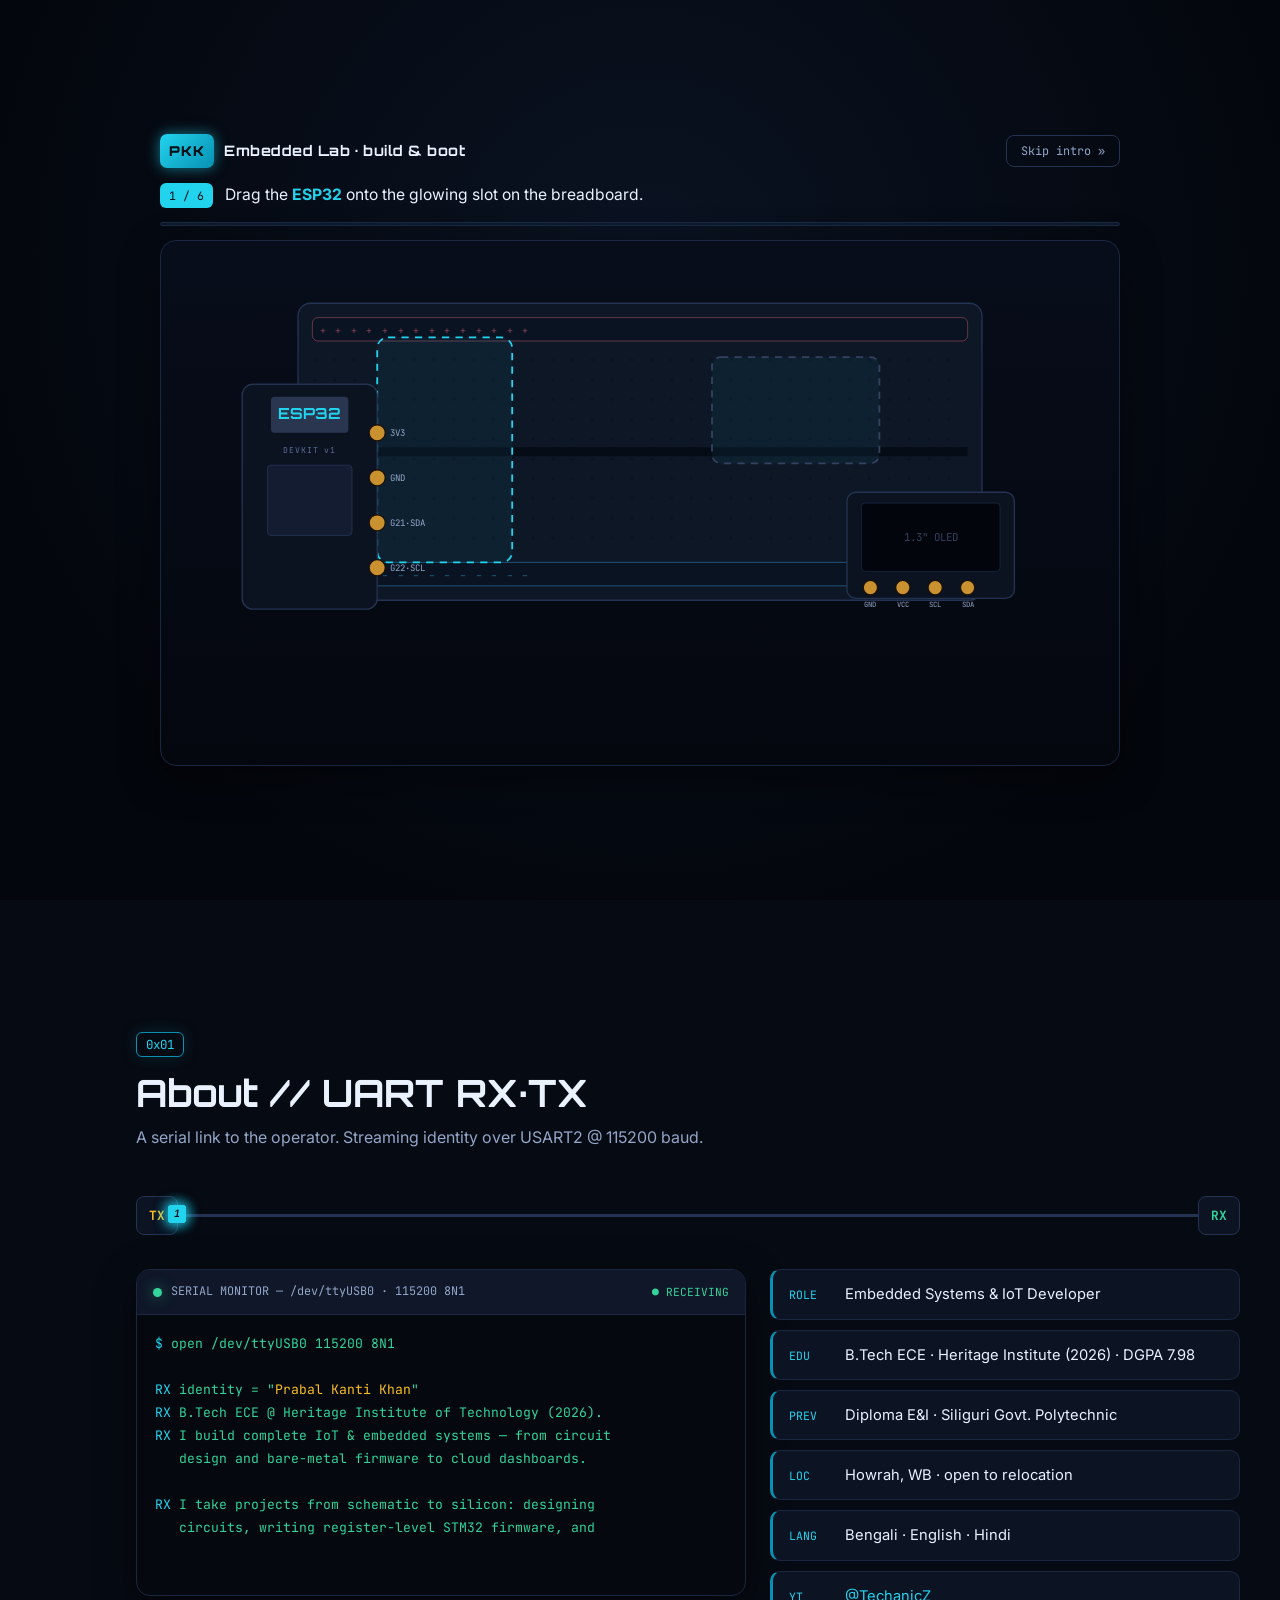
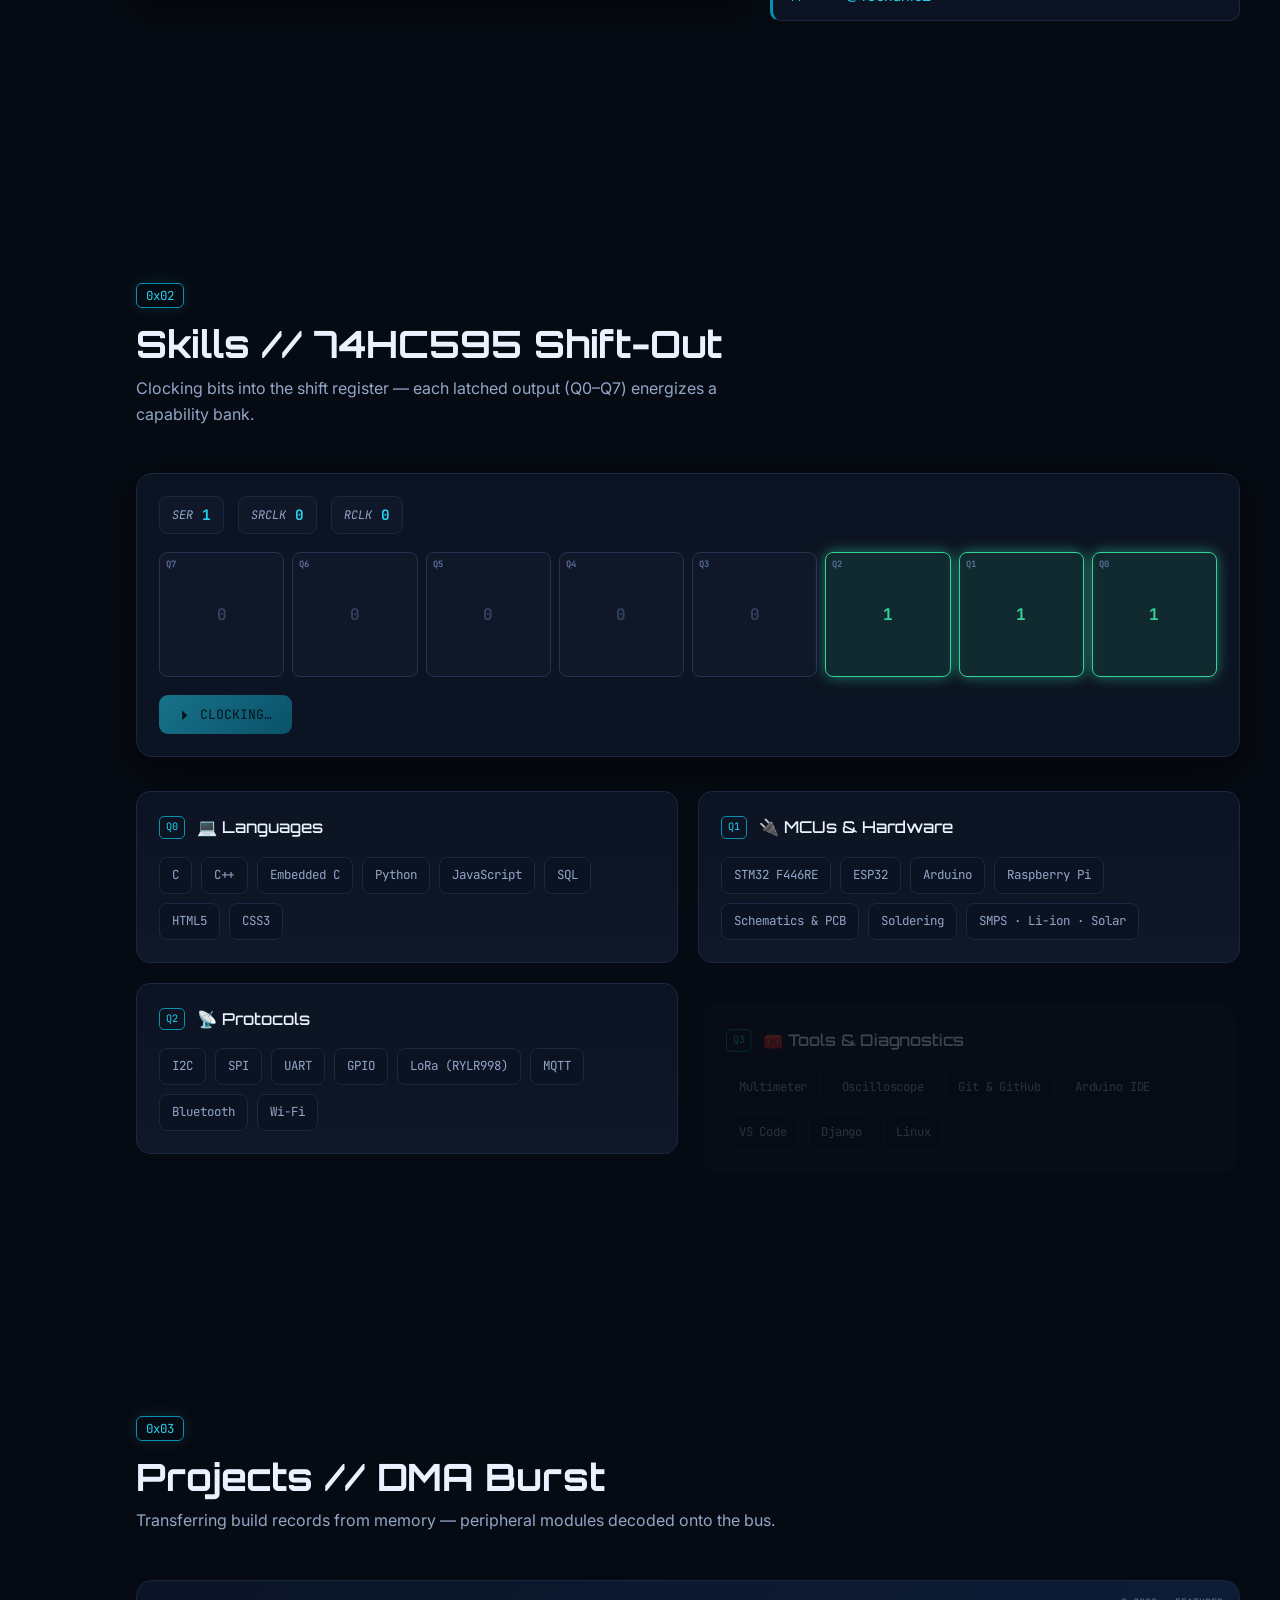
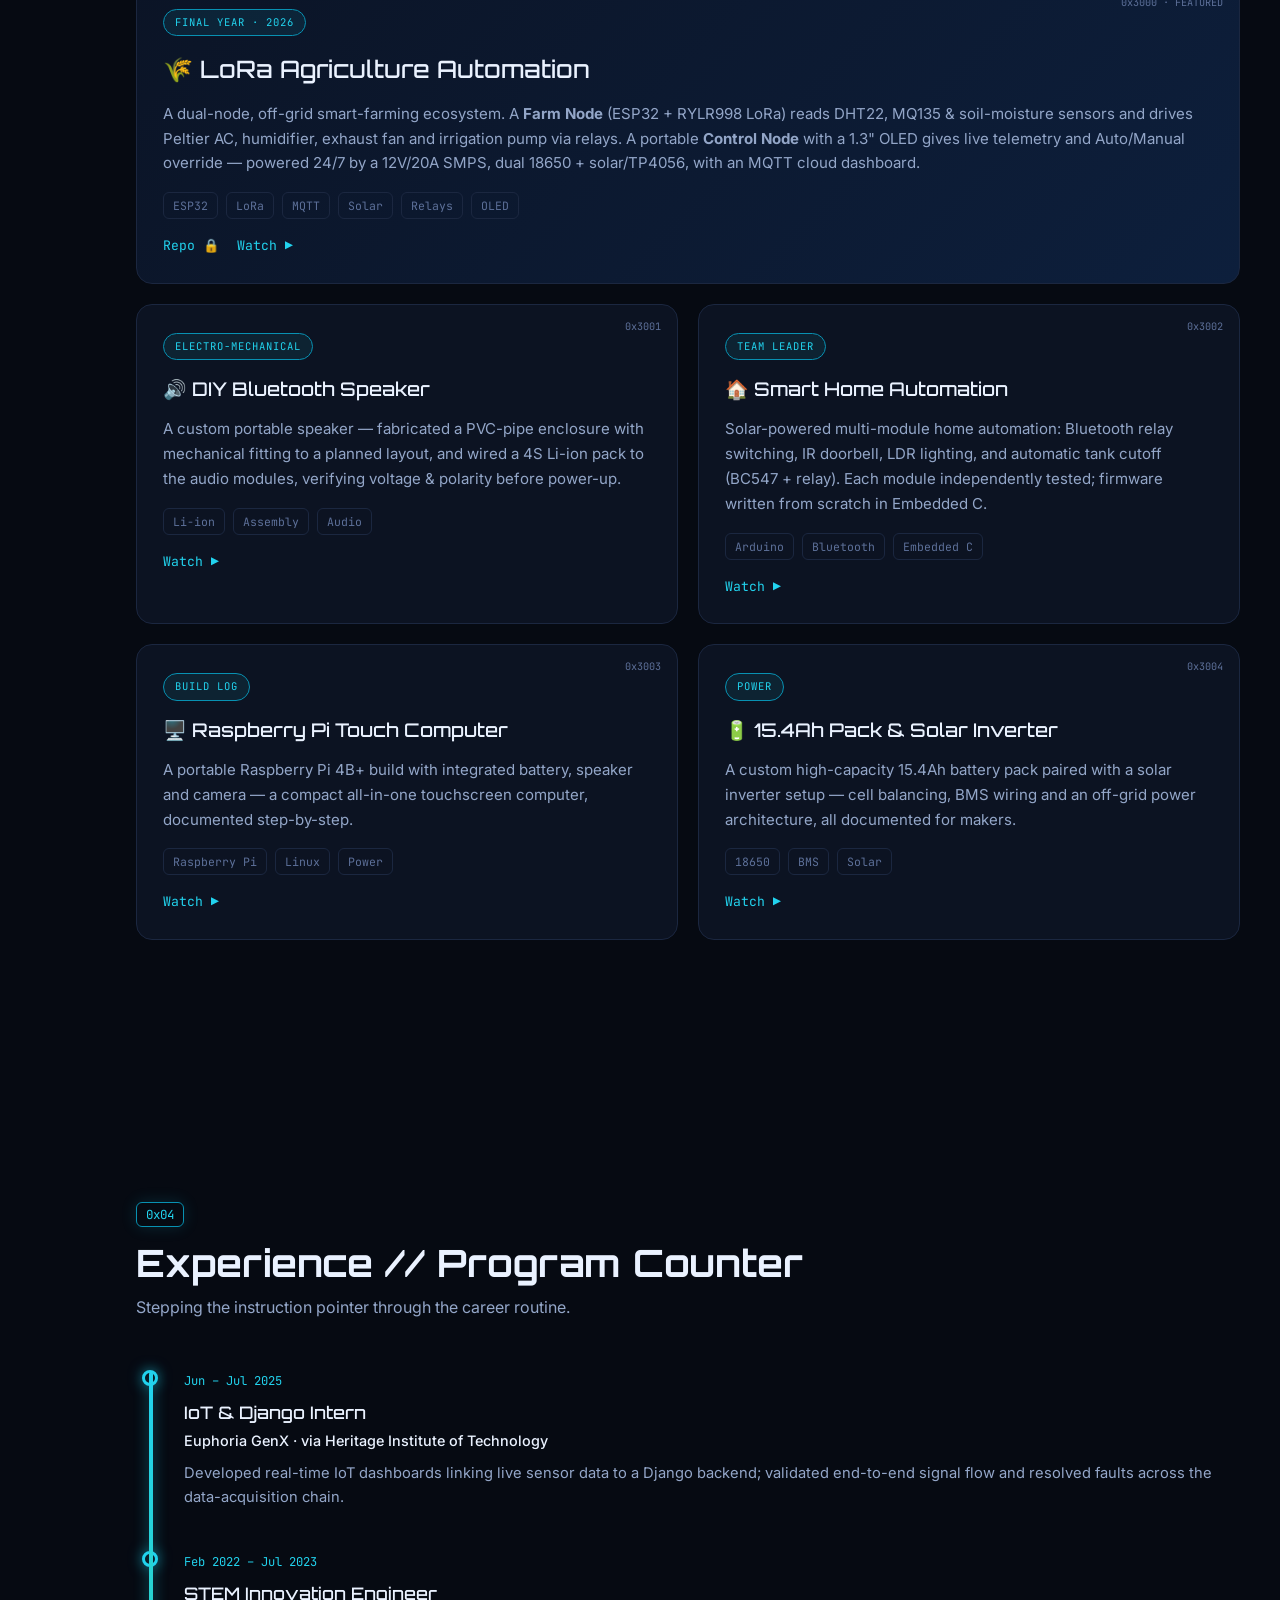
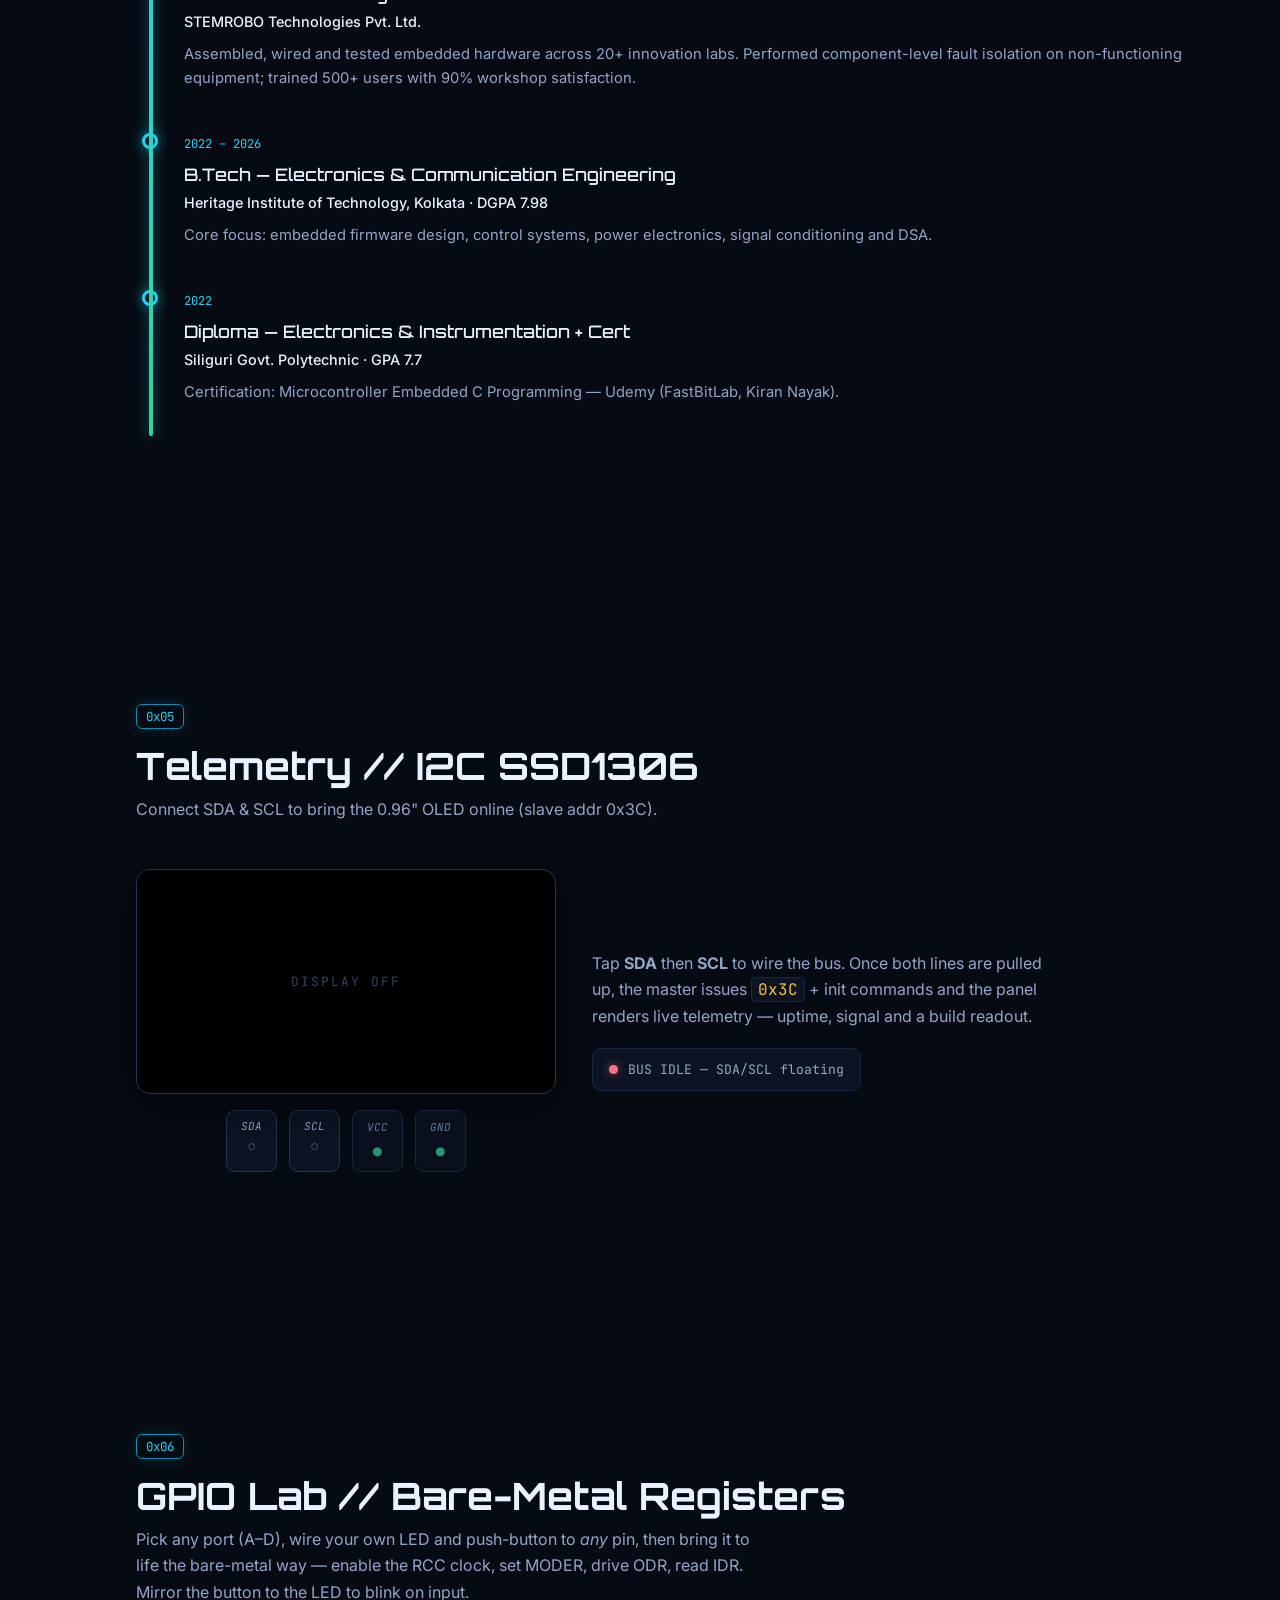
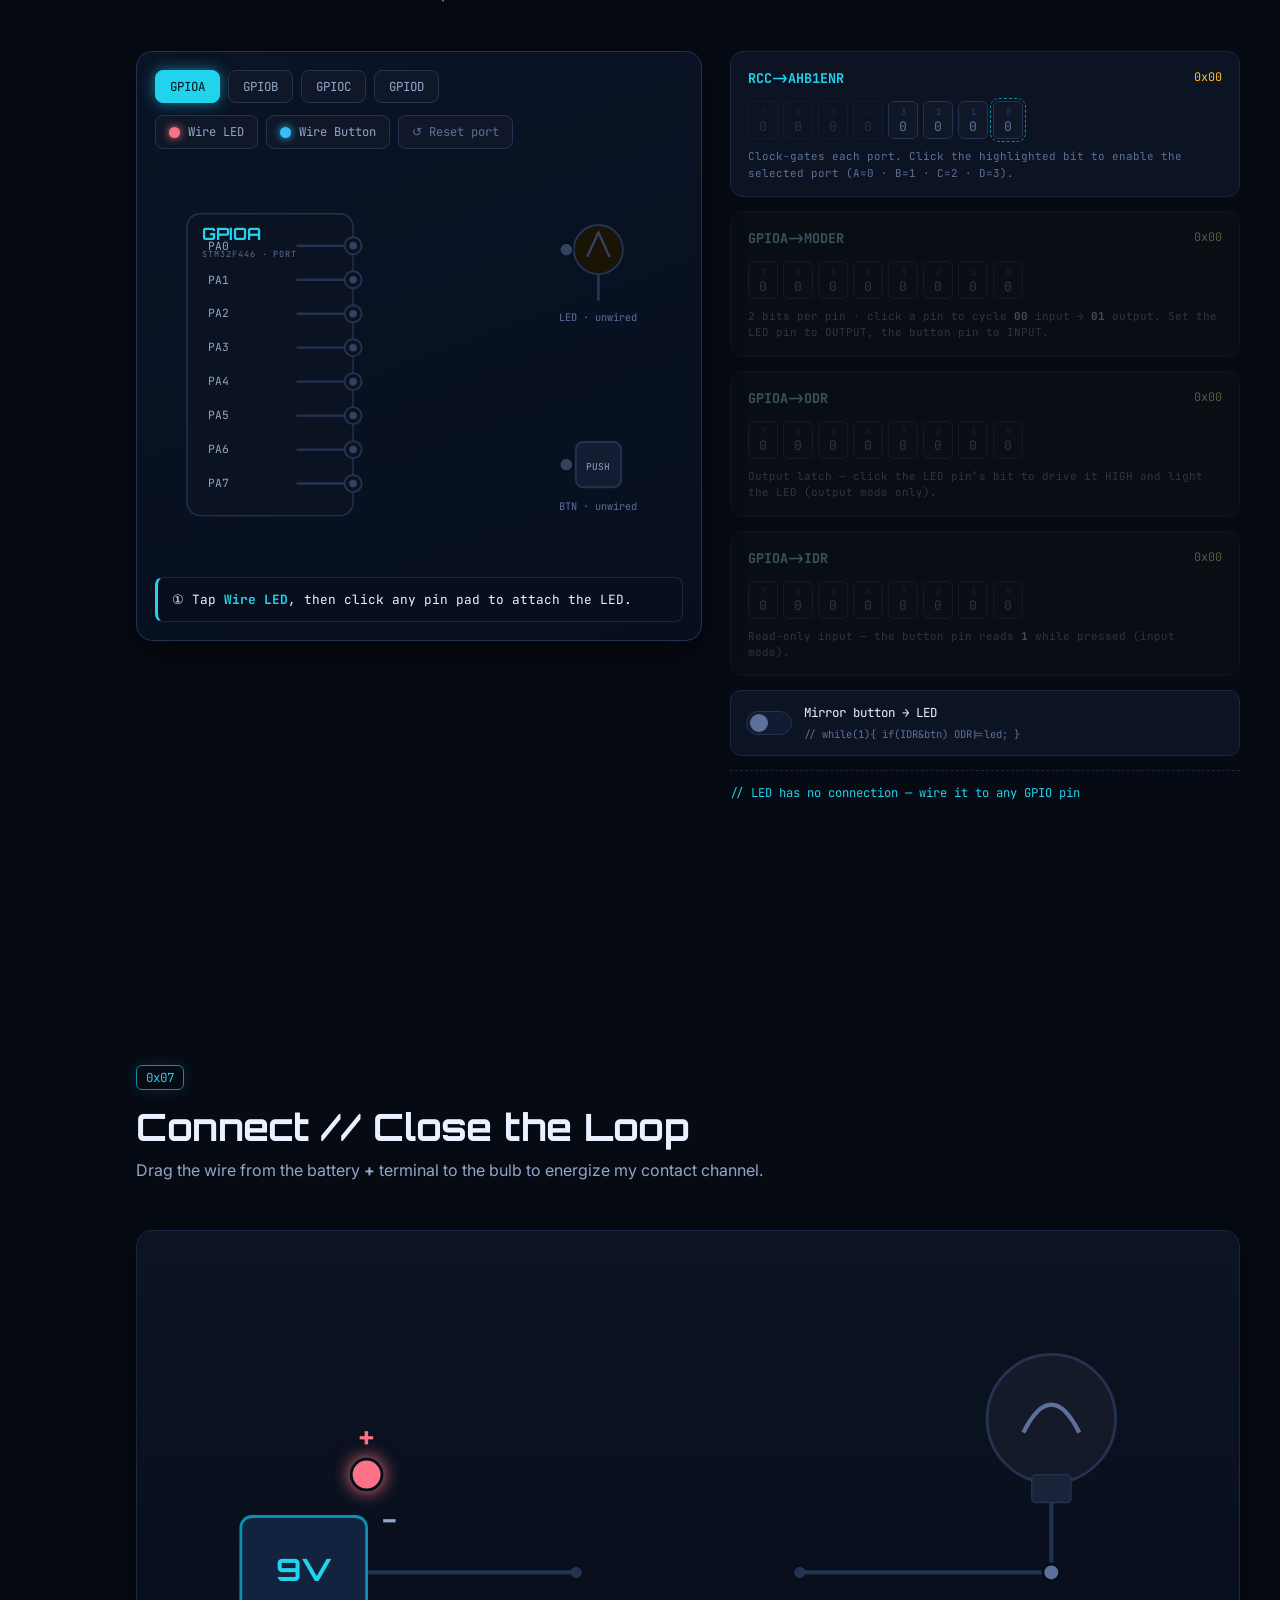
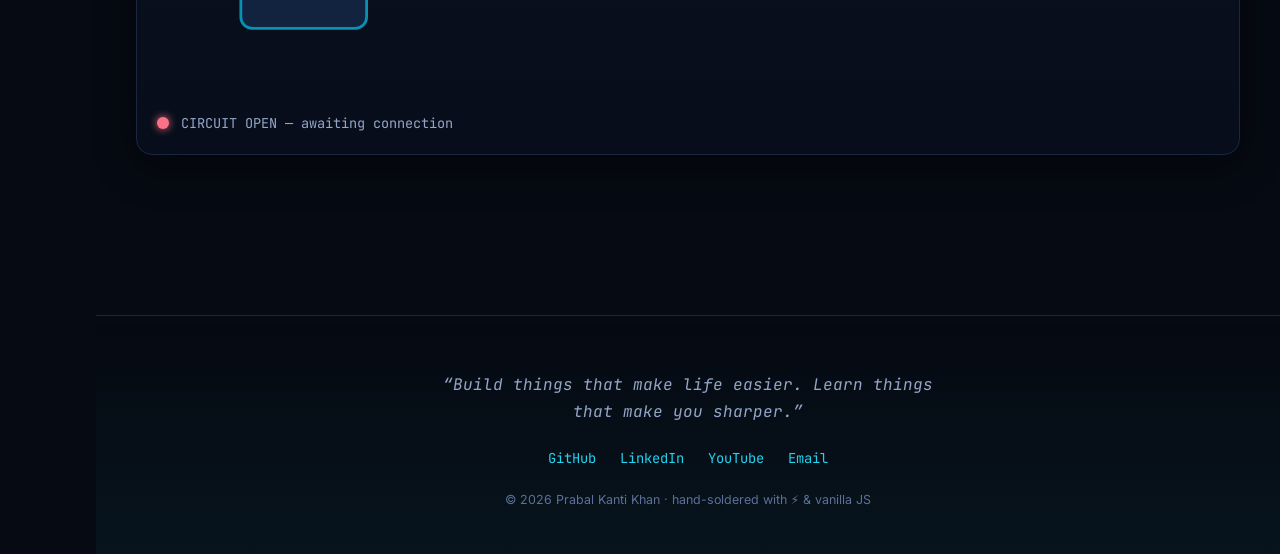
==== index.html @ 4a4d844c "chore: baseline — interactive embedded-lab portfolio v1" ====
<!DOCTYPE html>
<html lang="en">
<head>
  <meta charset="UTF-8" />
  <meta name="viewport" content="width=device-width, initial-scale=1.0" />
  <meta name="description" content="Prabal Kanti Khan — Embedded Systems & IoT Developer. An interactive embedded-lab portfolio: STM32, UART, shift registers, I2C OLED, GPIO." />
  <meta name="author" content="Prabal Kanti Khan" />
  <meta name="theme-color" content="#060a12" />
  <meta property="og:title" content="Prabal Kanti Khan — Embedded Systems & IoT" />
  <meta property="og:description" content="An interactive embedded-systems lab: boot the MCU, clock in skills through a shift register, stream a UART bio, power an I2C OLED and toggle GPIO." />
  <meta property="og:type" content="website" />
  <title>Prabal Kanti Khan · Embedded Lab</title>

  <link rel="preconnect" href="https://fonts.googleapis.com" />
  <link rel="preconnect" href="https://fonts.gstatic.com" crossorigin />
  <link href="https://fonts.googleapis.com/css2?family=Orbitron:wght@500;700;900&family=JetBrains+Mono:wght@400;500;700&family=Inter:wght@300;400;500;600;700;800&display=swap" rel="stylesheet" />

  <link rel="icon" href="data:image/svg+xml,<svg xmlns='http://www.w3.org/2000/svg' viewBox='0 0 100 100'><text y='.9em' font-size='90'>⚡</text></svg>" />
  <link rel="stylesheet" href="css/style.css" />
</head>
<body>

  <!-- ====================== INTRO: BREADBOARD ASSEMBLY ====================== -->
  <div id="assembly" class="asm">
    <div class="asm__panel">
      <div class="asm__hud">
        <div class="asm__brand"><span class="nav__chip">PKK</span> Embedded Lab · build &amp; boot</div>
        <button id="asm-skip" class="asm__skip">Skip intro &raquo;</button>
      </div>

      <div class="asm__steptxt">
        <span class="asm__stepno" id="asm-stepno">1 / 6</span>
        <span id="asm-step">Drag the <b>ESP32</b> onto the glowing slot on the breadboard.</span>
      </div>
      <div class="asm__bar"><span id="asm-bar"></span></div>

      <div class="asm__stage">
        <svg id="asm-svg" viewBox="0 0 920 560" preserveAspectRatio="xMidYMid meet" aria-label="Build the circuit: place the ESP32 and OLED on the breadboard and wire them up">
          <defs>
            <pattern id="bb-holes" width="22" height="22" patternUnits="userSpaceOnUse">
              <rect width="22" height="22" fill="none"/>
              <circle cx="11" cy="11" r="2" fill="#0b1322"/>
            </pattern>
          </defs>

          <!-- breadboard -->
          <g class="bb">
            <rect x="80" y="58" width="760" height="330" rx="14" class="bb__body"/>
            <rect x="96" y="74" width="728" height="26" rx="6" class="bb__rail bb__rail--pos"/>
            <rect x="96" y="346" width="728" height="26" rx="6" class="bb__rail bb__rail--neg"/>
            <rect x="96" y="112" width="728" height="222" fill="url(#bb-holes)"/>
            <line x1="96" y1="223" x2="824" y2="223" class="bb__channel"/>
            <text x="104" y="92" class="bb__lbl bb__lbl--pos">+ + + + + + + + + + + + + +</text>
            <text x="104" y="364" class="bb__lbl bb__lbl--neg">– – – – – – – – – – – – – –</text>
          </g>

          <!-- ghost target slots -->
          <rect id="ghost-esp"  class="ghost" x="168" y="96" width="150" height="250" rx="12"/>
          <rect id="ghost-oled" class="ghost" x="540" y="118" width="186" height="118" rx="10"/>

          <!-- committed wires -->
          <g id="asm-wires"></g>

          <!-- ESP32 board (draggable) -->
          <g id="esp32" class="comp" transform="translate(-150,52)">
            <rect x="168" y="96" width="150" height="250" rx="12" class="esp__body"/>
            <rect x="200" y="110" width="86" height="40" rx="4" class="esp__usb"/>
            <text x="243" y="135" text-anchor="middle" class="esp__name">ESP32</text>
            <text x="243" y="172" text-anchor="middle" class="esp__sub">DEVKIT v1</text>
            <!-- shield can -->
            <rect x="196" y="186" width="94" height="78" rx="4" class="esp__can"/>
            <!-- right-edge header pins -->
            <g class="esp__pins">
              <circle class="apin" data-pin="e-3v3" cx="318" cy="150" r="9"/>
              <circle class="apin" data-pin="e-gnd" cx="318" cy="200" r="9"/>
              <circle class="apin" data-pin="e-g21" cx="318" cy="250" r="9"/>
              <circle class="apin" data-pin="e-g22" cx="318" cy="300" r="9"/>
              <text x="332" y="154" class="apin__lbl">3V3</text>
              <text x="332" y="204" class="apin__lbl">GND</text>
              <text x="332" y="254" class="apin__lbl">G21·SDA</text>
              <text x="332" y="304" class="apin__lbl">G22·SCL</text>
            </g>
          </g>

          <!-- 1.3" OLED (draggable) -->
          <g id="oled-comp" class="comp" transform="translate(150,150)">
            <rect x="540" y="118" width="186" height="118" rx="10" class="ol__body"/>
            <rect x="556" y="130" width="154" height="76" rx="4" class="ol__screen"/>
            <text x="633" y="162" text-anchor="middle" class="ol__l1" id="ol-l1"></text>
            <text x="633" y="190" text-anchor="middle" class="ol__l2" id="ol-l2"></text>
            <text x="633" y="172" text-anchor="middle" class="ol__off" id="ol-off">1.3" OLED</text>
            <!-- bottom header pins -->
            <g class="ol__pins">
              <circle class="apin" data-pin="o-gnd" cx="566" cy="224" r="8"/>
              <circle class="apin" data-pin="o-vcc" cx="602" cy="224" r="8"/>
              <circle class="apin" data-pin="o-scl" cx="638" cy="224" r="8"/>
              <circle class="apin" data-pin="o-sda" cx="674" cy="224" r="8"/>
              <text x="566" y="246" text-anchor="middle" class="apin__lbl apin__lbl--sm">GND</text>
              <text x="602" y="246" text-anchor="middle" class="apin__lbl apin__lbl--sm">VCC</text>
              <text x="638" y="246" text-anchor="middle" class="apin__lbl apin__lbl--sm">SCL</text>
              <text x="674" y="246" text-anchor="middle" class="apin__lbl apin__lbl--sm">SDA</text>
            </g>
          </g>
        </svg>
      </div>

      <!-- code-gen / upload console -->
      <div class="asm__console" id="asm-console" hidden>
        <div class="asm__console-bar"><span class="led led--g"></span> arduino-cli · esp32:esp32 · upload</div>
        <pre class="asm__code" id="asm-code"></pre>
        <div class="asm__upload" id="asm-upload" hidden>
          <span id="asm-upload-txt">Uploading firmware…</span>
          <div class="asm__upbar"><span id="asm-upbar"></span></div>
        </div>
      </div>
    </div>
  </div>

  <!-- fullscreen OLED zoom reveal -->
  <div id="oled-zoom" class="oledzoom" aria-hidden="true">
    <div class="oledzoom__scr">
      <span class="oledzoom__l1">Hello,</span>
      <span class="oledzoom__l2">Welcome!</span>
    </div>
  </div>


  <!-- ====================== LIVE PCB BACKGROUND ====================== -->
  <canvas id="pcb" class="pcb-canvas" aria-hidden="true"></canvas>
  <div class="grid-overlay" aria-hidden="true"></div>

  <!-- ====================== SYSTEM RAIL (desktop HUD) ====================== -->
  <aside class="rail" id="rail" aria-hidden="true">
    <span class="rail__clk" id="rail-clk"></span>
    <ol class="rail__list">
      <li data-rail="home"><b>0x00</b><i>BOOT</i></li>
      <li data-rail="about"><b>0x01</b><i>UART</i></li>
      <li data-rail="skills"><b>0x02</b><i>SHIFT</i></li>
      <li data-rail="projects"><b>0x03</b><i>DMA</i></li>
      <li data-rail="experience"><b>0x04</b><i>TIMER</i></li>
      <li data-rail="telemetry"><b>0x05</b><i>I2C</i></li>
      <li data-rail="gpio"><b>0x06</b><i>GPIO</i></li>
      <li data-rail="connect"><b>0x07</b><i>LINK</i></li>
    </ol>
    <span class="rail__pc" id="rail-pc">PC&nbsp;0x00</span>
  </aside>

  <!-- ====================== NAV ====================== -->
  <header class="nav" id="nav">
    <a href="#home" class="nav__brand">
      <span class="nav__chip">PKK</span>
      <span class="nav__name">Prabal Kanti Khan</span>
    </a>
    <nav class="nav__links" id="nav-links">
      <a href="#about">About</a>
      <a href="#skills">Skills</a>
      <a href="#projects">Projects</a>
      <a href="#experience">Experience</a>
      <a href="#telemetry">Telemetry</a>
      <a href="#gpio">GPIO Lab</a>
      <a href="#connect" class="nav__cta">Connect</a>
    </nav>
    <button class="nav__burger" id="nav-burger" aria-label="Toggle menu"><span></span><span></span><span></span></button>
  </header>

  <main>
    <!-- ====================== HERO ====================== -->
    <section id="home" class="hero" data-rail="home">
      <div class="hero__grid">
        <div class="hero__text">
          <p class="hero__kick"><span class="led led--g"></span> SYSTEM ONLINE · SYSCLK 168&nbsp;MHz</p>
          <h1 class="hero__name">Prabal<br>Kanti Khan</h1>
          <h2 class="hero__role"><span id="typed"></span><span class="caret">▋</span></h2>
          <p class="hero__tag">
            I build complete <strong>IoT &amp; embedded systems</strong> — from circuit design and
            bare-metal firmware to cloud dashboards and wireless communication.
          </p>
          <div class="hero__btns">
            <a href="#projects" class="btn btn--primary">Explore Projects</a>
            <a href="#connect" class="btn btn--ghost">Connect a Wire ⚡</a>
          </div>
          <div class="hero__socials">
            <a href="https://github.com/khanprabalkanti" target="_blank" rel="noopener">GitHub</a>
            <a href="https://www.linkedin.com/in/prabal-kanti-khan-84b23a223/" target="_blank" rel="noopener">LinkedIn</a>
            <a href="https://www.youtube.com/@TechanicZ" target="_blank" rel="noopener">YouTube</a>
            <a href="mailto:prabalkanti.work@gmail.com">Email</a>
          </div>
        </div>

        <!-- STM32 MCU with clock tree -->
        <div class="hero__mcu">
          <canvas id="mcu-canvas" aria-label="Animated STM32 microcontroller with clock tree"></canvas>
        </div>
      </div>

      <div class="hero__ticker" aria-hidden="true">
        <div class="hero__ticker-track" id="ticker">
          <span>STM32</span><span>ESP32</span><span>Embedded C</span><span>LoRa</span><span>I2C</span>
          <span>SPI</span><span>UART</span><span>FreeRTOS-ready</span><span>MQTT</span><span>Soldering</span>
          <span>Oscilloscope</span><span>PCB</span>
        </div>
      </div>
    </section>

    <!-- ====================== ABOUT — UART SERIAL ====================== -->
    <section id="about" class="section about" data-rail="about" data-activate="uart">
      <div class="sec-head">
        <span class="sec-idx">0x01</span>
        <h2 class="sec-title">About // UART RX·TX</h2>
        <p class="sec-sub">A serial link to the operator. Streaming identity over USART2 @ 115200 baud.</p>
      </div>

      <div class="uart">
        <!-- the serial line with traveling bits -->
        <div class="uart__line" id="uart-line" aria-hidden="true">
          <span class="uart__node uart__node--tx">TX</span>
          <span class="uart__wire"><i id="uart-bits"></i></span>
          <span class="uart__node uart__node--rx">RX</span>
        </div>

        <div class="uart__grid">
          <!-- serial monitor -->
          <div class="serial">
            <div class="serial__bar">
              <span class="led led--g"></span> SERIAL MONITOR — /dev/ttyUSB0 · 115200 8N1
              <span class="serial__status" id="serial-status">● LISTENING</span>
            </div>
            <pre class="serial__out" id="serial-out"></pre>
          </div>

          <!-- profile facts -->
          <div class="about__facts">
            <div class="fact"><span class="fact__k">role</span><span class="fact__v">Embedded Systems &amp; IoT Developer</span></div>
            <div class="fact"><span class="fact__k">edu</span><span class="fact__v">B.Tech ECE · Heritage Institute (2026) · DGPA 7.98</span></div>
            <div class="fact"><span class="fact__k">prev</span><span class="fact__v">Diploma E&amp;I · Siliguri Govt. Polytechnic</span></div>
            <div class="fact"><span class="fact__k">loc</span><span class="fact__v">Howrah, WB · open to relocation</span></div>
            <div class="fact"><span class="fact__k">lang</span><span class="fact__v">Bengali · English · Hindi</span></div>
            <div class="fact"><span class="fact__k">yt</span><span class="fact__v"><a href="https://www.youtube.com/@TechanicZ" target="_blank" rel="noopener">@TechanicZ</a></span></div>
          </div>
        </div>
      </div>
    </section>

    <!-- ====================== SKILLS — 74HC595 SHIFT REGISTER ====================== -->
    <section id="skills" class="section skills" data-rail="skills" data-activate="shiftreg">
      <div class="sec-head">
        <span class="sec-idx">0x02</span>
        <h2 class="sec-title">Skills // 74HC595 Shift-Out</h2>
        <p class="sec-sub">Clocking bits into the shift register — each latched output (Q0–Q7) energizes a capability bank.</p>
      </div>

      <!-- the shift register visual -->
      <div class="sr" id="sr">
        <div class="sr__ctrl">
          <span class="sr__pin"><i>SER</i><b id="sr-ser">0</b></span>
          <span class="sr__pin"><i>SRCLK</i><b id="sr-clk">0</b></span>
          <span class="sr__pin"><i>RCLK</i><b id="sr-rclk">0</b></span>
        </div>
        <div class="sr__stages" id="sr-stages" aria-hidden="true"></div>
        <button class="sr__btn" id="sr-btn" type="button">▶ CLOCK IN SKILLS</button>
      </div>

      <div class="skills__grid" id="skills-grid">
        <article class="skillbank" data-q="0">
          <header><span class="skillbank__q">Q0</span><h3>💻 Languages</h3></header>
          <div class="chips">
            <span>C</span><span>C++</span><span>Embedded C</span><span>Python</span>
            <span>JavaScript</span><span>SQL</span><span>HTML5</span><span>CSS3</span>
          </div>
        </article>
        <article class="skillbank" data-q="1">
          <header><span class="skillbank__q">Q1</span><h3>🔌 MCUs &amp; Hardware</h3></header>
          <div class="chips">
            <span>STM32 F446RE</span><span>ESP32</span><span>Arduino</span><span>Raspberry Pi</span>
            <span>Schematics &amp; PCB</span><span>Soldering</span><span>SMPS · Li-ion · Solar</span>
          </div>
        </article>
        <article class="skillbank" data-q="2">
          <header><span class="skillbank__q">Q2</span><h3>📡 Protocols</h3></header>
          <div class="chips">
            <span>I2C</span><span>SPI</span><span>UART</span><span>GPIO</span>
            <span>LoRa (RYLR998)</span><span>MQTT</span><span>Bluetooth</span><span>Wi-Fi</span>
          </div>
        </article>
        <article class="skillbank" data-q="3">
          <header><span class="skillbank__q">Q3</span><h3>🧰 Tools &amp; Diagnostics</h3></header>
          <div class="chips">
            <span>Multimeter</span><span>Oscilloscope</span><span>Git &amp; GitHub</span>
            <span>Arduino IDE</span><span>VS Code</span><span>Django</span><span>Linux</span>
          </div>
        </article>
      </div>
    </section>

    <!-- ====================== PROJECTS — DMA TRANSFER ====================== -->
    <section id="projects" class="section projects" data-rail="projects" data-activate="dma">
      <div class="sec-head">
        <span class="sec-idx">0x03</span>
        <h2 class="sec-title">Projects // DMA Burst</h2>
        <p class="sec-sub">Transferring build records from memory — peripheral modules decoded onto the bus.</p>
      </div>

      <div class="projects__grid">
        <article class="pcard pcard--feature tilt" data-dma>
          <div class="pcard__scan"></div>
          <span class="pcard__addr">0x3000 · FEATURED</span>
          <span class="pcard__badge">Final Year · 2026</span>
          <h3>🌾 LoRa Agriculture Automation</h3>
          <p>
            A dual-node, off-grid smart-farming ecosystem. A <strong>Farm Node</strong> (ESP32 + RYLR998 LoRa)
            reads DHT22, MQ135 &amp; soil-moisture sensors and drives Peltier AC, humidifier, exhaust fan and
            irrigation pump via relays. A portable <strong>Control Node</strong> with a 1.3" OLED gives live
            telemetry and Auto/Manual override — powered 24/7 by a 12V/20A SMPS, dual 18650 + solar/TP4056,
            with an MQTT cloud dashboard.
          </p>
          <div class="pcard__tags"><span>ESP32</span><span>LoRa</span><span>MQTT</span><span>Solar</span><span>Relays</span><span>OLED</span></div>
          <div class="pcard__links">
            <a href="https://github.com/khanprabalkanti/AgriSmart-2026-HITK-Project" target="_blank" rel="noopener">Repo 🔒</a>
            <a href="https://www.youtube.com/@TechanicZ" target="_blank" rel="noopener">Watch ▶</a>
          </div>
        </article>

        <article class="pcard tilt" data-dma>
          <div class="pcard__scan"></div>
          <span class="pcard__addr">0x3001</span>
          <span class="pcard__badge">Electro-Mechanical</span>
          <h3>🔊 DIY Bluetooth Speaker</h3>
          <p>A custom portable speaker — fabricated a PVC-pipe enclosure with mechanical fitting to a planned layout, and wired a 4S Li-ion pack to the audio modules, verifying voltage &amp; polarity before power-up.</p>
          <div class="pcard__tags"><span>Li-ion</span><span>Assembly</span><span>Audio</span></div>
          <div class="pcard__links"><a href="https://www.youtube.com/@TechanicZ" target="_blank" rel="noopener">Watch ▶</a></div>
        </article>

        <article class="pcard tilt" data-dma>
          <div class="pcard__scan"></div>
          <span class="pcard__addr">0x3002</span>
          <span class="pcard__badge">Team Leader</span>
          <h3>🏠 Smart Home Automation</h3>
          <p>Solar-powered multi-module home automation: Bluetooth relay switching, IR doorbell, LDR lighting, and automatic tank cutoff (BC547 + relay). Each module independently tested; firmware written from scratch in Embedded C.</p>
          <div class="pcard__tags"><span>Arduino</span><span>Bluetooth</span><span>Embedded C</span></div>
          <div class="pcard__links"><a href="https://www.youtube.com/@TechanicZ" target="_blank" rel="noopener">Watch ▶</a></div>
        </article>

        <article class="pcard tilt" data-dma>
          <div class="pcard__scan"></div>
          <span class="pcard__addr">0x3003</span>
          <span class="pcard__badge">Build Log</span>
          <h3>🖥️ Raspberry Pi Touch Computer</h3>
          <p>A portable Raspberry Pi 4B+ build with integrated battery, speaker and camera — a compact all-in-one touchscreen computer, documented step-by-step.</p>
          <div class="pcard__tags"><span>Raspberry Pi</span><span>Linux</span><span>Power</span></div>
          <div class="pcard__links"><a href="https://www.youtube.com/@TechanicZ" target="_blank" rel="noopener">Watch ▶</a></div>
        </article>

        <article class="pcard tilt" data-dma>
          <div class="pcard__scan"></div>
          <span class="pcard__addr">0x3004</span>
          <span class="pcard__badge">Power</span>
          <h3>🔋 15.4Ah Pack &amp; Solar Inverter</h3>
          <p>A custom high-capacity 15.4Ah battery pack paired with a solar inverter setup — cell balancing, BMS wiring and an off-grid power architecture, all documented for makers.</p>
          <div class="pcard__tags"><span>18650</span><span>BMS</span><span>Solar</span></div>
          <div class="pcard__links"><a href="https://www.youtube.com/@TechanicZ" target="_blank" rel="noopener">Watch ▶</a></div>
        </article>
      </div>
    </section>

    <!-- ====================== EXPERIENCE — TIMER/PC STEP ====================== -->
    <section id="experience" class="section experience" data-rail="experience" data-activate="timeline">
      <div class="sec-head">
        <span class="sec-idx">0x04</span>
        <h2 class="sec-title">Experience // Program Counter</h2>
        <p class="sec-sub">Stepping the instruction pointer through the career routine.</p>
      </div>
      <div class="timeline" id="timeline">
        <div class="tl-item" data-step>
          <div class="tl-node"></div>
          <span class="tl-date">Jun – Jul 2025</span>
          <h3>IoT &amp; Django Intern</h3>
          <p class="tl-org">Euphoria GenX · via Heritage Institute of Technology</p>
          <p>Developed real-time IoT dashboards linking live sensor data to a Django backend; validated end-to-end signal flow and resolved faults across the data-acquisition chain.</p>
        </div>
        <div class="tl-item" data-step>
          <div class="tl-node"></div>
          <span class="tl-date">Feb 2022 – Jul 2023</span>
          <h3>STEM Innovation Engineer</h3>
          <p class="tl-org">STEMROBO Technologies Pvt. Ltd.</p>
          <p>Assembled, wired and tested embedded hardware across 20+ innovation labs. Performed component-level fault isolation on non-functioning equipment; trained 500+ users with 90% workshop satisfaction.</p>
        </div>
        <div class="tl-item" data-step>
          <div class="tl-node"></div>
          <span class="tl-date">2022 – 2026</span>
          <h3>B.Tech — Electronics &amp; Communication Engineering</h3>
          <p class="tl-org">Heritage Institute of Technology, Kolkata · DGPA 7.98</p>
          <p>Core focus: embedded firmware design, control systems, power electronics, signal conditioning and DSA.</p>
        </div>
        <div class="tl-item" data-step>
          <div class="tl-node"></div>
          <span class="tl-date">2022</span>
          <h3>Diploma — Electronics &amp; Instrumentation + Cert</h3>
          <p class="tl-org">Siliguri Govt. Polytechnic · GPA 7.7</p>
          <p>Certification: Microcontroller Embedded C Programming — Udemy (FastBitLab, Kiran Nayak).</p>
        </div>
      </div>
    </section>

    <!-- ====================== TELEMETRY — I2C OLED ====================== -->
    <section id="telemetry" class="section telemetry" data-rail="telemetry" data-activate="oled">
      <div class="sec-head">
        <span class="sec-idx">0x05</span>
        <h2 class="sec-title">Telemetry // I2C SSD1306</h2>
        <p class="sec-sub">Connect SDA &amp; SCL to bring the 0.96" OLED online (slave addr 0x3C).</p>
      </div>

      <div class="oled-lab">
        <div class="oled-wrap">
          <div class="oled" id="oled">
            <canvas id="oled-canvas" width="256" height="128" aria-label="Simulated SSD1306 OLED telemetry display"></canvas>
            <div class="oled__off" id="oled-off">DISPLAY OFF</div>
          </div>
          <div class="oled__pins">
            <button class="i2cpin" id="pin-sda" type="button"><i>SDA</i><b>○</b></button>
            <button class="i2cpin" id="pin-scl" type="button"><i>SCL</i><b>○</b></button>
            <span class="i2cpin i2cpin--static"><i>VCC</i><b>●</b></span>
            <span class="i2cpin i2cpin--static"><i>GND</i><b>●</b></span>
          </div>
        </div>
        <div class="oled-note">
          <p>Tap <b>SDA</b> then <b>SCL</b> to wire the bus. Once both lines are pulled up, the master issues
          <code>0x3C</code> + init commands and the panel renders live telemetry — uptime, signal and a build readout.</p>
          <div class="oled-readout" id="oled-readout">
            <span class="led led--r" id="oled-led"></span> <span id="oled-state">BUS IDLE — SDA/SCL floating</span>
          </div>
        </div>
      </div>
    </section>

    <!-- ====================== GPIO LAB — INTERACTIVE REGISTERS ====================== -->
    <section id="gpio" class="section gpio" data-rail="gpio" data-activate="gpio">
      <div class="sec-head">
        <span class="sec-idx">0x06</span>
        <h2 class="sec-title">GPIO Lab // Bare-Metal Registers</h2>
        <p class="sec-sub">Pick any port (A–D), wire your own LED and push-button to <em>any</em> pin, then bring it to life the bare-metal way — enable the RCC clock, set MODER, drive ODR, read IDR. Mirror the button to the LED to blink on input.</p>
      </div>

      <div class="glab">
        <!-- ===== physical scene ===== -->
        <div class="glab__scene">
          <div class="glab__ports" id="g-ports" role="tablist" aria-label="GPIO port">
            <button class="gport on" data-port="A" role="tab">GPIOA</button>
            <button class="gport" data-port="B" role="tab">GPIOB</button>
            <button class="gport" data-port="C" role="tab">GPIOC</button>
            <button class="gport" data-port="D" role="tab">GPIOD</button>
          </div>

          <div class="glab__tools">
            <button class="gtool" id="tool-led" type="button"><span class="gtool__dot gtool__dot--led"></span> Wire LED</button>
            <button class="gtool" id="tool-btn" type="button"><span class="gtool__dot gtool__dot--btn"></span> Wire Button</button>
            <button class="gtool gtool--ghost" id="tool-reset" type="button">↺ Reset port</button>
          </div>

          <svg id="g-svg" viewBox="0 0 560 430" preserveAspectRatio="xMidYMid meet" aria-label="GPIO wiring scene: a microcontroller port with eight pins, plus an LED and a push button you connect to any pin">
            <g id="g-wires"></g>
            <!-- chip -->
            <rect x="34" y="58" width="176" height="320" rx="14" class="gchip"/>
            <text x="50" y="86" class="gchip__lbl" id="g-chip-lbl">GPIOA</text>
            <text x="50" y="104" class="gchip__sub">STM32F446 · PORT</text>
            <g id="g-pads"></g>
            <!-- LED component -->
            <g id="g-led" class="gcomp">
              <line x1="470" y1="120" x2="470" y2="150" class="gcomp__lead"/>
              <circle cx="470" cy="96" r="26" class="gled__bulb"/>
              <path d="M458 104 L470 78 L482 104" class="gled__fil"/>
              <text x="470" y="172" text-anchor="middle" class="gcomp__lbl" id="g-led-lbl">LED · unwired</text>
              <circle cx="436" cy="96" r="7" class="gcomp__anchor" id="g-led-anchor"/>
            </g>
            <!-- Button component -->
            <g id="g-btn" class="gcomp">
              <rect x="446" y="300" width="48" height="48" rx="8" class="gbtn__cap" id="g-btn-cap"/>
              <text x="470" y="330" text-anchor="middle" class="gbtn__txt">PUSH</text>
              <text x="470" y="372" text-anchor="middle" class="gcomp__lbl" id="g-btn-lbl">BTN · unwired</text>
              <circle cx="436" cy="324" r="7" class="gcomp__anchor" id="g-btn-anchor"/>
            </g>
          </svg>

          <div class="glab__hint" id="g-hint">// select a port, then tap “Wire LED” and a pin</div>
        </div>

        <!-- ===== registers ===== -->
        <div class="glab__regs">
          <div class="greg" id="greg-rcc">
            <div class="greg__row"><span class="greg__name">RCC-&gt;AHB1ENR</span><span class="greg__hex" id="g-rcc-hex">0x00</span></div>
            <div class="greg__bits" id="g-rcc"></div>
            <p class="greg__hint">Clock-gates each port. Click the highlighted bit to enable the selected port (A=0 · B=1 · C=2 · D=3).</p>
          </div>

          <div class="greg" id="greg-moder" data-locked>
            <div class="greg__row"><span class="greg__name" id="g-moder-name">GPIOA-&gt;MODER</span><span class="greg__hex" id="g-moder-hex">0x0000</span></div>
            <div class="greg__bits" id="g-moder"></div>
            <p class="greg__hint">2 bits per pin · click a pin to cycle <b>00</b> input → <b>01</b> output. Set the LED pin to OUTPUT, the button pin to INPUT.</p>
          </div>

          <div class="greg" id="greg-odr" data-locked>
            <div class="greg__row"><span class="greg__name" id="g-odr-name">GPIOA-&gt;ODR</span><span class="greg__hex" id="g-odr-hex">0x00</span></div>
            <div class="greg__bits" id="g-odr"></div>
            <p class="greg__hint">Output latch — click the LED pin’s bit to drive it HIGH and light the LED (output mode only).</p>
          </div>

          <div class="greg" id="greg-idr">
            <div class="greg__row"><span class="greg__name" id="g-idr-name">GPIOA-&gt;IDR</span><span class="greg__hex" id="g-idr-hex">0x00</span></div>
            <div class="greg__bits" id="g-idr"></div>
            <p class="greg__hint">Read-only input — the button pin reads <b>1</b> while pressed (input mode).</p>
          </div>

          <label class="gmirror"><input type="checkbox" id="g-link"><span class="sw__track"><span class="sw__knob"></span></span>
            <span class="gmirror__txt">Mirror button → LED <i>// while(1){ if(IDR&amp;btn) ODR|=led; }</i></span>
          </label>

          <p class="glab__status" id="g-status">// enable the RCC clock to begin</p>
        </div>
      </div>
    </section>


    <!-- ====================== CONNECT — WIRE TO CONTACT ====================== -->
    <section id="connect" class="section connect" data-rail="connect">
      <div class="sec-head">
        <span class="sec-idx">0x07</span>
        <h2 class="sec-title">Connect // Close the Loop</h2>
        <p class="sec-sub">Drag the wire from the battery <strong>+</strong> terminal to the bulb to energize my contact channel.</p>
      </div>

      <div class="circuit-lab">
        <svg id="wire-svg" viewBox="0 0 760 320" preserveAspectRatio="xMidYMid meet" role="img" aria-label="Interactive circuit: connect the battery to the bulb">
          <g class="lab-traces">
            <path d="M120 230 H 300" /><path d="M460 230 H 640" />
            <circle cx="300" cy="230" r="4" /><circle cx="460" cy="230" r="4" />
          </g>
          <g class="battery">
            <rect x="60" y="190" width="90" height="80" rx="8" />
            <text x="105" y="236" text-anchor="middle" class="batt-label">9V</text>
            <text x="160" y="200" class="term term--minus">–</text>
          </g>
          <g class="bulb" id="bulb">
            <circle cx="640" cy="120" r="46" class="bulb__glass" />
            <path class="bulb__filament" d="M620 130 q20 -40 40 0" />
            <rect x="626" y="160" width="28" height="20" rx="3" class="bulb__base" />
            <line x1="640" y1="180" x2="640" y2="230" class="bulb__lead" />
            <circle cx="640" cy="230" r="6" class="node node--bulb" id="node-bulb" />
          </g>
          <circle cx="150" cy="160" r="11" class="node node--plus" id="node-plus" />
          <text x="150" y="140" text-anchor="middle" class="term term--plus">+</text>
          <path id="live-wire" class="live-wire" d="" />
          <path id="done-wire" class="done-wire" d="" />
        </svg>
        <div class="lab-status">
          <span class="lab-status__led" id="lab-led"></span>
          <span id="lab-text">CIRCUIT OPEN — awaiting connection</span>
        </div>
      </div>

      <div class="contact-reveal" id="contact-reveal" aria-hidden="true">
        <p class="contact-reveal__on">⚡ CIRCUIT CLOSED — contact channel energized</p>
        <div class="contact-cards">
          <a class="ccard" href="mailto:prabalkanti.work@gmail.com"><span class="ccard__ic">✉</span><span class="ccard__k">Email</span><span class="ccard__v">prabalkanti.work@gmail.com</span></a>
          <a class="ccard" href="tel:+919330773172"><span class="ccard__ic">☎</span><span class="ccard__k">Phone</span><span class="ccard__v">+91 93307 73172</span></a>
          <a class="ccard" href="https://www.linkedin.com/in/prabal-kanti-khan-84b23a223/" target="_blank" rel="noopener"><span class="ccard__ic">in</span><span class="ccard__k">LinkedIn</span><span class="ccard__v">Prabal Kanti Khan</span></a>
          <a class="ccard" href="https://github.com/khanprabalkanti" target="_blank" rel="noopener"><span class="ccard__ic">⌥</span><span class="ccard__k">GitHub</span><span class="ccard__v">khanprabalkanti</span></a>
          <a class="ccard" href="https://www.youtube.com/@TechanicZ" target="_blank" rel="noopener"><span class="ccard__ic">▶</span><span class="ccard__k">YouTube</span><span class="ccard__v">@TechanicZ</span></a>
        </div>
      </div>
    </section>
  </main>

  <!-- ====================== FOOTER ====================== -->
  <footer class="footer">
    <p class="footer__quote">&ldquo;Build things that make life easier. Learn things that make you sharper.&rdquo;</p>
    <div class="footer__socials">
      <a href="https://github.com/khanprabalkanti" target="_blank" rel="noopener">GitHub</a>
      <a href="https://www.linkedin.com/in/prabal-kanti-khan-84b23a223/" target="_blank" rel="noopener">LinkedIn</a>
      <a href="https://www.youtube.com/@TechanicZ" target="_blank" rel="noopener">YouTube</a>
      <a href="mailto:prabalkanti.work@gmail.com">Email</a>
    </div>
    <p class="footer__copy">© <span id="year"></span> Prabal Kanti Khan · hand-soldered with ⚡ &amp; vanilla JS</p>
  </footer>

  <button id="to-top" class="to-top" aria-label="Back to top">▲</button>

  <script src="js/pcb.js" defer></script>
  <script src="js/hero-mcu.js" defer></script>
  <script src="js/uart.js" defer></script>
  <script src="js/shiftreg.js" defer></script>
  <script src="js/oled.js" defer></script>
  <script src="js/gpio.js" defer></script>
  <script src="js/wire.js" defer></script>
  <script src="js/assembly.js" defer></script>
  <script src="js/core.js" defer></script>
</body>
</html>
---- css/style.css ----
/* =========================================================
   Prabal Kanti Khan — Embedded Lab Portfolio  (v2)
   Aesthetic: engineering blueprint × live silicon
   ========================================================= */

:root {
  /* base */
  --bg:        #060a12;
  --bg-2:      #080d18;
  --panel:     #0c1322;
  --panel-2:   #0f1728;
  --panel-3:   #121c30;
  --line:      #1b2740;
  --line-2:    #243352;
  --ink:       #eaf2ff;
  --muted:     #93a6c8;
  --dim:       #5d7099;
  --faint:     #34425f;

  /* signals */
  --cyan:      #22d3ee;
  --cyan-deep: #0891b2;
  --blue:      #3b82f6;
  --green:     #34d399;
  --amber:     #fbbf24;
  --red:       #fb7185;
  --violet:    #a78bfa;

  --glow-c:    0 0 14px rgba(34, 211, 238, .55);
  --glow-g:    0 0 14px rgba(52, 211, 153, .55);
  --glow-a:    0 0 14px rgba(251, 191, 36, .55);
  --soft:      0 12px 40px rgba(0, 0, 0, .45);

  --mono: 'JetBrains Mono', ui-monospace, monospace;
  --disp: 'Orbitron', sans-serif;
  --sans: 'Inter', system-ui, sans-serif;

  --maxw: 1200px;
  --rail-w: 96px;
}

* , *::before, *::after { box-sizing: border-box; margin: 0; padding: 0; }
html { scroll-behavior: smooth; -webkit-text-size-adjust: 100%; }
body {
  font-family: var(--sans);
  background: var(--bg);
  color: var(--ink);
  line-height: 1.65;
  overflow-x: hidden;
  -webkit-font-smoothing: antialiased;
}
body.no-scroll { overflow: hidden; }
a { color: inherit; text-decoration: none; }
img, svg, canvas { display: block; }
::selection { background: var(--cyan); color: #001016; }
:focus-visible { outline: 2px solid var(--cyan); outline-offset: 3px; border-radius: 4px; }

/* layered backdrop */
body::before {
  content: ""; position: fixed; inset: 0; z-index: -3;
  background:
    radial-gradient(1200px 680px at 82% -10%, rgba(34,211,238,.13), transparent 58%),
    radial-gradient(1000px 600px at -8% 8%, rgba(99,102,241,.12), transparent 55%),
    radial-gradient(1100px 700px at 50% 116%, rgba(8,145,178,.14), transparent 60%),
    linear-gradient(180deg, #070c16 0%, #05080f 55%, #04070d 100%);
}
/* gentle vignette so content panels pop */
body::after {
  content: ""; position: fixed; inset: 0; z-index: -1; pointer-events: none;
  background: radial-gradient(120% 120% at 50% 38%, transparent 56%, rgba(2,4,8,.6) 100%);
}
.pcb-canvas { position: fixed; inset: 0; z-index: -2; width: 100%; height: 100%; opacity: .9; }
.grid-overlay {
  position: fixed; inset: 0; z-index: -1; pointer-events: none; opacity: .35;
  background-image:
    linear-gradient(rgba(36,51,82,.18) 1px, transparent 1px),
    linear-gradient(90deg, rgba(36,51,82,.18) 1px, transparent 1px);
  background-size: 46px 46px;
  -webkit-mask-image: radial-gradient(circle at 50% 40%, #000 30%, transparent 90%);
  mask-image: radial-gradient(circle at 50% 40%, #000 30%, transparent 90%);
}

/* shared LED dot */
.led { width: 9px; height: 9px; border-radius: 50%; display: inline-block; vertical-align: middle; }
.led--g { background: var(--green); box-shadow: var(--glow-g); }
.led--r { background: var(--red);   box-shadow: 0 0 10px rgba(251,113,133,.6); }
.led--a { background: var(--amber); box-shadow: var(--glow-a); }

/* =========================================================
   INTRO — BREADBOARD ASSEMBLY
   ========================================================= */
.asm {
  position: fixed; inset: 0; z-index: 1000;
  background: radial-gradient(circle at 50% 30%, #0a1322, #03060c 75%);
  display: grid; place-items: center; padding: 18px;
  transition: opacity .55s ease, visibility .55s;
}
.asm.done { opacity: 0; visibility: hidden; pointer-events: none; }
.asm__panel { width: min(960px, 100%); max-height: 100%; display: flex; flex-direction: column; gap: 14px; }
.asm__hud { display: flex; align-items: center; justify-content: space-between; gap: 12px; }
.asm__brand { display: flex; align-items: center; gap: 10px; font-family: var(--disp); font-weight: 700; font-size: .9rem; color: var(--ink); letter-spacing: .5px; }
.asm__skip { background: none; border: 1px solid var(--line-2); color: var(--muted); font-family: var(--mono); font-size: .74rem; padding: 7px 14px; border-radius: 8px; cursor: pointer; transition: .2s; }
.asm__skip:hover { color: var(--cyan); border-color: var(--cyan); box-shadow: var(--glow-c); }
.asm__steptxt { display: flex; align-items: baseline; gap: 12px; font-size: .98rem; color: var(--ink); flex-wrap: wrap; }
.asm__steptxt b { color: var(--cyan); }
.asm__stepno { font-family: var(--mono); font-size: .72rem; color: #001016; background: var(--cyan); border-radius: 6px; padding: 3px 9px; }
.asm__muted { color: var(--dim); font-family: var(--mono); font-size: .8rem; }
.asm__bar { height: 4px; border-radius: 4px; background: #0e1a2e; overflow: hidden; border: 1px solid var(--line); }
.asm__bar span { display: block; height: 100%; width: 0; background: linear-gradient(90deg, var(--cyan-deep), var(--cyan)); box-shadow: var(--glow-c); transition: width .4s ease; }
.asm__stage { background: linear-gradient(180deg, #070d1a, #04070e); border: 1px solid var(--line); border-radius: 16px; padding: 10px; box-shadow: var(--soft); }
#asm-svg { width: 100%; height: auto; max-height: 56vh; touch-action: none; display: block; }

/* breadboard */
.bb__body { fill: #0e1726; stroke: var(--line-2); stroke-width: 1.5; }
.bb__rail { fill: #0a1322; stroke: var(--line); stroke-width: 1; }
.bb__rail--pos { stroke: rgba(251,113,133,.4); }
.bb__rail--neg { stroke: rgba(56,189,248,.4); }
.bb__channel { stroke: #060c16; stroke-width: 10; }
.bb__lbl { font-family: var(--mono); font-size: 11px; letter-spacing: 2px; }
.bb__lbl--pos { fill: rgba(251,113,133,.5); }
.bb__lbl--neg { fill: rgba(56,189,248,.5); }

/* ghost slots */
.ghost { fill: rgba(34,211,238,.05); stroke: var(--cyan); stroke-width: 2; stroke-dasharray: 8 7; animation: ghostPulse 1.6s ease-in-out infinite; transition: opacity .4s; }
.ghost--idle { stroke: var(--faint); animation: none; }
@keyframes ghostPulse { 50% { stroke-opacity: .35; } }

/* components */
.comp { cursor: default; }
.comp--draggable { cursor: grab; }
.comp--draggable:active, .comp.grabbing { cursor: grabbing; }
.comp.placed { filter: drop-shadow(0 0 12px rgba(34,211,238,.25)); }
.esp__body { fill: #0b1220; stroke: var(--line-2); stroke-width: 1.5; }
.esp__usb { fill: #2a3650; }
.esp__can { fill: #131c30; stroke: #243352; }
.esp__name { fill: var(--cyan); font-family: var(--disp); font-weight: 700; font-size: 17px; }
.esp__sub { fill: var(--dim); font-family: var(--mono); font-size: 9px; letter-spacing: 1px; }
.ol__body { fill: #0b1220; stroke: var(--line-2); stroke-width: 1.5; }
.ol__screen { fill: #02060c; stroke: #16263e; }
.ol__off { fill: var(--faint); font-family: var(--mono); font-size: 12px; transition: opacity .3s; }
.ol__l1, .ol__l2 { fill: #bfefff; font-family: var(--disp); font-weight: 700; font-size: 20px; opacity: 0; }
.comp.lit .ol__screen { fill: #031820; stroke: var(--cyan); filter: drop-shadow(0 0 12px rgba(34,211,238,.6)); }
.comp.lit .ol__l1, .comp.lit .ol__l2 { opacity: 1; text-shadow: 0 0 8px var(--cyan); transition: opacity .3s; }

/* pins */
.apin { fill: #c9912f; stroke: #1a1206; stroke-width: 1.5; pointer-events: none; transition: fill .15s, r .15s; }
.apin.next { fill: var(--cyan); stroke: #001016; animation: pinPulse 1s ease-in-out infinite; }
@keyframes pinPulse { 50% { r: 12; } }
.apin.tapped { fill: var(--green); }
.apin.wired { fill: var(--green); }
.apin.wrong { fill: var(--red); }
.apin__lbl { fill: var(--muted); font-family: var(--mono); font-size: 10px; }
.apin__lbl--sm { font-size: 8px; }

/* wires */
.asm-wire { fill: none; stroke-width: 5; stroke-linecap: round; filter: drop-shadow(0 0 4px currentColor); }

/* console */
.asm__console { background: #05090f; border: 1px solid var(--line); border-radius: 12px; overflow: hidden; }
.asm__console-bar { display: flex; align-items: center; gap: 8px; padding: 9px 14px; background: var(--panel-2); border-bottom: 1px solid var(--line); font-family: var(--mono); font-size: .72rem; color: var(--muted); }
.asm__code { font-family: var(--mono); font-size: .72rem; line-height: 1.55; color: var(--green); padding: 12px 16px; max-height: 130px; overflow: auto; white-space: pre; }
.asm__upload { padding: 0 16px 14px; }
.asm__upload span { font-family: var(--mono); font-size: .74rem; color: var(--cyan); }
.asm__upbar { height: 6px; border-radius: 4px; background: #0e1a2e; overflow: hidden; border: 1px solid var(--line); margin-top: 6px; }
.asm__upbar span { display: block; height: 100%; width: 0; background: linear-gradient(90deg, var(--green), var(--cyan)); }

/* fullscreen OLED zoom reveal */
.oledzoom { position: fixed; inset: 0; z-index: 1100; display: grid; place-items: center; pointer-events: none; opacity: 0; visibility: hidden; background: #02060c; }
.oledzoom.show { opacity: 1; visibility: visible; }
.oledzoom.fade { opacity: 0; transition: opacity .5s ease; }
.oledzoom__scr {
  display: flex; flex-direction: column; align-items: center; justify-content: center; gap: 8px;
  width: 86vmin; height: 50vmin; border-radius: 18px;
  background: #02080e; border: 2px solid var(--cyan);
  box-shadow: 0 0 60px rgba(34,211,238,.5), inset 0 0 50px rgba(34,211,238,.12);
  transform: scale(.12); opacity: 0;
}
.oledzoom.show .oledzoom__scr { animation: oledZoom .9s cubic-bezier(.2,.8,.2,1) forwards; }
@keyframes oledZoom { to { transform: scale(1); opacity: 1; } }
.oledzoom__l1, .oledzoom__l2 { font-family: var(--disp); font-weight: 900; color: #bfefff; text-shadow: 0 0 24px var(--cyan); line-height: 1; }
.oledzoom__l1 { font-size: clamp(2rem, 9vw, 5rem); }
.oledzoom__l2 { font-size: clamp(2.6rem, 12vw, 7rem); color: var(--cyan); }

/* =========================================================
   SYSTEM RAIL
   ========================================================= */
.rail {
  position: fixed; top: 0; left: 0; bottom: 0; width: var(--rail-w); z-index: 70;
  display: none; flex-direction: column; align-items: center; justify-content: center; gap: 18px;
  border-right: 1px solid var(--line); background: rgba(8,13,24,.55); backdrop-filter: blur(8px);
}
.rail__clk { width: 10px; height: 10px; border-radius: 50%; background: var(--green); box-shadow: var(--glow-g); }
.rail__clk.tick { transform: scale(1.7); }
.rail__list { list-style: none; display: flex; flex-direction: column; gap: 6px; width: 100%; padding: 0 10px; }
.rail__list li { display: flex; flex-direction: column; align-items: center; gap: 1px; padding: 7px 4px; border-radius: 8px; border: 1px solid transparent; transition: .25s; opacity: .5; }
.rail__list li b { font-family: var(--mono); font-size: .6rem; color: var(--dim); }
.rail__list li i { font-family: var(--mono); font-size: .58rem; font-style: normal; letter-spacing: 1px; color: var(--muted); }
.rail__list li.on { opacity: 1; border-color: var(--line-2); background: var(--panel); }
.rail__list li.on b { color: var(--cyan); } .rail__list li.on i { color: var(--ink); }
.rail__pc { font-family: var(--mono); font-size: .62rem; color: var(--cyan); letter-spacing: 1px; }

/* =========================================================
   NAV
   ========================================================= */
.nav {
  position: fixed; top: 0; left: 0; right: 0; z-index: 90;
  display: flex; align-items: center; justify-content: space-between;
  padding: 16px clamp(18px, 5vw, 54px); transition: .3s; border-bottom: 1px solid transparent;
}
.nav.scrolled { background: rgba(6,10,18,.82); backdrop-filter: blur(12px); border-bottom: 1px solid var(--line); padding-top: 11px; padding-bottom: 11px; }
.nav__brand { display: flex; align-items: center; gap: 12px; }
.nav__chip { font-family: var(--disp); font-weight: 900; font-size: .85rem; color: #001016; background: linear-gradient(135deg, var(--cyan), var(--cyan-deep)); padding: 6px 9px; border-radius: 7px; letter-spacing: 1px; box-shadow: var(--glow-c); }
.nav__name { font-family: var(--disp); font-weight: 700; font-size: .92rem; letter-spacing: 1px; }
.nav__links { display: flex; align-items: center; gap: 24px; }
.nav__links a { font-size: .88rem; color: var(--muted); position: relative; transition: color .25s; }
.nav__links a::after { content: ""; position: absolute; left: 0; bottom: -6px; height: 2px; width: 0; background: var(--cyan); box-shadow: var(--glow-c); transition: width .3s; }
.nav__links a:hover { color: var(--ink); } .nav__links a:hover::after { width: 100%; }
.nav__cta { color: var(--cyan) !important; border: 1px solid var(--cyan-deep); border-radius: 8px; padding: 7px 16px; }
.nav__cta::after { display: none; } .nav__cta:hover { background: rgba(34,211,238,.1); box-shadow: var(--glow-c); }
.nav__burger { display: none; flex-direction: column; gap: 5px; background: none; border: 0; cursor: pointer; padding: 6px; }
.nav__burger span { width: 26px; height: 2px; background: var(--cyan); border-radius: 2px; transition: .3s; }
.nav__burger.open span:nth-child(1) { transform: translateY(7px) rotate(45deg); }
.nav__burger.open span:nth-child(2) { opacity: 0; }
.nav__burger.open span:nth-child(3) { transform: translateY(-7px) rotate(-45deg); }

/* =========================================================
   LAYOUT
   ========================================================= */
.section { max-width: var(--maxw); margin: 0 auto; padding: clamp(70px, 11vw, 130px) clamp(18px, 5vw, 40px); }
.sec-head { margin-bottom: 46px; }
.sec-idx { font-family: var(--mono); font-size: .78rem; color: var(--cyan); border: 1px solid var(--cyan-deep); border-radius: 6px; padding: 3px 9px; box-shadow: 0 0 16px rgba(34,211,238,.15); }
.sec-title { font-family: var(--disp); font-weight: 700; font-size: clamp(1.5rem, 4vw, 2.35rem); margin: 16px 0 10px; line-height: 1.1; }
.sec-sub { color: var(--muted); max-width: 64ch; }

.btn { display: inline-flex; align-items: center; gap: 8px; font-family: var(--mono); font-size: .9rem; font-weight: 500; padding: 13px 26px; border-radius: 10px; cursor: pointer; transition: transform .2s, box-shadow .25s, background .25s; }
.btn--primary { background: linear-gradient(135deg, var(--cyan), var(--cyan-deep)); color: #001016; box-shadow: var(--glow-c); }
.btn--primary:hover { transform: translateY(-3px); box-shadow: 0 0 24px rgba(34,211,238,.75); }
.btn--ghost { border: 1px solid var(--cyan-deep); color: var(--cyan); }
.btn--ghost:hover { background: rgba(34,211,238,.08); transform: translateY(-3px); box-shadow: var(--glow-c); }

/* generic reveal */
.reveal { opacity: 0; transform: translateY(34px); transition: opacity .7s ease, transform .7s ease; }
.reveal.in { opacity: 1; transform: none; }

/* =========================================================
   HERO
   ========================================================= */
.hero { position: relative; min-height: 100vh; min-height: 100svh; max-width: var(--maxw); margin: 0 auto; padding: 120px clamp(18px,5vw,40px) 80px; display: flex; flex-direction: column; justify-content: center; }
.hero__grid { display: grid; grid-template-columns: 1.1fr .9fr; gap: 44px; align-items: center; }
.hero__kick { font-family: var(--mono); color: var(--green); font-size: .85rem; letter-spacing: 1px; display: flex; align-items: center; gap: 9px; margin-bottom: 18px; }
.hero__name { font-family: var(--disp); font-weight: 900; font-size: clamp(2.6rem, 7.5vw, 5rem); line-height: .98; letter-spacing: -1px; background: linear-gradient(120deg, #fff 25%, var(--cyan) 70%, var(--cyan-deep)); -webkit-background-clip: text; background-clip: text; color: transparent; text-shadow: 0 0 50px rgba(34,211,238,.2); }
.hero__role { font-family: var(--mono); font-weight: 500; font-size: clamp(1rem, 3vw, 1.55rem); color: var(--ink); margin: 18px 0 18px; min-height: 1.6em; }
.caret { color: var(--cyan); animation: blink 1.1s steps(1) infinite; }
@keyframes blink { 50% { opacity: 0; } }
.hero__tag { color: var(--muted); max-width: 52ch; font-size: 1.02rem; }
.hero__tag strong { color: var(--ink); }
.hero__btns { display: flex; gap: 16px; margin: 30px 0 22px; flex-wrap: wrap; }
.hero__socials { display: flex; gap: 22px; flex-wrap: wrap; }
.hero__socials a { font-family: var(--mono); font-size: .85rem; color: var(--dim); transition: color .25s; }
.hero__socials a:hover { color: var(--cyan); text-shadow: var(--glow-c); }
.hero__mcu { display: flex; justify-content: center; align-items: center; }
#mcu-canvas { width: 100%; max-width: 440px; aspect-ratio: 1 / 1; }

.hero__ticker { position: absolute; left: 0; right: 0; bottom: 0; overflow: hidden; border-top: 1px solid var(--line); border-bottom: 1px solid var(--line); background: rgba(8,13,24,.5); padding: 10px 0; -webkit-mask-image: linear-gradient(90deg, transparent, #000 8%, #000 92%, transparent); mask-image: linear-gradient(90deg, transparent, #000 8%, #000 92%, transparent); }
.hero__ticker-track { display: inline-flex; gap: 36px; white-space: nowrap; animation: marquee 22s linear infinite; will-change: transform; }
.hero__ticker-track span { font-family: var(--mono); font-size: .82rem; color: var(--dim); }
.hero__ticker-track span::before { content: "// "; color: var(--cyan-deep); }
@keyframes marquee { to { transform: translateX(-50%); } }

/* =========================================================
   ABOUT — UART
   ========================================================= */
.uart__line { display: flex; align-items: center; gap: 0; margin-bottom: 34px; }
.uart__node { font-family: var(--mono); font-weight: 700; font-size: .8rem; padding: 8px 12px; border-radius: 8px; border: 1px solid var(--line-2); background: var(--panel); }
.uart__node--tx { color: var(--amber); } .uart__node--rx { color: var(--green); }
.uart__wire { position: relative; flex: 1; height: 3px; background: var(--line-2); margin: 0 -1px; overflow: visible; }
.uart__wire i { position: absolute; top: 0; left: 0; }
.uart__bit { position: absolute; top: 50%; transform: translate(-50%,-50%); width: 18px; height: 18px; border-radius: 4px; background: var(--cyan); color: #001016; font-family: var(--mono); font-size: .62rem; font-weight: 700; display: grid; place-items: center; box-shadow: var(--glow-c); }

.uart__grid { display: grid; grid-template-columns: 1.3fr 1fr; gap: 24px; align-items: start; }
.serial { background: #05090f; border: 1px solid var(--line); border-radius: 14px; overflow: hidden; box-shadow: var(--soft); }
.serial__bar { display: flex; align-items: center; gap: 9px; flex-wrap: wrap; padding: 12px 16px; background: var(--panel-2); border-bottom: 1px solid var(--line); font-family: var(--mono); font-size: .74rem; color: var(--muted); }
.serial__status { margin-left: auto; color: var(--green); font-size: .7rem; }
.serial__out { font-family: var(--mono); font-size: .82rem; line-height: 1.75; color: var(--green); padding: 18px; min-height: 280px; white-space: pre-wrap; word-break: break-word; }
.serial__out .pfx { color: var(--cyan); } .serial__out .hl { color: var(--amber); } .serial__out .b { color: #fff; }

.about__facts { display: grid; gap: 10px; }
.fact { display: flex; gap: 14px; align-items: baseline; padding: 12px 16px; background: var(--panel); border: 1px solid var(--line); border-left: 3px solid var(--cyan-deep); border-radius: 10px; }
.fact__k { font-family: var(--mono); font-size: .72rem; color: var(--cyan); min-width: 42px; text-transform: uppercase; }
.fact__v { font-size: .92rem; color: var(--ink); }
.fact__v a { color: var(--cyan); }

/* =========================================================
   SKILLS — 74HC595
   ========================================================= */
.sr { background: var(--panel); border: 1px solid var(--line); border-radius: 16px; padding: 22px; margin-bottom: 34px; box-shadow: var(--soft); }
.sr__ctrl { display: flex; gap: 14px; flex-wrap: wrap; margin-bottom: 18px; }
.sr__pin { display: flex; align-items: center; gap: 8px; font-family: var(--mono); font-size: .74rem; color: var(--muted); background: var(--panel-2); border: 1px solid var(--line); border-radius: 8px; padding: 6px 12px; }
.sr__pin b { color: var(--cyan); font-size: .9rem; min-width: 10px; text-align: center; transition: .15s; }
.sr__pin b.hi { color: var(--green); text-shadow: var(--glow-g); }
.sr__stages { display: grid; grid-template-columns: repeat(8, 1fr); gap: 8px; margin-bottom: 18px; }
.sr__cell { aspect-ratio: 1/1; border-radius: 8px; border: 1px solid var(--line-2); background: var(--panel-2); display: grid; place-items: center; font-family: var(--mono); font-weight: 700; color: var(--faint); position: relative; transition: .2s; }
.sr__cell .q { position: absolute; top: 4px; left: 6px; font-size: .55rem; color: var(--dim); }
.sr__cell.hi { background: rgba(52,211,153,.12); border-color: var(--green); color: var(--green); box-shadow: var(--glow-g); }
.sr__cell.shift { border-color: var(--cyan); color: var(--cyan); }
.sr__btn { font-family: var(--mono); font-size: .82rem; background: linear-gradient(135deg, var(--cyan), var(--cyan-deep)); color: #001016; border: 0; padding: 11px 20px; border-radius: 9px; cursor: pointer; transition: .2s; box-shadow: var(--glow-c); }
.sr__btn:hover { transform: translateY(-2px); }
.sr__btn:disabled { opacity: .5; cursor: default; transform: none; box-shadow: none; }

.skills__grid { display: grid; grid-template-columns: repeat(2, 1fr); gap: 20px; }
.skillbank { background: linear-gradient(180deg, var(--panel), var(--panel-2)); border: 1px solid var(--line); border-radius: 14px; padding: 22px; opacity: .25; transform: translateY(20px) scale(.98); transition: opacity .5s, transform .5s, border-color .3s, box-shadow .3s; }
.skillbank.lit { opacity: 1; transform: none; }
.skillbank:hover { border-color: var(--cyan-deep); box-shadow: var(--soft); }
.skillbank header { display: flex; align-items: center; gap: 12px; margin-bottom: 16px; }
.skillbank__q { font-family: var(--mono); font-size: .64rem; color: var(--cyan); border: 1px solid var(--cyan-deep); border-radius: 5px; padding: 2px 6px; }
.skillbank h3 { font-family: var(--disp); font-weight: 500; font-size: 1.02rem; }
.chips { display: flex; flex-wrap: wrap; gap: 9px; }
.chips span { font-family: var(--mono); font-size: .78rem; color: var(--muted); padding: 7px 12px; border-radius: 8px; background: #0b1322; border: 1px solid var(--line); transition: .22s; cursor: default; }
.chips span:hover { color: #001016; background: linear-gradient(135deg, var(--cyan), var(--cyan-deep)); border-color: var(--cyan); box-shadow: var(--glow-c); transform: translateY(-3px); }

/* =========================================================
   PROJECTS — DMA
   ========================================================= */
.projects__grid { display: grid; grid-template-columns: repeat(2, 1fr); gap: 20px; }
.pcard { position: relative; background: var(--panel); border: 1px solid var(--line); border-radius: 16px; padding: 26px; overflow: hidden; transform-style: preserve-3d; transition: transform .25s ease, box-shadow .3s, border-color .3s; opacity: 0; }
.pcard.dma-in { opacity: 1; animation: dmaIn .55s ease both; }
@keyframes dmaIn { from { opacity: 0; transform: translateX(24px); } to { opacity: 1; transform: none; } }
.pcard--feature { grid-column: 1 / -1; background: linear-gradient(135deg, #0b1426, #0d1f3c); }
.pcard__scan { position: absolute; inset: 0; pointer-events: none; background: linear-gradient(90deg, transparent, rgba(34,211,238,.16), transparent); transform: translateX(-120%); }
.pcard.dma-in .pcard__scan { animation: scan .7s ease .05s 1; }
@keyframes scan { to { transform: translateX(120%); } }
.pcard:hover { border-color: var(--cyan-deep); box-shadow: var(--soft); }
.pcard__addr { font-family: var(--mono); font-size: .64rem; color: var(--dim); position: absolute; top: 14px; right: 16px; }
.pcard__badge { font-family: var(--mono); font-size: .66rem; letter-spacing: 1px; text-transform: uppercase; color: var(--cyan); background: rgba(34,211,238,.08); border: 1px solid var(--cyan-deep); border-radius: 20px; padding: 4px 11px; display: inline-block; margin-bottom: 14px; }
.pcard h3 { font-family: var(--disp); font-weight: 500; font-size: 1.18rem; margin-bottom: 12px; }
.pcard--feature h3 { font-size: 1.5rem; }
.pcard p { color: var(--muted); font-size: .94rem; }
.pcard__tags { display: flex; flex-wrap: wrap; gap: 8px; margin: 16px 0; }
.pcard__tags span { font-family: var(--mono); font-size: .72rem; color: var(--dim); border: 1px solid var(--line); border-radius: 6px; padding: 3px 9px; }
.pcard__links { display: flex; gap: 18px; }
.pcard__links a { font-family: var(--mono); font-size: .82rem; color: var(--cyan); transition: .2s; }
.pcard__links a:hover { text-shadow: var(--glow-c); }

/* =========================================================
   EXPERIENCE — PC STEP
   ========================================================= */
.timeline { position: relative; margin-left: 14px; padding-left: 34px; }
.timeline::before { content: ""; position: absolute; left: 0; top: 6px; bottom: 6px; width: 2px; background: var(--line-2); }
.timeline::after { content: ""; position: absolute; left: -1px; top: 6px; width: 4px; height: 0; background: linear-gradient(var(--cyan), var(--green)); box-shadow: var(--glow-c); border-radius: 4px; transition: height 1.1s ease; }
.timeline.run::after { height: calc(100% - 12px); }
.tl-item { position: relative; padding: 0 0 38px 0; opacity: .3; transform: translateY(16px); transition: opacity .5s, transform .5s; }
.tl-item.exec { opacity: 1; transform: none; }
.tl-node { position: absolute; left: -42px; top: 4px; width: 16px; height: 16px; border-radius: 50%; background: var(--bg); border: 3px solid var(--faint); transition: .3s; }
.tl-item.exec .tl-node { border-color: var(--cyan); box-shadow: var(--glow-c); }
.tl-date { font-family: var(--mono); font-size: .76rem; color: var(--cyan); }
.tl-item h3 { font-family: var(--disp); font-weight: 500; font-size: 1.08rem; margin: 6px 0 2px; }
.tl-org { color: var(--ink); font-weight: 500; font-size: .9rem; margin-bottom: 8px; }
.tl-item > p:last-child { color: var(--muted); font-size: .92rem; }

/* =========================================================
   TELEMETRY — I2C OLED
   ========================================================= */
.oled-lab { display: grid; grid-template-columns: auto 1fr; gap: 36px; align-items: center; }
.oled-wrap { display: flex; flex-direction: column; align-items: center; gap: 16px; }
.oled { position: relative; width: min(420px, 80vw); aspect-ratio: 2 / 1; background: #000; border-radius: 14px; border: 1px solid var(--line-2); padding: 14px; box-shadow: var(--soft), inset 0 0 30px rgba(0,0,0,.8); }
.oled.on { border-color: var(--cyan-deep); box-shadow: var(--soft), 0 0 34px rgba(34,211,238,.25); }
#oled-canvas { width: 100%; height: 100%; border-radius: 6px; image-rendering: pixelated; opacity: 0; transition: opacity .4s; }
.oled.on #oled-canvas { opacity: 1; }
.oled__off { position: absolute; inset: 0; display: grid; place-items: center; font-family: var(--mono); font-size: .8rem; color: var(--faint); letter-spacing: 2px; transition: opacity .3s; }
.oled.on .oled__off { opacity: 0; }
.oled__pins { display: flex; gap: 12px; }
.i2cpin { display: flex; flex-direction: column; align-items: center; gap: 3px; font-family: var(--mono); font-size: .68rem; color: var(--muted); background: var(--panel); border: 1px solid var(--line-2); border-radius: 9px; padding: 8px 14px; cursor: pointer; transition: .2s; }
.i2cpin b { font-size: .9rem; color: var(--dim); }
.i2cpin:not(.i2cpin--static):hover { border-color: var(--cyan); }
.i2cpin.connected { border-color: var(--green); color: var(--green); }
.i2cpin.connected b { color: var(--green); text-shadow: var(--glow-g); }
.i2cpin--static { cursor: default; opacity: .7; }
.i2cpin--static b { color: var(--green); }
.oled-note p { color: var(--muted); max-width: 46ch; margin-bottom: 18px; }
.oled-note code { font-family: var(--mono); color: var(--amber); background: var(--panel); padding: 1px 6px; border-radius: 5px; border: 1px solid var(--line); }
.oled-readout { display: inline-flex; align-items: center; gap: 10px; font-family: var(--mono); font-size: .82rem; color: var(--muted); background: var(--panel); border: 1px solid var(--line); border-radius: 9px; padding: 10px 16px; }
.oled-readout.on { color: var(--green); border-color: var(--green); }

/* =========================================================
   GPIO LAB (multi-port)
   ========================================================= */
.glab { display: grid; grid-template-columns: 1fr .9fr; gap: 28px; align-items: start; }
.glab__scene { background: linear-gradient(160deg, #0a1426, #070f1f); border: 1px solid var(--line-2); border-radius: 16px; padding: 18px; box-shadow: var(--soft); }
.glab__ports { display: flex; gap: 8px; flex-wrap: wrap; margin-bottom: 12px; }
.gport { font-family: var(--mono); font-size: .78rem; color: var(--muted); background: var(--panel-2); border: 1px solid var(--line-2); border-radius: 8px; padding: 7px 14px; cursor: pointer; transition: .2s; }
.gport:hover { border-color: var(--cyan-deep); color: var(--ink); }
.gport.on { background: var(--cyan); color: #001016; border-color: var(--cyan); box-shadow: var(--glow-c); }
.glab__tools { display: flex; gap: 8px; flex-wrap: wrap; margin-bottom: 10px; }
.gtool { display: inline-flex; align-items: center; gap: 8px; font-family: var(--mono); font-size: .76rem; color: var(--muted); background: var(--panel-2); border: 1px solid var(--line-2); border-radius: 8px; padding: 8px 13px; cursor: pointer; transition: .2s; }
.gtool:hover { border-color: var(--cyan-deep); color: var(--ink); }
.gtool.on { border-color: var(--cyan); color: var(--cyan); box-shadow: var(--glow-c); }
.gtool--ghost { color: var(--dim); }
.gtool__dot { width: 11px; height: 11px; border-radius: 50%; }
.gtool__dot--led { background: var(--red); box-shadow: 0 0 8px var(--red); }
.gtool__dot--btn { background: #38bdf8; box-shadow: 0 0 8px #38bdf8; }

#g-svg { width: 100%; height: auto; max-height: 430px; touch-action: manipulation; }
.gchip { fill: #0b1322; stroke: var(--line-2); stroke-width: 1.5; }
.gchip__lbl { fill: var(--cyan); font-family: var(--disp); font-weight: 700; font-size: 18px; }
.gchip__sub { fill: var(--dim); font-family: var(--mono); font-size: 9px; letter-spacing: 1px; }

.gpad { cursor: pointer; }
.gpad__name { fill: var(--muted); font-family: var(--mono); font-size: 12px; }
.gpad__trace { stroke: var(--line-2); stroke-width: 2.5; transition: stroke .2s; }
.gpad__hole { fill: #0a1322; stroke: var(--line-2); stroke-width: 2; transition: .2s; }
.gpad__dot { fill: var(--faint); transition: .2s; }
.gpad.arm .gpad__hole { stroke: var(--cyan); stroke-dasharray: 3 3; }
.gpad:hover .gpad__hole { stroke: var(--cyan); }
.gpad.out .gpad__hole { stroke: var(--amber); }
.gpad.in  .gpad__hole { stroke: #38bdf8; }
.gpad.out .gpad__trace { stroke: var(--amber); }
.gpad.in  .gpad__trace { stroke: #38bdf8; }
.gpad.high .gpad__dot { fill: var(--amber); }
.gpad.isled .gpad__name { fill: var(--red); }
.gpad.isbtn .gpad__name { fill: #38bdf8; }

.gcomp__lead { stroke: var(--line-2); stroke-width: 3; }
.gcomp__anchor { fill: var(--faint); stroke: #001016; stroke-width: 1.5; }
.gcomp__lbl { font-family: var(--mono); font-size: 11px; fill: var(--dim); }
.gled__bulb { fill: #1a1407; stroke: var(--line-2); stroke-width: 2; transition: .25s; }
.gled__fil { fill: none; stroke: var(--faint); stroke-width: 2.5; transition: .25s; }
.gcomp.wired .gcomp__anchor { fill: var(--cyan); }
.g-led.wired .gled__bulb {}
#g-led.wired .gcomp__lbl { fill: var(--red); }
#g-led.lit .gled__bulb { fill: var(--amber); stroke: var(--amber); filter: drop-shadow(0 0 22px var(--amber)); }
#g-led.lit .gled__fil { stroke: #fff6d8; stroke-width: 3; }
.gbtn__cap { fill: #131c30; stroke: var(--line-2); stroke-width: 2; transition: .1s; }
.gbtn__cap.down { fill: var(--green); stroke: var(--green); filter: drop-shadow(0 0 12px var(--green)); }
.gbtn__txt { fill: var(--muted); font-family: var(--mono); font-size: 10px; }
#g-btn.wired .gcomp__lbl { fill: #38bdf8; }

.gwire { fill: none; stroke-width: 4.5; stroke-linecap: round; filter: drop-shadow(0 0 4px currentColor); }

.glab__hint { margin-top: 12px; font-family: var(--mono); font-size: .8rem; color: var(--ink); background: #070f1d; border: 1px solid var(--line); border-left: 3px solid var(--cyan); border-radius: 8px; padding: 11px 14px; }
.glab__hint b { color: var(--cyan); }

.glab__regs { display: grid; gap: 14px; }
.greg { background: var(--panel); border: 1px solid var(--line); border-radius: 13px; padding: 15px 17px; transition: .3s; }
.greg[data-locked] { opacity: .42; filter: saturate(.35); pointer-events: none; }
.greg.unlocked { opacity: 1; filter: none; pointer-events: auto; }
.greg__row { display: flex; align-items: center; justify-content: space-between; gap: 10px; margin-bottom: 12px; }
.greg__name { font-family: var(--mono); font-size: .84rem; color: var(--cyan); font-weight: 700; }
.greg__hex { font-family: var(--mono); font-size: .74rem; color: var(--amber); }
.greg__bits { display: flex; gap: 5px; flex-wrap: wrap; }
.greg__hint { font-family: var(--mono); font-size: .68rem; color: var(--dim); margin-top: 9px; line-height: 1.5; }
.greg__hint b { color: var(--muted); }

.gbit { position: relative; width: 30px; height: 38px; border-radius: 6px; border: 1px solid var(--line-2); background: var(--panel-2); display: flex; flex-direction: column; align-items: center; justify-content: center; font-family: var(--mono); cursor: pointer; transition: .15s; padding: 0; }
.gbit i { font-style: normal; font-size: .54rem; color: var(--faint); }
.gbit b { font-size: .82rem; color: var(--dim); font-weight: 400; }
.gbit:hover { border-color: var(--cyan-deep); }
.gbit.set { background: rgba(34,211,238,.14); border-color: var(--cyan); }
.gbit.set b { color: var(--cyan); }
.gbit.odr.set { background: rgba(251,191,36,.16); border-color: var(--amber); } .gbit.odr.set b { color: var(--amber); }
.gbit.odr.driven { background: rgba(52,211,153,.18); border-color: var(--green); box-shadow: var(--glow-g); } .gbit.odr.driven b { color: var(--green); }
.gbit.idr.set { background: rgba(56,189,248,.16); border-color: #38bdf8; } .gbit.idr.set b { color: #38bdf8; }
.gbit.idr { cursor: default; }
.gbit.next { border-color: var(--cyan); box-shadow: var(--glow-c); animation: bitPulse 1s ease-in-out infinite; }
@keyframes bitPulse { 50% { box-shadow: 0 0 2px rgba(34,211,238,.3); } }
.gbit.disabled { opacity: .3; pointer-events: none; }
.gbit.rcc.mine { outline: 1px dashed var(--cyan-deep); outline-offset: 2px; }

/* mirror toggle (reuse switch look) */
.sw__track { display: inline-block; width: 46px; height: 24px; border-radius: 20px; background: var(--panel-3); border: 1px solid var(--line-2); transition: .25s; position: relative; vertical-align: middle; }
.sw__knob { position: absolute; top: 2px; left: 3px; width: 18px; height: 18px; border-radius: 50%; background: var(--dim); transition: .25s; }
.gmirror { display: flex; align-items: center; gap: 12px; cursor: pointer; background: var(--panel); border: 1px solid var(--line); border-radius: 11px; padding: 12px 15px; }
.gmirror input { position: absolute; opacity: 0; width: 0; height: 0; }
.gmirror input:checked + .sw__track { background: rgba(52,211,153,.25); border-color: var(--green); }
.gmirror input:checked + .sw__track .sw__knob { transform: translateX(22px); background: var(--green); box-shadow: var(--glow-g); }
.gmirror__txt { font-family: var(--mono); font-size: .78rem; color: var(--ink); }
.gmirror__txt i { display: block; font-style: normal; font-size: .66rem; color: var(--dim); margin-top: 2px; }
.glab__status { font-family: var(--mono); font-size: .76rem; color: var(--cyan); border-top: 1px dashed var(--line); padding-top: 12px; }

/* =========================================================
   CONNECT — WIRE
   ========================================================= */
.circuit-lab { background: linear-gradient(180deg, var(--panel), #070d1a); border: 1px solid var(--line); border-radius: 16px; padding: 20px; box-shadow: var(--soft); }
#wire-svg { width: 100%; height: auto; touch-action: none; cursor: grab; }
#wire-svg.dragging { cursor: grabbing; }
.lab-traces path { stroke: var(--line-2); stroke-width: 3; fill: none; }
.lab-traces circle { fill: var(--line-2); }
.battery rect { fill: #11233f; stroke: var(--cyan-deep); stroke-width: 2; }
.batt-label { fill: var(--cyan); font-family: var(--disp); font-size: 22px; font-weight: 700; }
.term { font-family: var(--mono); font-size: 20px; font-weight: 700; }
.term--plus { fill: var(--red); } .term--minus { fill: var(--muted); }
.node { stroke: #001016; stroke-width: 2; cursor: pointer; }
.node--plus { fill: var(--red); filter: drop-shadow(0 0 6px var(--red)); }
.node--plus.armed { animation: nodepulse 1.1s ease-in-out infinite; }
@keyframes nodepulse { 50% { r: 14; } }
.node--bulb { fill: var(--dim); transition: fill .3s; }
.node--bulb.target { fill: var(--green); filter: drop-shadow(0 0 8px var(--green)); }
.bulb__glass { fill: rgba(255,255,255,.04); stroke: var(--line-2); stroke-width: 2; transition: .4s; }
.bulb__filament { fill: none; stroke: var(--dim); stroke-width: 3; transition: .4s; }
.bulb__base { fill: #1a2438; stroke: var(--line-2); }
.bulb__lead { stroke: var(--line-2); stroke-width: 3; }
.live-wire { fill: none; stroke: var(--amber); stroke-width: 5; stroke-linecap: round; stroke-dasharray: 10 8; }
.done-wire { fill: none; stroke: var(--cyan); stroke-width: 5; stroke-linecap: round; filter: drop-shadow(0 0 6px var(--cyan)); stroke-dasharray: 1000; stroke-dashoffset: 1000; }
.done-wire.flow { stroke-dashoffset: 0; transition: stroke-dashoffset 1s ease; }
.lab-on .bulb__glass { fill: rgba(255,210,80,.18); stroke: var(--amber); filter: drop-shadow(0 0 26px rgba(255,200,60,.7)); }
.lab-on .bulb__filament { stroke: #fff3b0; stroke-width: 4; filter: drop-shadow(0 0 8px var(--amber)); animation: flicker .12s infinite alternate; }
@keyframes flicker { to { opacity: .82; } }
.lab-on .lab-traces path { stroke: var(--cyan-deep); }
.lab-status { display: flex; align-items: center; gap: 12px; margin-top: 14px; font-family: var(--mono); font-size: .85rem; color: var(--muted); }
.lab-status__led { width: 12px; height: 12px; border-radius: 50%; background: var(--red); box-shadow: 0 0 8px var(--red); transition: .3s; }
.lab-status.on .lab-status__led { background: var(--green); box-shadow: var(--glow-g); }
.lab-status.on #lab-text { color: var(--green); }
.contact-reveal { max-height: 0; opacity: 0; overflow: hidden; transition: max-height .7s ease, opacity .7s ease, margin .5s; }
.contact-reveal.show { max-height: 900px; opacity: 1; margin-top: 34px; }
.contact-reveal__on { font-family: var(--mono); color: var(--green); text-align: center; letter-spacing: 1px; margin-bottom: 22px; text-shadow: var(--glow-g); }
.contact-cards { display: grid; grid-template-columns: repeat(auto-fit, minmax(210px, 1fr)); gap: 16px; }
.ccard { display: flex; flex-direction: column; gap: 4px; background: var(--panel); border: 1px solid var(--line); border-radius: 12px; padding: 18px 20px; transition: .25s; }
.ccard:hover { transform: translateY(-5px); border-color: var(--cyan-deep); box-shadow: var(--soft); }
.ccard__ic { font-family: var(--disp); width: 38px; height: 38px; border-radius: 9px; display: grid; place-items: center; font-size: 1.05rem; background: rgba(34,211,238,.08); border: 1px solid var(--cyan-deep); color: var(--cyan); margin-bottom: 6px; }
.ccard__k { font-family: var(--mono); font-size: .72rem; color: var(--dim); }
.ccard__v { font-size: .92rem; color: var(--ink); word-break: break-all; }

/* =========================================================
   FOOTER + TO-TOP
   ========================================================= */
.footer { text-align: center; padding: 56px 20px 44px; border-top: 1px solid var(--line); margin-top: 30px; background: linear-gradient(180deg, transparent, rgba(34,211,238,.05)); }
.footer__quote { font-family: var(--mono); color: var(--muted); font-style: italic; max-width: 50ch; margin: 0 auto 22px; }
.footer__socials { display: flex; gap: 24px; justify-content: center; margin-bottom: 20px; flex-wrap: wrap; }
.footer__socials a { font-family: var(--mono); font-size: .86rem; color: var(--cyan); transition: .2s; }
.footer__socials a:hover { text-shadow: var(--glow-c); }
.footer__copy { font-size: .78rem; color: var(--dim); }
.to-top { position: fixed; bottom: 26px; right: 26px; z-index: 80; width: 46px; height: 46px; border-radius: 12px; cursor: pointer; background: var(--panel); border: 1px solid var(--cyan-deep); color: var(--cyan); font-size: .9rem; opacity: 0; transform: translateY(20px); pointer-events: none; transition: .3s; box-shadow: var(--soft); }
.to-top.show { opacity: 1; transform: none; pointer-events: auto; }
.to-top:hover { background: rgba(34,211,238,.1); box-shadow: var(--glow-c); }

/* =========================================================
   RESPONSIVE
   ========================================================= */
@media (min-width: 1280px) {
  .rail { display: flex; }
  body { padding-left: var(--rail-w); }
  .nav { padding-left: calc(var(--rail-w) + 24px); }
}
@media (min-width: 1600px) { :root { --maxw: 1340px; } }

@media (max-width: 1024px) {
  .hero__grid { gap: 30px; }
  .uart__grid { grid-template-columns: 1fr; }
  .oled-lab { grid-template-columns: 1fr; }
  .glab { grid-template-columns: 1fr; }
  #g-svg { max-height: 360px; }
}
@media (max-width: 880px) {
  .hero { min-height: auto; padding-top: 116px; }
  .hero__grid { grid-template-columns: 1fr; }
  .hero__mcu { order: -1; }
  #mcu-canvas { max-width: 320px; }
  .skills__grid, .projects__grid { grid-template-columns: 1fr; }
  .pcard--feature { grid-column: auto; }
  .nav__links { position: fixed; inset: 0 0 0 auto; width: min(82vw, 330px); height: 100%; flex-direction: column; align-items: flex-start; gap: 24px; background: rgba(7,12,22,.97); backdrop-filter: blur(14px); padding: 100px 32px; border-left: 1px solid var(--line); transform: translateX(100%); transition: transform .35s ease; z-index: 85; overflow-y: auto; }
  .nav__links.open { transform: none; }
  .nav__links a { font-size: 1.05rem; }
  .nav__burger { display: flex; z-index: 95; }
}
@media (max-width: 600px) {
  .section { padding-left: 18px; padding-right: 18px; }
  .sr__stages { grid-template-columns: repeat(4, 1fr); }
  .hero__btns { gap: 12px; }
  .hero__btns .btn { flex: 1 1 auto; justify-content: center; }
  .serial__out { min-height: 220px; font-size: .76rem; }
  .leds { gap: 7px; }
  .bit { width: 23px; height: 27px; font-size: .72rem; }
}
@media (max-width: 420px) {
  .nav__name { display: none; }
  .hero__name { font-size: clamp(2.1rem, 12vw, 2.8rem); }
  .hero__btns .btn { width: 100%; }
  .sr__stages { grid-template-columns: repeat(4, 1fr); }
  .to-top { bottom: 16px; right: 16px; }
}

@media (prefers-reduced-motion: reduce) {
  * { animation-duration: .001s !important; animation-iteration-count: 1 !important; transition-duration: .001s !important; scroll-behavior: auto; }
  .reveal, .skillbank, .pcard, .tl-item { opacity: 1 !important; transform: none !important; }
}
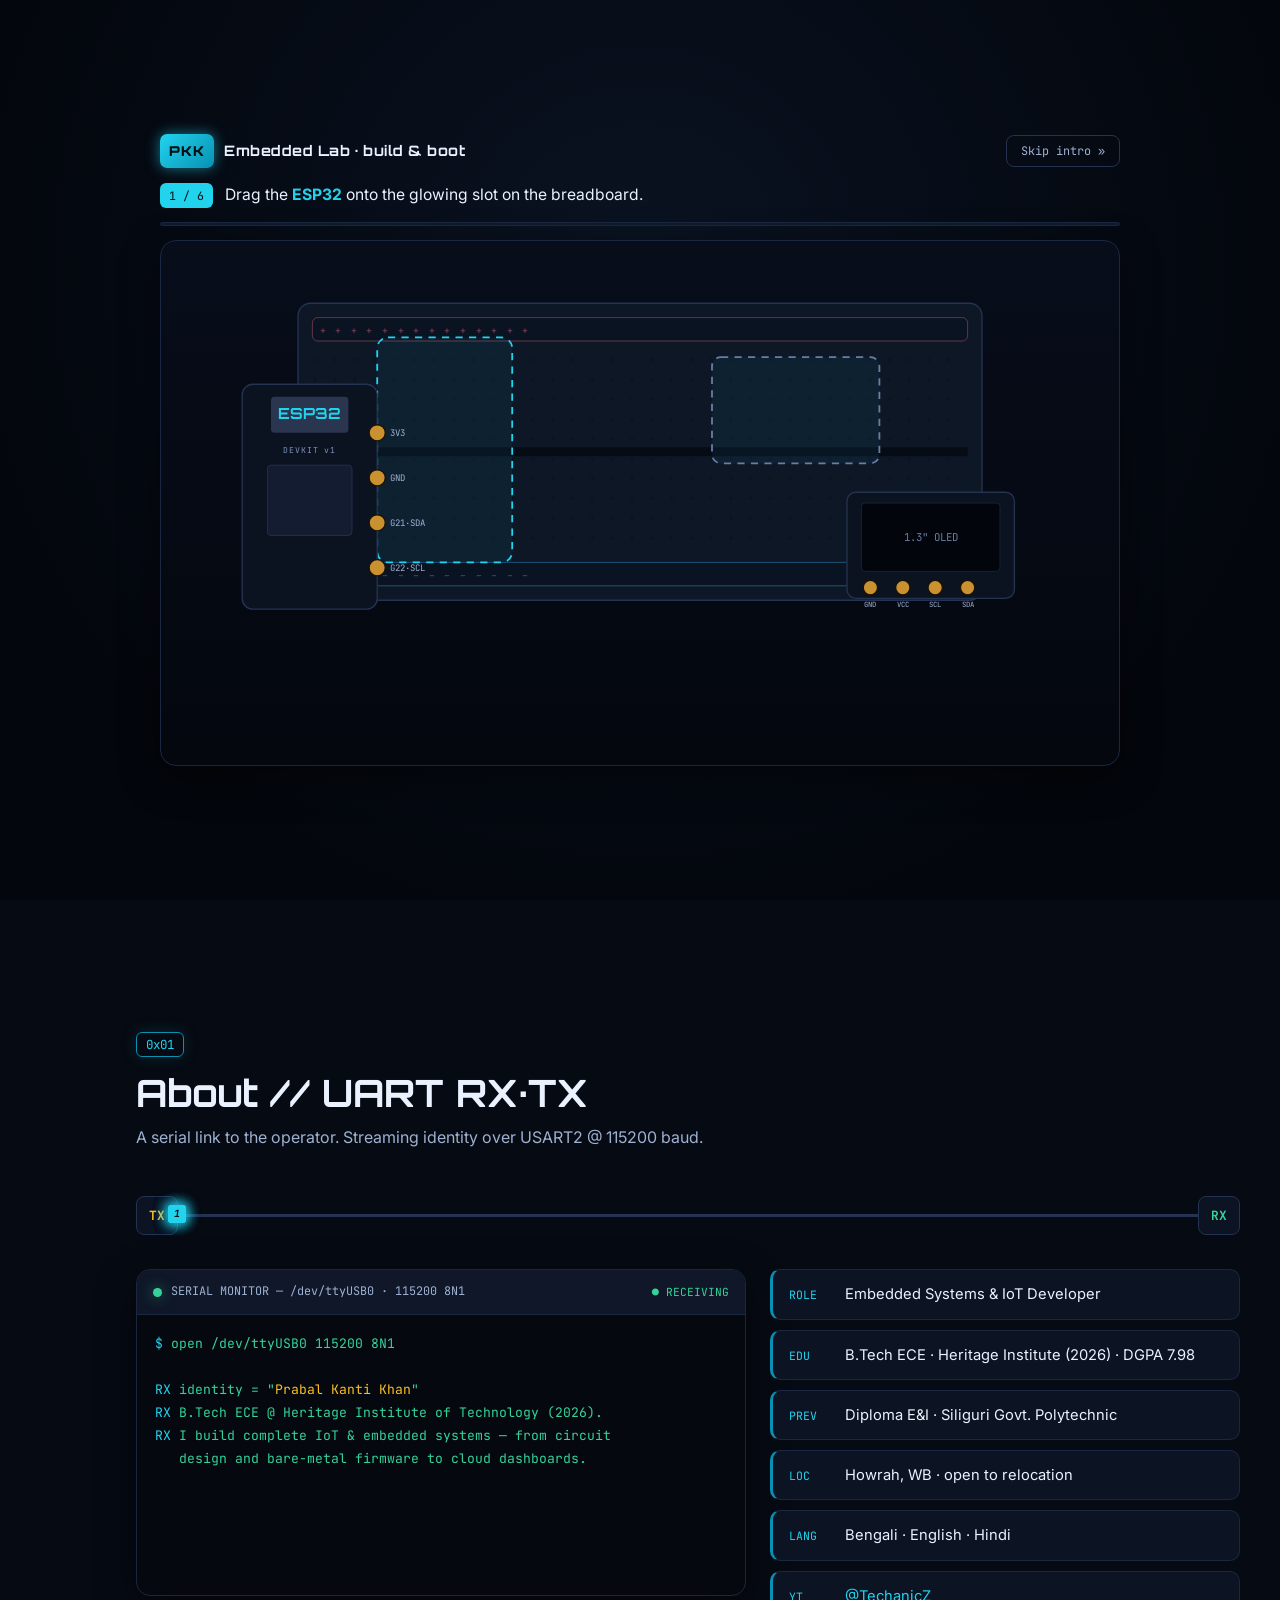
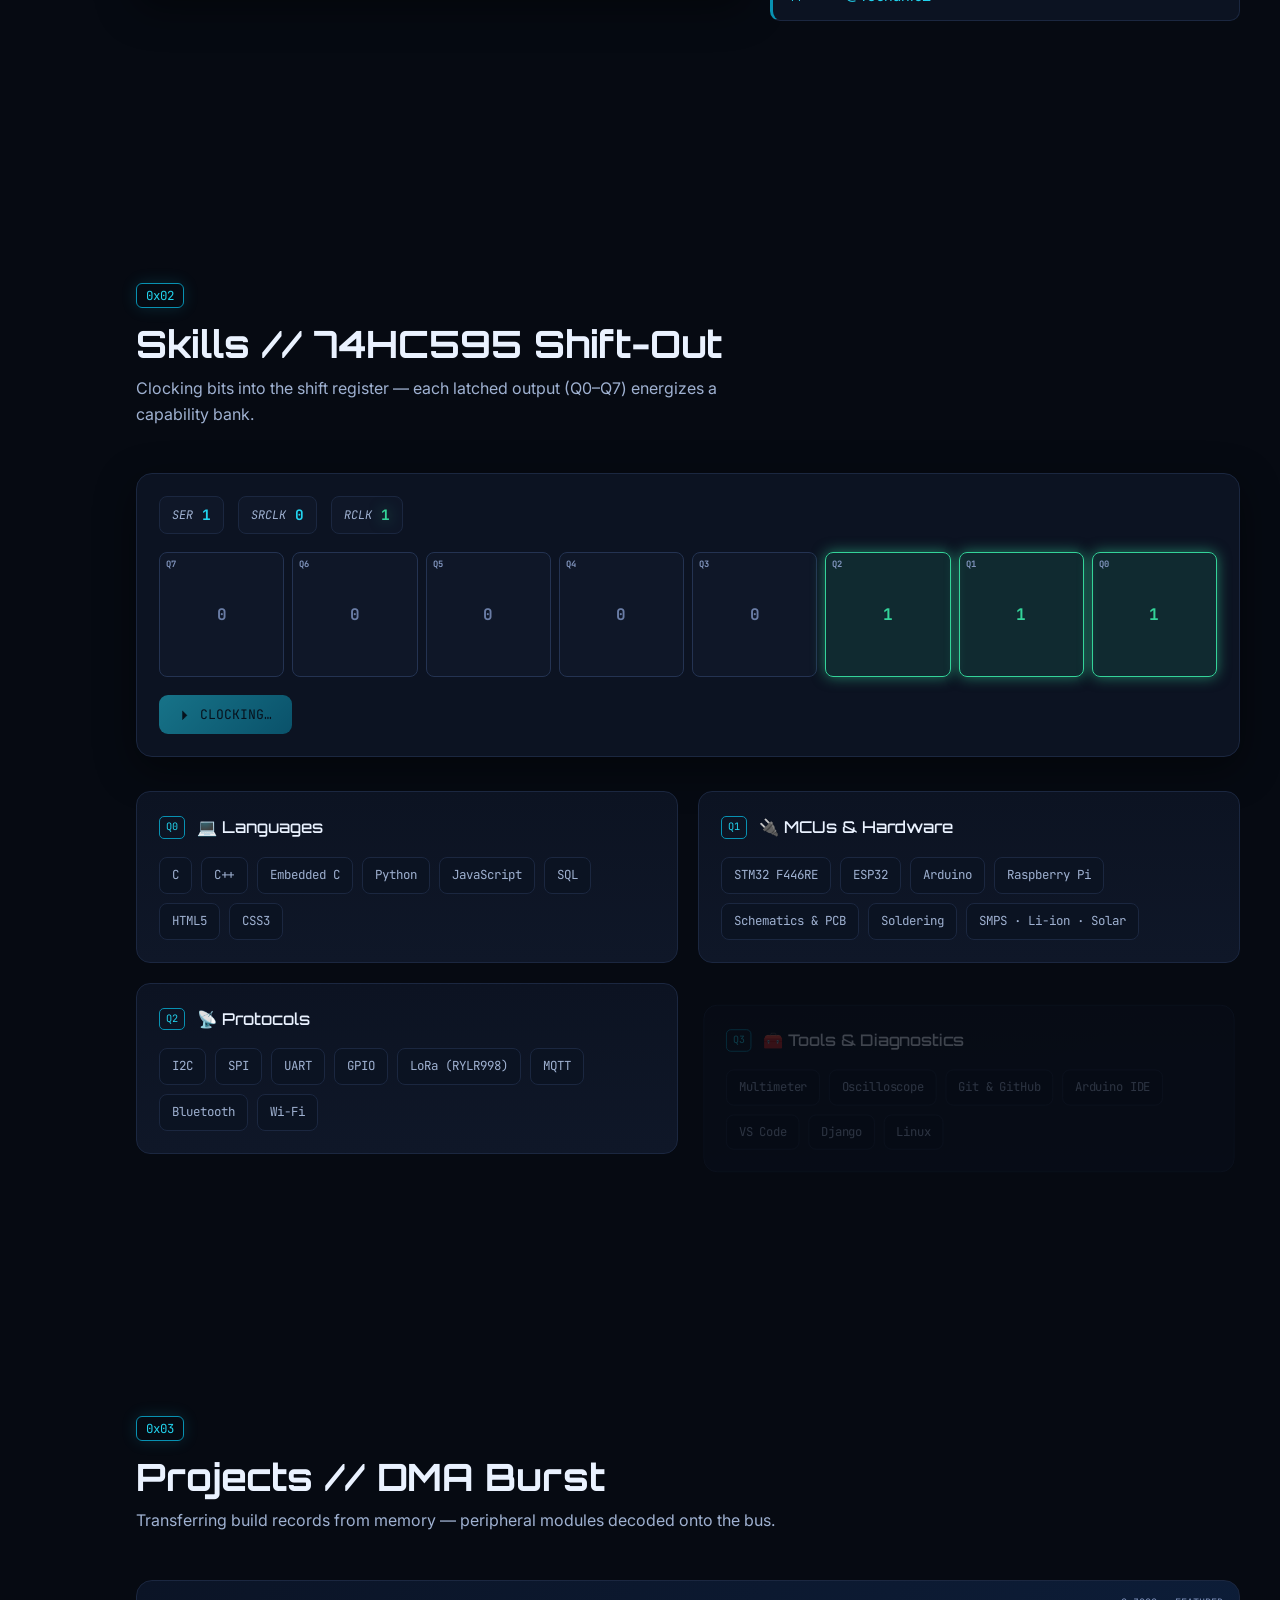
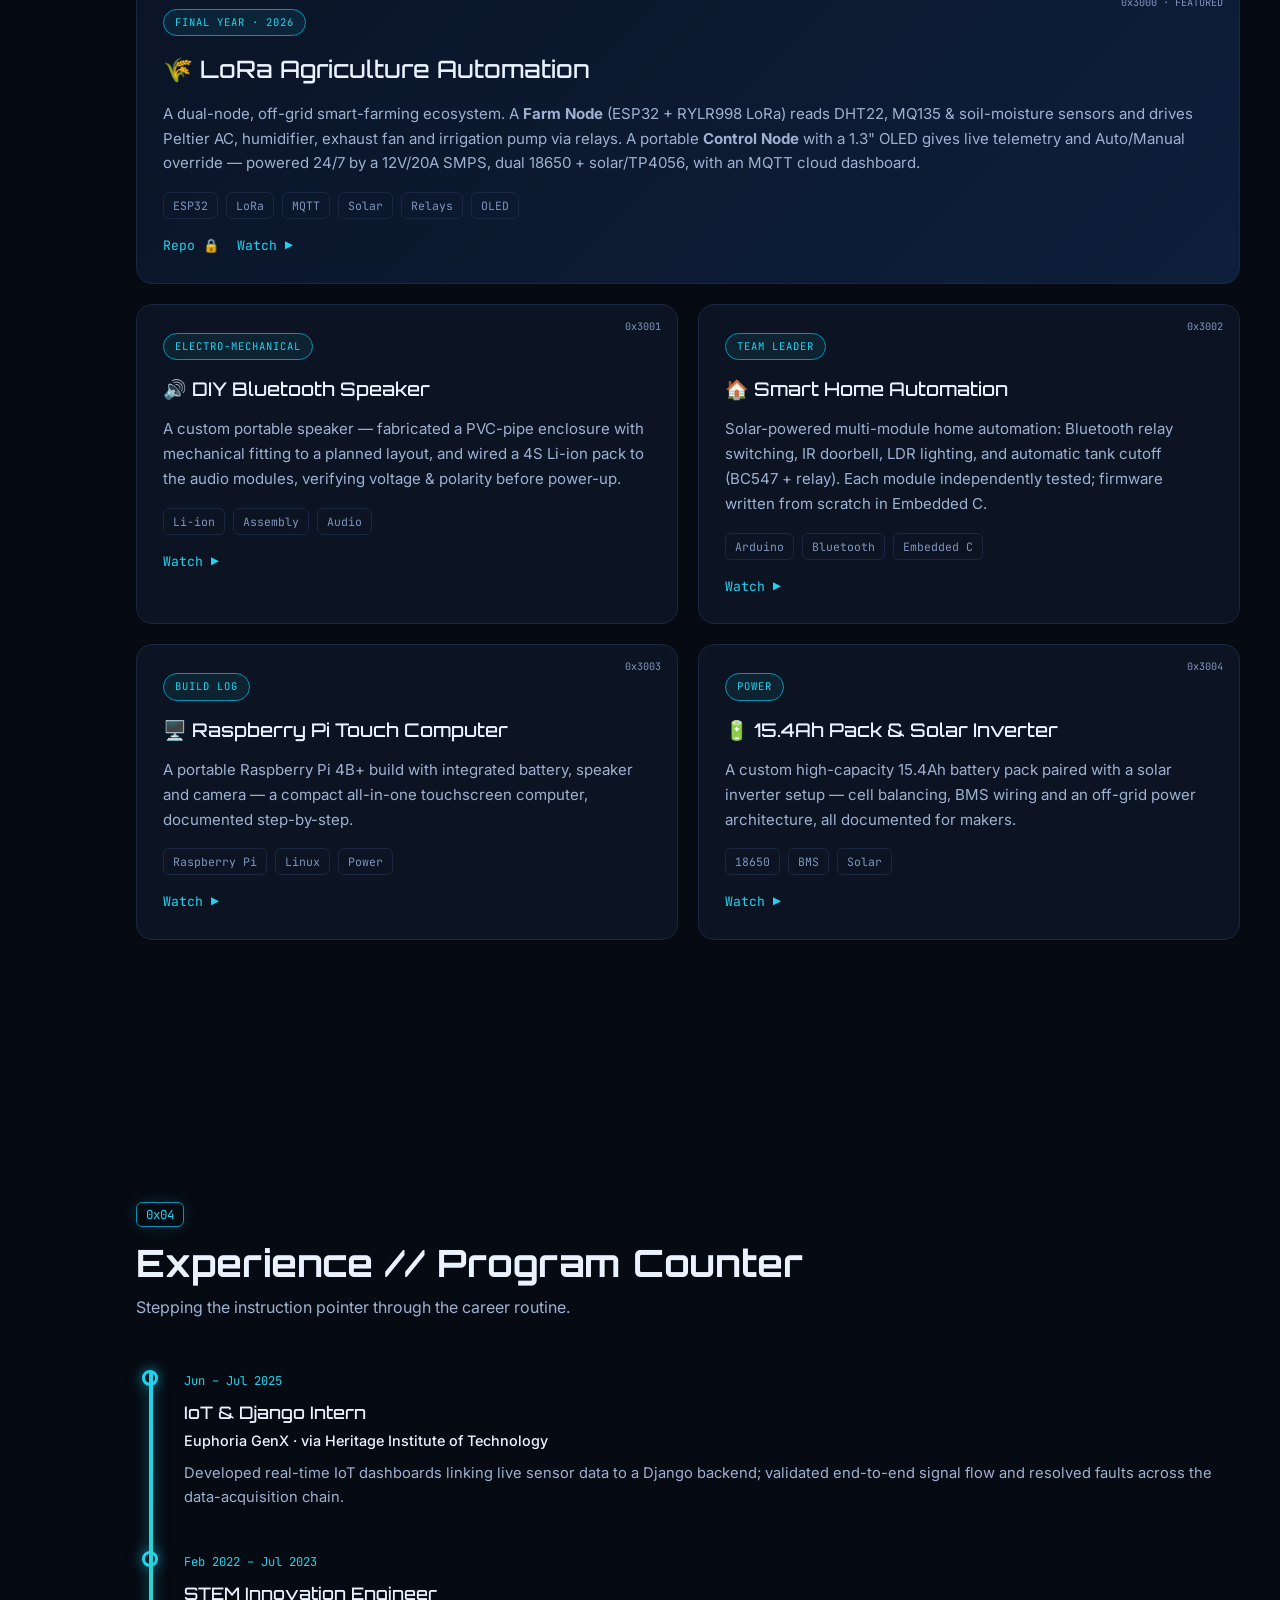
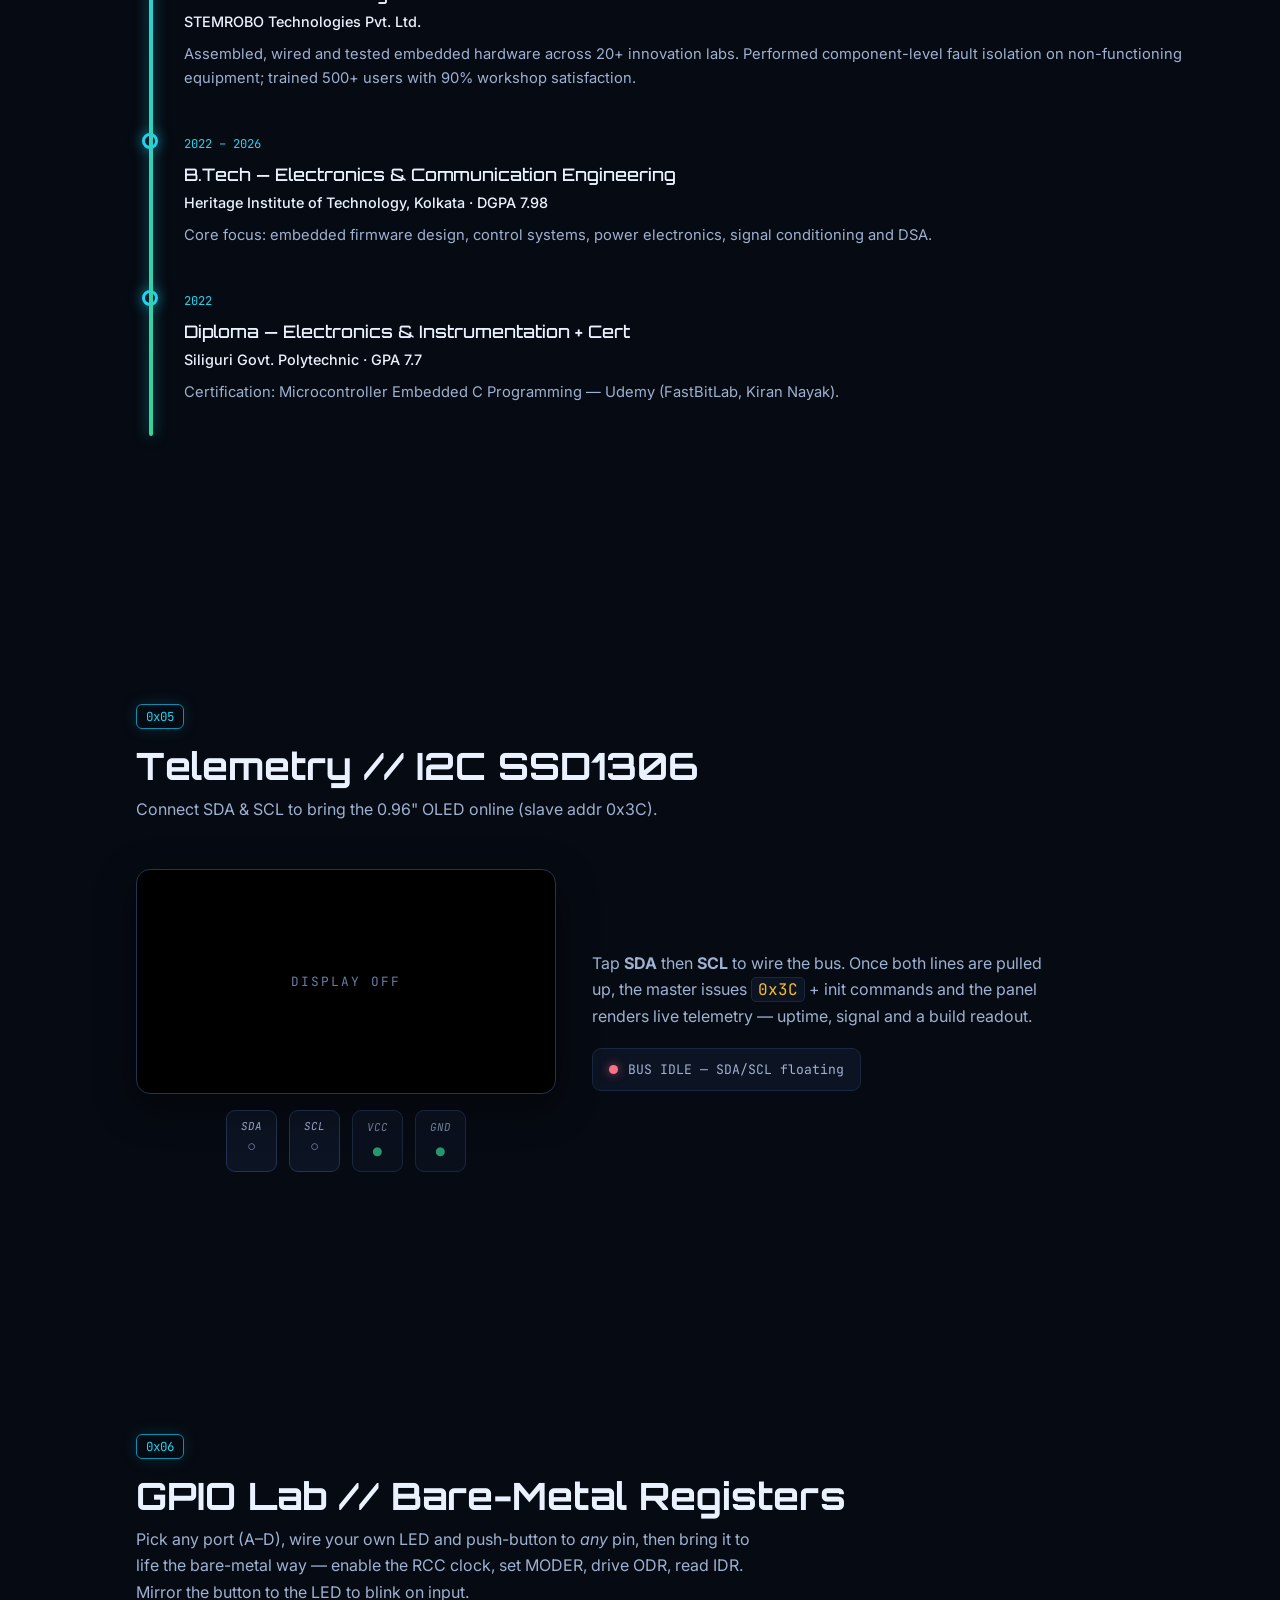
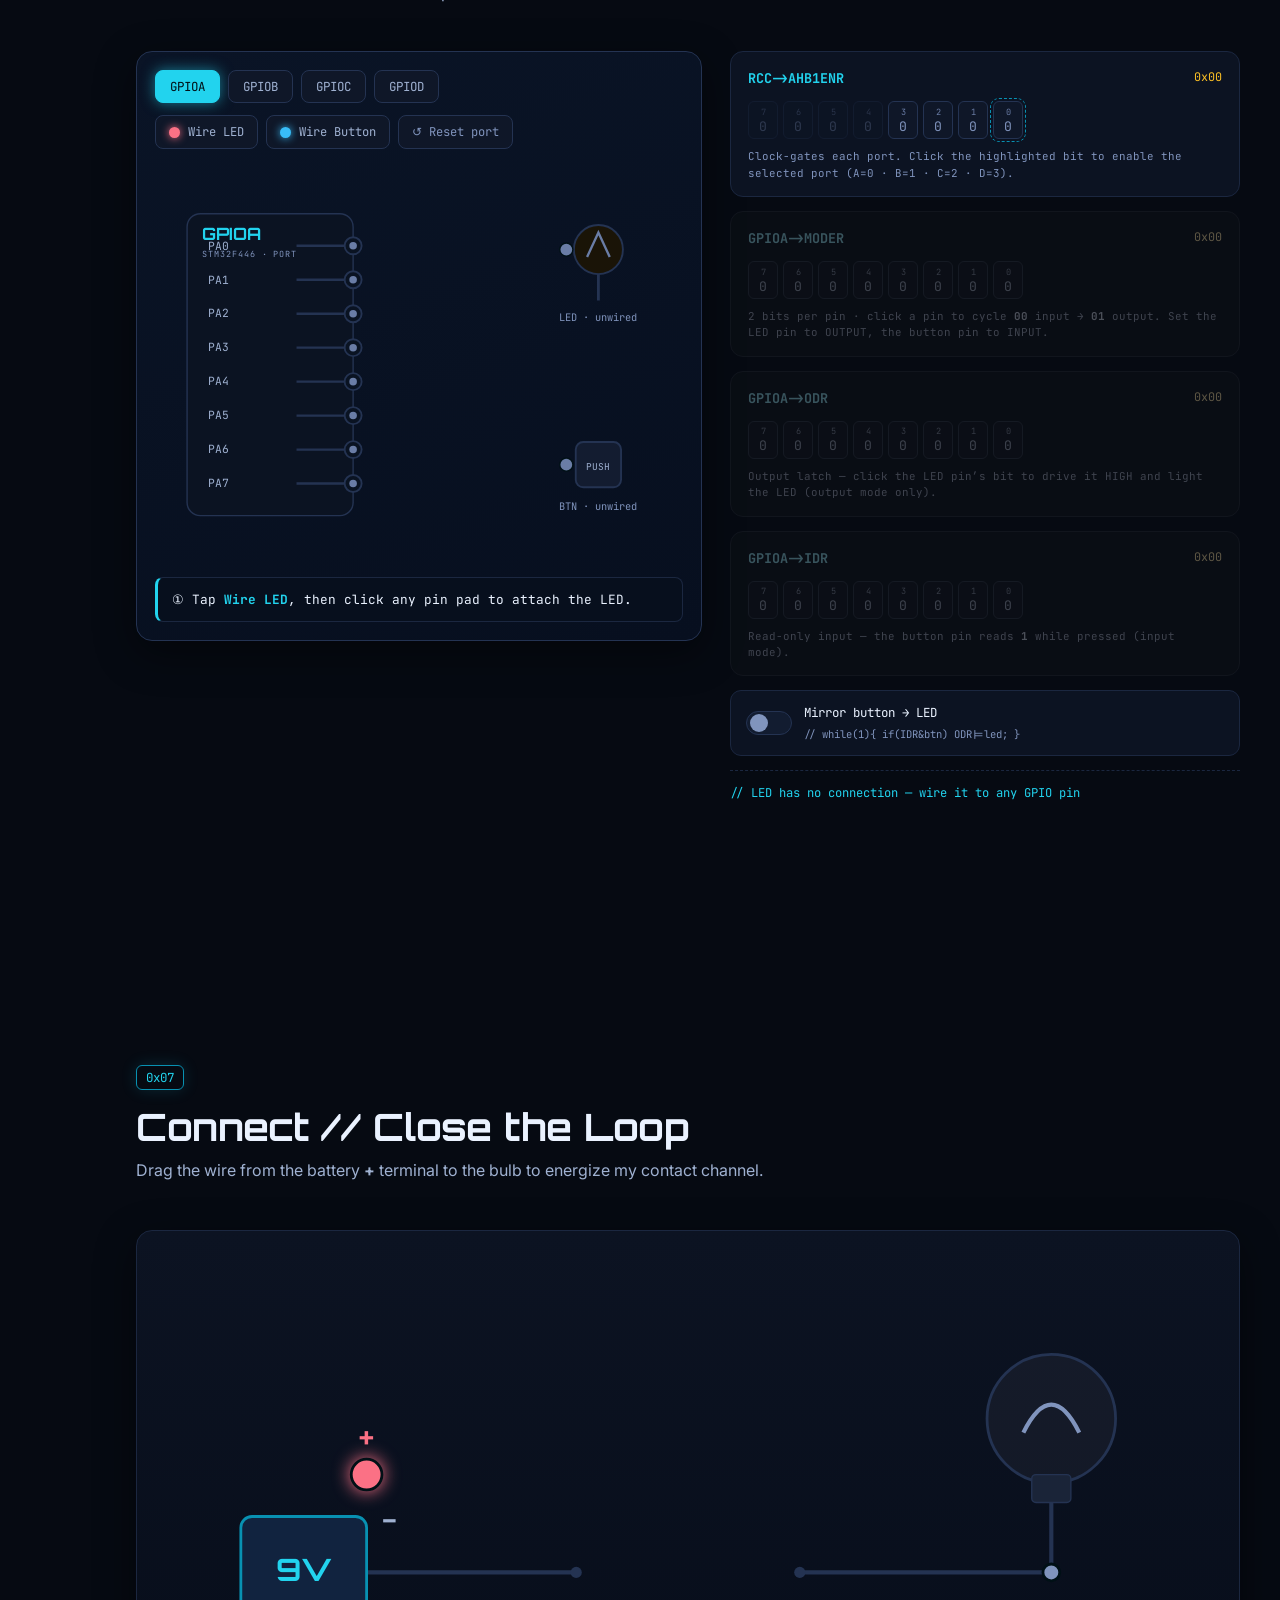
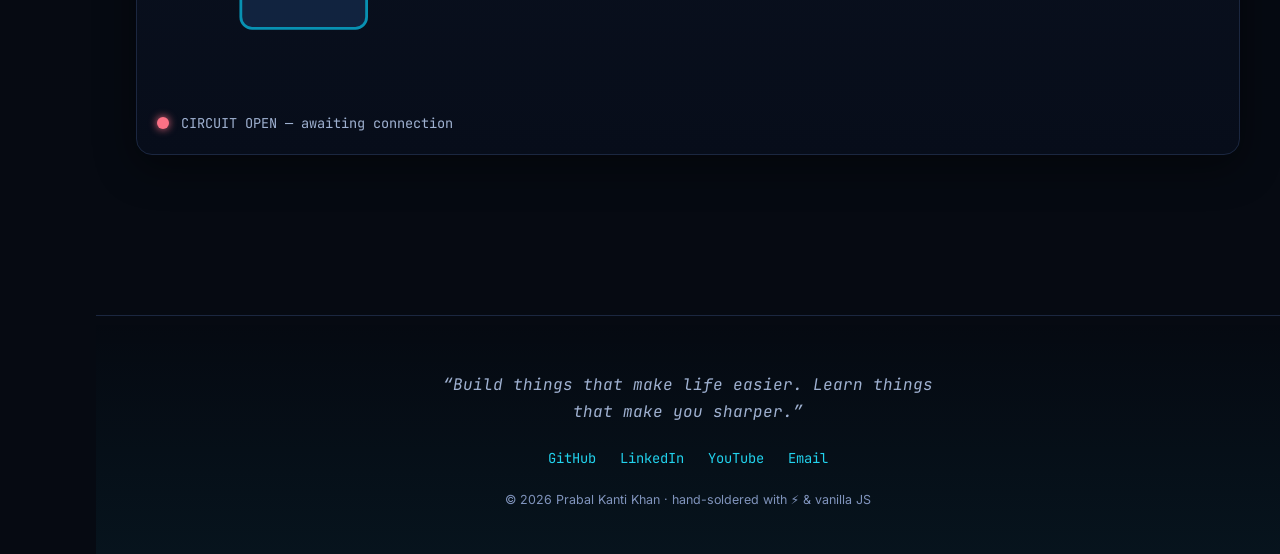
==== commit 521f4e4b: "feat(a11y): keyboard nav, ARIA live regions, focus-visible, noscript fallback, lazy PCB canvas, cont" ====
--- a/index.html
+++ b/index.html
@@ -20,6 +20,25 @@
 </head>
 <body>
 
+  <!-- ====================== NOSCRIPT FALLBACK ====================== -->
+  <noscript>
+    <style>
+      #assembly, #oled-zoom, #preloader, .pcb-canvas, .grid-overlay, .rail, #to-top { display: none !important; }
+      body { overflow: auto !important; padding-left: 0 !important; }
+      .reveal, .pcard, .skillbank, .tl-item { opacity: 1 !important; transform: none !important; }
+      .contact-reveal { max-height: none !important; opacity: 1 !important; margin-top: 24px !important; }
+      .noscript-note { display: block !important; }
+    </style>
+    <div class="noscript-note" style="position:relative;z-index:5;margin:84px auto 0;max-width:760px;padding:16px 20px;border:1px solid #243352;border-left:3px solid #fbbf24;border-radius:10px;background:#0c1322;color:#eaf2ff;font-family:'JetBrains Mono',monospace;font-size:.85rem;line-height:1.6">
+      ⚠ JavaScript is disabled — you're viewing the static fallback of this interactive portfolio.
+      <strong>Prabal Kanti Khan</strong> · Embedded Systems &amp; IoT Developer · B.Tech ECE, Heritage Institute of Technology (2026).
+      Contact: <a style="color:#22d3ee" href="mailto:prabalkanti.work@gmail.com">prabalkanti.work@gmail.com</a> ·
+      <a style="color:#22d3ee" href="https://github.com/khanprabalkanti">GitHub</a> ·
+      <a style="color:#22d3ee" href="https://www.linkedin.com/in/prabal-kanti-khan-84b23a223/">LinkedIn</a> ·
+      <a style="color:#22d3ee" href="https://www.youtube.com/@TechanicZ">YouTube</a>.
+    </div>
+  </noscript>
+
   <!-- ====================== INTRO: BREADBOARD ASSEMBLY ====================== -->
   <div id="assembly" class="asm">
     <div class="asm__panel">
@@ -30,7 +49,7 @@
 
       <div class="asm__steptxt">
         <span class="asm__stepno" id="asm-stepno">1 / 6</span>
-        <span id="asm-step">Drag the <b>ESP32</b> onto the glowing slot on the breadboard.</span>
+        <span id="asm-step" aria-live="polite">Drag the <b>ESP32</b> onto the glowing slot on the breadboard.</span>
       </div>
       <div class="asm__bar"><span id="asm-bar"></span></div>
 
@@ -225,7 +244,7 @@
               <span class="led led--g"></span> SERIAL MONITOR — /dev/ttyUSB0 · 115200 8N1
               <span class="serial__status" id="serial-status">● LISTENING</span>
             </div>
-            <pre class="serial__out" id="serial-out"></pre>
+            <pre class="serial__out" id="serial-out" role="log" aria-live="polite" aria-label="UART serial monitor — streaming bio"></pre>
           </div>
 
           <!-- profile facts -->
@@ -425,7 +444,7 @@
         <div class="oled-note">
           <p>Tap <b>SDA</b> then <b>SCL</b> to wire the bus. Once both lines are pulled up, the master issues
           <code>0x3C</code> + init commands and the panel renders live telemetry — uptime, signal and a build readout.</p>
-          <div class="oled-readout" id="oled-readout">
+          <div class="oled-readout" id="oled-readout" role="status" aria-live="polite">
             <span class="led led--r" id="oled-led"></span> <span id="oled-state">BUS IDLE — SDA/SCL floating</span>
           </div>
         </div>
@@ -480,32 +499,32 @@
             </g>
           </svg>
 
-          <div class="glab__hint" id="g-hint">// select a port, then tap “Wire LED” and a pin</div>
+          <div class="glab__hint" id="g-hint" role="status" aria-live="polite">// select a port, then tap “Wire LED” and a pin</div>
         </div>
 
         <!-- ===== registers ===== -->
         <div class="glab__regs">
           <div class="greg" id="greg-rcc">
             <div class="greg__row"><span class="greg__name">RCC-&gt;AHB1ENR</span><span class="greg__hex" id="g-rcc-hex">0x00</span></div>
-            <div class="greg__bits" id="g-rcc"></div>
+            <div class="greg__bits" id="g-rcc" role="group" aria-label="RCC AHB1ENR clock-enable bits"></div>
             <p class="greg__hint">Clock-gates each port. Click the highlighted bit to enable the selected port (A=0 · B=1 · C=2 · D=3).</p>
           </div>
 
           <div class="greg" id="greg-moder" data-locked>
             <div class="greg__row"><span class="greg__name" id="g-moder-name">GPIOA-&gt;MODER</span><span class="greg__hex" id="g-moder-hex">0x0000</span></div>
-            <div class="greg__bits" id="g-moder"></div>
+            <div class="greg__bits" id="g-moder" role="group" aria-label="GPIO MODER pin-mode bits"></div>
             <p class="greg__hint">2 bits per pin · click a pin to cycle <b>00</b> input → <b>01</b> output. Set the LED pin to OUTPUT, the button pin to INPUT.</p>
           </div>
 
           <div class="greg" id="greg-odr" data-locked>
             <div class="greg__row"><span class="greg__name" id="g-odr-name">GPIOA-&gt;ODR</span><span class="greg__hex" id="g-odr-hex">0x00</span></div>
-            <div class="greg__bits" id="g-odr"></div>
+            <div class="greg__bits" id="g-odr" role="group" aria-label="GPIO ODR output-data bits"></div>
             <p class="greg__hint">Output latch — click the LED pin’s bit to drive it HIGH and light the LED (output mode only).</p>
           </div>
 
           <div class="greg" id="greg-idr">
             <div class="greg__row"><span class="greg__name" id="g-idr-name">GPIOA-&gt;IDR</span><span class="greg__hex" id="g-idr-hex">0x00</span></div>
-            <div class="greg__bits" id="g-idr"></div>
+            <div class="greg__bits" id="g-idr" role="group" aria-label="GPIO IDR input-data bits (read-only)"></div>
             <p class="greg__hint">Read-only input — the button pin reads <b>1</b> while pressed (input mode).</p>
           </div>
 
@@ -513,7 +532,7 @@
             <span class="gmirror__txt">Mirror button → LED <i>// while(1){ if(IDR&amp;btn) ODR|=led; }</i></span>
           </label>
 
-          <p class="glab__status" id="g-status">// enable the RCC clock to begin</p>
+          <p class="glab__status" id="g-status" role="status" aria-live="polite">// enable the RCC clock to begin</p>
         </div>
       </div>
     </section>
@@ -552,7 +571,7 @@
         </svg>
         <div class="lab-status">
           <span class="lab-status__led" id="lab-led"></span>
-          <span id="lab-text">CIRCUIT OPEN — awaiting connection</span>
+          <span id="lab-text" role="status" aria-live="polite">CIRCUIT OPEN — awaiting connection</span>
         </div>
       </div>
 
--- a/css/style.css
+++ b/css/style.css
@@ -13,9 +13,9 @@
   --line:      #1b2740;
   --line-2:    #243352;
   --ink:       #eaf2ff;
-  --muted:     #93a6c8;
-  --dim:       #5d7099;
-  --faint:     #34425f;
+  --muted:     #9fb1d1;
+  --dim:       #8094bd;
+  --faint:     #6a7da6;
 
   /* signals */
   --cyan:      #22d3ee;
@@ -54,6 +54,13 @@
 img, svg, canvas { display: block; }
 ::selection { background: var(--cyan); color: #001016; }
 :focus-visible { outline: 2px solid var(--cyan); outline-offset: 3px; border-radius: 4px; }
+/* SVG interactive elements (pins, pads, draggable comps, push button) */
+.apin:focus-visible, .gpad:focus-visible, .comp:focus-visible,
+#g-btn:focus-visible, #g-led:focus-visible, .node:focus-visible {
+  outline: 2px solid var(--cyan); outline-offset: 2px;
+}
+.apin:focus-visible { stroke: var(--cyan); stroke-width: 3; }
+.gpad:focus-visible .gpad__hole, .node:focus-visible { stroke: var(--cyan); stroke-width: 3; }
 
 /* layered backdrop */
 body::before {
@@ -567,8 +574,7 @@
   .hero__btns { gap: 12px; }
   .hero__btns .btn { flex: 1 1 auto; justify-content: center; }
   .serial__out { min-height: 220px; font-size: .76rem; }
-  .leds { gap: 7px; }
-  .bit { width: 23px; height: 27px; font-size: .72rem; }
+  .gbit { width: 24px; height: 34px; }
 }
 @media (max-width: 420px) {
   .nav__name { display: none; }
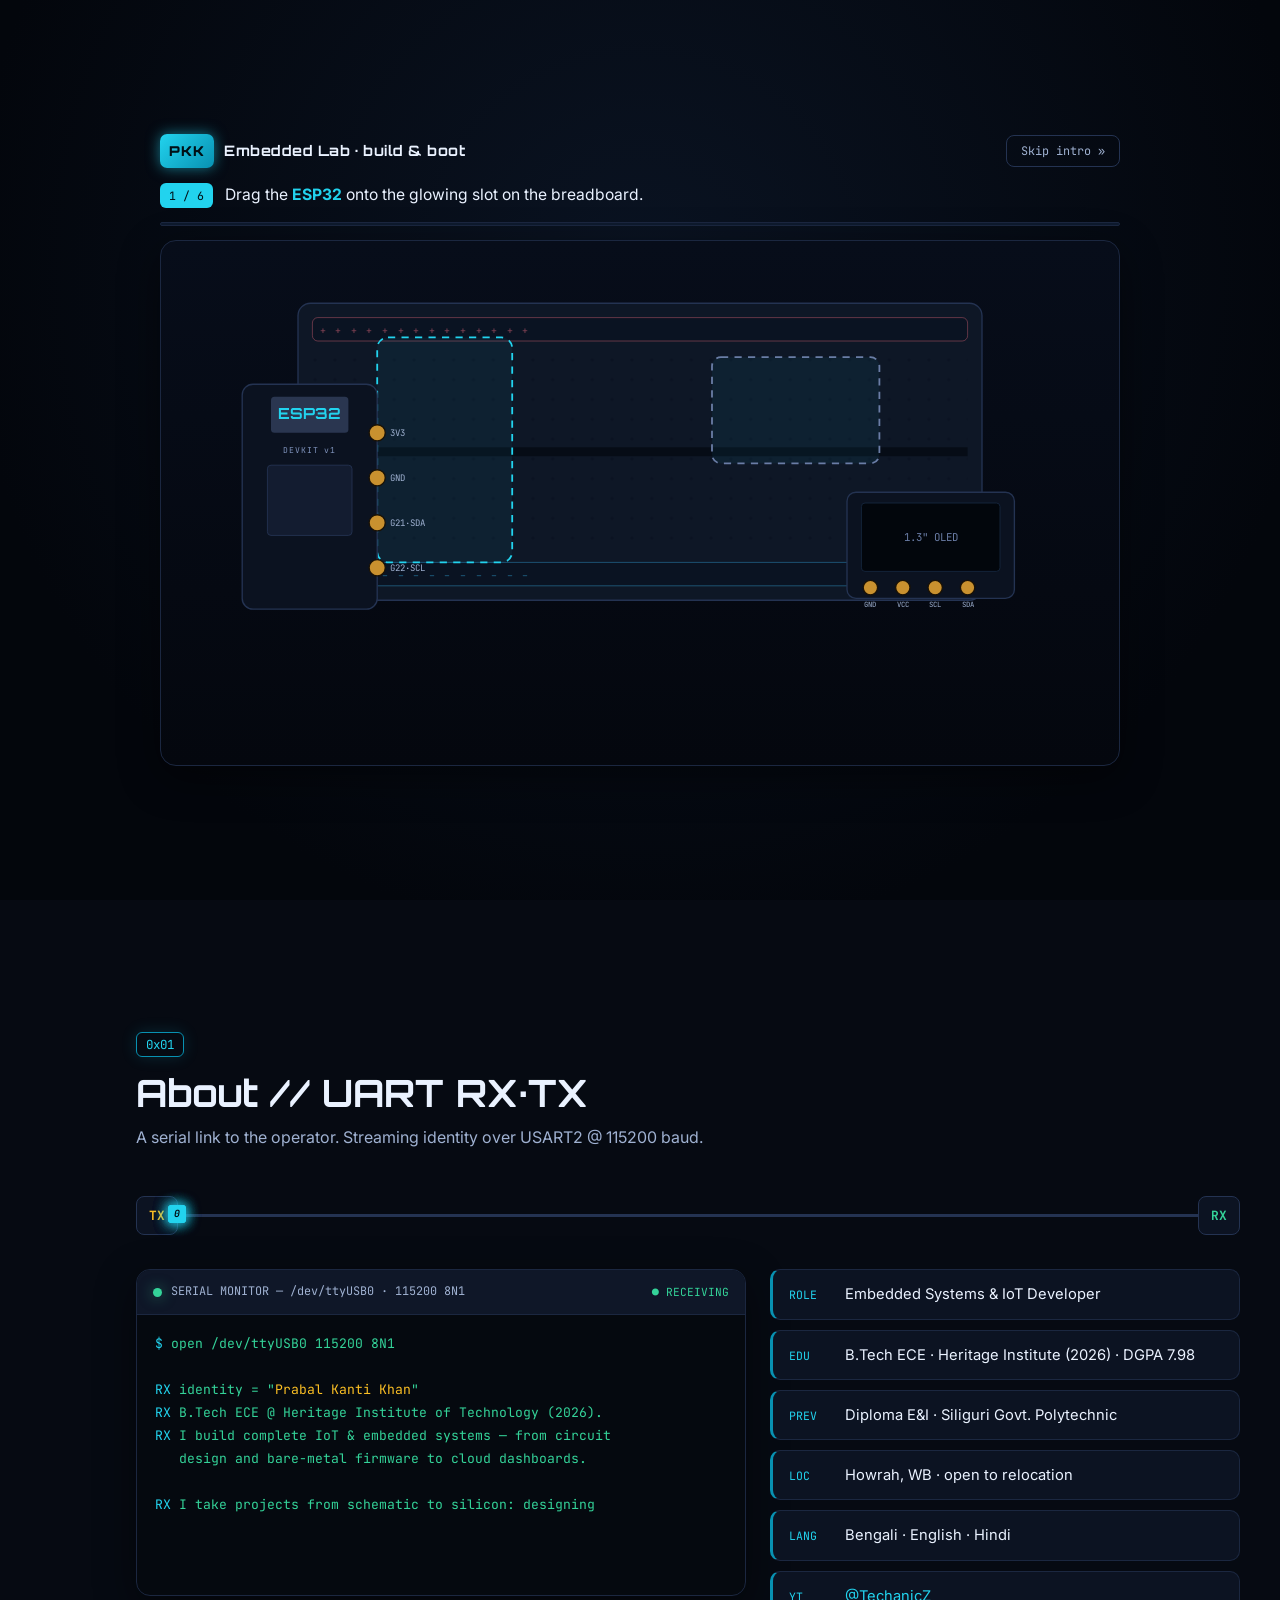
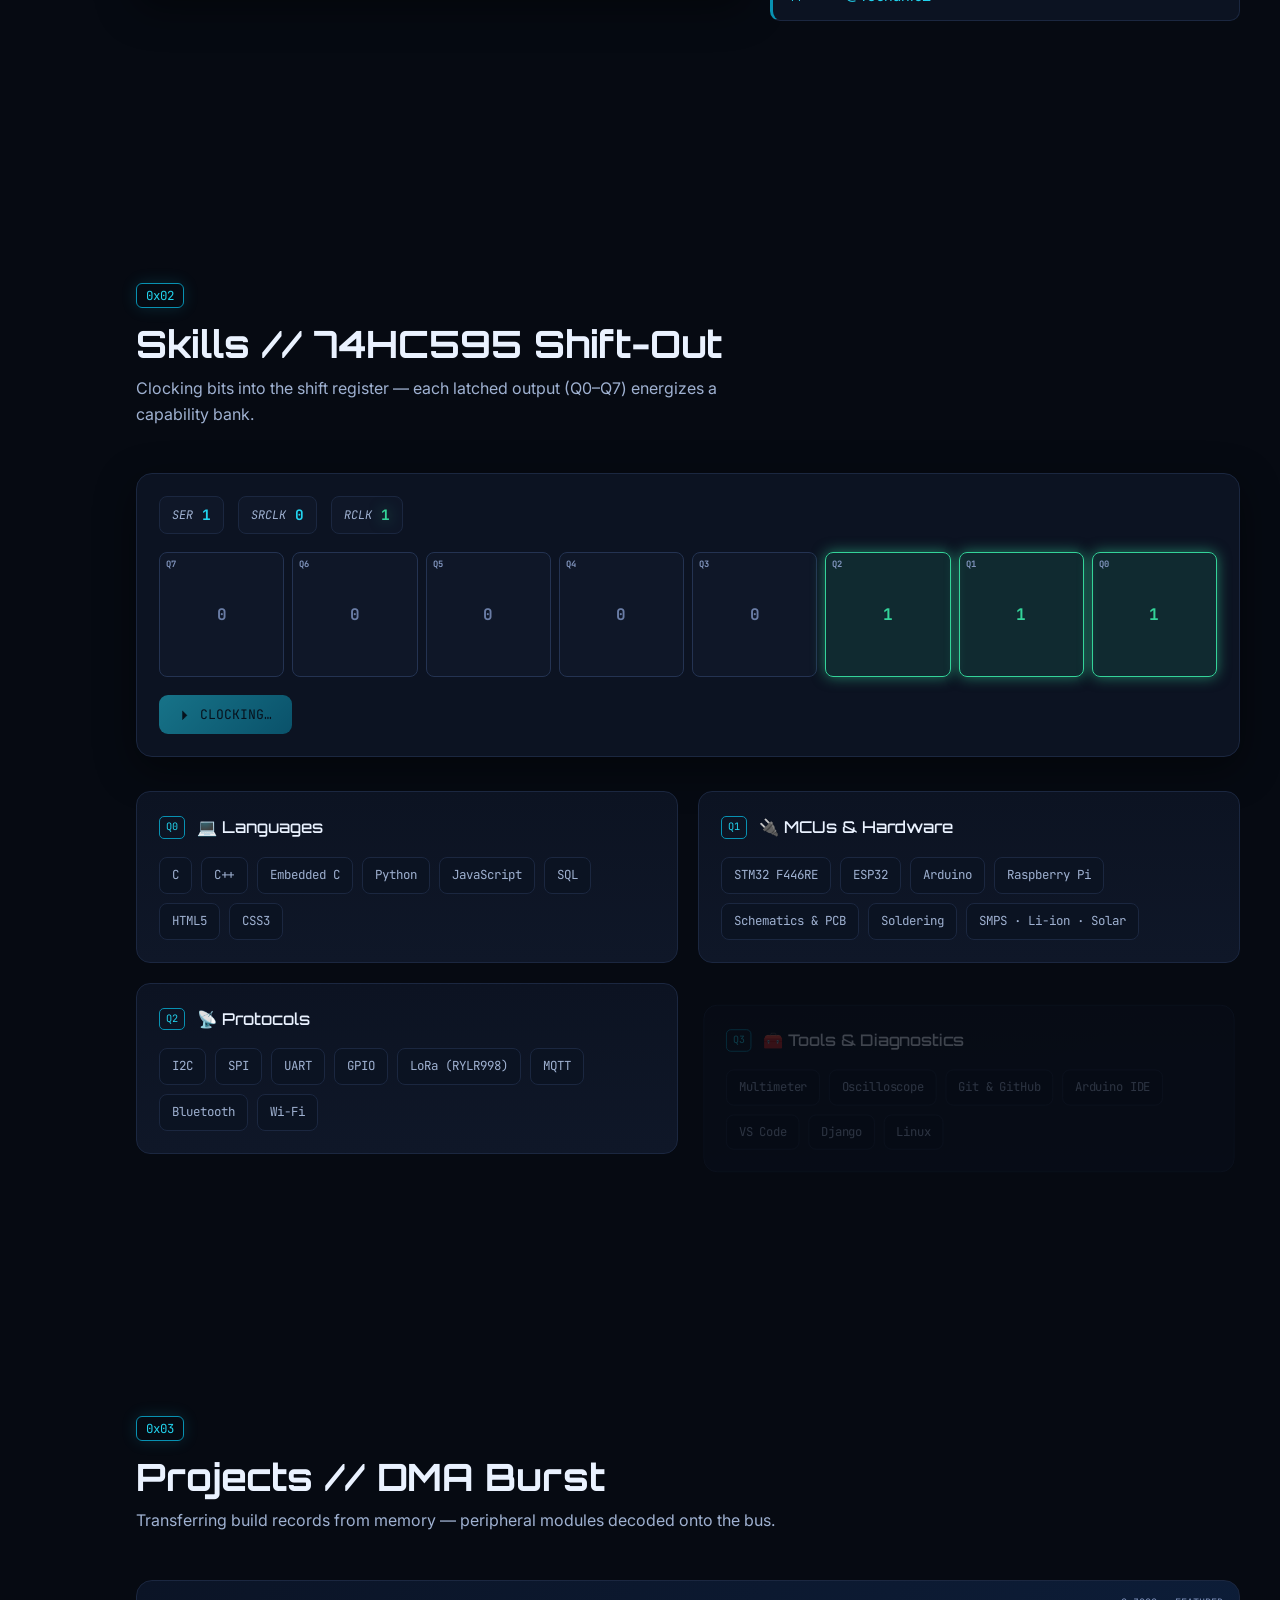
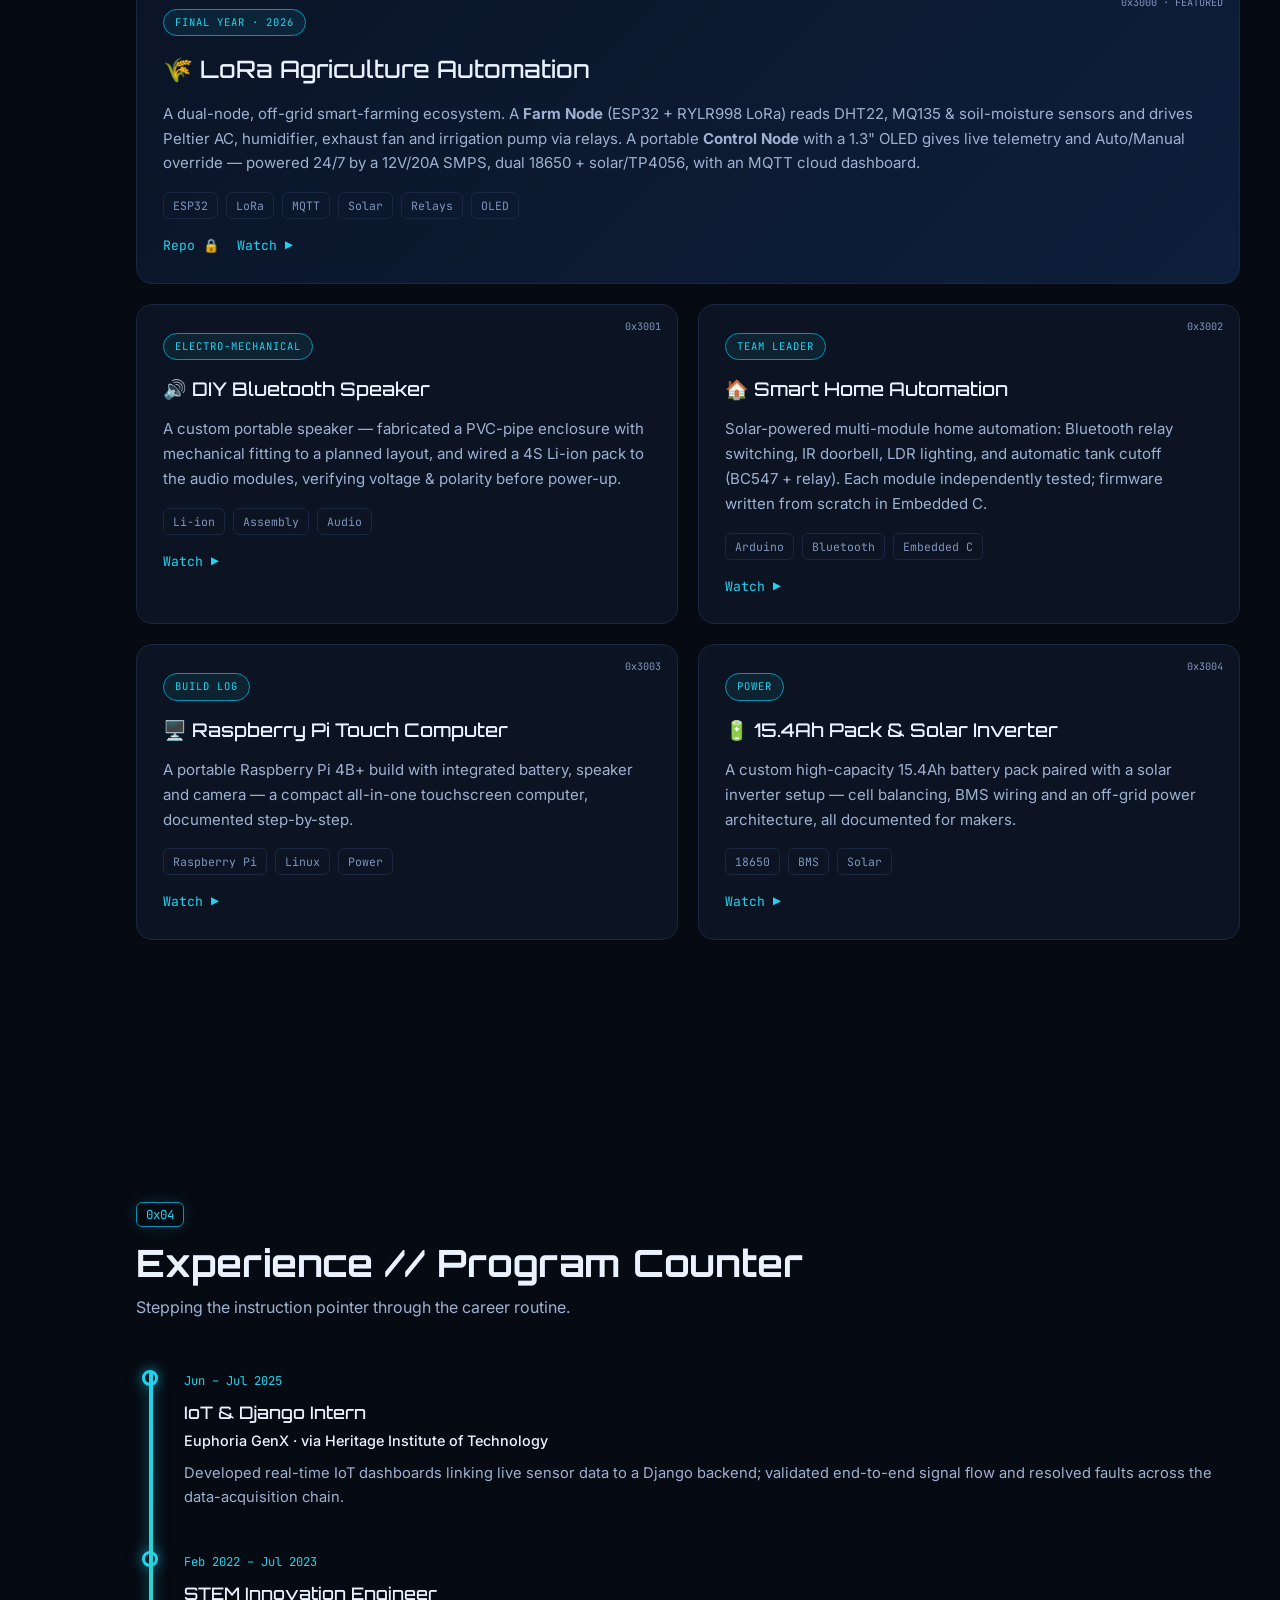
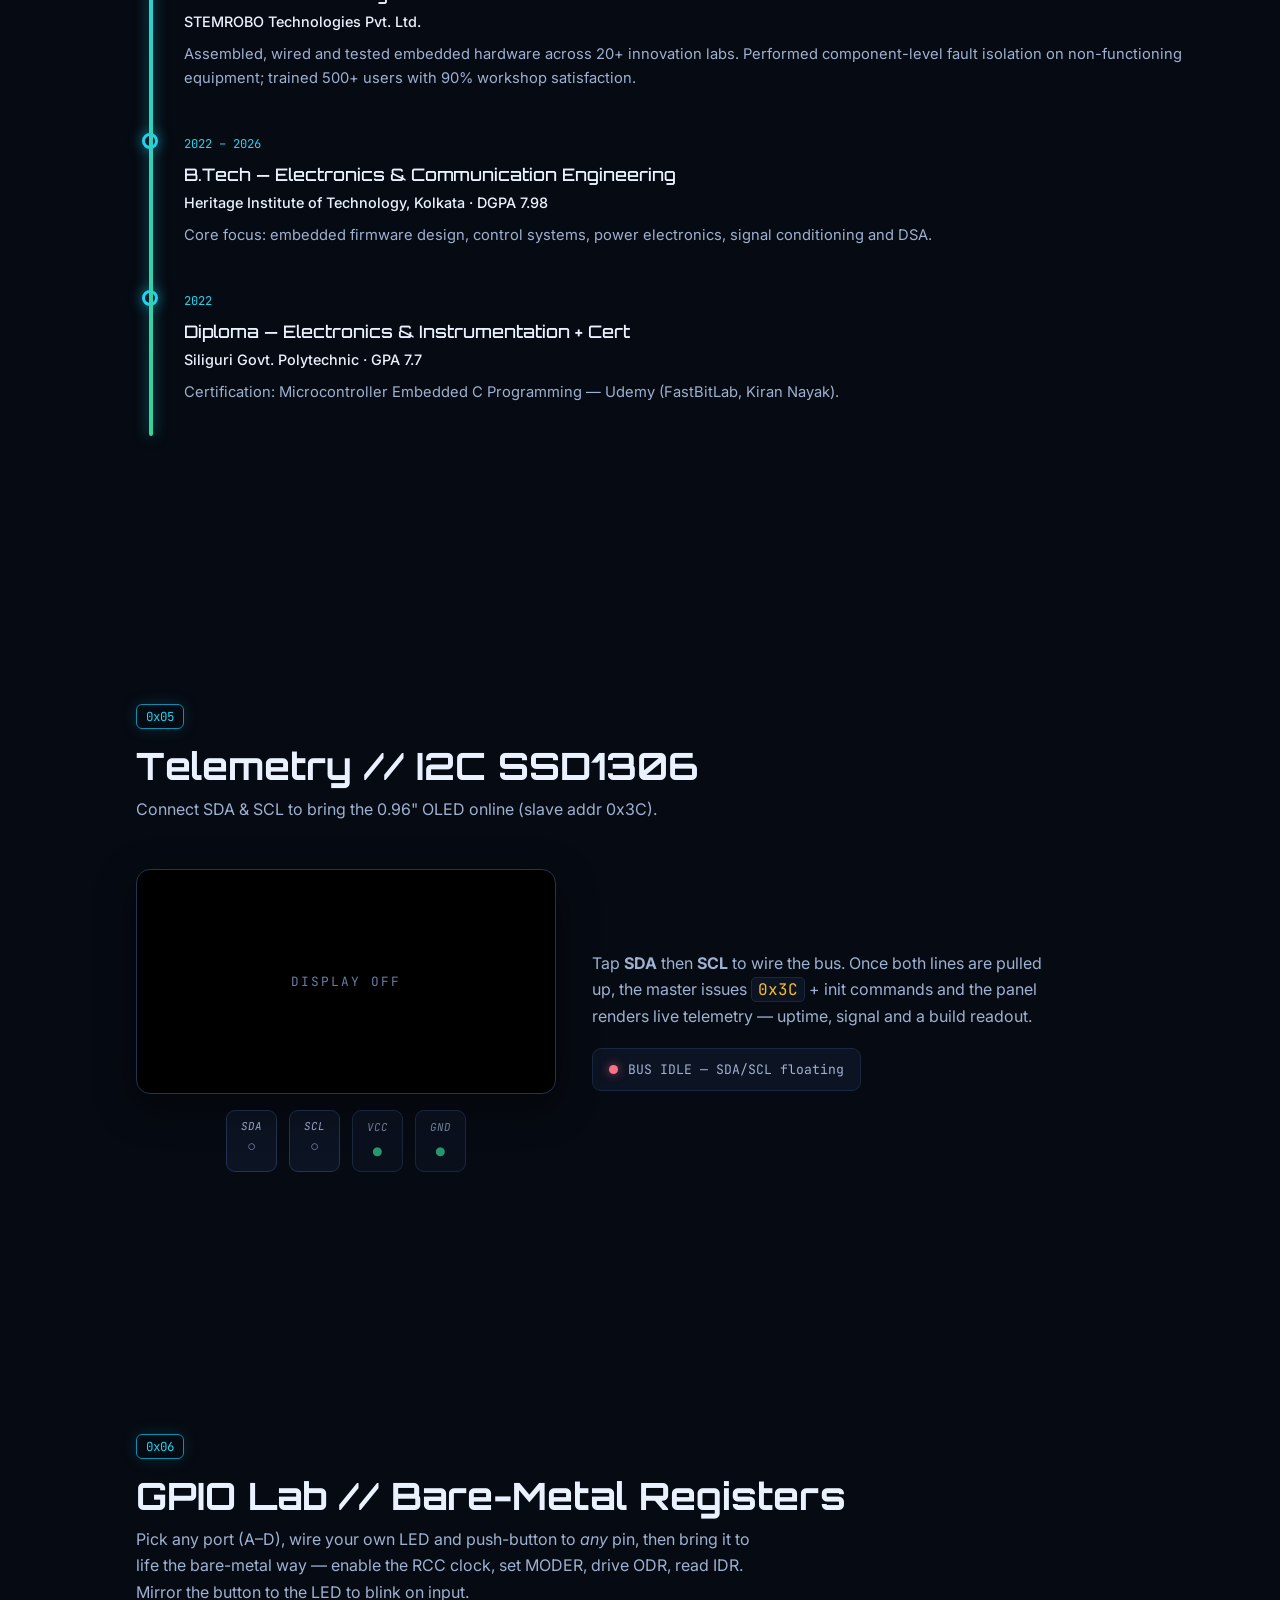
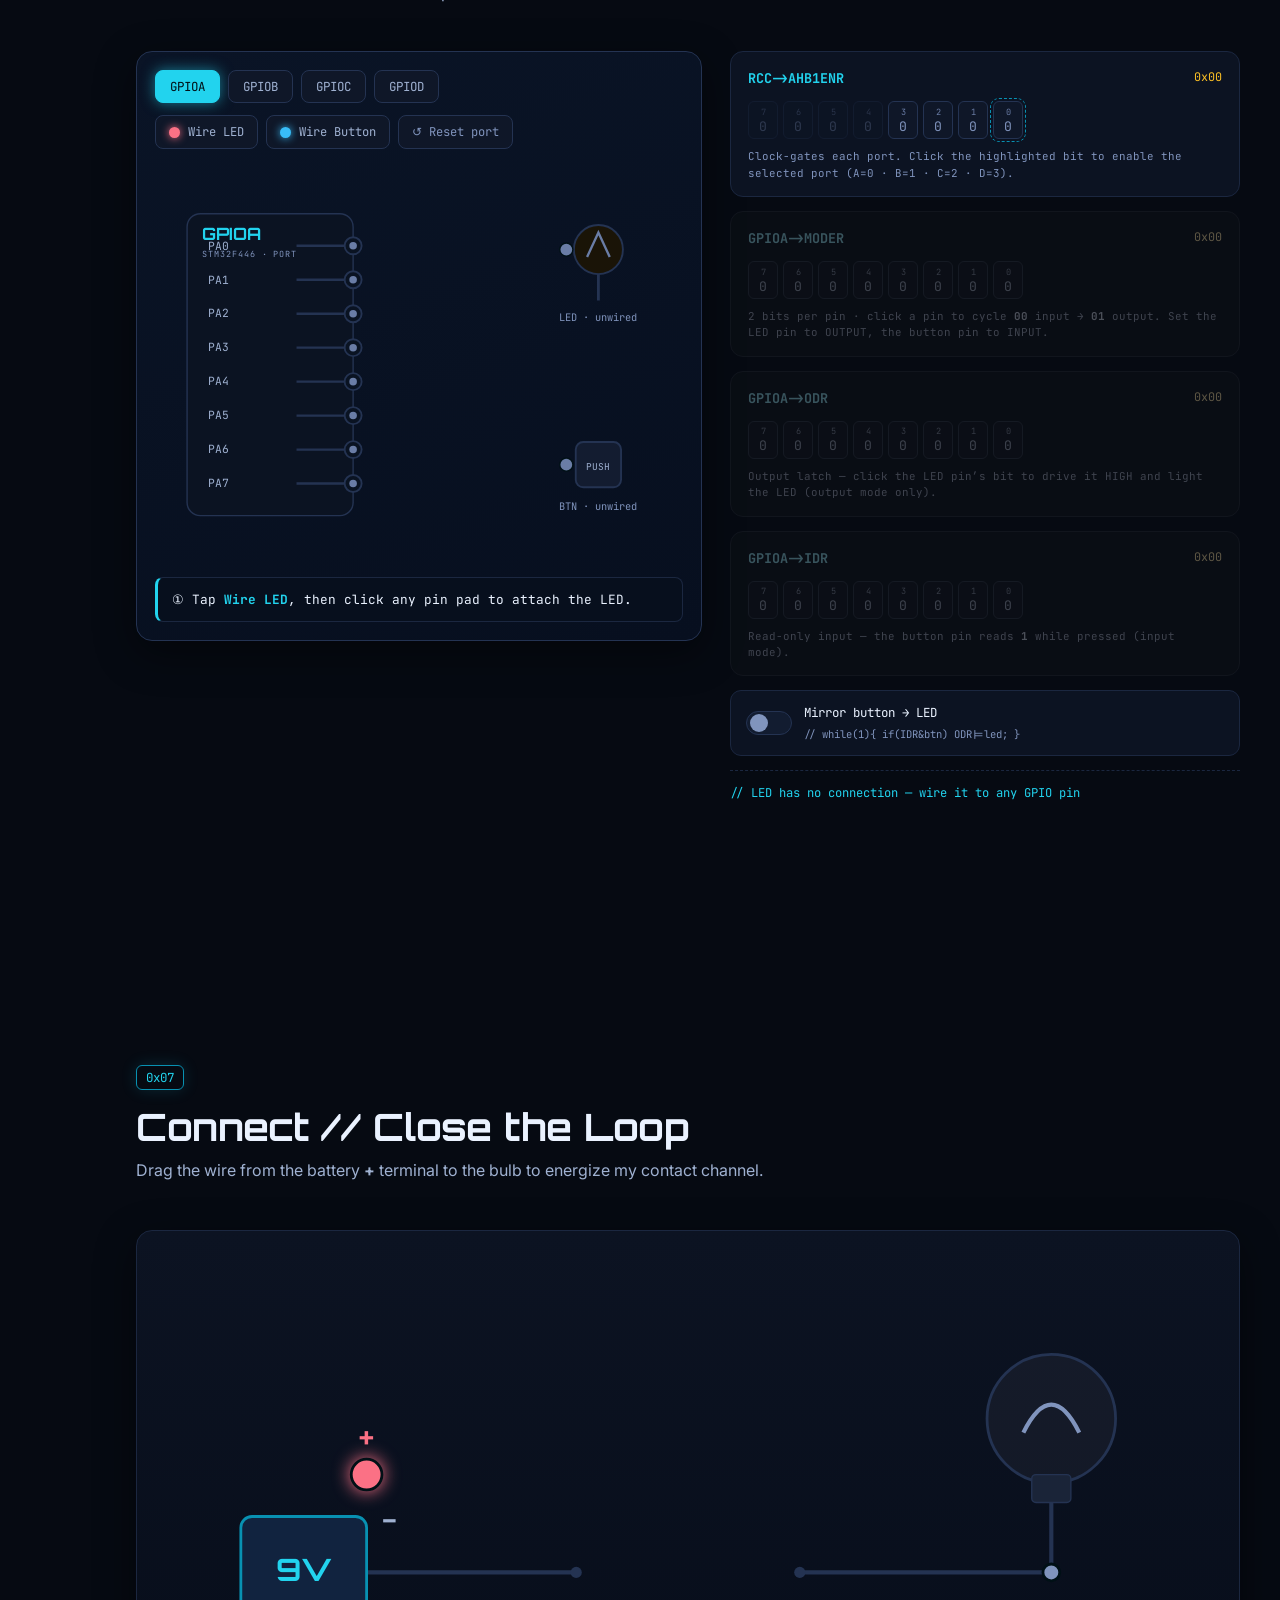
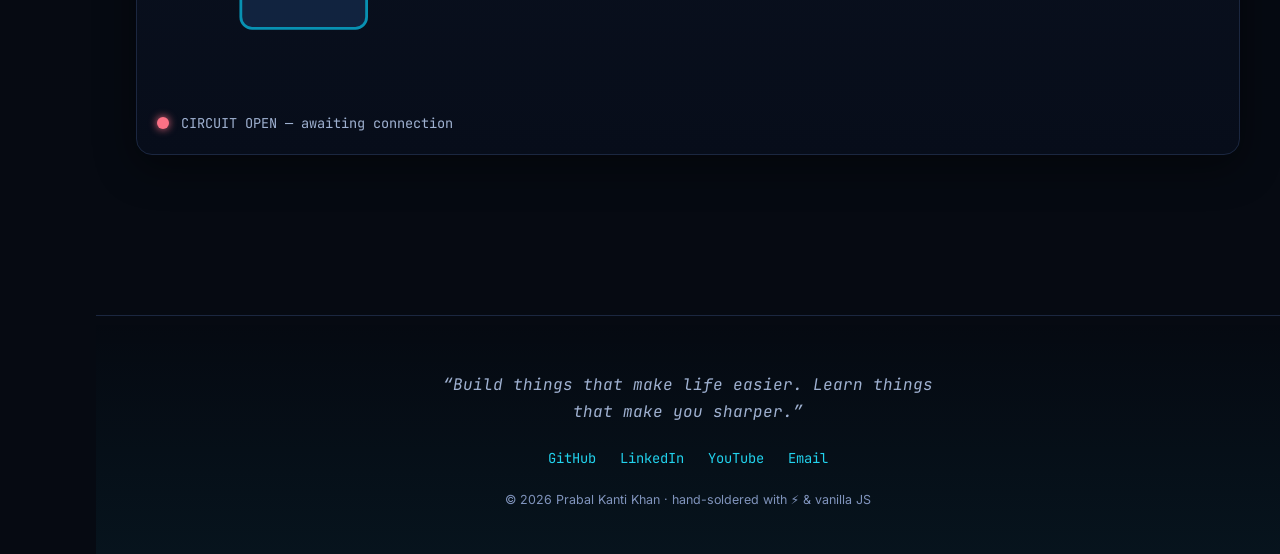
==== commit 42c285b7: "feat(seo): full meta + OG/Twitter cards, JSON-LD Person, favicons/apple-touch, OG preview image, sit" ====
--- a/index.html
+++ b/index.html
@@ -3,19 +3,65 @@
 <head>
   <meta charset="UTF-8" />
   <meta name="viewport" content="width=device-width, initial-scale=1.0" />
-  <meta name="description" content="Prabal Kanti Khan — Embedded Systems & IoT Developer. An interactive embedded-lab portfolio: STM32, UART, shift registers, I2C OLED, GPIO." />
+
+  <!-- Primary meta -->
+  <title>Prabal Kanti Khan | Embedded Systems &amp; IoT Developer</title>
+  <meta name="description" content="Prabal Kanti Khan — Embedded Systems & IoT Developer. Interactive portfolio showcasing STM32, ESP32, LoRa, and bare-metal firmware projects. B.Tech ECE 2026." />
+  <meta name="keywords" content="embedded systems, IoT developer, STM32, ESP32, LoRa, firmware, electronics engineer, portfolio" />
   <meta name="author" content="Prabal Kanti Khan" />
+  <meta name="robots" content="index, follow" />
   <meta name="theme-color" content="#060a12" />
-  <meta property="og:title" content="Prabal Kanti Khan — Embedded Systems & IoT" />
-  <meta property="og:description" content="An interactive embedded-systems lab: boot the MCU, clock in skills through a shift register, stream a UART bio, power an I2C OLED and toggle GPIO." />
+  <link rel="canonical" href="https://prabalkanti.dev/" />
+
+  <!-- Open Graph -->
+  <meta property="og:title" content="Prabal Kanti Khan | Embedded Systems & IoT Developer" />
+  <meta property="og:description" content="Interactive electronics lab portfolio — drag wires, program registers, explore hardware projects." />
+  <meta property="og:image" content="https://prabalkanti.dev/assets/og-preview.png" />
+  <meta property="og:image:width" content="1200" />
+  <meta property="og:image:height" content="630" />
+  <meta property="og:url" content="https://prabalkanti.dev/" />
   <meta property="og:type" content="website" />
-  <title>Prabal Kanti Khan · Embedded Lab</title>
+  <meta property="og:site_name" content="Prabal Kanti Khan — Embedded Lab" />
+
+  <!-- Twitter -->
+  <meta name="twitter:card" content="summary_large_image" />
+  <meta name="twitter:title" content="Prabal Kanti Khan | Embedded Systems & IoT Developer" />
+  <meta name="twitter:description" content="Interactive electronics lab portfolio — drag wires, program registers, explore hardware projects." />
+  <meta name="twitter:image" content="https://prabalkanti.dev/assets/og-preview.png" />
+
+  <!-- Icons -->
+  <link rel="icon" type="image/svg+xml" href="assets/favicon.svg" />
+  <link rel="icon" type="image/x-icon" href="favicon.ico" />
+  <link rel="apple-touch-icon" href="assets/apple-touch-icon.png" />
+  <link rel="manifest" href="site.webmanifest" />
+
+  <!-- Structured data -->
+  <script type="application/ld+json">
+  {
+    "@context": "https://schema.org",
+    "@type": "Person",
+    "name": "Prabal Kanti Khan",
+    "jobTitle": "Embedded Systems & IoT Developer",
+    "url": "https://prabalkanti.dev",
+    "email": "mailto:prabalkanti.work@gmail.com",
+    "image": "https://prabalkanti.dev/assets/og-preview.png",
+    "sameAs": [
+      "https://linkedin.com/in/prabal-kanti-khan-84b23a223",
+      "https://github.com/khanprabalkanti",
+      "https://youtube.com/@TechanicZ"
+    ],
+    "alumniOf": {
+      "@type": "CollegeOrUniversity",
+      "name": "Heritage Institute of Technology"
+    },
+    "knowsAbout": ["Embedded Systems", "IoT", "STM32", "ESP32", "LoRa", "Firmware Development"]
+  }
+  </script>
 
   <link rel="preconnect" href="https://fonts.googleapis.com" />
   <link rel="preconnect" href="https://fonts.gstatic.com" crossorigin />
   <link href="https://fonts.googleapis.com/css2?family=Orbitron:wght@500;700;900&family=JetBrains+Mono:wght@400;500;700&family=Inter:wght@300;400;500;600;700;800&display=swap" rel="stylesheet" />
 
-  <link rel="icon" href="data:image/svg+xml,<svg xmlns='http://www.w3.org/2000/svg' viewBox='0 0 100 100'><text y='.9em' font-size='90'>⚡</text></svg>" />
   <link rel="stylesheet" href="css/style.css" />
 </head>
 <body>
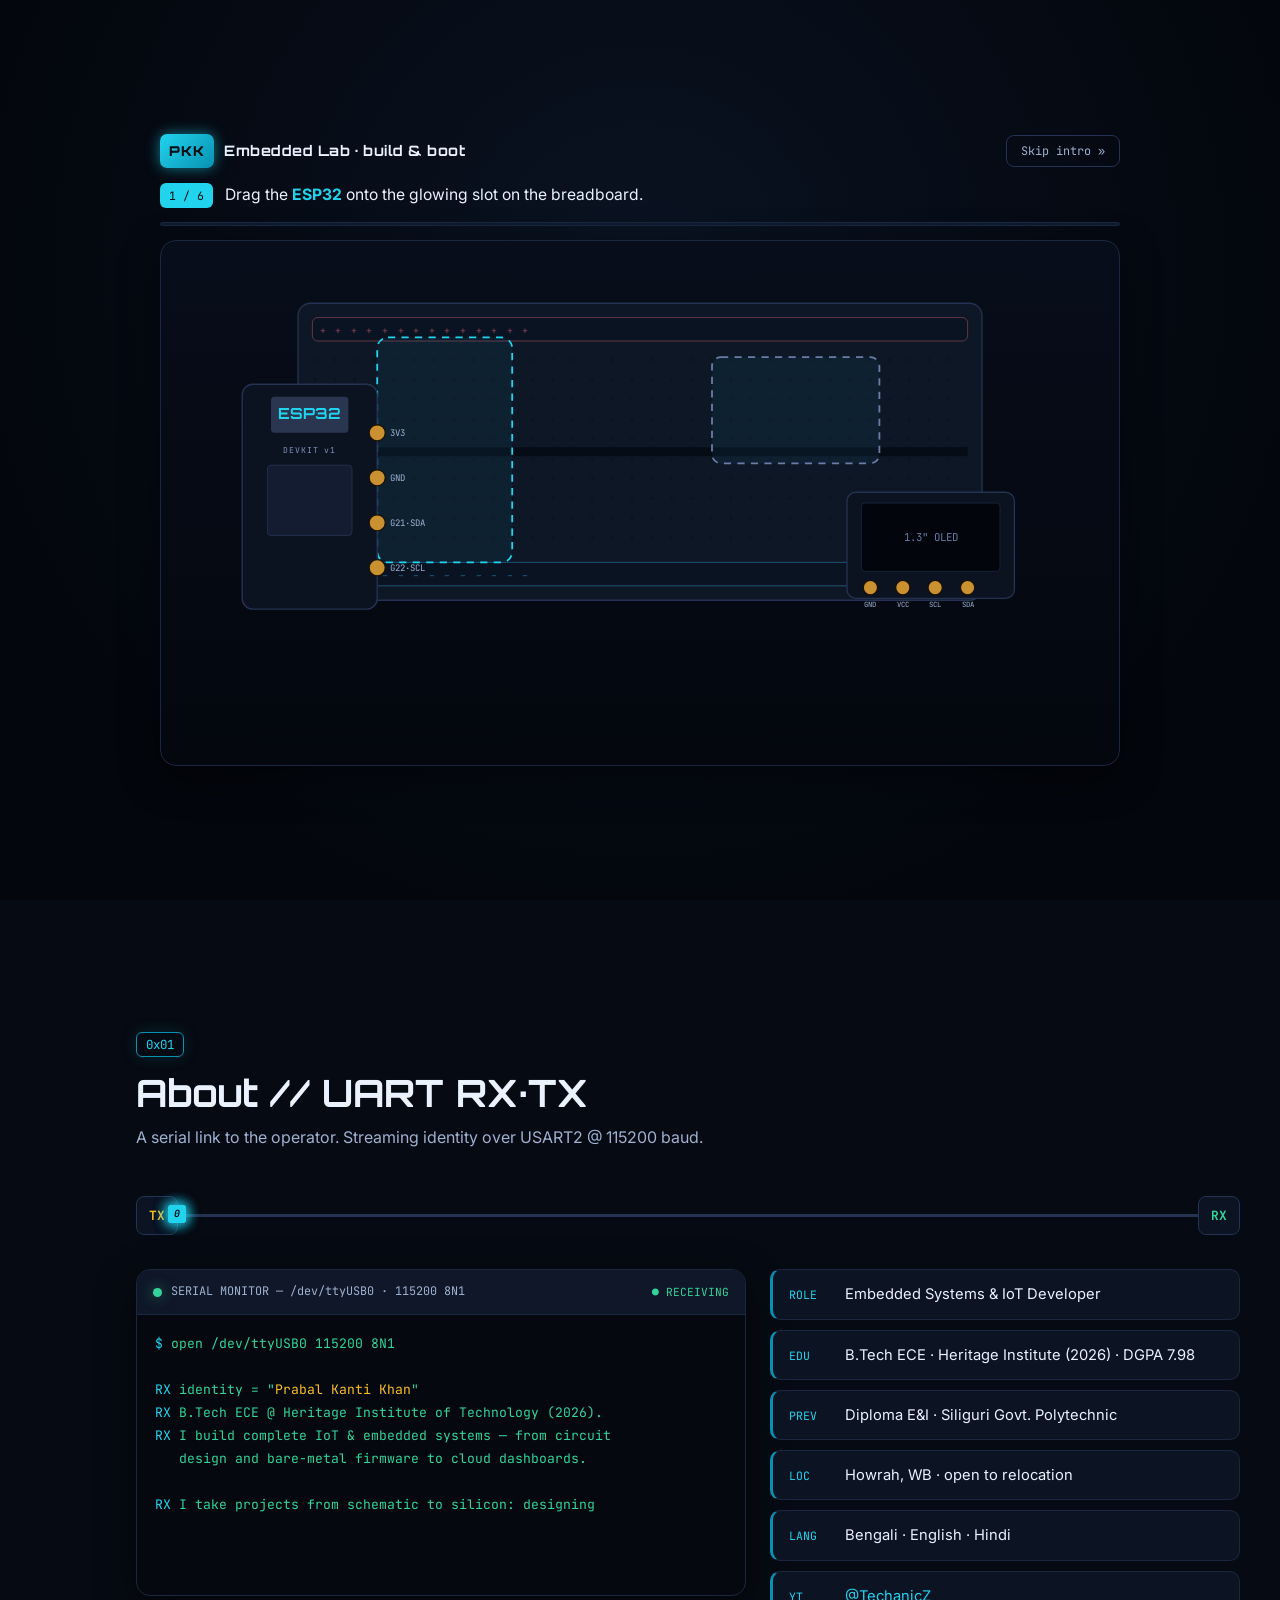
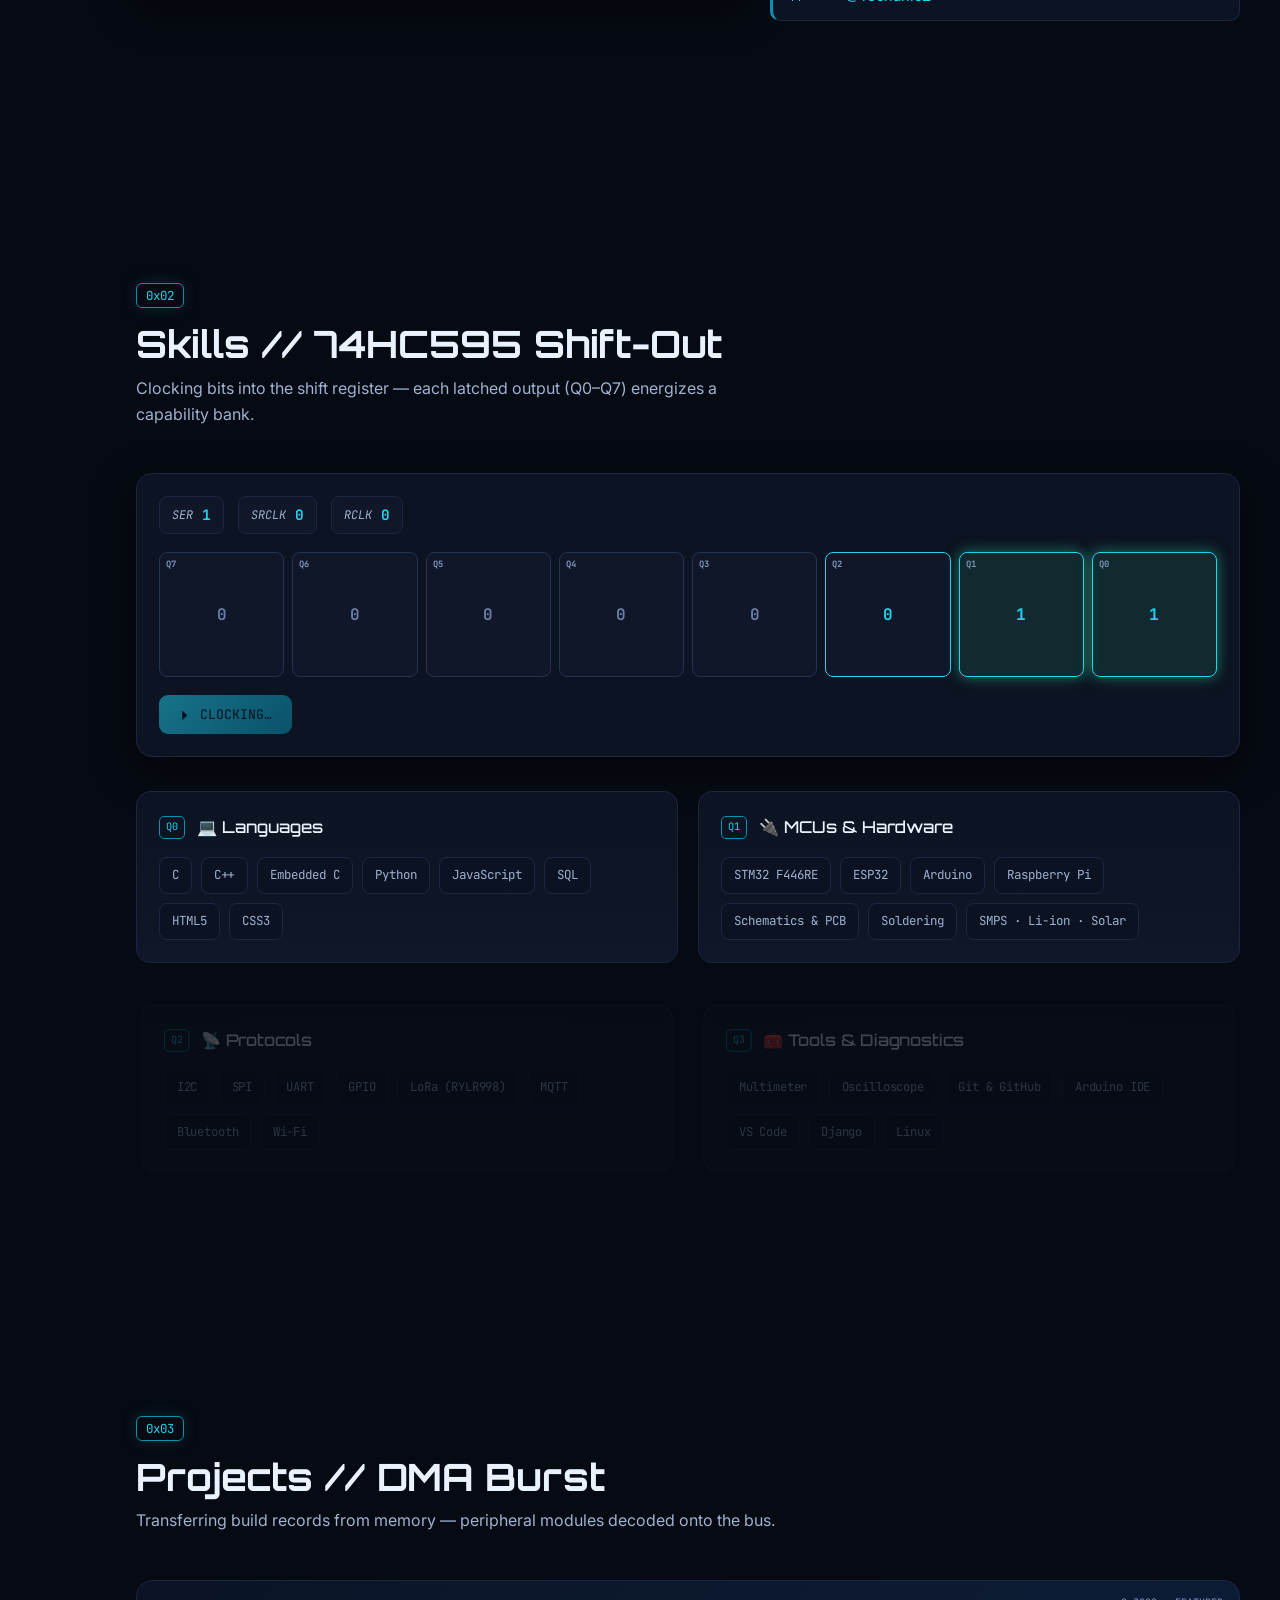
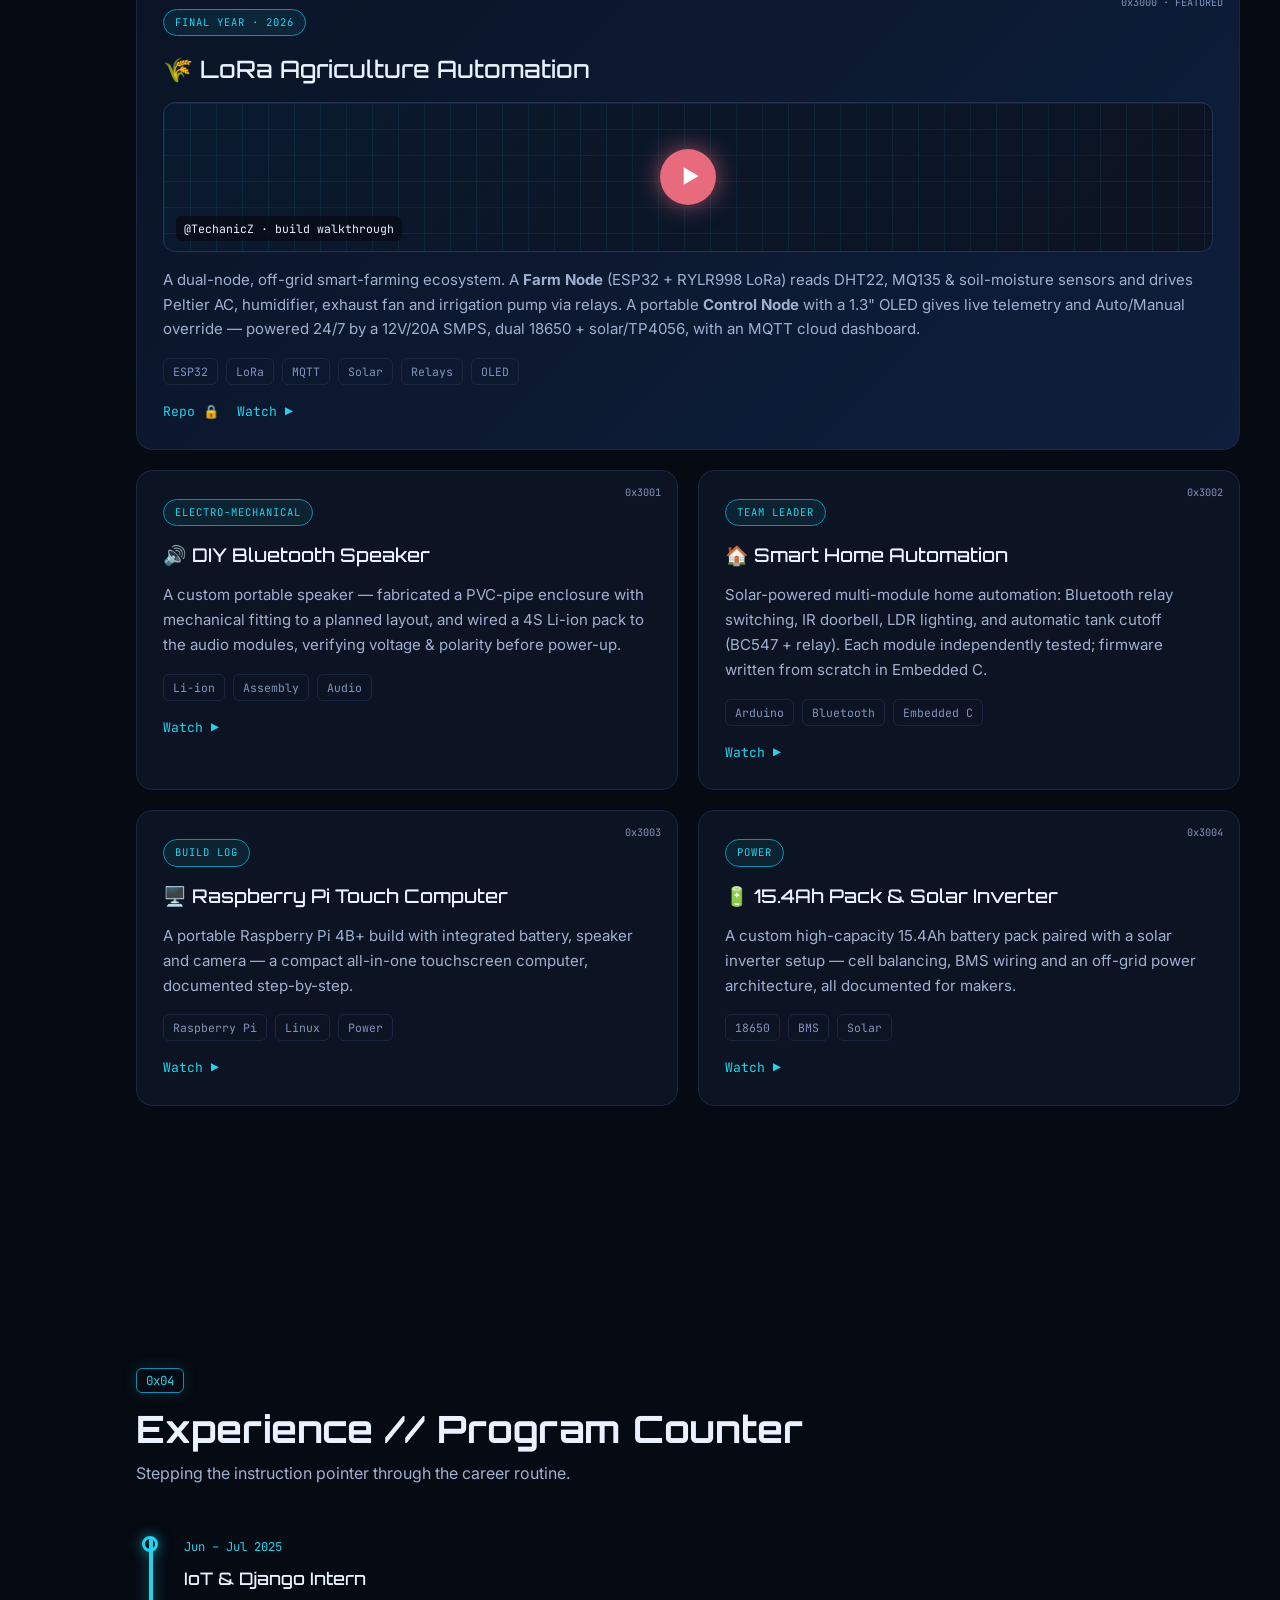
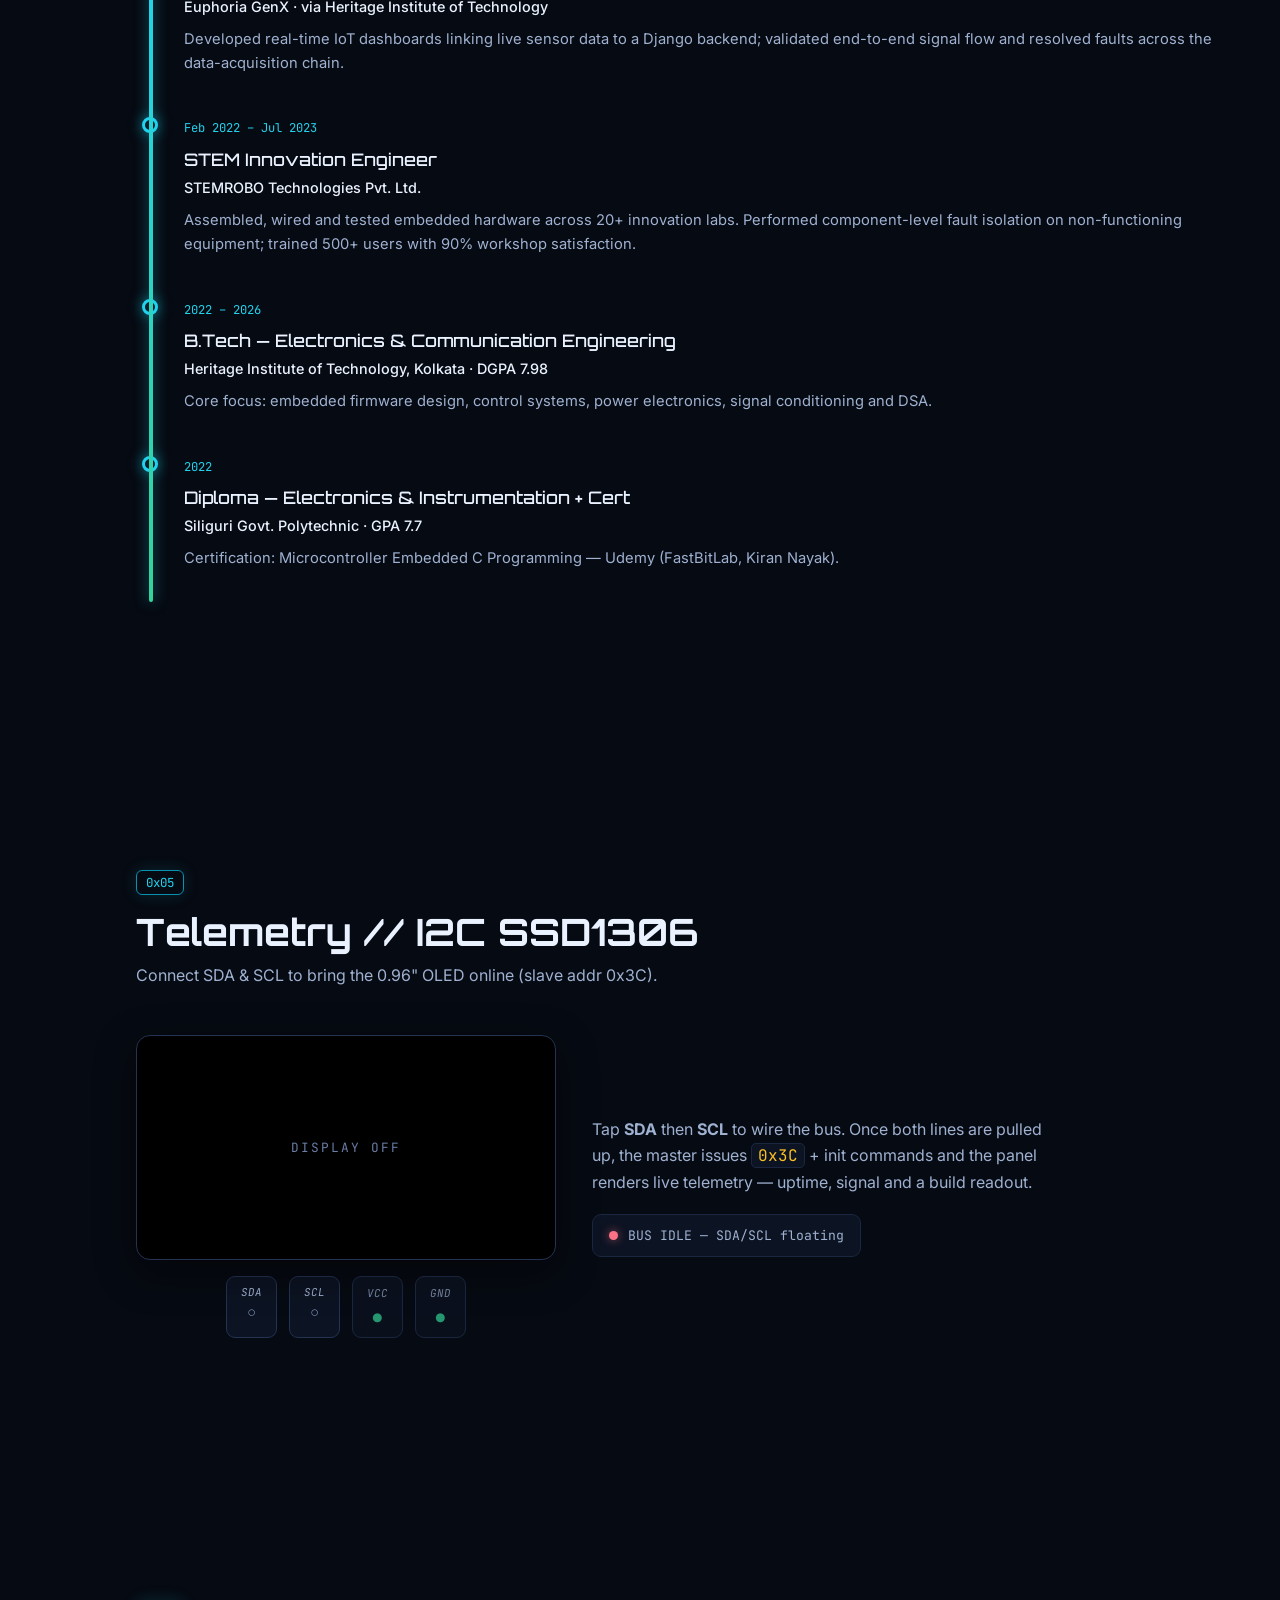
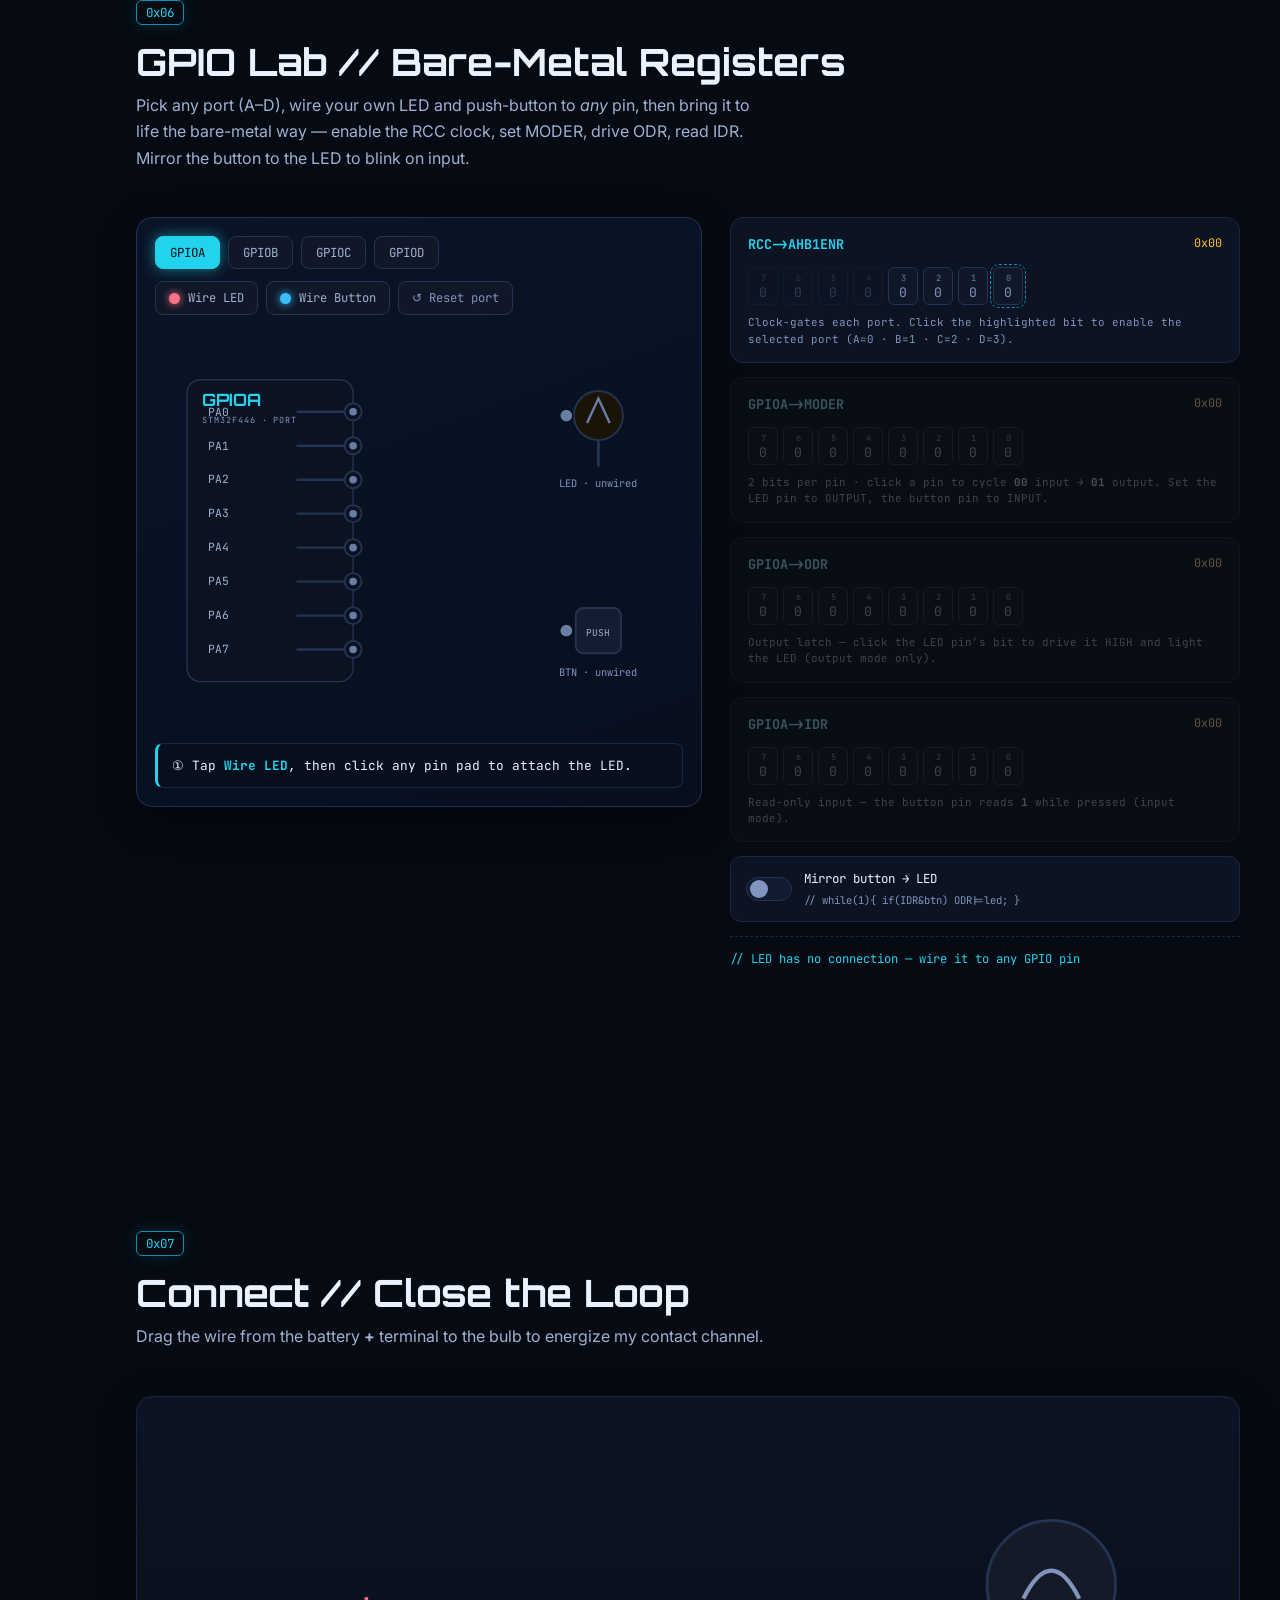
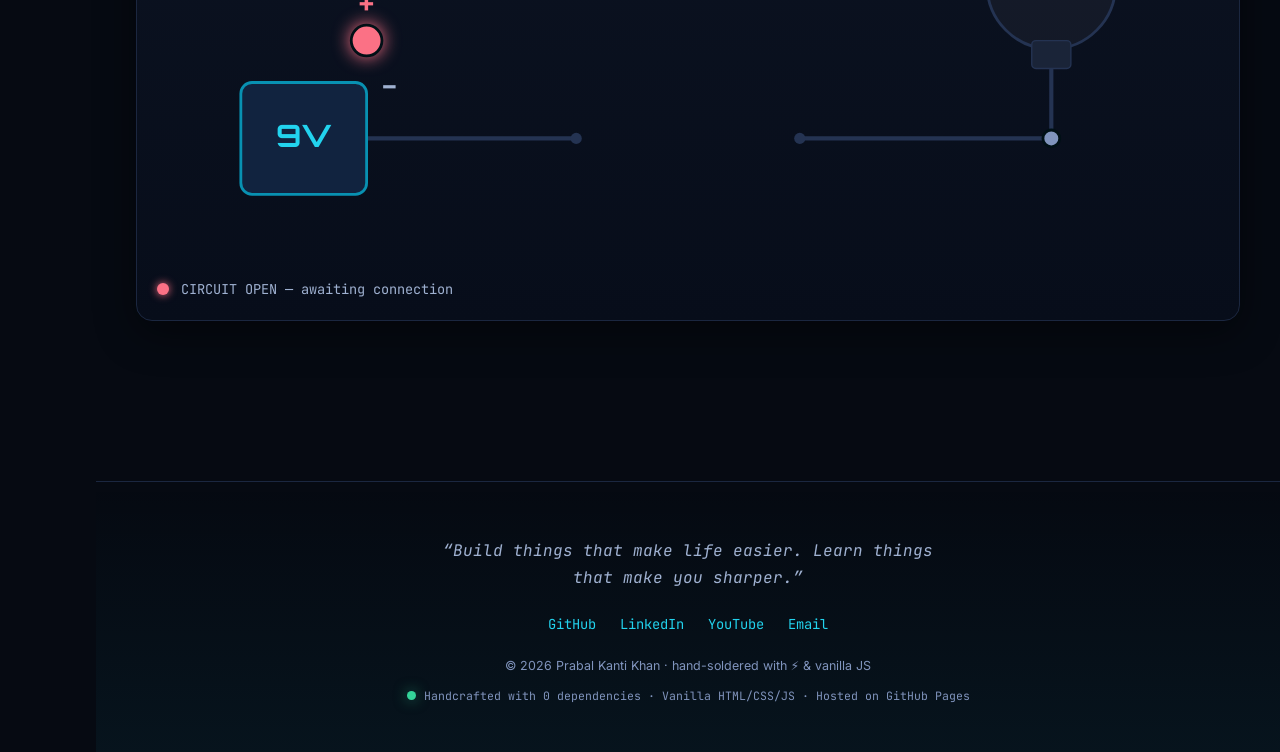
==== commit 0c2be7b1: "feat(content): Download CV button, LoRa video thumbnail, Built-with footer badge + heartbeat LED, ra" ====
--- a/index.html
+++ b/index.html
@@ -208,6 +208,7 @@
       <li data-rail="connect"><b>0x07</b><i>LINK</i></li>
     </ol>
     <span class="rail__pc" id="rail-pc">PC&nbsp;0x00</span>
+    <span class="rail__uptime" id="rail-uptime" title="time since boot">UP 00:00:00</span>
   </aside>
 
   <!-- ====================== NAV ====================== -->
@@ -243,6 +244,7 @@
           <div class="hero__btns">
             <a href="#projects" class="btn btn--primary">Explore Projects</a>
             <a href="#connect" class="btn btn--ghost">Connect a Wire ⚡</a>
+            <a href="assets/Prabal_Kanti_Khan_Resume.pdf" class="btn btn--prog" download aria-label="Download CV (PDF)">DOWNLOAD CV ▼</a>
           </div>
           <div class="hero__socials">
             <a href="https://github.com/khanprabalkanti" target="_blank" rel="noopener">GitHub</a>
@@ -371,6 +373,11 @@
           <span class="pcard__addr">0x3000 · FEATURED</span>
           <span class="pcard__badge">Final Year · 2026</span>
           <h3>🌾 LoRa Agriculture Automation</h3>
+          <a class="vthumb" href="https://www.youtube.com/@TechanicZ" target="_blank" rel="noopener" aria-label="Watch the LoRa Agriculture Automation build on YouTube">
+            <span class="vthumb__grid" aria-hidden="true"></span>
+            <span class="vthumb__play" aria-hidden="true">▶</span>
+            <span class="vthumb__cap">@TechanicZ · build walkthrough</span>
+          </a>
           <p>
             A dual-node, off-grid smart-farming ecosystem. A <strong>Farm Node</strong> (ESP32 + RYLR998 LoRa)
             reads DHT22, MQ135 &amp; soil-moisture sensors and drives Peltier AC, humidifier, exhaust fan and
@@ -644,6 +651,7 @@
       <a href="mailto:prabalkanti.work@gmail.com">Email</a>
     </div>
     <p class="footer__copy">© <span id="year"></span> Prabal Kanti Khan · hand-soldered with ⚡ &amp; vanilla JS</p>
+    <p class="footer__built"><span class="hb" aria-hidden="true"></span> Handcrafted with 0 dependencies · Vanilla HTML/CSS/JS · Hosted on GitHub Pages</p>
   </footer>
 
   <button id="to-top" class="to-top" aria-label="Back to top">▲</button>
--- a/css/style.css
+++ b/css/style.css
@@ -205,6 +205,7 @@
 .rail__list li.on { opacity: 1; border-color: var(--line-2); background: var(--panel); }
 .rail__list li.on b { color: var(--cyan); } .rail__list li.on i { color: var(--ink); }
 .rail__pc { font-family: var(--mono); font-size: .62rem; color: var(--cyan); letter-spacing: 1px; }
+.rail__uptime { font-family: var(--mono); font-size: .56rem; color: var(--dim); letter-spacing: .5px; }
 
 /* =========================================================
    NAV
@@ -244,6 +245,9 @@
 .btn--primary:hover { transform: translateY(-3px); box-shadow: 0 0 24px rgba(34,211,238,.75); }
 .btn--ghost { border: 1px solid var(--cyan-deep); color: var(--cyan); }
 .btn--ghost:hover { background: rgba(34,211,238,.08); transform: translateY(-3px); box-shadow: var(--glow-c); }
+/* "PROG" hardware-style download button */
+.btn--prog { border: 1px solid var(--amber); color: var(--amber); background: rgba(251,191,36,.06); box-shadow: inset 0 0 0 1px rgba(251,191,36,.15); letter-spacing: 1px; }
+.btn--prog:hover { background: rgba(251,191,36,.14); transform: translateY(-3px); box-shadow: var(--glow-a); }
 
 /* generic reveal */
 .reveal { opacity: 0; transform: translateY(34px); transition: opacity .7s ease, transform .7s ease; }
@@ -535,6 +539,16 @@
 .footer__socials a { font-family: var(--mono); font-size: .86rem; color: var(--cyan); transition: .2s; }
 .footer__socials a:hover { text-shadow: var(--glow-c); }
 .footer__copy { font-size: .78rem; color: var(--dim); }
+.footer__built { font-family: var(--mono); font-size: .72rem; color: var(--dim); margin-top: 10px; display: inline-flex; align-items: center; gap: 8px; }
+.hb { width: 9px; height: 9px; border-radius: 50%; background: var(--green); box-shadow: var(--glow-g); animation: heartbeat 1s ease-in-out infinite; }
+@keyframes heartbeat { 0%,100% { transform: scale(1); opacity: 1; } 18% { transform: scale(1.5); opacity: .7; } 36% { transform: scale(1); opacity: 1; } }
+
+/* project video thumbnail */
+.vthumb { position: relative; display: block; height: 150px; border-radius: 12px; overflow: hidden; margin: 4px 0 16px; border: 1px solid var(--line-2); background: linear-gradient(135deg, #0a1a2e, #0c1322); }
+.vthumb__grid { position: absolute; inset: 0; background-image: linear-gradient(rgba(34,211,238,.08) 1px, transparent 1px), linear-gradient(90deg, rgba(34,211,238,.08) 1px, transparent 1px); background-size: 26px 26px; }
+.vthumb__play { position: absolute; top: 50%; left: 50%; transform: translate(-50%,-50%); width: 56px; height: 56px; border-radius: 50%; display: grid; place-items: center; background: rgba(251,113,133,.92); color: #fff; font-size: 1.2rem; padding-left: 4px; box-shadow: 0 0 24px rgba(251,113,133,.6); transition: transform .25s; }
+.vthumb:hover .vthumb__play { transform: translate(-50%,-50%) scale(1.12); }
+.vthumb__cap { position: absolute; left: 12px; bottom: 10px; font-family: var(--mono); font-size: .72rem; color: var(--ink); background: rgba(6,10,18,.7); padding: 3px 8px; border-radius: 6px; }
 .to-top { position: fixed; bottom: 26px; right: 26px; z-index: 80; width: 46px; height: 46px; border-radius: 12px; cursor: pointer; background: var(--panel); border: 1px solid var(--cyan-deep); color: var(--cyan); font-size: .9rem; opacity: 0; transform: translateY(20px); pointer-events: none; transition: .3s; box-shadow: var(--soft); }
 .to-top.show { opacity: 1; transform: none; pointer-events: auto; }
 .to-top:hover { background: rgba(34,211,238,.1); box-shadow: var(--glow-c); }
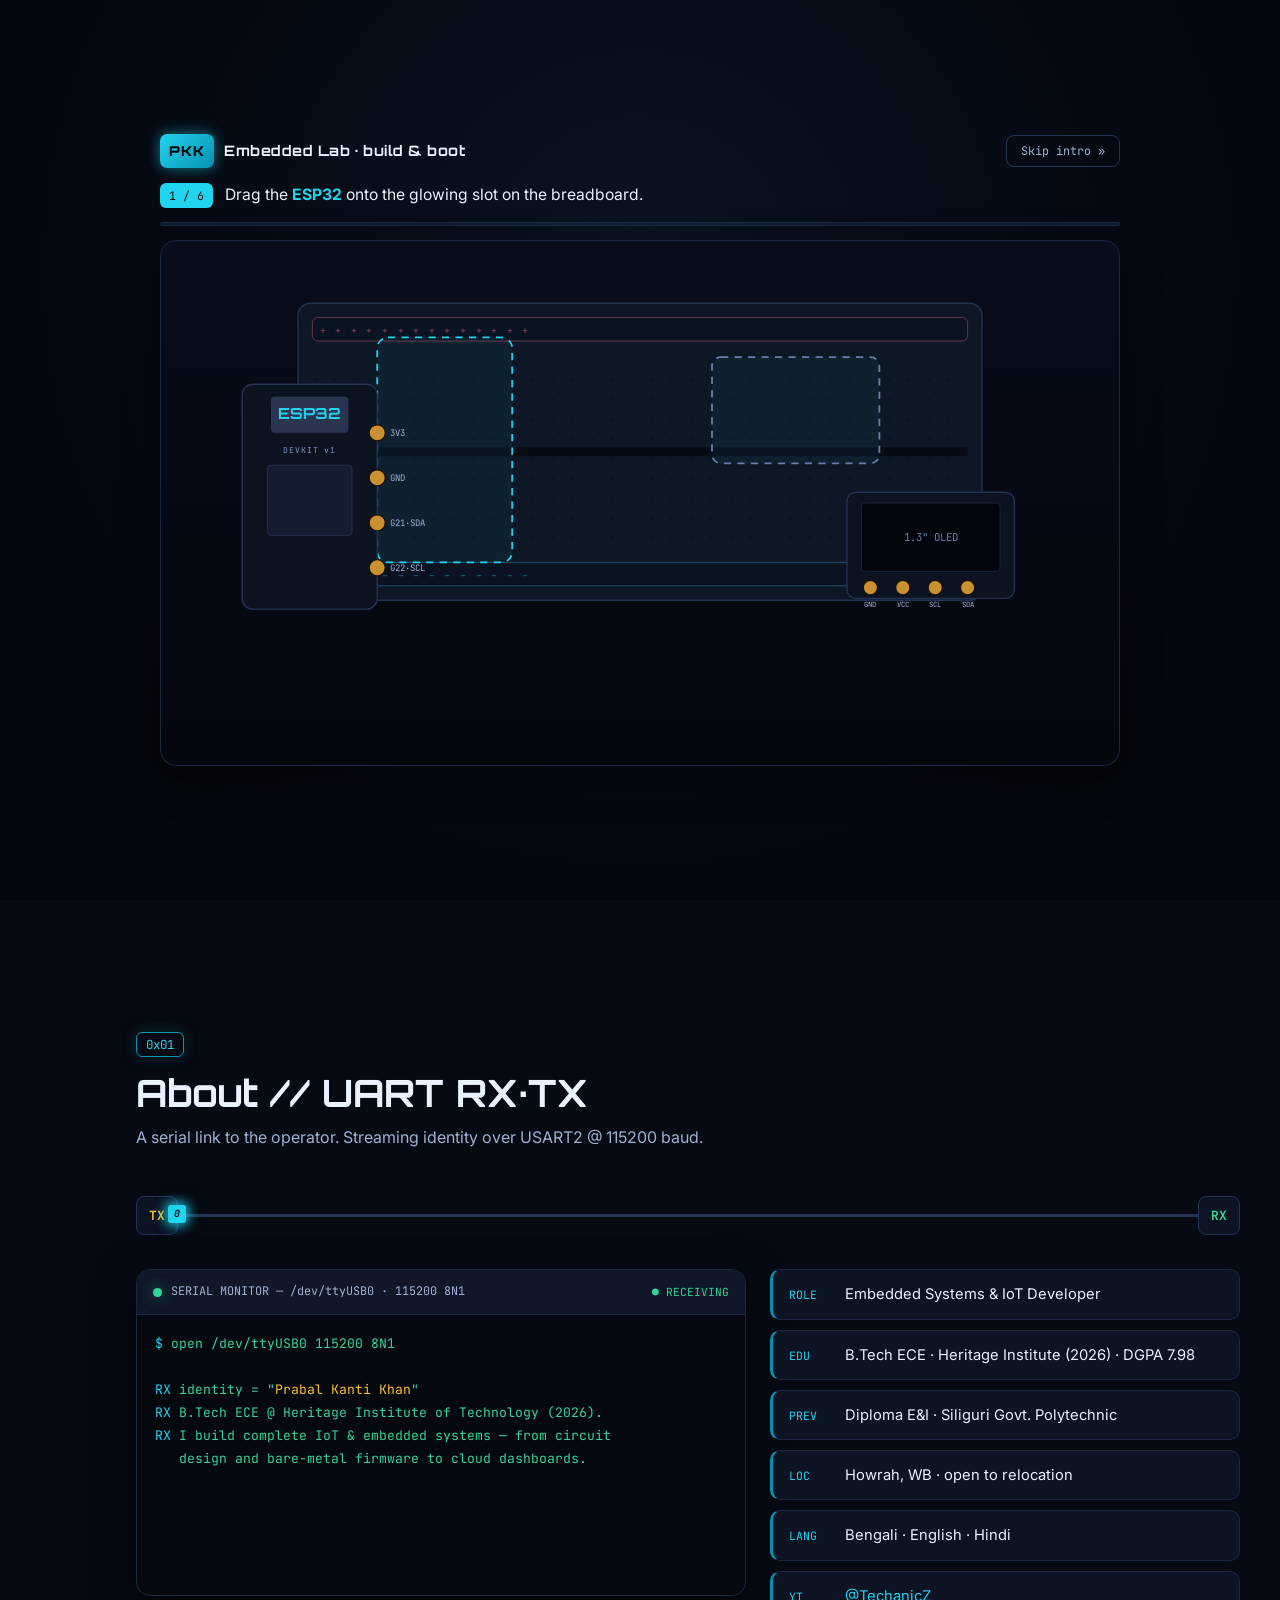
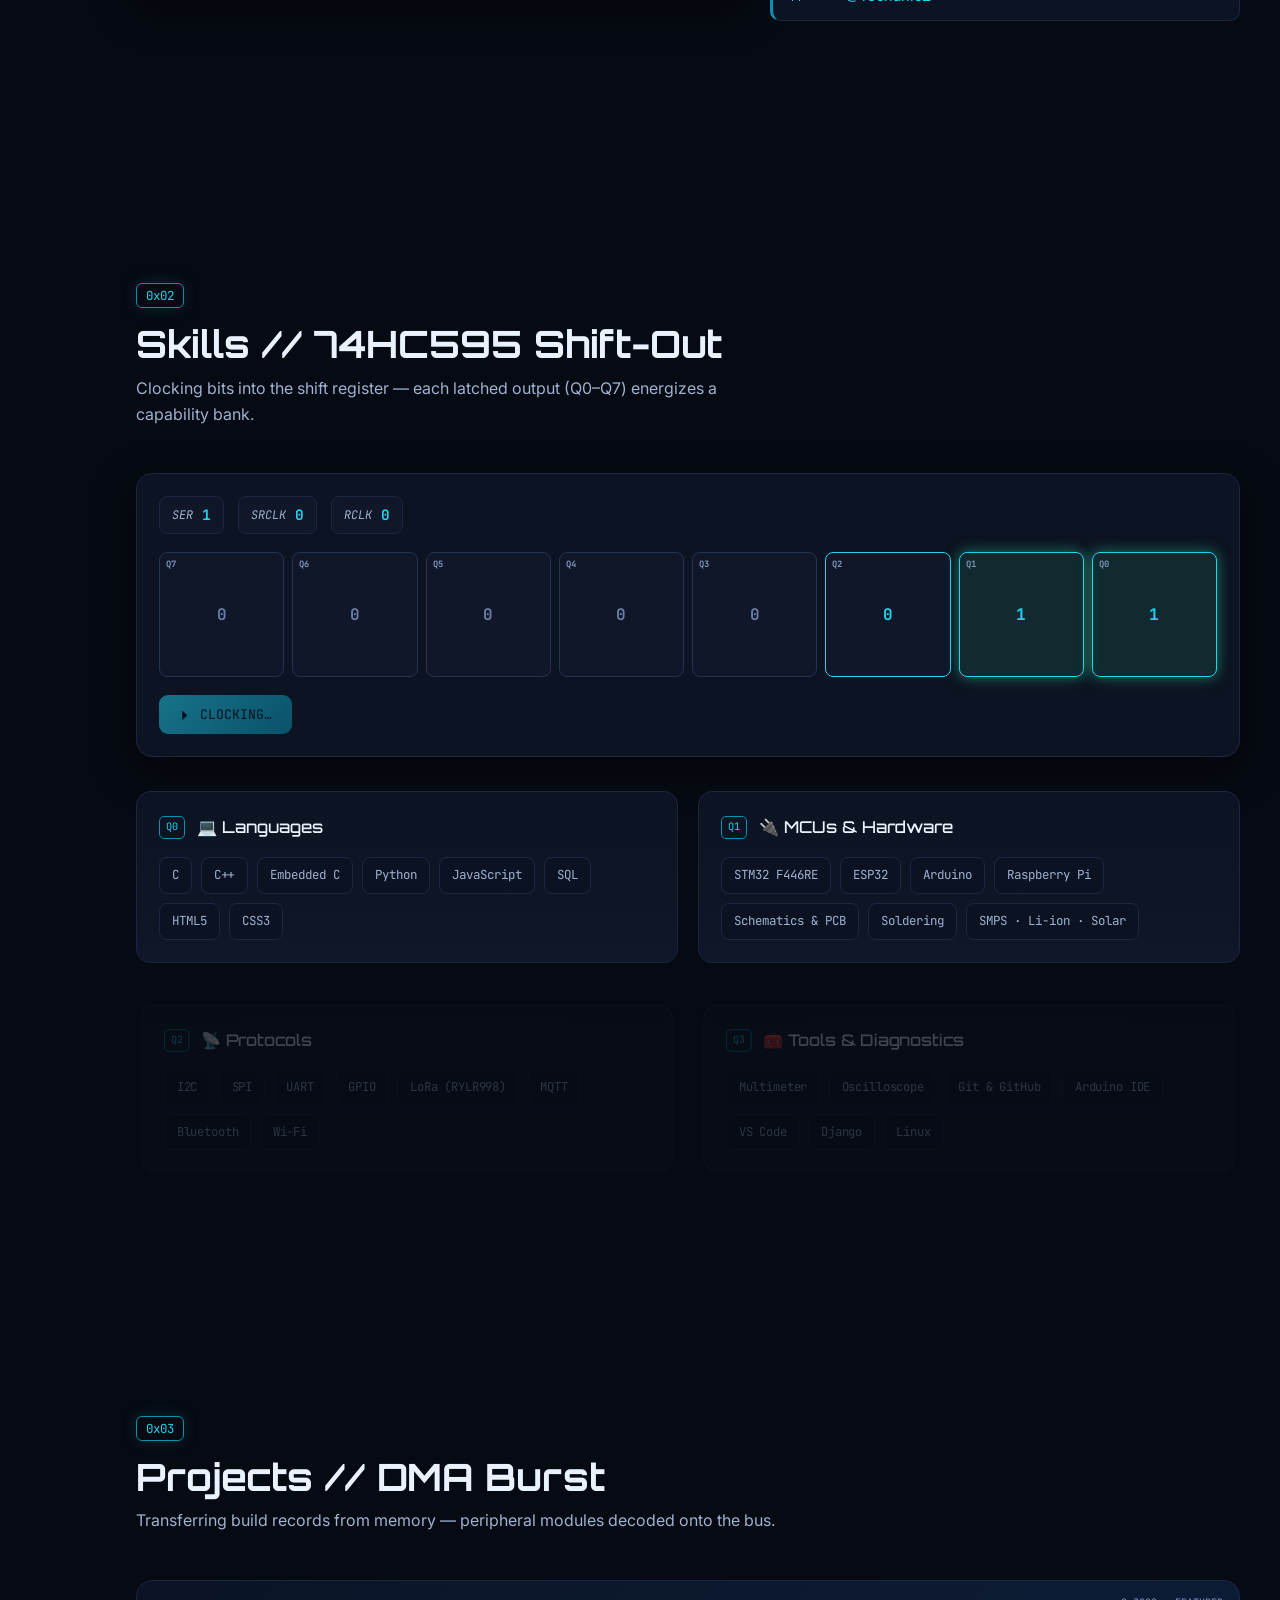
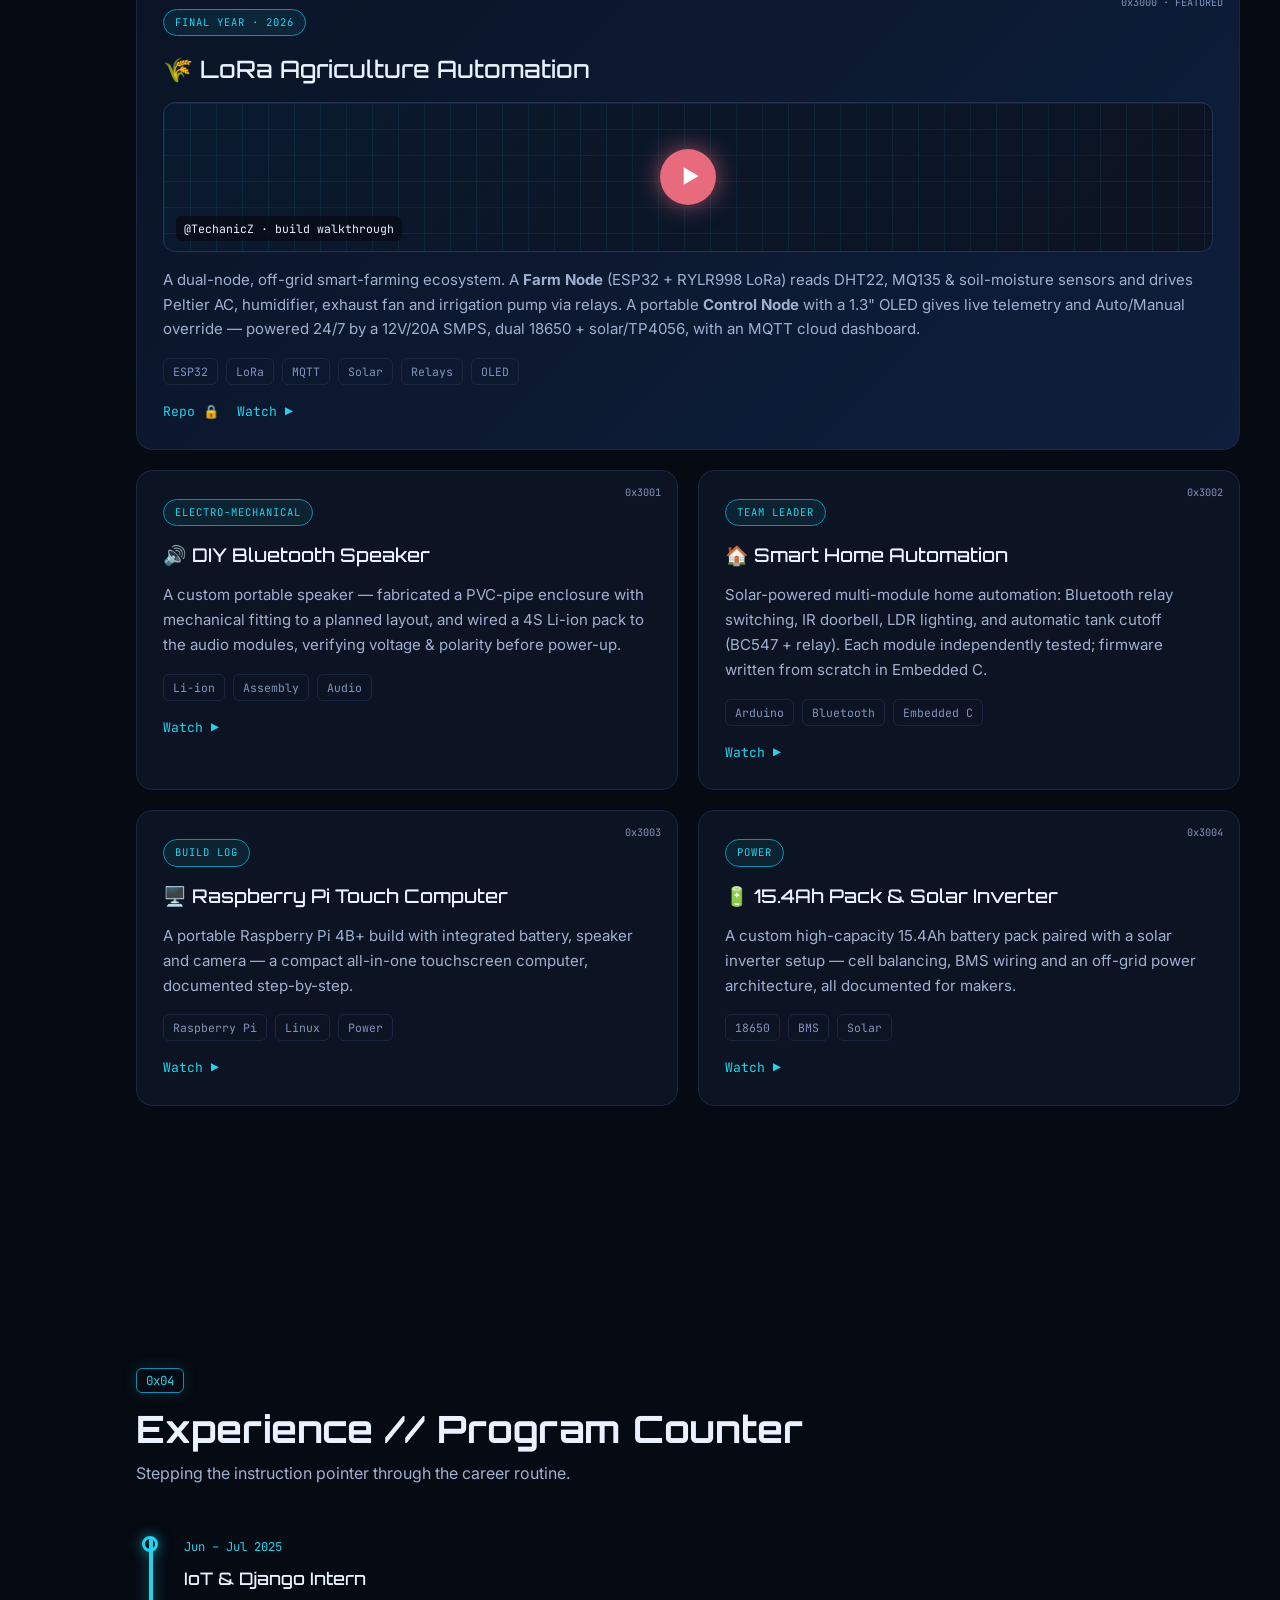
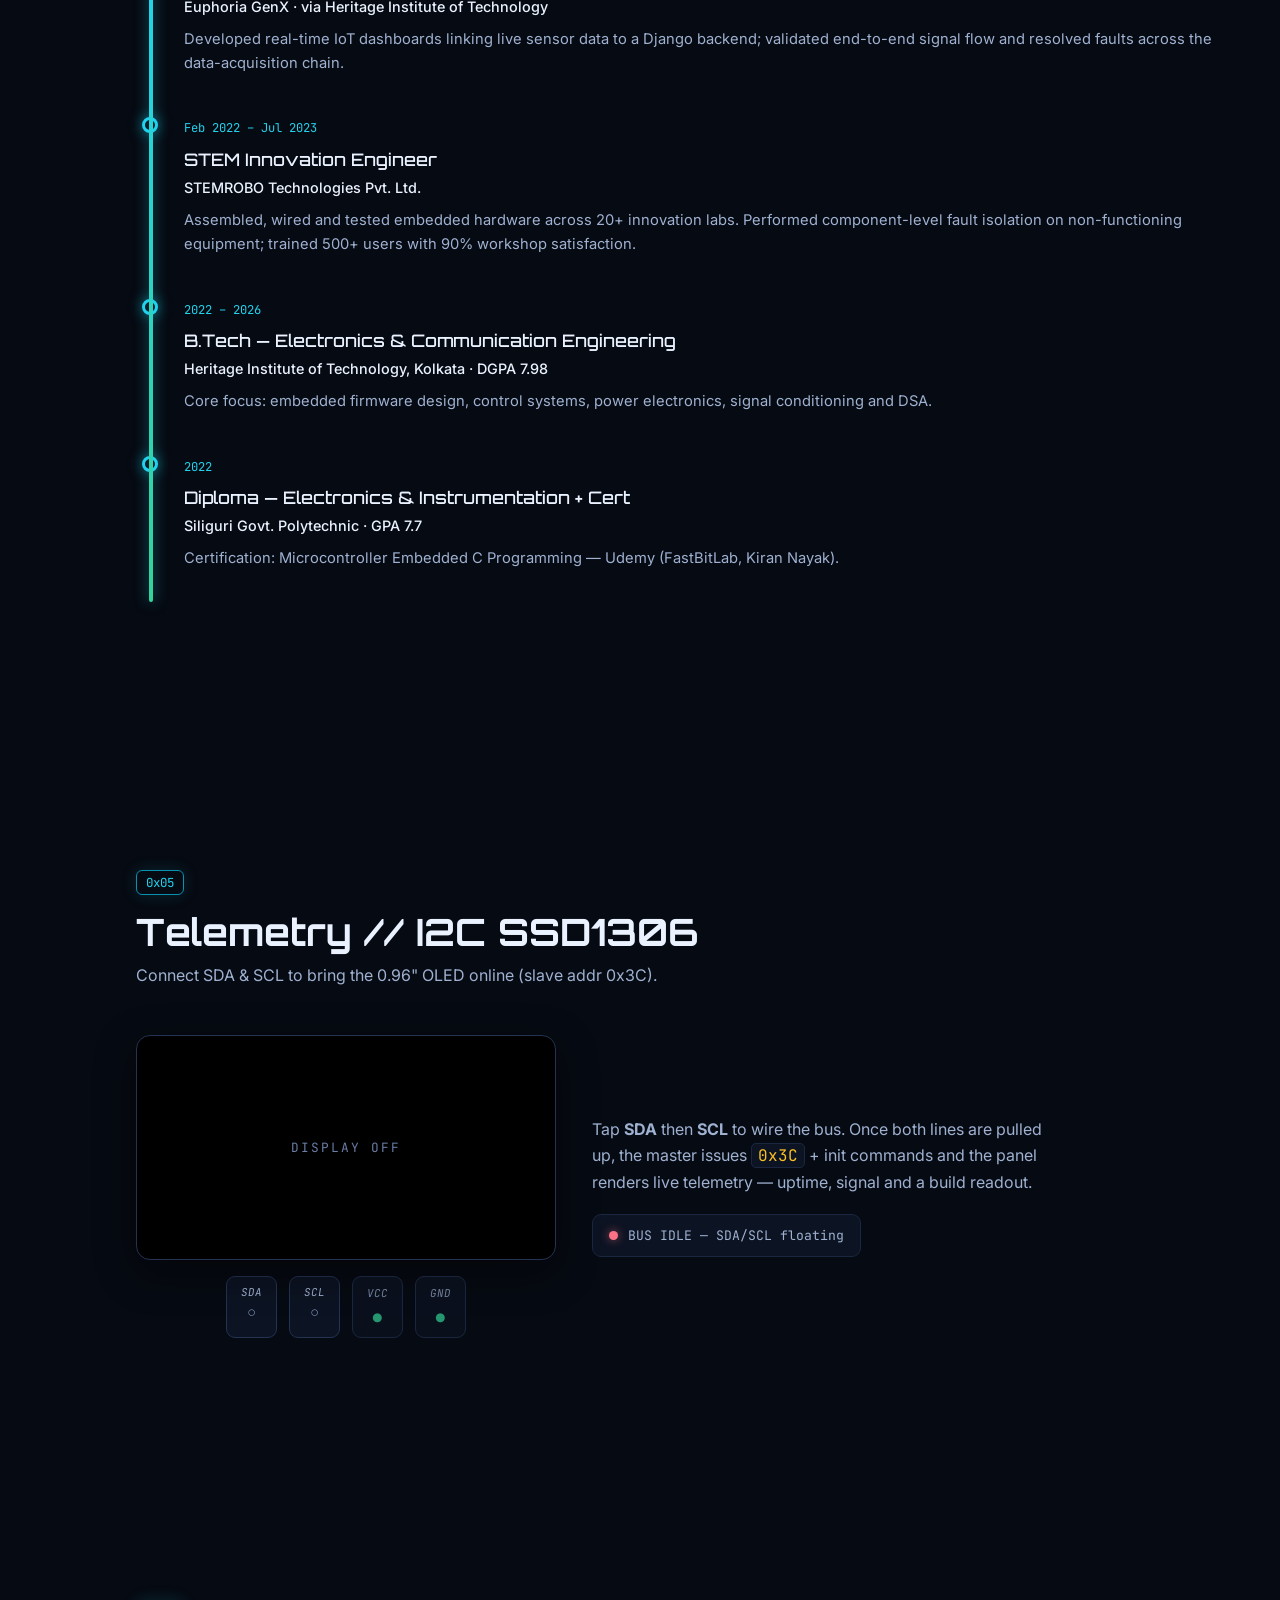
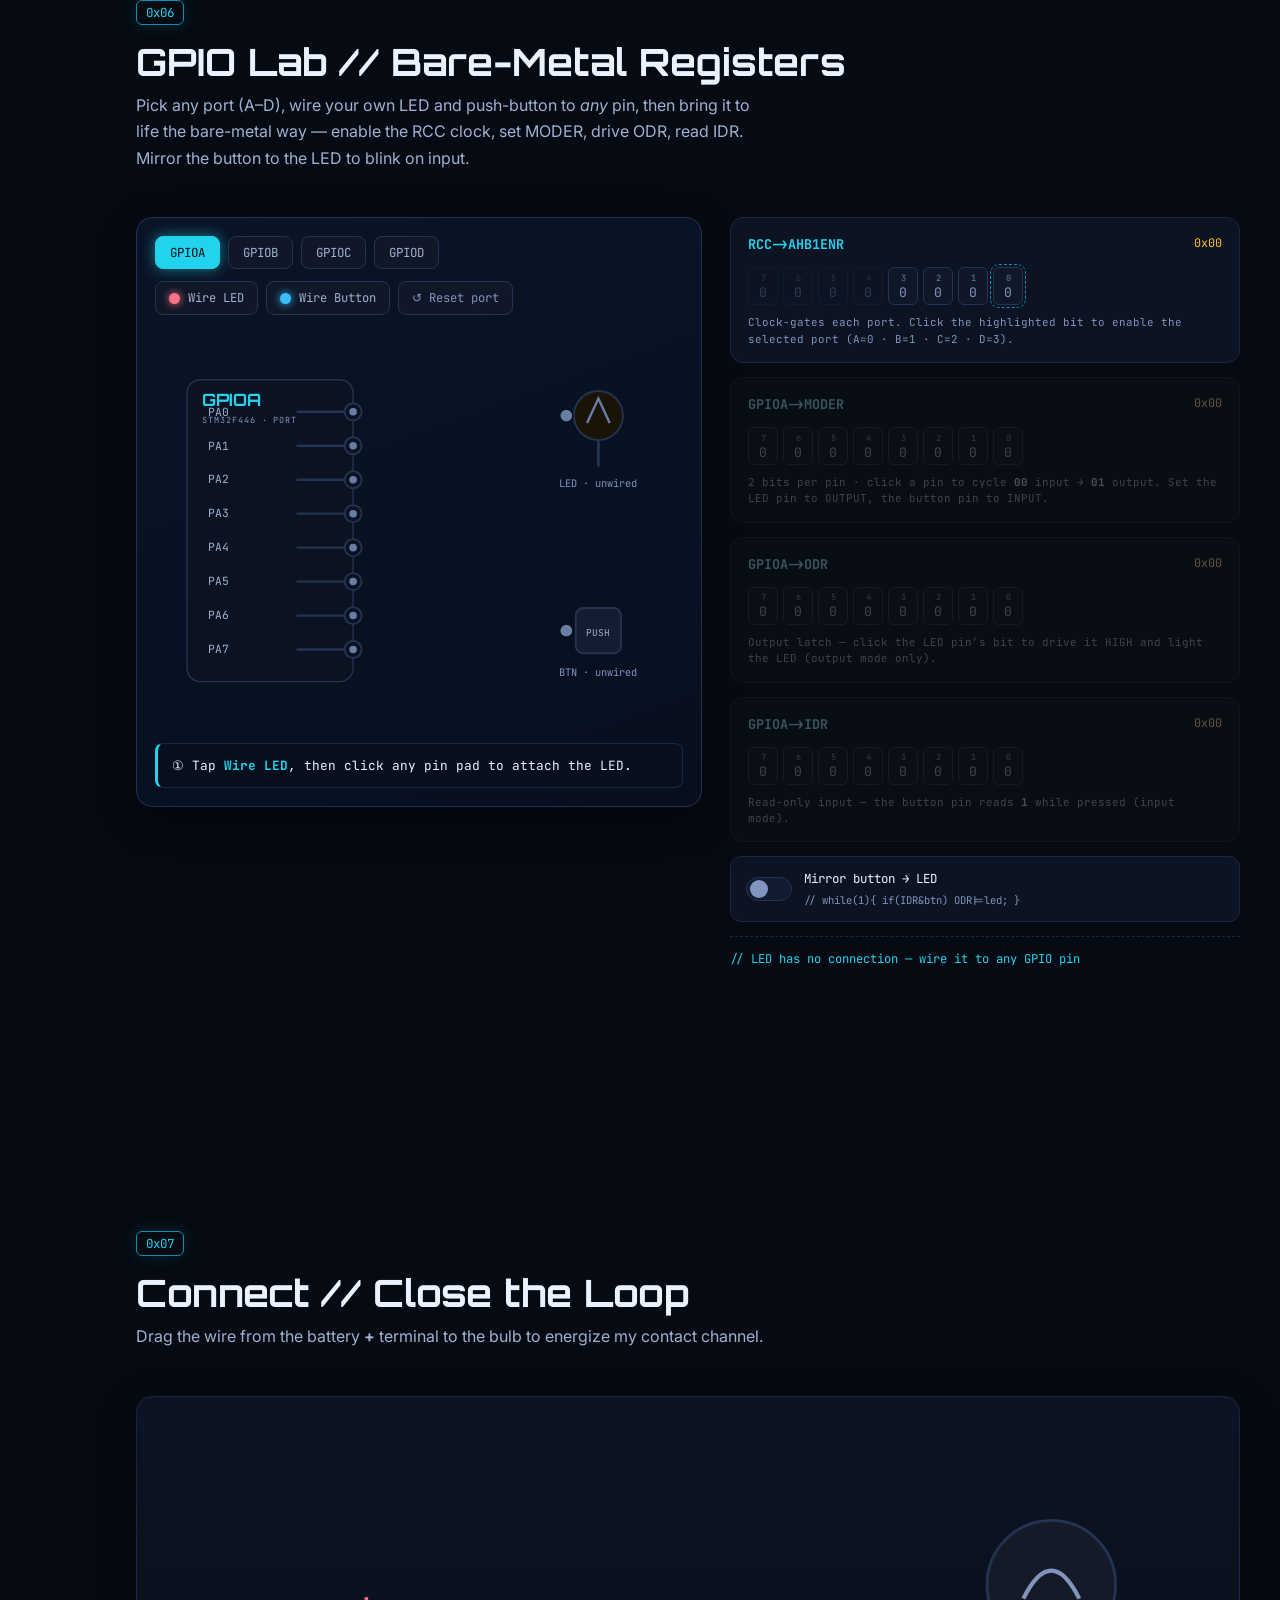
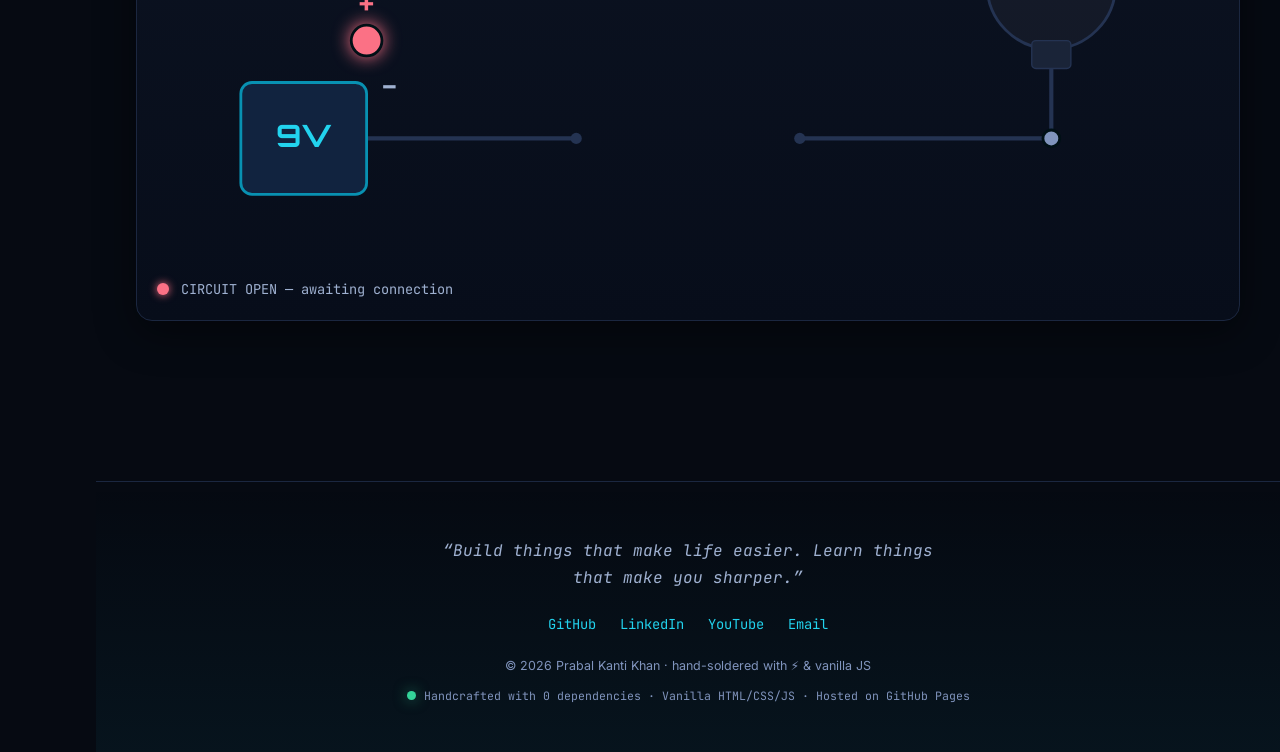
==== commit 523ffa5d: "feat(polish): firmware-flash preloader, magnetic cursor, Web Audio sound toggle, Konami debug mode" ====
--- a/index.html
+++ b/index.html
@@ -85,6 +85,16 @@
     </div>
   </noscript>
 
+  <!-- ====================== PRELOADER (firmware flash) ====================== -->
+  <div id="preloader" class="preloader" role="status" aria-live="polite" aria-label="Loading">
+    <div class="preloader__inner">
+      <p class="preloader__title">Initializing Lab Environment<span id="pre-dots"></span></p>
+      <pre class="preloader__hex" id="pre-hex" aria-hidden="true"></pre>
+      <div class="preloader__bar"><span id="pre-bar"></span></div>
+      <p class="preloader__pct" id="pre-pct">0x0000</p>
+    </div>
+  </div>
+
   <!-- ====================== INTRO: BREADBOARD ASSEMBLY ====================== -->
   <div id="assembly" class="asm">
     <div class="asm__panel">
@@ -226,6 +236,7 @@
       <a href="#gpio">GPIO Lab</a>
       <a href="#connect" class="nav__cta">Connect</a>
     </nav>
+    <button class="nav__sound" id="sound-toggle" type="button" aria-pressed="false" aria-label="Toggle sound effects" title="Sound: off">🔇</button>
     <button class="nav__burger" id="nav-burger" aria-label="Toggle menu"><span></span><span></span><span></span></button>
   </header>
 
@@ -656,6 +667,7 @@
 
   <button id="to-top" class="to-top" aria-label="Back to top">▲</button>
 
+  <script src="js/preloader.js" defer></script>
   <script src="js/pcb.js" defer></script>
   <script src="js/hero-mcu.js" defer></script>
   <script src="js/uart.js" defer></script>
@@ -664,6 +676,9 @@
   <script src="js/gpio.js" defer></script>
   <script src="js/wire.js" defer></script>
   <script src="js/assembly.js" defer></script>
+  <script src="js/sound.js" defer></script>
+  <script src="js/cursor.js" defer></script>
+  <script src="js/easter-egg.js" defer></script>
   <script src="js/core.js" defer></script>
 </body>
 </html>
--- a/css/style.css
+++ b/css/style.css
@@ -187,6 +187,38 @@
 .oledzoom__l1, .oledzoom__l2 { font-family: var(--disp); font-weight: 900; color: #bfefff; text-shadow: 0 0 24px var(--cyan); line-height: 1; }
 .oledzoom__l1 { font-size: clamp(2rem, 9vw, 5rem); }
 .oledzoom__l2 { font-size: clamp(2.6rem, 12vw, 7rem); color: var(--cyan); }
+
+/* =========================================================
+   PRELOADER
+   ========================================================= */
+.preloader {
+  position: fixed; inset: 0; z-index: 1200;
+  background: radial-gradient(circle at 50% 40%, #0a1322, #03060c 75%);
+  display: grid; place-items: center;
+  transition: opacity .5s ease, visibility .5s;
+}
+.preloader.done { opacity: 0; visibility: hidden; pointer-events: none; }
+.preloader__inner { width: min(560px, 86vw); }
+.preloader__title { font-family: var(--mono); color: var(--cyan); font-size: clamp(.9rem, 3vw, 1.1rem); letter-spacing: 1px; text-shadow: var(--glow-c); }
+.preloader__hex { font-family: var(--mono); font-size: .72rem; color: var(--green); line-height: 1.6; min-height: 130px; margin: 14px 0; white-space: pre-wrap; opacity: .85; }
+.preloader__bar { height: 5px; border-radius: 4px; background: #0e1a2e; border: 1px solid var(--line); overflow: hidden; }
+.preloader__bar span { display: block; height: 100%; width: 0; background: linear-gradient(90deg, var(--cyan-deep), var(--cyan)); box-shadow: var(--glow-c); }
+.preloader__pct { font-family: var(--mono); font-size: .74rem; color: var(--amber); margin-top: 8px; text-align: right; }
+
+/* nav sound toggle */
+.nav__sound { background: none; border: 1px solid var(--line-2); color: var(--cyan); border-radius: 8px; width: 38px; height: 38px; font-size: 1rem; cursor: pointer; transition: .2s; line-height: 1; }
+.nav__sound:hover { border-color: var(--cyan); box-shadow: var(--glow-c); }
+.nav__sound.on { border-color: var(--green); box-shadow: var(--glow-g); }
+
+/* debug mode */
+.dbg-fps { position: fixed; top: 10px; right: 12px; z-index: 1300; font-family: var(--mono); font-size: .74rem; color: var(--green); background: rgba(6,10,18,.85); border: 1px solid var(--green); border-radius: 7px; padding: 5px 10px; pointer-events: none; }
+.dbg-toast { position: fixed; left: 50%; bottom: 28px; transform: translate(-50%, 30px); z-index: 1300; font-family: var(--mono); font-size: .82rem; color: var(--ink); background: rgba(12,19,34,.96); border: 1px solid var(--cyan); border-radius: 10px; padding: 12px 20px; box-shadow: var(--glow-c); opacity: 0; transition: opacity .35s, transform .35s; max-width: 90vw; }
+.dbg-toast.show { opacity: 1; transform: translate(-50%, 0); }
+body.debug-mode .btn, body.debug-mode button, body.debug-mode a,
+body.debug-mode .pcard, body.debug-mode .gpad, body.debug-mode .apin,
+body.debug-mode [tabindex], body.debug-mode .gbit, body.debug-mode .ccard {
+  outline: 1px dashed rgba(52,211,153,.55) !important; outline-offset: 1px;
+}
 
 /* =========================================================
    SYSTEM RAIL
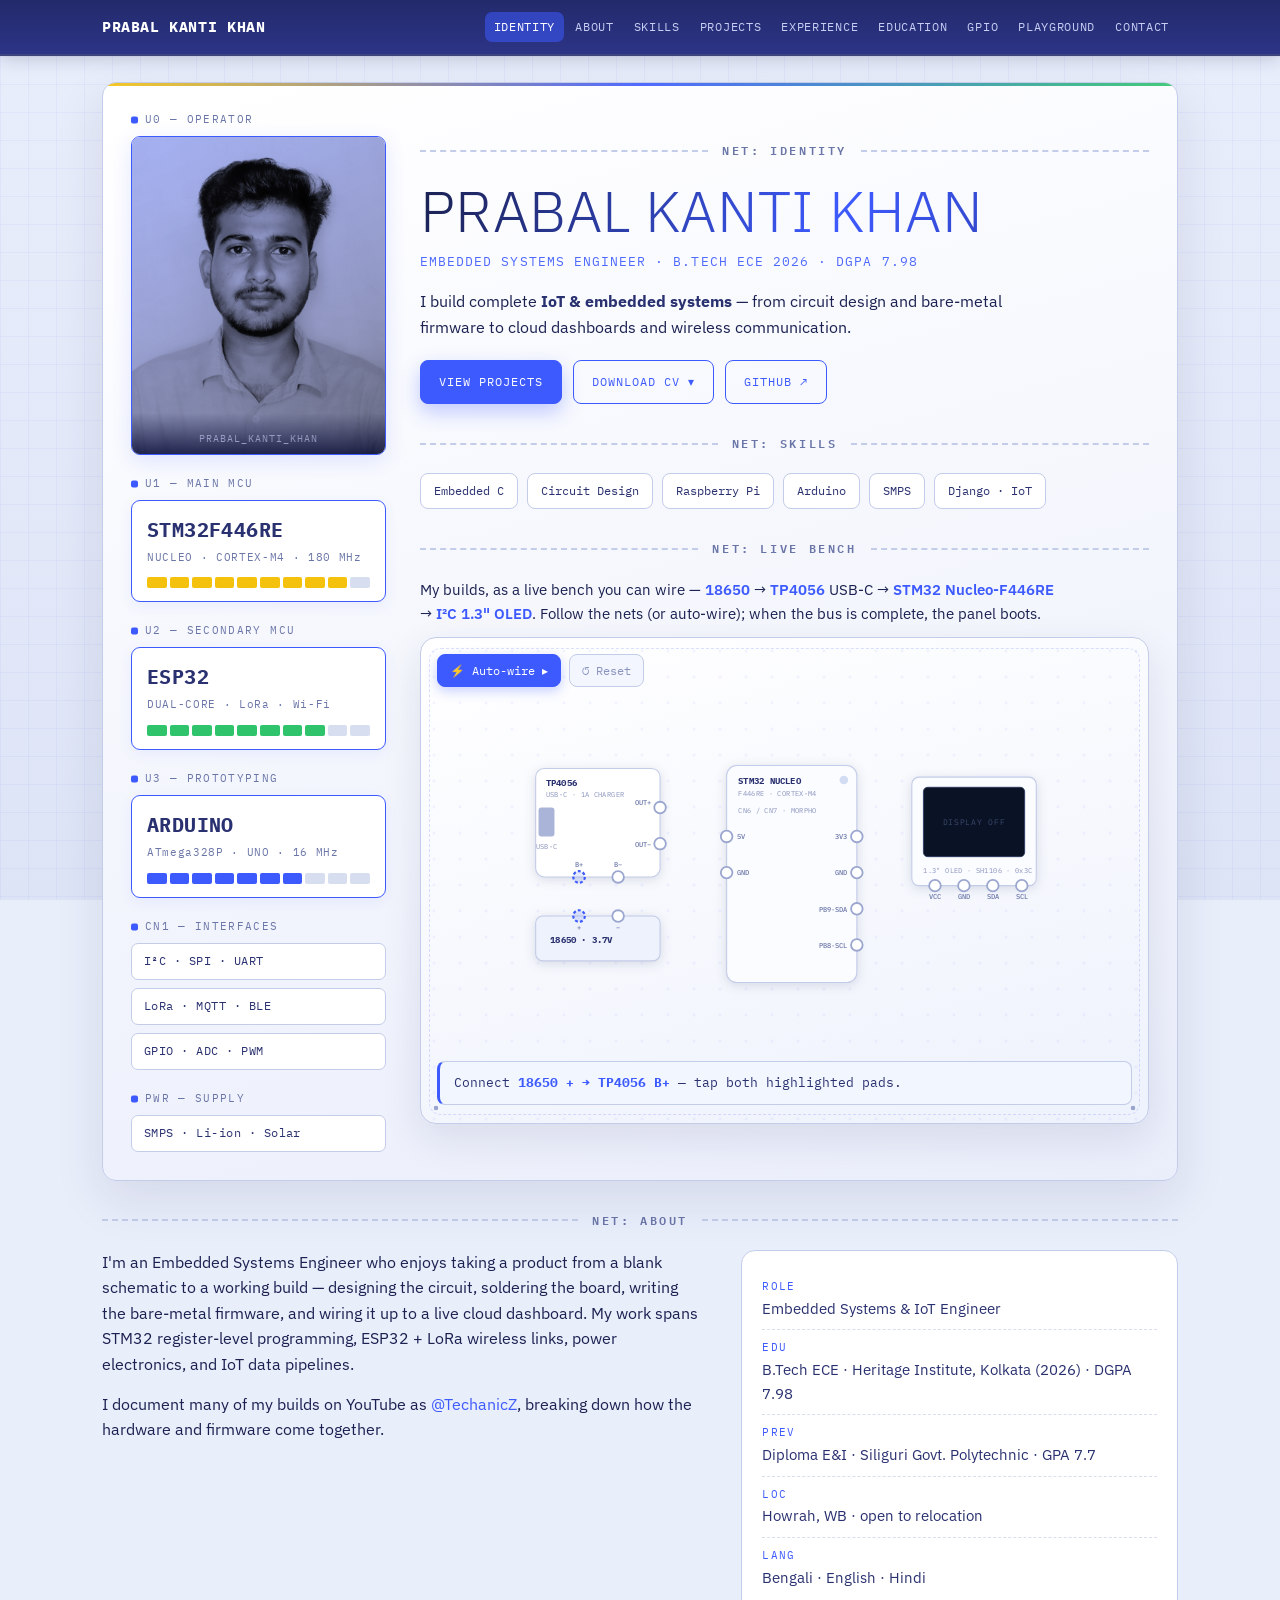
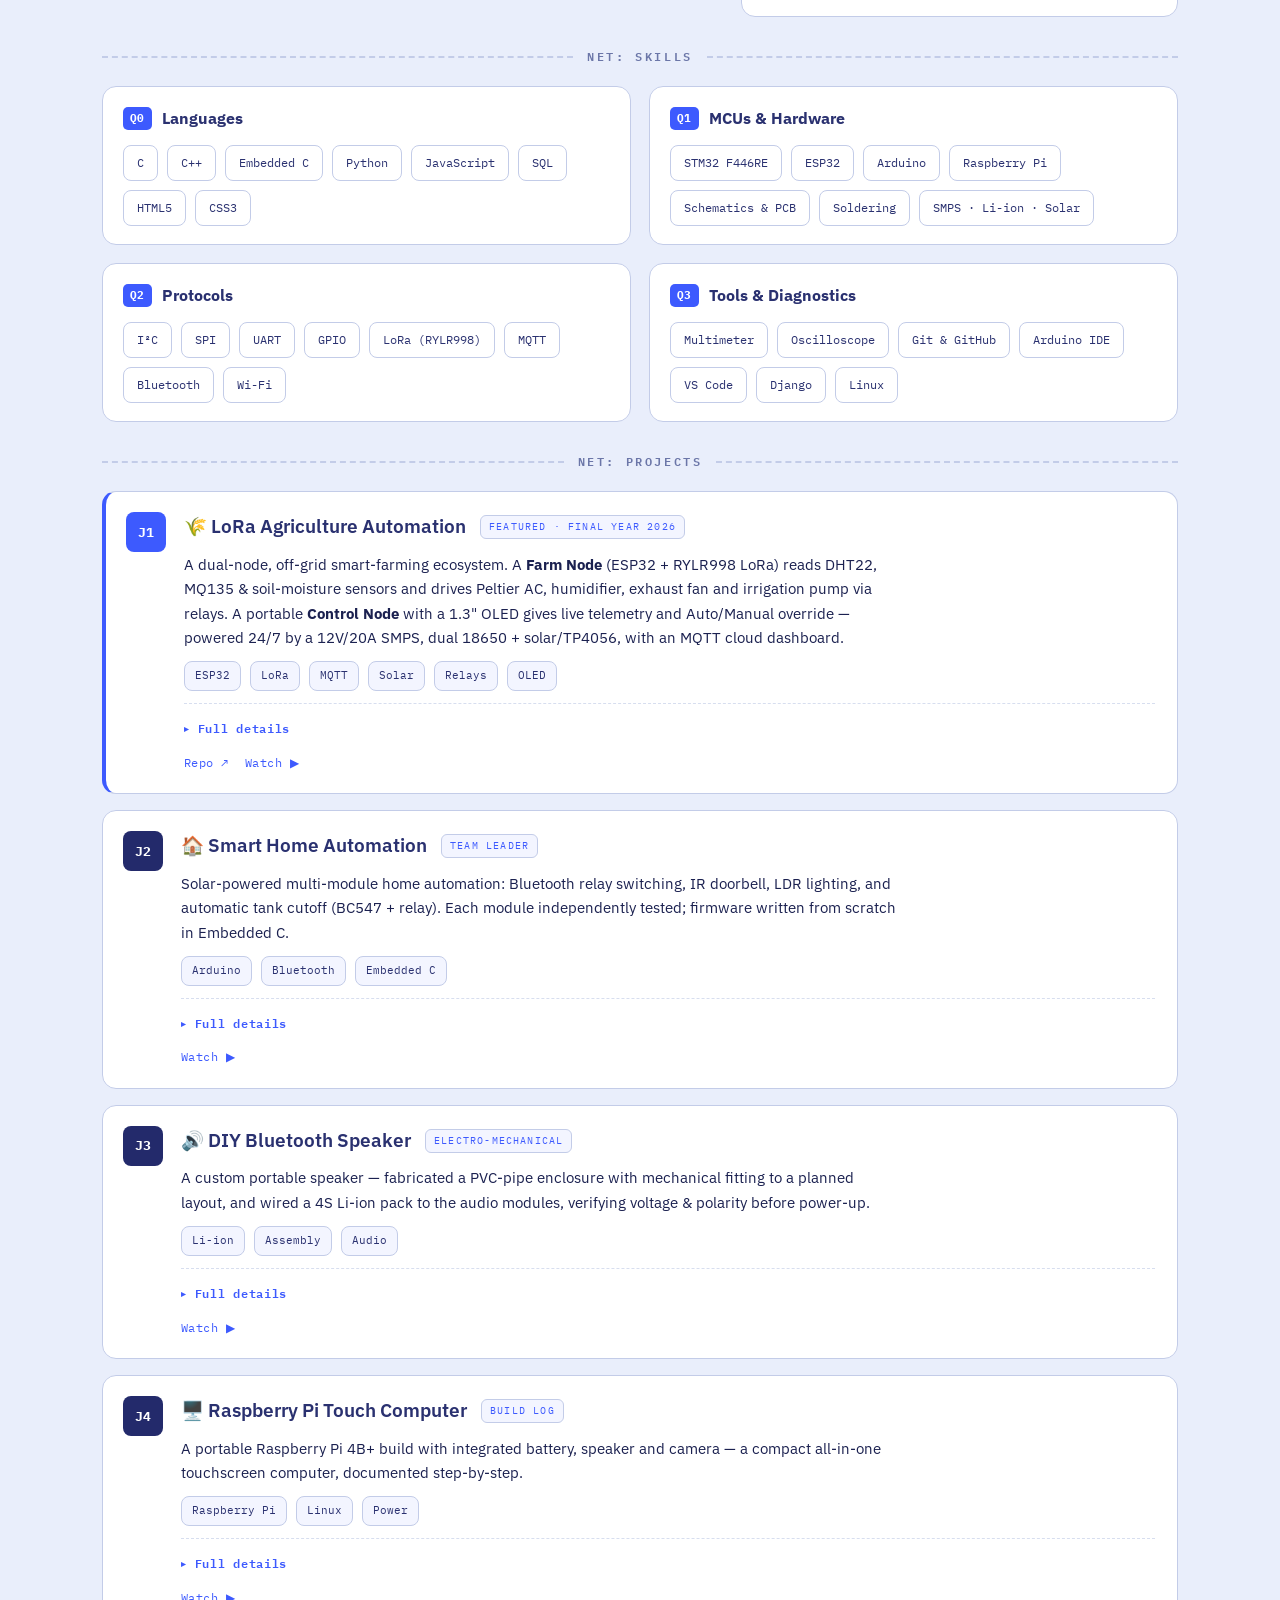
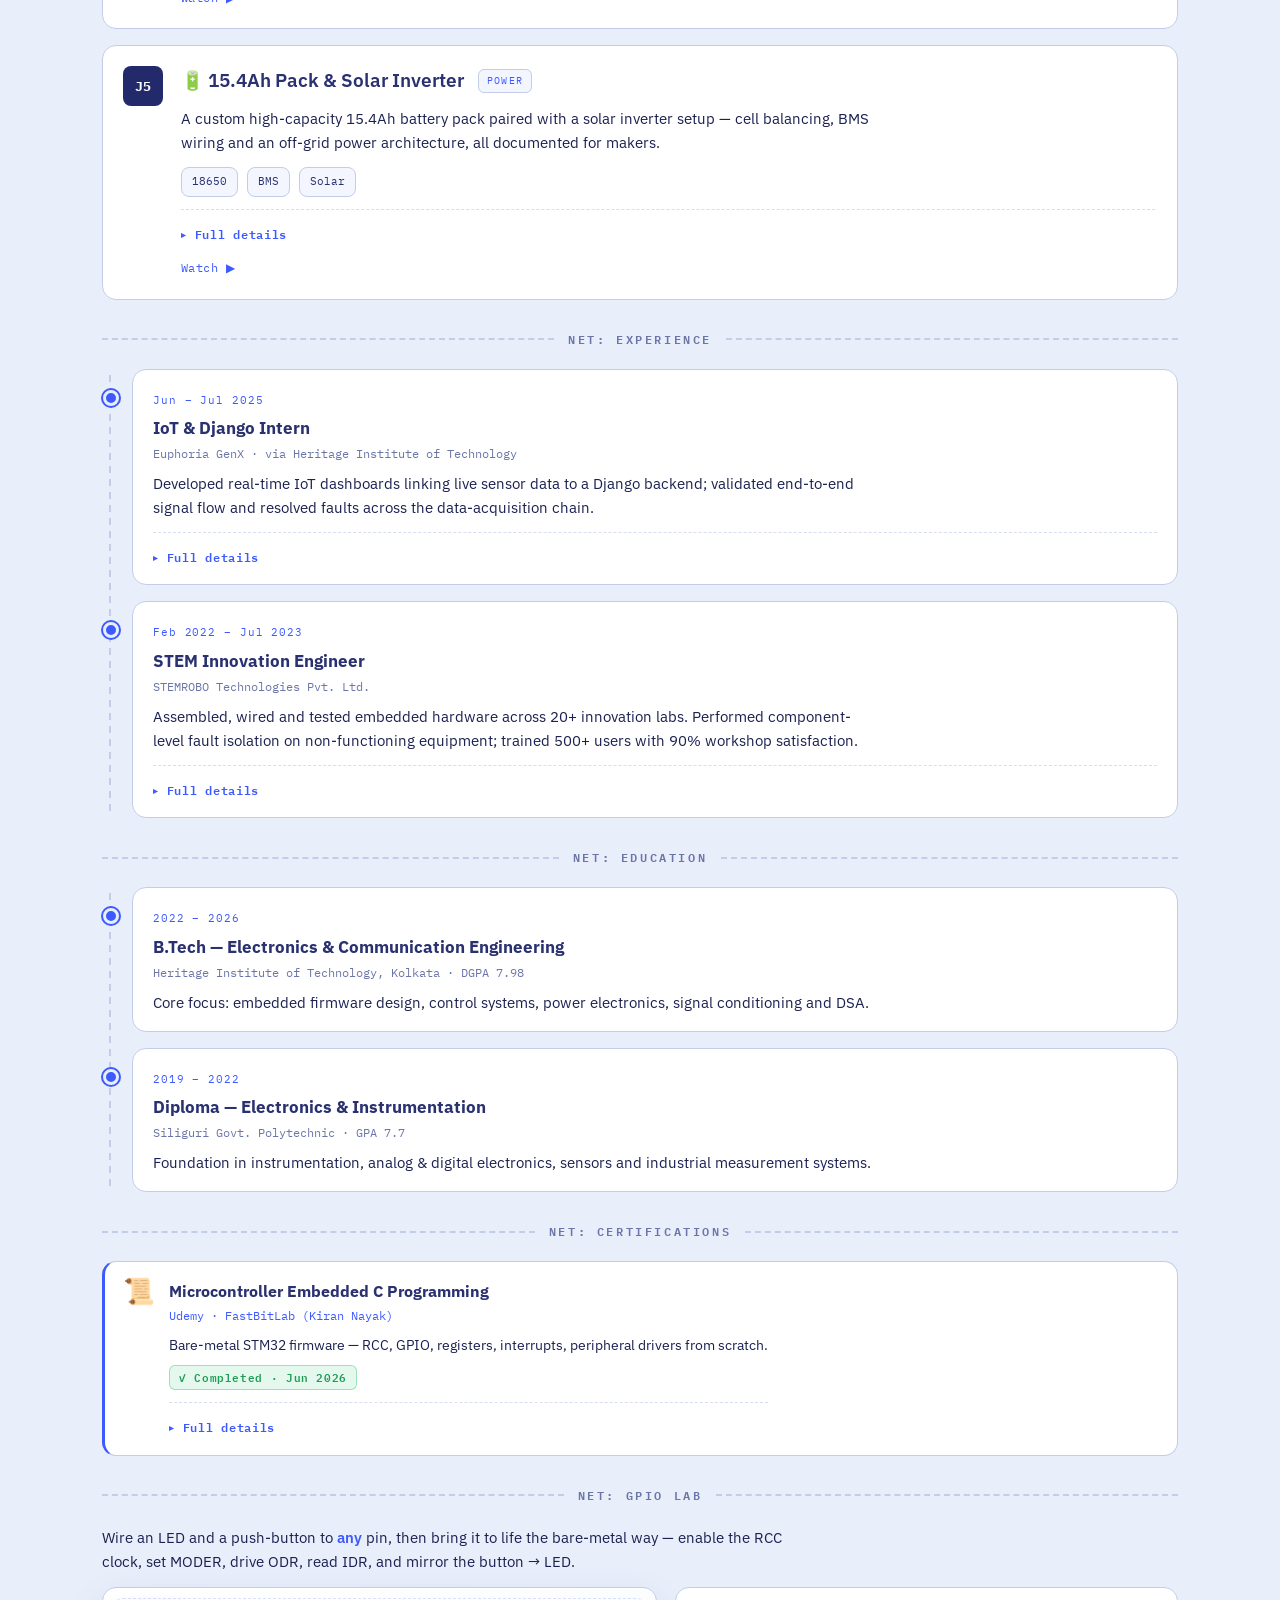
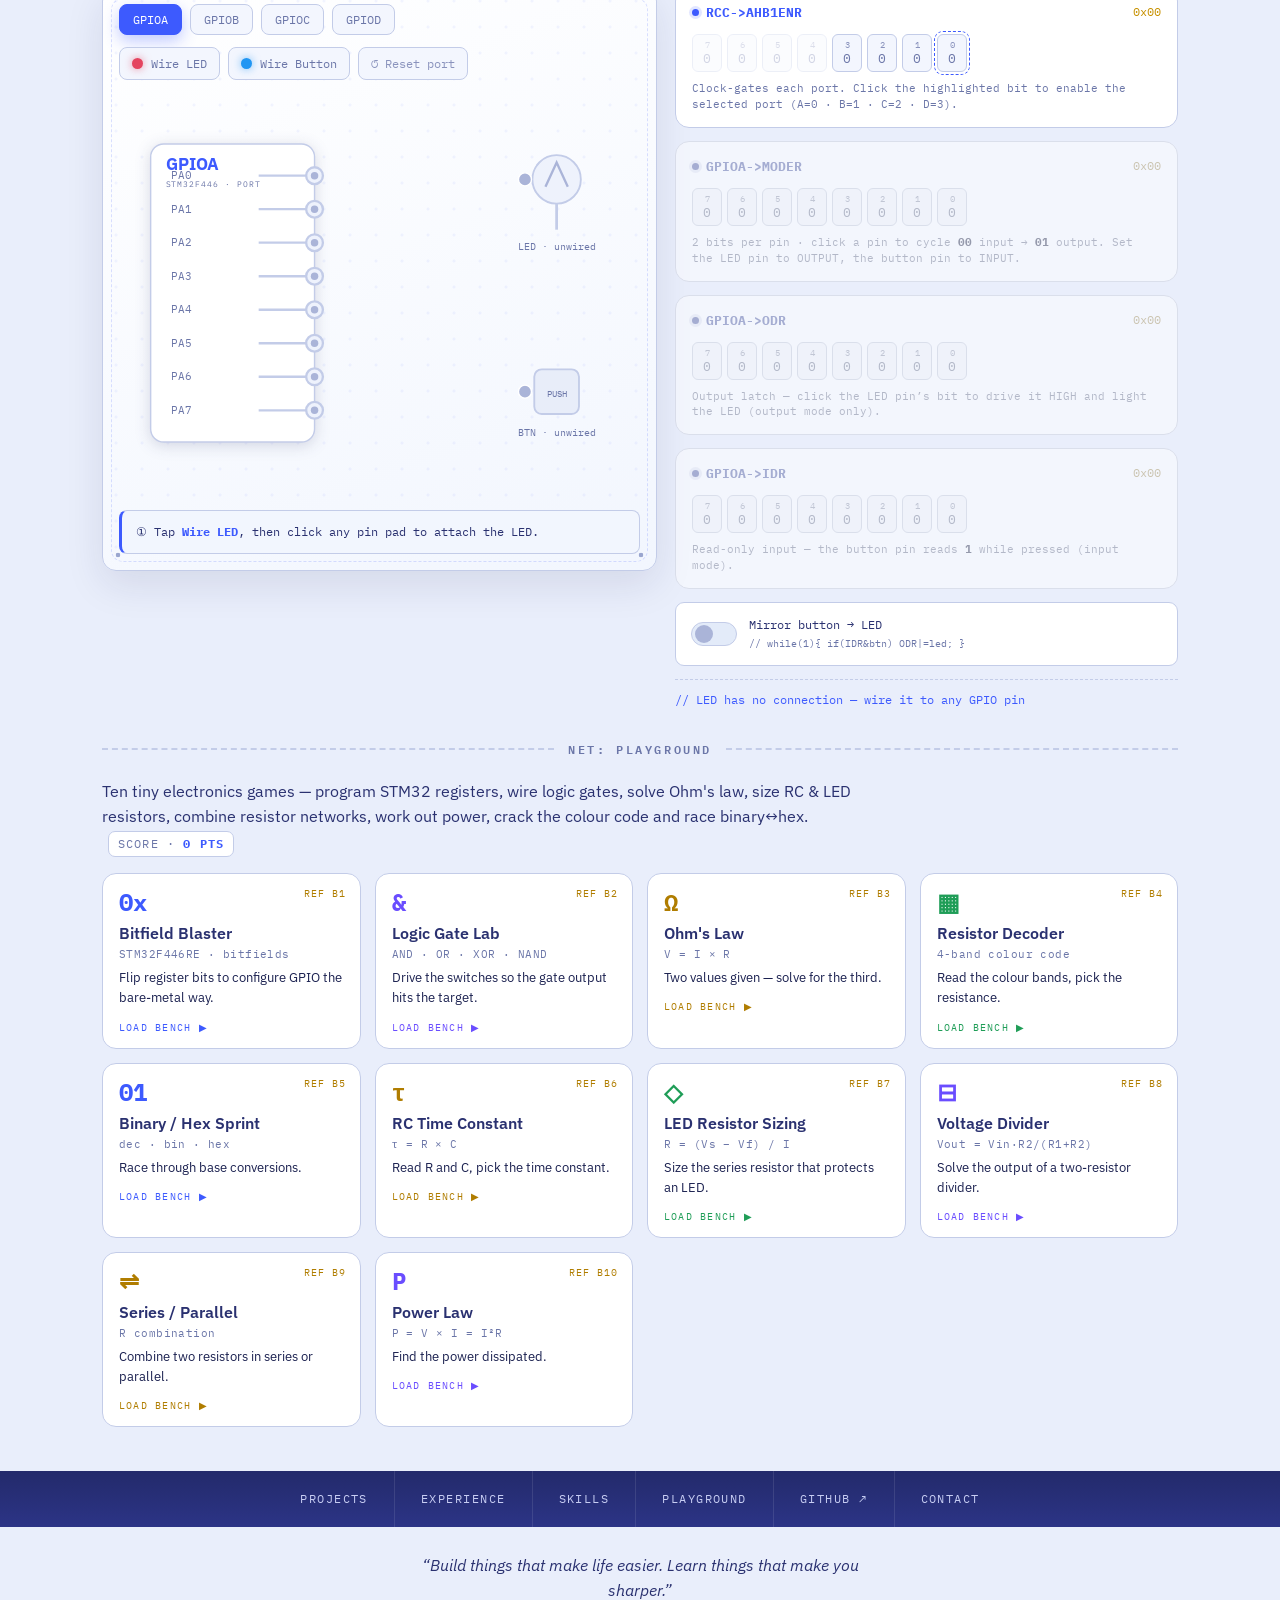
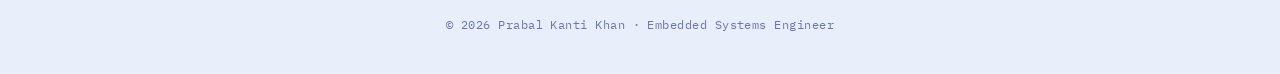
==== commit 7b28224b: "Redesign portfolio (light PCB blueprint), interactive bench/GPIO lab/games, contact page, responsive" ====
--- a/index.html
+++ b/index.html
@@ -5,28 +5,28 @@
   <meta name="viewport" content="width=device-width, initial-scale=1.0" />
 
   <!-- Primary meta -->
-  <title>Prabal Kanti Khan | Embedded Systems &amp; IoT Developer</title>
-  <meta name="description" content="Prabal Kanti Khan — Embedded Systems & IoT Developer. Interactive portfolio showcasing STM32, ESP32, LoRa, and bare-metal firmware projects. B.Tech ECE 2026." />
+  <title>Prabal Kanti Khan | Embedded Systems Engineer</title>
+  <meta name="description" content="Prabal Kanti Khan — Embedded Systems Engineer. PCB-blueprint portfolio showcasing STM32, ESP32, LoRa, IoT and bare-metal firmware projects. B.Tech ECE 2026." />
   <meta name="keywords" content="embedded systems, IoT developer, STM32, ESP32, LoRa, firmware, electronics engineer, portfolio" />
   <meta name="author" content="Prabal Kanti Khan" />
   <meta name="robots" content="index, follow" />
-  <meta name="theme-color" content="#060a12" />
+  <meta name="theme-color" content="#e9eefb" />
   <link rel="canonical" href="https://prabalkanti.dev/" />
 
   <!-- Open Graph -->
-  <meta property="og:title" content="Prabal Kanti Khan | Embedded Systems & IoT Developer" />
-  <meta property="og:description" content="Interactive electronics lab portfolio — drag wires, program registers, explore hardware projects." />
+  <meta property="og:title" content="Prabal Kanti Khan | Embedded Systems Engineer" />
+  <meta property="og:description" content="PCB-schematic portfolio — STM32, ESP32, LoRa, IoT and bare-metal firmware projects." />
   <meta property="og:image" content="https://prabalkanti.dev/assets/og-preview.png" />
   <meta property="og:image:width" content="1200" />
   <meta property="og:image:height" content="630" />
   <meta property="og:url" content="https://prabalkanti.dev/" />
   <meta property="og:type" content="website" />
-  <meta property="og:site_name" content="Prabal Kanti Khan — Embedded Lab" />
+  <meta property="og:site_name" content="Prabal Kanti Khan — Portfolio" />
 
   <!-- Twitter -->
   <meta name="twitter:card" content="summary_large_image" />
-  <meta name="twitter:title" content="Prabal Kanti Khan | Embedded Systems & IoT Developer" />
-  <meta name="twitter:description" content="Interactive electronics lab portfolio — drag wires, program registers, explore hardware projects." />
+  <meta name="twitter:title" content="Prabal Kanti Khan | Embedded Systems Engineer" />
+  <meta name="twitter:description" content="PCB-schematic portfolio — STM32, ESP32, LoRa, IoT and bare-metal firmware projects." />
   <meta name="twitter:image" content="https://prabalkanti.dev/assets/og-preview.png" />
 
   <!-- Icons -->
@@ -41,7 +41,7 @@
     "@context": "https://schema.org",
     "@type": "Person",
     "name": "Prabal Kanti Khan",
-    "jobTitle": "Embedded Systems & IoT Developer",
+    "jobTitle": "Embedded Systems Engineer",
     "url": "https://prabalkanti.dev",
     "email": "mailto:prabalkanti.work@gmail.com",
     "image": "https://prabalkanti.dev/assets/og-preview.png",
@@ -60,308 +60,252 @@
 
   <link rel="preconnect" href="https://fonts.googleapis.com" />
   <link rel="preconnect" href="https://fonts.gstatic.com" crossorigin />
-  <link href="https://fonts.googleapis.com/css2?family=Orbitron:wght@500;700;900&family=JetBrains+Mono:wght@400;500;700&family=Inter:wght@300;400;500;600;700;800&display=swap" rel="stylesheet" />
+  <link href="https://fonts.googleapis.com/css2?family=IBM+Plex+Mono:wght@400;500;600;700&family=IBM+Plex+Sans:wght@200;300;400;500;600;700&display=swap" rel="stylesheet" />
 
   <link rel="stylesheet" href="css/style.css" />
 </head>
 <body>
 
-  <!-- ====================== NOSCRIPT FALLBACK ====================== -->
-  <noscript>
-    <style>
-      #assembly, #oled-zoom, #preloader, .pcb-canvas, .grid-overlay, .rail, #to-top { display: none !important; }
-      body { overflow: auto !important; padding-left: 0 !important; }
-      .reveal, .pcard, .skillbank, .tl-item { opacity: 1 !important; transform: none !important; }
-      .contact-reveal { max-height: none !important; opacity: 1 !important; margin-top: 24px !important; }
-      .noscript-note { display: block !important; }
-    </style>
-    <div class="noscript-note" style="position:relative;z-index:5;margin:84px auto 0;max-width:760px;padding:16px 20px;border:1px solid #243352;border-left:3px solid #fbbf24;border-radius:10px;background:#0c1322;color:#eaf2ff;font-family:'JetBrains Mono',monospace;font-size:.85rem;line-height:1.6">
-      ⚠ JavaScript is disabled — you're viewing the static fallback of this interactive portfolio.
-      <strong>Prabal Kanti Khan</strong> · Embedded Systems &amp; IoT Developer · B.Tech ECE, Heritage Institute of Technology (2026).
-      Contact: <a style="color:#22d3ee" href="mailto:prabalkanti.work@gmail.com">prabalkanti.work@gmail.com</a> ·
-      <a style="color:#22d3ee" href="https://github.com/khanprabalkanti">GitHub</a> ·
-      <a style="color:#22d3ee" href="https://www.linkedin.com/in/prabal-kanti-khan-84b23a223/">LinkedIn</a> ·
-      <a style="color:#22d3ee" href="https://www.youtube.com/@TechanicZ">YouTube</a>.
+  <!-- ====================== TOP BAR (board title block) ====================== -->
+  <header class="topbar" id="topbar">
+    <div class="topbar__inner">
+      <a href="#identity" class="brand" aria-label="Prabal Kanti Khan — home">
+        <span class="brand__name">PRABAL KANTI KHAN</span>
+      </a>
+
+      <nav class="nav" id="nav" aria-label="Primary">
+        <a href="#identity">IDENTITY</a>
+        <a href="#about">ABOUT</a>
+        <a href="#skills">SKILLS</a>
+        <a href="#projects">PROJECTS</a>
+        <a href="#experience">EXPERIENCE</a>
+        <a href="#education">EDUCATION</a>
+        <a href="#gpio">GPIO</a>
+        <a href="#playground">PLAYGROUND</a>
+        <a href="contact.html">CONTACT</a>
+      </nav>
+
+      <button class="burger" id="burger" aria-label="Toggle menu" aria-expanded="false">
+        <span></span><span></span><span></span>
+      </button>
     </div>
-  </noscript>
-
-  <!-- ====================== PRELOADER (firmware flash) ====================== -->
-  <div id="preloader" class="preloader" role="status" aria-live="polite" aria-label="Loading">
-    <div class="preloader__inner">
-      <p class="preloader__title">Initializing Lab Environment<span id="pre-dots"></span></p>
-      <pre class="preloader__hex" id="pre-hex" aria-hidden="true"></pre>
-      <div class="preloader__bar"><span id="pre-bar"></span></div>
-      <p class="preloader__pct" id="pre-pct">0x0000</p>
-    </div>
-  </div>
-
-  <!-- ====================== INTRO: BREADBOARD ASSEMBLY ====================== -->
-  <div id="assembly" class="asm">
-    <div class="asm__panel">
-      <div class="asm__hud">
-        <div class="asm__brand"><span class="nav__chip">PKK</span> Embedded Lab · build &amp; boot</div>
-        <button id="asm-skip" class="asm__skip">Skip intro &raquo;</button>
-      </div>
-
-      <div class="asm__steptxt">
-        <span class="asm__stepno" id="asm-stepno">1 / 6</span>
-        <span id="asm-step" aria-live="polite">Drag the <b>ESP32</b> onto the glowing slot on the breadboard.</span>
-      </div>
-      <div class="asm__bar"><span id="asm-bar"></span></div>
-
-      <div class="asm__stage">
-        <svg id="asm-svg" viewBox="0 0 920 560" preserveAspectRatio="xMidYMid meet" aria-label="Build the circuit: place the ESP32 and OLED on the breadboard and wire them up">
-          <defs>
-            <pattern id="bb-holes" width="22" height="22" patternUnits="userSpaceOnUse">
-              <rect width="22" height="22" fill="none"/>
-              <circle cx="11" cy="11" r="2" fill="#0b1322"/>
-            </pattern>
-          </defs>
-
-          <!-- breadboard -->
-          <g class="bb">
-            <rect x="80" y="58" width="760" height="330" rx="14" class="bb__body"/>
-            <rect x="96" y="74" width="728" height="26" rx="6" class="bb__rail bb__rail--pos"/>
-            <rect x="96" y="346" width="728" height="26" rx="6" class="bb__rail bb__rail--neg"/>
-            <rect x="96" y="112" width="728" height="222" fill="url(#bb-holes)"/>
-            <line x1="96" y1="223" x2="824" y2="223" class="bb__channel"/>
-            <text x="104" y="92" class="bb__lbl bb__lbl--pos">+ + + + + + + + + + + + + +</text>
-            <text x="104" y="364" class="bb__lbl bb__lbl--neg">– – – – – – – – – – – – – –</text>
-          </g>
-
-          <!-- ghost target slots -->
-          <rect id="ghost-esp"  class="ghost" x="168" y="96" width="150" height="250" rx="12"/>
-          <rect id="ghost-oled" class="ghost" x="540" y="118" width="186" height="118" rx="10"/>
-
-          <!-- committed wires -->
-          <g id="asm-wires"></g>
-
-          <!-- ESP32 board (draggable) -->
-          <g id="esp32" class="comp" transform="translate(-150,52)">
-            <rect x="168" y="96" width="150" height="250" rx="12" class="esp__body"/>
-            <rect x="200" y="110" width="86" height="40" rx="4" class="esp__usb"/>
-            <text x="243" y="135" text-anchor="middle" class="esp__name">ESP32</text>
-            <text x="243" y="172" text-anchor="middle" class="esp__sub">DEVKIT v1</text>
-            <!-- shield can -->
-            <rect x="196" y="186" width="94" height="78" rx="4" class="esp__can"/>
-            <!-- right-edge header pins -->
-            <g class="esp__pins">
-              <circle class="apin" data-pin="e-3v3" cx="318" cy="150" r="9"/>
-              <circle class="apin" data-pin="e-gnd" cx="318" cy="200" r="9"/>
-              <circle class="apin" data-pin="e-g21" cx="318" cy="250" r="9"/>
-              <circle class="apin" data-pin="e-g22" cx="318" cy="300" r="9"/>
-              <text x="332" y="154" class="apin__lbl">3V3</text>
-              <text x="332" y="204" class="apin__lbl">GND</text>
-              <text x="332" y="254" class="apin__lbl">G21·SDA</text>
-              <text x="332" y="304" class="apin__lbl">G22·SCL</text>
-            </g>
-          </g>
-
-          <!-- 1.3" OLED (draggable) -->
-          <g id="oled-comp" class="comp" transform="translate(150,150)">
-            <rect x="540" y="118" width="186" height="118" rx="10" class="ol__body"/>
-            <rect x="556" y="130" width="154" height="76" rx="4" class="ol__screen"/>
-            <text x="633" y="162" text-anchor="middle" class="ol__l1" id="ol-l1"></text>
-            <text x="633" y="190" text-anchor="middle" class="ol__l2" id="ol-l2"></text>
-            <text x="633" y="172" text-anchor="middle" class="ol__off" id="ol-off">1.3" OLED</text>
-            <!-- bottom header pins -->
-            <g class="ol__pins">
-              <circle class="apin" data-pin="o-gnd" cx="566" cy="224" r="8"/>
-              <circle class="apin" data-pin="o-vcc" cx="602" cy="224" r="8"/>
-              <circle class="apin" data-pin="o-scl" cx="638" cy="224" r="8"/>
-              <circle class="apin" data-pin="o-sda" cx="674" cy="224" r="8"/>
-              <text x="566" y="246" text-anchor="middle" class="apin__lbl apin__lbl--sm">GND</text>
-              <text x="602" y="246" text-anchor="middle" class="apin__lbl apin__lbl--sm">VCC</text>
-              <text x="638" y="246" text-anchor="middle" class="apin__lbl apin__lbl--sm">SCL</text>
-              <text x="674" y="246" text-anchor="middle" class="apin__lbl apin__lbl--sm">SDA</text>
-            </g>
-          </g>
-        </svg>
-      </div>
-
-      <!-- code-gen / upload console -->
-      <div class="asm__console" id="asm-console" hidden>
-        <div class="asm__console-bar"><span class="led led--g"></span> arduino-cli · esp32:esp32 · upload</div>
-        <pre class="asm__code" id="asm-code"></pre>
-        <div class="asm__upload" id="asm-upload" hidden>
-          <span id="asm-upload-txt">Uploading firmware…</span>
-          <div class="asm__upbar"><span id="asm-upbar"></span></div>
-        </div>
-      </div>
-    </div>
-  </div>
-
-  <!-- fullscreen OLED zoom reveal -->
-  <div id="oled-zoom" class="oledzoom" aria-hidden="true">
-    <div class="oledzoom__scr">
-      <span class="oledzoom__l1">Hello,</span>
-      <span class="oledzoom__l2">Welcome!</span>
-    </div>
-  </div>
-
-
-  <!-- ====================== LIVE PCB BACKGROUND ====================== -->
-  <canvas id="pcb" class="pcb-canvas" aria-hidden="true"></canvas>
-  <div class="grid-overlay" aria-hidden="true"></div>
-
-  <!-- ====================== SYSTEM RAIL (desktop HUD) ====================== -->
-  <aside class="rail" id="rail" aria-hidden="true">
-    <span class="rail__clk" id="rail-clk"></span>
-    <ol class="rail__list">
-      <li data-rail="home"><b>0x00</b><i>BOOT</i></li>
-      <li data-rail="about"><b>0x01</b><i>UART</i></li>
-      <li data-rail="skills"><b>0x02</b><i>SHIFT</i></li>
-      <li data-rail="projects"><b>0x03</b><i>DMA</i></li>
-      <li data-rail="experience"><b>0x04</b><i>TIMER</i></li>
-      <li data-rail="telemetry"><b>0x05</b><i>I2C</i></li>
-      <li data-rail="gpio"><b>0x06</b><i>GPIO</i></li>
-      <li data-rail="connect"><b>0x07</b><i>LINK</i></li>
-    </ol>
-    <span class="rail__pc" id="rail-pc">PC&nbsp;0x00</span>
-    <span class="rail__uptime" id="rail-uptime" title="time since boot">UP 00:00:00</span>
-  </aside>
-
-  <!-- ====================== NAV ====================== -->
-  <header class="nav" id="nav">
-    <a href="#home" class="nav__brand">
-      <span class="nav__chip">PKK</span>
-      <span class="nav__name">Prabal Kanti Khan</span>
-    </a>
-    <nav class="nav__links" id="nav-links">
-      <a href="#about">About</a>
-      <a href="#skills">Skills</a>
-      <a href="#projects">Projects</a>
-      <a href="#experience">Experience</a>
-      <a href="#telemetry">Telemetry</a>
-      <a href="#gpio">GPIO Lab</a>
-      <a href="#connect" class="nav__cta">Connect</a>
-    </nav>
-    <button class="nav__sound" id="sound-toggle" type="button" aria-pressed="false" aria-label="Toggle sound effects" title="Sound: off">🔇</button>
-    <button class="nav__burger" id="nav-burger" aria-label="Toggle menu"><span></span><span></span><span></span></button>
   </header>
 
-  <main>
-    <!-- ====================== HERO ====================== -->
-    <section id="home" class="hero" data-rail="home">
-      <div class="hero__grid">
-        <div class="hero__text">
-          <p class="hero__kick"><span class="led led--g"></span> SYSTEM ONLINE · SYSCLK 168&nbsp;MHz</p>
-          <h1 class="hero__name">Prabal<br>Kanti Khan</h1>
-          <h2 class="hero__role"><span id="typed"></span><span class="caret">▋</span></h2>
-          <p class="hero__tag">
-            I build complete <strong>IoT &amp; embedded systems</strong> — from circuit design and
-            bare-metal firmware to cloud dashboards and wireless communication.
+  <main class="board">
+
+    <!-- ====================== HERO BOARD ====================== -->
+    <section class="hero" id="identity">
+      <!-- left: component sidebar -->
+      <aside class="sidebar" aria-label="Board components">
+        <div class="comp">
+          <span class="comp__ref">U0 — OPERATOR</span>
+          <figure class="photo">
+            <img src="assets/pkk-img.jpg" alt="Portrait of Prabal Kanti Khan, embedded systems engineer"
+                 width="1339" height="1786" loading="lazy" decoding="async" />
+            <figcaption class="photo__cap">PRABAL_KANTI_KHAN</figcaption>
+          </figure>
+        </div>
+
+        <div class="comp">
+          <span class="comp__ref">U1 — MAIN MCU</span>
+          <div class="comp__card">
+            <h3 class="comp__name">STM32F446RE</h3>
+            <p class="comp__spec">NUCLEO · CORTEX-M4 · 180 MHz</p>
+            <div class="gauge gauge--gold" aria-hidden="true">
+              <i></i><i></i><i></i><i></i><i></i><i></i><i></i><i></i><i></i><i class="off"></i>
+            </div>
+          </div>
+        </div>
+
+        <div class="comp">
+          <span class="comp__ref">U2 — SECONDARY MCU</span>
+          <div class="comp__card">
+            <h3 class="comp__name">ESP32</h3>
+            <p class="comp__spec">DUAL-CORE · LoRa · Wi-Fi</p>
+            <div class="gauge gauge--green" aria-hidden="true">
+              <i></i><i></i><i></i><i></i><i></i><i></i><i></i><i></i><i class="off"></i><i class="off"></i>
+            </div>
+          </div>
+        </div>
+
+        <div class="comp">
+          <span class="comp__ref">U3 — PROTOTYPING</span>
+          <div class="comp__card">
+            <h3 class="comp__name">ARDUINO</h3>
+            <p class="comp__spec">ATmega328P · UNO · 16 MHz</p>
+            <div class="gauge gauge--blue" aria-hidden="true">
+              <i></i><i></i><i></i><i></i><i></i><i></i><i></i><i class="off"></i><i class="off"></i><i class="off"></i>
+            </div>
+          </div>
+        </div>
+
+        <div class="comp">
+          <span class="comp__ref">CN1 — INTERFACES</span>
+          <div class="comp__pins">
+            <span class="pinrow">I²C · SPI · UART</span>
+            <span class="pinrow">LoRa · MQTT · BLE</span>
+            <span class="pinrow">GPIO · ADC · PWM</span>
+          </div>
+        </div>
+
+        <div class="comp">
+          <span class="comp__ref">PWR — SUPPLY</span>
+          <div class="comp__pins">
+            <span class="pinrow">SMPS · Li-ion · Solar</span>
+          </div>
+        </div>
+      </aside>
+
+      <!-- right: identity + preview -->
+      <div class="hero__main">
+        <div class="net"><span class="net__label">NET: IDENTITY</span></div>
+
+        <h1 class="display">PRABAL KANTI KHAN</h1>
+        <p class="subtitle">EMBEDDED SYSTEMS ENGINEER · B.TECH ECE 2026 · DGPA 7.98</p>
+        <p class="lede">
+          I build complete <strong>IoT &amp; embedded systems</strong> — from circuit design and
+          bare-metal firmware to cloud dashboards and wireless communication.
+        </p>
+        <div class="hero__btns">
+          <a href="#projects" class="btn btn--solid">VIEW PROJECTS</a>
+          <a href="assets/Prabal_Kanti_Khan_Resume.pdf" class="btn btn--ghost" download>DOWNLOAD CV ▾</a>
+          <a href="https://github.com/khanprabalkanti" class="btn btn--ghost" target="_blank" rel="noopener">GITHUB ↗</a>
+        </div>
+
+        <div class="net"><span class="net__label">NET: SKILLS</span></div>
+        <div class="chips chips--hero">
+          <span>Embedded C</span><span>Circuit Design</span><span>Raspberry Pi</span>
+          <span>Arduino</span><span>SMPS</span><span>Django · IoT</span>
+        </div>
+
+        <div class="net"><span class="net__label">NET: LIVE BENCH</span></div>
+        <div class="hero-bench" id="bench">
+          <p class="hero-bench__intro">My builds, as a live bench you can wire — <em>18650</em> → <em>TP4056</em> USB-C → <em>STM32 Nucleo-F446RE</em> → <em>I²C 1.3" OLED</em>. Follow the nets (or auto-wire); when the bus is complete, the panel boots.</p>
+          <div class="simlab">
+            <div class="simlab__scene">
+              <div class="simlab__tools">
+                <button class="gtool" id="sim-auto" type="button">⚡ Auto-wire ▸</button>
+                <button class="gtool gtool--ghost" id="sim-reset" type="button">↺ Reset</button>
+              </div>
+
+              <svg id="sim-svg" viewBox="0 0 760 470" preserveAspectRatio="xMidYMid meet" aria-label="Bench wiring simulation: connect 18650, TP4056 charger, STM32 Nucleo and an I2C OLED">
+                <g id="sim-wires"></g>
+
+                <!-- TP4056 -->
+                <g class="sc">
+                  <rect x="36" y="96" width="172" height="150" rx="12" class="sc__body"/>
+                  <text x="50" y="120" class="sc__lbl">TP4056</text>
+                  <text x="50" y="136" class="sc__sub">USB-C · 1A CHARGER</text>
+                  <rect x="40" y="150" width="22" height="40" rx="4" class="sc__usbc"/>
+                  <text x="51" y="208" text-anchor="middle" class="sc__sub">USB-C</text>
+                  <circle id="p-tp-outplus"  class="pad" cx="208" cy="150" r="8"/><text x="196" y="146" text-anchor="end" class="pad__t">OUT+</text>
+                  <circle id="p-tp-outminus" class="pad" cx="208" cy="200" r="8"/><text x="196" y="204" text-anchor="end" class="pad__t">OUT−</text>
+                  <circle id="p-tp-bplus"  class="pad" cx="96"  cy="246" r="8"/><text x="96"  y="232" text-anchor="middle" class="pad__t">B+</text>
+                  <circle id="p-tp-bminus" class="pad" cx="150" cy="246" r="8"/><text x="150" y="232" text-anchor="middle" class="pad__t">B−</text>
+                </g>
+
+                <!-- 18650 cell -->
+                <g class="sc">
+                  <rect x="36" y="300" width="172" height="62" rx="10" class="sc__cell"/>
+                  <text x="56" y="338" class="sc__lbl sc__lbl--cell">18650 · 3.7V</text>
+                  <circle id="p-bat-plus"  class="pad" cx="96"  cy="300" r="8"/><text x="96"  y="320" text-anchor="middle" class="pad__t">+</text>
+                  <circle id="p-bat-minus" class="pad" cx="150" cy="300" r="8"/><text x="150" y="320" text-anchor="middle" class="pad__t">−</text>
+                </g>
+
+                <!-- STM32 Nucleo -->
+                <g class="sc">
+                  <rect x="300" y="92" width="180" height="300" rx="14" class="sc__board"/>
+                  <text x="316" y="118" class="sc__lbl">STM32 NUCLEO</text>
+                  <text x="316" y="134" class="sc__sub">F446RE · CORTEX-M4</text>
+                  <circle id="sim-pwrled" cx="462" cy="112" r="6" class="sc__pwrled"/>
+                  <text x="316" y="158" class="sc__sub">CN6 / CN7 · MORPHO</text>
+                  <circle id="p-nu-5v"   class="pad" cx="300" cy="190" r="8"/><text x="314" y="194" class="pad__t">5V</text>
+                  <circle id="p-nu-gndl" class="pad" cx="300" cy="240" r="8"/><text x="314" y="244" class="pad__t">GND</text>
+                  <circle id="p-nu-3v3"  class="pad" cx="480" cy="190" r="8"/><text x="466" y="194" text-anchor="end" class="pad__t">3V3</text>
+                  <circle id="p-nu-gndr" class="pad" cx="480" cy="240" r="8"/><text x="466" y="244" text-anchor="end" class="pad__t">GND</text>
+                  <circle id="p-nu-pb9"  class="pad" cx="480" cy="290" r="8"/><text x="466" y="294" text-anchor="end" class="pad__t">PB9·SDA</text>
+                  <circle id="p-nu-pb8"  class="pad" cx="480" cy="340" r="8"/><text x="466" y="344" text-anchor="end" class="pad__t">PB8·SCL</text>
+                </g>
+
+                <!-- 1.3" OLED -->
+                <g class="sc">
+                  <rect x="556" y="108" width="172" height="150" rx="10" class="sc__oled"/>
+                  <rect x="572" y="122" width="140" height="96" rx="4" class="oled-screen"/>
+                  <text id="sim-off" x="642" y="174" text-anchor="middle" class="oled-off">DISPLAY OFF</text>
+                  <text id="sim-l1" x="582" y="144" class="oled-line"></text>
+                  <text id="sim-l2" x="582" y="164" class="oled-line"></text>
+                  <text id="sim-l3" x="582" y="184" class="oled-line"></text>
+                  <text id="sim-l4" x="582" y="204" class="oled-line"></text>
+                  <text x="572" y="240" class="sc__sub">1.3" OLED · SH1106 · 0x3C</text>
+                  <circle id="p-ol-vcc" class="pad" cx="588" cy="258" r="8"/><text x="588" y="276" text-anchor="middle" class="pad__t">VCC</text>
+                  <circle id="p-ol-gnd" class="pad" cx="628" cy="258" r="8"/><text x="628" y="276" text-anchor="middle" class="pad__t">GND</text>
+                  <circle id="p-ol-sda" class="pad" cx="668" cy="258" r="8"/><text x="668" y="276" text-anchor="middle" class="pad__t">SDA</text>
+                  <circle id="p-ol-scl" class="pad" cx="708" cy="258" r="8"/><text x="708" y="276" text-anchor="middle" class="pad__t">SCL</text>
+                </g>
+              </svg>
+
+              <div class="glab__hint" id="sim-hint" role="status" aria-live="polite">// tap the two highlighted pads to make the first connection</div>
+            </div>
+          </div>
+        </div>
+
+      </div>
+    </section>
+
+    <!-- ====================== ABOUT ====================== -->
+    <section class="section" id="about">
+      <div class="net"><span class="net__label">NET: ABOUT</span></div>
+      <div class="about">
+        <div class="about__bio">
+          <p>
+            I'm an Embedded Systems Engineer who enjoys taking a product from a blank schematic to a
+            working build — designing the circuit, soldering the board, writing the bare-metal firmware,
+            and wiring it up to a live cloud dashboard. My work spans STM32 register-level programming,
+            ESP32 + LoRa wireless links, power electronics, and IoT data pipelines.
           </p>
-          <div class="hero__btns">
-            <a href="#projects" class="btn btn--primary">Explore Projects</a>
-            <a href="#connect" class="btn btn--ghost">Connect a Wire ⚡</a>
-            <a href="assets/Prabal_Kanti_Khan_Resume.pdf" class="btn btn--prog" download aria-label="Download CV (PDF)">DOWNLOAD CV ▼</a>
-          </div>
-          <div class="hero__socials">
-            <a href="https://github.com/khanprabalkanti" target="_blank" rel="noopener">GitHub</a>
-            <a href="https://www.linkedin.com/in/prabal-kanti-khan-84b23a223/" target="_blank" rel="noopener">LinkedIn</a>
-            <a href="https://www.youtube.com/@TechanicZ" target="_blank" rel="noopener">YouTube</a>
-            <a href="mailto:prabalkanti.work@gmail.com">Email</a>
-          </div>
-        </div>
-
-        <!-- STM32 MCU with clock tree -->
-        <div class="hero__mcu">
-          <canvas id="mcu-canvas" aria-label="Animated STM32 microcontroller with clock tree"></canvas>
-        </div>
-      </div>
-
-      <div class="hero__ticker" aria-hidden="true">
-        <div class="hero__ticker-track" id="ticker">
-          <span>STM32</span><span>ESP32</span><span>Embedded C</span><span>LoRa</span><span>I2C</span>
-          <span>SPI</span><span>UART</span><span>FreeRTOS-ready</span><span>MQTT</span><span>Soldering</span>
-          <span>Oscilloscope</span><span>PCB</span>
-        </div>
-      </div>
-    </section>
-
-    <!-- ====================== ABOUT — UART SERIAL ====================== -->
-    <section id="about" class="section about" data-rail="about" data-activate="uart">
-      <div class="sec-head">
-        <span class="sec-idx">0x01</span>
-        <h2 class="sec-title">About // UART RX·TX</h2>
-        <p class="sec-sub">A serial link to the operator. Streaming identity over USART2 @ 115200 baud.</p>
-      </div>
-
-      <div class="uart">
-        <!-- the serial line with traveling bits -->
-        <div class="uart__line" id="uart-line" aria-hidden="true">
-          <span class="uart__node uart__node--tx">TX</span>
-          <span class="uart__wire"><i id="uart-bits"></i></span>
-          <span class="uart__node uart__node--rx">RX</span>
-        </div>
-
-        <div class="uart__grid">
-          <!-- serial monitor -->
-          <div class="serial">
-            <div class="serial__bar">
-              <span class="led led--g"></span> SERIAL MONITOR — /dev/ttyUSB0 · 115200 8N1
-              <span class="serial__status" id="serial-status">● LISTENING</span>
-            </div>
-            <pre class="serial__out" id="serial-out" role="log" aria-live="polite" aria-label="UART serial monitor — streaming bio"></pre>
-          </div>
-
-          <!-- profile facts -->
-          <div class="about__facts">
-            <div class="fact"><span class="fact__k">role</span><span class="fact__v">Embedded Systems &amp; IoT Developer</span></div>
-            <div class="fact"><span class="fact__k">edu</span><span class="fact__v">B.Tech ECE · Heritage Institute (2026) · DGPA 7.98</span></div>
-            <div class="fact"><span class="fact__k">prev</span><span class="fact__v">Diploma E&amp;I · Siliguri Govt. Polytechnic</span></div>
-            <div class="fact"><span class="fact__k">loc</span><span class="fact__v">Howrah, WB · open to relocation</span></div>
-            <div class="fact"><span class="fact__k">lang</span><span class="fact__v">Bengali · English · Hindi</span></div>
-            <div class="fact"><span class="fact__k">yt</span><span class="fact__v"><a href="https://www.youtube.com/@TechanicZ" target="_blank" rel="noopener">@TechanicZ</a></span></div>
-          </div>
-        </div>
-      </div>
-    </section>
-
-    <!-- ====================== SKILLS — 74HC595 SHIFT REGISTER ====================== -->
-    <section id="skills" class="section skills" data-rail="skills" data-activate="shiftreg">
-      <div class="sec-head">
-        <span class="sec-idx">0x02</span>
-        <h2 class="sec-title">Skills // 74HC595 Shift-Out</h2>
-        <p class="sec-sub">Clocking bits into the shift register — each latched output (Q0–Q7) energizes a capability bank.</p>
-      </div>
-
-      <!-- the shift register visual -->
-      <div class="sr" id="sr">
-        <div class="sr__ctrl">
-          <span class="sr__pin"><i>SER</i><b id="sr-ser">0</b></span>
-          <span class="sr__pin"><i>SRCLK</i><b id="sr-clk">0</b></span>
-          <span class="sr__pin"><i>RCLK</i><b id="sr-rclk">0</b></span>
-        </div>
-        <div class="sr__stages" id="sr-stages" aria-hidden="true"></div>
-        <button class="sr__btn" id="sr-btn" type="button">▶ CLOCK IN SKILLS</button>
-      </div>
-
-      <div class="skills__grid" id="skills-grid">
-        <article class="skillbank" data-q="0">
-          <header><span class="skillbank__q">Q0</span><h3>💻 Languages</h3></header>
+          <p>
+            I document many of my builds on YouTube as
+            <a href="https://www.youtube.com/@TechanicZ" target="_blank" rel="noopener">@TechanicZ</a>,
+            breaking down how the hardware and firmware come together.
+          </p>
+        </div>
+        <dl class="facts">
+          <div class="fact"><dt>ROLE</dt><dd>Embedded Systems &amp; IoT Engineer</dd></div>
+          <div class="fact"><dt>EDU</dt><dd>B.Tech ECE · Heritage Institute, Kolkata (2026) · DGPA 7.98</dd></div>
+          <div class="fact"><dt>PREV</dt><dd>Diploma E&amp;I · Siliguri Govt. Polytechnic · GPA 7.7</dd></div>
+          <div class="fact"><dt>LOC</dt><dd>Howrah, WB · open to relocation</dd></div>
+          <div class="fact"><dt>LANG</dt><dd>Bengali · English · Hindi</dd></div>
+        </dl>
+      </div>
+    </section>
+
+    <!-- ====================== SKILLS ====================== -->
+    <section class="section" id="skills">
+      <div class="net"><span class="net__label">NET: SKILLS</span></div>
+      <div class="skillgrid">
+        <article class="skillbank">
+          <h3 class="skillbank__h"><span class="skillbank__q">Q0</span> Languages</h3>
           <div class="chips">
             <span>C</span><span>C++</span><span>Embedded C</span><span>Python</span>
             <span>JavaScript</span><span>SQL</span><span>HTML5</span><span>CSS3</span>
           </div>
         </article>
-        <article class="skillbank" data-q="1">
-          <header><span class="skillbank__q">Q1</span><h3>🔌 MCUs &amp; Hardware</h3></header>
+        <article class="skillbank">
+          <h3 class="skillbank__h"><span class="skillbank__q">Q1</span> MCUs &amp; Hardware</h3>
           <div class="chips">
             <span>STM32 F446RE</span><span>ESP32</span><span>Arduino</span><span>Raspberry Pi</span>
             <span>Schematics &amp; PCB</span><span>Soldering</span><span>SMPS · Li-ion · Solar</span>
           </div>
         </article>
-        <article class="skillbank" data-q="2">
-          <header><span class="skillbank__q">Q2</span><h3>📡 Protocols</h3></header>
+        <article class="skillbank">
+          <h3 class="skillbank__h"><span class="skillbank__q">Q2</span> Protocols</h3>
           <div class="chips">
-            <span>I2C</span><span>SPI</span><span>UART</span><span>GPIO</span>
+            <span>I²C</span><span>SPI</span><span>UART</span><span>GPIO</span>
             <span>LoRa (RYLR998)</span><span>MQTT</span><span>Bluetooth</span><span>Wi-Fi</span>
           </div>
         </article>
-        <article class="skillbank" data-q="3">
-          <header><span class="skillbank__q">Q3</span><h3>🧰 Tools &amp; Diagnostics</h3></header>
+        <article class="skillbank">
+          <h3 class="skillbank__h"><span class="skillbank__q">Q3</span> Tools &amp; Diagnostics</h3>
           <div class="chips">
             <span>Multimeter</span><span>Oscilloscope</span><span>Git &amp; GitHub</span>
             <span>Arduino IDE</span><span>VS Code</span><span>Django</span><span>Linux</span>
@@ -370,161 +314,245 @@
       </div>
     </section>
 
-    <!-- ====================== PROJECTS — DMA TRANSFER ====================== -->
-    <section id="projects" class="section projects" data-rail="projects" data-activate="dma">
-      <div class="sec-head">
-        <span class="sec-idx">0x03</span>
-        <h2 class="sec-title">Projects // DMA Burst</h2>
-        <p class="sec-sub">Transferring build records from memory — peripheral modules decoded onto the bus.</p>
-      </div>
-
-      <div class="projects__grid">
-        <article class="pcard pcard--feature tilt" data-dma>
-          <div class="pcard__scan"></div>
-          <span class="pcard__addr">0x3000 · FEATURED</span>
-          <span class="pcard__badge">Final Year · 2026</span>
-          <h3>🌾 LoRa Agriculture Automation</h3>
-          <a class="vthumb" href="https://www.youtube.com/@TechanicZ" target="_blank" rel="noopener" aria-label="Watch the LoRa Agriculture Automation build on YouTube">
-            <span class="vthumb__grid" aria-hidden="true"></span>
-            <span class="vthumb__play" aria-hidden="true">▶</span>
-            <span class="vthumb__cap">@TechanicZ · build walkthrough</span>
-          </a>
-          <p>
+    <!-- ====================== PROJECTS ====================== -->
+    <section class="section" id="projects">
+      <div class="net"><span class="net__label">NET: PROJECTS</span></div>
+      <div class="projects">
+
+        <article class="pcard pcard--feature">
+          <span class="pcard__j">J1</span>
+          <div class="pcard__head">
+            <h3 class="pcard__title">🌾 LoRa Agriculture Automation</h3>
+            <span class="pcard__tag">FEATURED · FINAL YEAR 2026</span>
+          </div>
+          <p class="pcard__desc">
             A dual-node, off-grid smart-farming ecosystem. A <strong>Farm Node</strong> (ESP32 + RYLR998 LoRa)
             reads DHT22, MQ135 &amp; soil-moisture sensors and drives Peltier AC, humidifier, exhaust fan and
             irrigation pump via relays. A portable <strong>Control Node</strong> with a 1.3" OLED gives live
             telemetry and Auto/Manual override — powered 24/7 by a 12V/20A SMPS, dual 18650 + solar/TP4056,
             with an MQTT cloud dashboard.
           </p>
-          <div class="pcard__tags"><span>ESP32</span><span>LoRa</span><span>MQTT</span><span>Solar</span><span>Relays</span><span>OLED</span></div>
+          <div class="chips chips--tag"><span>ESP32</span><span>LoRa</span><span>MQTT</span><span>Solar</span><span>Relays</span><span>OLED</span></div>
+          <details class="more">
+            <summary>Full details</summary>
+            <div class="more__body">
+              <ul class="more__list">
+                <li><b>Architecture:</b> a <b>Farm Node</b> (ESP32 + RYLR998 LoRa) and a portable <b>Control Node</b> (ESP32 + 1.3" OLED) linked over long-range LoRa — no Wi-Fi dependency in the field.</li>
+                <li><b>Sensing:</b> DHT22 (temperature/humidity), MQ135 (air quality) and capacitive soil-moisture, sampled continuously on the farm node.</li>
+                <li><b>Actuation:</b> relay-driven Peltier AC, humidifier, exhaust fan and irrigation pump, switched on sensor thresholds.</li>
+                <li><b>Control:</b> Auto mode with thresholds plus a Manual override surfaced on the OLED control node.</li>
+                <li><b>Power:</b> 24/7 operation from a 12V/20A SMPS, dual 18650 + solar with TP4056 charging for outage ride-through.</li>
+                <li><b>Cloud:</b> MQTT telemetry streamed to a live dashboard for remote monitoring.</li>
+                <li><span class="k">role</span> — end-to-end: circuit design, firmware (Embedded C), power system and cloud integration.</li>
+              </ul>
+            </div>
+          </details>
           <div class="pcard__links">
-            <a href="https://github.com/khanprabalkanti/AgriSmart-2026-HITK-Project" target="_blank" rel="noopener">Repo 🔒</a>
+            <a href="https://github.com/khanprabalkanti/AgriSmart-2026-HITK-Project" target="_blank" rel="noopener">Repo ↗</a>
             <a href="https://www.youtube.com/@TechanicZ" target="_blank" rel="noopener">Watch ▶</a>
           </div>
         </article>
 
-        <article class="pcard tilt" data-dma>
-          <div class="pcard__scan"></div>
-          <span class="pcard__addr">0x3001</span>
-          <span class="pcard__badge">Electro-Mechanical</span>
-          <h3>🔊 DIY Bluetooth Speaker</h3>
-          <p>A custom portable speaker — fabricated a PVC-pipe enclosure with mechanical fitting to a planned layout, and wired a 4S Li-ion pack to the audio modules, verifying voltage &amp; polarity before power-up.</p>
-          <div class="pcard__tags"><span>Li-ion</span><span>Assembly</span><span>Audio</span></div>
+        <article class="pcard">
+          <span class="pcard__j">J2</span>
+          <div class="pcard__head">
+            <h3 class="pcard__title">🏠 Smart Home Automation</h3>
+            <span class="pcard__tag">TEAM LEADER</span>
+          </div>
+          <p class="pcard__desc">
+            Solar-powered multi-module home automation: Bluetooth relay switching, IR doorbell, LDR lighting,
+            and automatic tank cutoff (BC547 + relay). Each module independently tested; firmware written from
+            scratch in Embedded C.
+          </p>
+          <div class="chips chips--tag"><span>Arduino</span><span>Bluetooth</span><span>Embedded C</span></div>
+          <details class="more">
+            <summary>Full details</summary>
+            <div class="more__body">
+              <ul class="more__list">
+                <li><b>Modules:</b> Bluetooth relay switching, IR doorbell, LDR-based automatic lighting, and an automatic tank cutoff using a BC547 transistor driving a relay.</li>
+                <li><b>Power:</b> solar-powered supply feeding the multi-module bus.</li>
+                <li><b>Process:</b> each module independently bench-tested before integration; firmware written from scratch in Embedded C.</li>
+                <li><span class="k">role</span> — team leader, coordinating module design and integration.</li>
+              </ul>
+            </div>
+          </details>
           <div class="pcard__links"><a href="https://www.youtube.com/@TechanicZ" target="_blank" rel="noopener">Watch ▶</a></div>
         </article>
 
-        <article class="pcard tilt" data-dma>
-          <div class="pcard__scan"></div>
-          <span class="pcard__addr">0x3002</span>
-          <span class="pcard__badge">Team Leader</span>
-          <h3>🏠 Smart Home Automation</h3>
-          <p>Solar-powered multi-module home automation: Bluetooth relay switching, IR doorbell, LDR lighting, and automatic tank cutoff (BC547 + relay). Each module independently tested; firmware written from scratch in Embedded C.</p>
-          <div class="pcard__tags"><span>Arduino</span><span>Bluetooth</span><span>Embedded C</span></div>
+        <article class="pcard">
+          <span class="pcard__j">J3</span>
+          <div class="pcard__head">
+            <h3 class="pcard__title">🔊 DIY Bluetooth Speaker</h3>
+            <span class="pcard__tag">ELECTRO-MECHANICAL</span>
+          </div>
+          <p class="pcard__desc">
+            A custom portable speaker — fabricated a PVC-pipe enclosure with mechanical fitting to a planned
+            layout, and wired a 4S Li-ion pack to the audio modules, verifying voltage &amp; polarity before
+            power-up.
+          </p>
+          <div class="chips chips--tag"><span>Li-ion</span><span>Assembly</span><span>Audio</span></div>
+          <details class="more">
+            <summary>Full details</summary>
+            <div class="more__body">
+              <ul class="more__list">
+                <li><b>Enclosure:</b> fabricated a PVC-pipe body, mechanically fitted to a planned layout for the drivers and electronics.</li>
+                <li><b>Power:</b> wired a 4S Li-ion pack to the audio modules, verifying voltage &amp; polarity before first power-up.</li>
+                <li><span class="k">focus</span> — hands-on electro-mechanical assembly and safe battery integration.</li>
+              </ul>
+            </div>
+          </details>
           <div class="pcard__links"><a href="https://www.youtube.com/@TechanicZ" target="_blank" rel="noopener">Watch ▶</a></div>
         </article>
 
-        <article class="pcard tilt" data-dma>
-          <div class="pcard__scan"></div>
-          <span class="pcard__addr">0x3003</span>
-          <span class="pcard__badge">Build Log</span>
-          <h3>🖥️ Raspberry Pi Touch Computer</h3>
-          <p>A portable Raspberry Pi 4B+ build with integrated battery, speaker and camera — a compact all-in-one touchscreen computer, documented step-by-step.</p>
-          <div class="pcard__tags"><span>Raspberry Pi</span><span>Linux</span><span>Power</span></div>
+        <article class="pcard">
+          <span class="pcard__j">J4</span>
+          <div class="pcard__head">
+            <h3 class="pcard__title">🖥️ Raspberry Pi Touch Computer</h3>
+            <span class="pcard__tag">BUILD LOG</span>
+          </div>
+          <p class="pcard__desc">
+            A portable Raspberry Pi 4B+ build with integrated battery, speaker and camera — a compact
+            all-in-one touchscreen computer, documented step-by-step.
+          </p>
+          <div class="chips chips--tag"><span>Raspberry Pi</span><span>Linux</span><span>Power</span></div>
+          <details class="more">
+            <summary>Full details</summary>
+            <div class="more__body">
+              <ul class="more__list">
+                <li><b>Build:</b> a portable Raspberry Pi 4B+ with an integrated battery, speaker and camera in one compact touchscreen unit.</li>
+                <li><b>Software:</b> Linux-based all-in-one, configured for a self-contained touch workflow.</li>
+                <li><span class="k">output</span> — documented step-by-step as a maker build log.</li>
+              </ul>
+            </div>
+          </details>
           <div class="pcard__links"><a href="https://www.youtube.com/@TechanicZ" target="_blank" rel="noopener">Watch ▶</a></div>
         </article>
 
-        <article class="pcard tilt" data-dma>
-          <div class="pcard__scan"></div>
-          <span class="pcard__addr">0x3004</span>
-          <span class="pcard__badge">Power</span>
-          <h3>🔋 15.4Ah Pack &amp; Solar Inverter</h3>
-          <p>A custom high-capacity 15.4Ah battery pack paired with a solar inverter setup — cell balancing, BMS wiring and an off-grid power architecture, all documented for makers.</p>
-          <div class="pcard__tags"><span>18650</span><span>BMS</span><span>Solar</span></div>
+        <article class="pcard">
+          <span class="pcard__j">J5</span>
+          <div class="pcard__head">
+            <h3 class="pcard__title">🔋 15.4Ah Pack &amp; Solar Inverter</h3>
+            <span class="pcard__tag">POWER</span>
+          </div>
+          <p class="pcard__desc">
+            A custom high-capacity 15.4Ah battery pack paired with a solar inverter setup — cell balancing,
+            BMS wiring and an off-grid power architecture, all documented for makers.
+          </p>
+          <div class="chips chips--tag"><span>18650</span><span>BMS</span><span>Solar</span></div>
+          <details class="more">
+            <summary>Full details</summary>
+            <div class="more__body">
+              <ul class="more__list">
+                <li><b>Pack:</b> a custom 15.4Ah 18650 pack with cell balancing and BMS wiring for safe charge/discharge.</li>
+                <li><b>System:</b> paired with a solar inverter to form an off-grid power architecture.</li>
+                <li><span class="k">output</span> — fully documented for makers building their own packs.</li>
+              </ul>
+            </div>
+          </details>
           <div class="pcard__links"><a href="https://www.youtube.com/@TechanicZ" target="_blank" rel="noopener">Watch ▶</a></div>
         </article>
-      </div>
-    </section>
-
-    <!-- ====================== EXPERIENCE — TIMER/PC STEP ====================== -->
-    <section id="experience" class="section experience" data-rail="experience" data-activate="timeline">
-      <div class="sec-head">
-        <span class="sec-idx">0x04</span>
-        <h2 class="sec-title">Experience // Program Counter</h2>
-        <p class="sec-sub">Stepping the instruction pointer through the career routine.</p>
-      </div>
-      <div class="timeline" id="timeline">
-        <div class="tl-item" data-step>
-          <div class="tl-node"></div>
+
+      </div>
+    </section>
+
+    <!-- ====================== EXPERIENCE ====================== -->
+    <section class="section" id="experience">
+      <div class="net"><span class="net__label">NET: EXPERIENCE</span></div>
+      <div class="timeline">
+        <div class="tl-item">
+          <span class="tl-bus" aria-hidden="true"></span>
           <span class="tl-date">Jun – Jul 2025</span>
-          <h3>IoT &amp; Django Intern</h3>
+          <h3 class="tl-title">IoT &amp; Django Intern</h3>
           <p class="tl-org">Euphoria GenX · via Heritage Institute of Technology</p>
-          <p>Developed real-time IoT dashboards linking live sensor data to a Django backend; validated end-to-end signal flow and resolved faults across the data-acquisition chain.</p>
-        </div>
-        <div class="tl-item" data-step>
-          <div class="tl-node"></div>
+          <p class="tl-desc">Developed real-time IoT dashboards linking live sensor data to a Django backend; validated end-to-end signal flow and resolved faults across the data-acquisition chain.</p>
+          <details class="more">
+            <summary>Full details</summary>
+            <div class="more__body">
+              <ul class="more__list">
+                <li><b>Dashboards:</b> built real-time IoT dashboards binding live sensor streams to a Django backend.</li>
+                <li><b>Validation:</b> traced end-to-end signal flow from sensor → MCU → backend → UI to confirm data integrity.</li>
+                <li><b>Debugging:</b> isolated and resolved faults across the data-acquisition chain.</li>
+                <li><span class="k">stack</span> — Python · Django · IoT sensor integration.</li>
+              </ul>
+            </div>
+          </details>
+        </div>
+        <div class="tl-item">
+          <span class="tl-bus" aria-hidden="true"></span>
           <span class="tl-date">Feb 2022 – Jul 2023</span>
-          <h3>STEM Innovation Engineer</h3>
+          <h3 class="tl-title">STEM Innovation Engineer</h3>
           <p class="tl-org">STEMROBO Technologies Pvt. Ltd.</p>
-          <p>Assembled, wired and tested embedded hardware across 20+ innovation labs. Performed component-level fault isolation on non-functioning equipment; trained 500+ users with 90% workshop satisfaction.</p>
-        </div>
-        <div class="tl-item" data-step>
-          <div class="tl-node"></div>
+          <p class="tl-desc">Assembled, wired and tested embedded hardware across 20+ innovation labs. Performed component-level fault isolation on non-functioning equipment; trained 500+ users with 90% workshop satisfaction.</p>
+          <details class="more">
+            <summary>Full details</summary>
+            <div class="more__body">
+              <ul class="more__list">
+                <li><b>Deployment:</b> assembled, wired and tested embedded hardware across 20+ STEM innovation labs.</li>
+                <li><b>Repair:</b> performed component-level fault isolation on non-functioning equipment to bring it back online.</li>
+                <li><b>Training:</b> trained 500+ users and ran workshops with a 90% satisfaction rating.</li>
+                <li><span class="k">skills</span> — hands-on hardware bring-up, debugging, technical instruction.</li>
+              </ul>
+            </div>
+          </details>
+        </div>
+      </div>
+    </section>
+
+    <!-- ====================== EDUCATION ====================== -->
+    <section class="section" id="education">
+      <div class="net"><span class="net__label">NET: EDUCATION</span></div>
+      <div class="timeline">
+        <div class="tl-item">
+          <span class="tl-bus" aria-hidden="true"></span>
           <span class="tl-date">2022 – 2026</span>
-          <h3>B.Tech — Electronics &amp; Communication Engineering</h3>
+          <h3 class="tl-title">B.Tech — Electronics &amp; Communication Engineering</h3>
           <p class="tl-org">Heritage Institute of Technology, Kolkata · DGPA 7.98</p>
-          <p>Core focus: embedded firmware design, control systems, power electronics, signal conditioning and DSA.</p>
-        </div>
-        <div class="tl-item" data-step>
-          <div class="tl-node"></div>
-          <span class="tl-date">2022</span>
-          <h3>Diploma — Electronics &amp; Instrumentation + Cert</h3>
+          <p class="tl-desc">Core focus: embedded firmware design, control systems, power electronics, signal conditioning and DSA.</p>
+        </div>
+        <div class="tl-item">
+          <span class="tl-bus" aria-hidden="true"></span>
+          <span class="tl-date">2019 – 2022</span>
+          <h3 class="tl-title">Diploma — Electronics &amp; Instrumentation</h3>
           <p class="tl-org">Siliguri Govt. Polytechnic · GPA 7.7</p>
-          <p>Certification: Microcontroller Embedded C Programming — Udemy (FastBitLab, Kiran Nayak).</p>
-        </div>
-      </div>
-    </section>
-
-    <!-- ====================== TELEMETRY — I2C OLED ====================== -->
-    <section id="telemetry" class="section telemetry" data-rail="telemetry" data-activate="oled">
-      <div class="sec-head">
-        <span class="sec-idx">0x05</span>
-        <h2 class="sec-title">Telemetry // I2C SSD1306</h2>
-        <p class="sec-sub">Connect SDA &amp; SCL to bring the 0.96" OLED online (slave addr 0x3C).</p>
-      </div>
-
-      <div class="oled-lab">
-        <div class="oled-wrap">
-          <div class="oled" id="oled">
-            <canvas id="oled-canvas" width="256" height="128" aria-label="Simulated SSD1306 OLED telemetry display"></canvas>
-            <div class="oled__off" id="oled-off">DISPLAY OFF</div>
-          </div>
-          <div class="oled__pins">
-            <button class="i2cpin" id="pin-sda" type="button"><i>SDA</i><b>○</b></button>
-            <button class="i2cpin" id="pin-scl" type="button"><i>SCL</i><b>○</b></button>
-            <span class="i2cpin i2cpin--static"><i>VCC</i><b>●</b></span>
-            <span class="i2cpin i2cpin--static"><i>GND</i><b>●</b></span>
-          </div>
-        </div>
-        <div class="oled-note">
-          <p>Tap <b>SDA</b> then <b>SCL</b> to wire the bus. Once both lines are pulled up, the master issues
-          <code>0x3C</code> + init commands and the panel renders live telemetry — uptime, signal and a build readout.</p>
-          <div class="oled-readout" id="oled-readout" role="status" aria-live="polite">
-            <span class="led led--r" id="oled-led"></span> <span id="oled-state">BUS IDLE — SDA/SCL floating</span>
-          </div>
-        </div>
-      </div>
-    </section>
-
-    <!-- ====================== GPIO LAB — INTERACTIVE REGISTERS ====================== -->
-    <section id="gpio" class="section gpio" data-rail="gpio" data-activate="gpio">
-      <div class="sec-head">
-        <span class="sec-idx">0x06</span>
-        <h2 class="sec-title">GPIO Lab // Bare-Metal Registers</h2>
-        <p class="sec-sub">Pick any port (A–D), wire your own LED and push-button to <em>any</em> pin, then bring it to life the bare-metal way — enable the RCC clock, set MODER, drive ODR, read IDR. Mirror the button to the LED to blink on input.</p>
-      </div>
-
+          <p class="tl-desc">Foundation in instrumentation, analog &amp; digital electronics, sensors and industrial measurement systems.</p>
+        </div>
+      </div>
+    </section>
+
+    <!-- ====================== CERTIFICATIONS ====================== -->
+    <section class="section" id="certs">
+      <div class="net"><span class="net__label">NET: CERTIFICATIONS</span></div>
+      <div class="certs">
+        <article class="cert">
+          <span class="cert__ic">📜</span>
+          <div class="cert__body">
+            <h3 class="cert__title">Microcontroller Embedded C Programming</h3>
+            <p class="cert__org">Udemy · FastBitLab (Kiran Nayak)</p>
+            <p class="cert__desc">Bare-metal STM32 firmware — RCC, GPIO, registers, interrupts, peripheral drivers from scratch.</p>
+            <span class="cert__date">✓ Completed · Jun 2026</span>
+            <details class="more">
+              <summary>Full details</summary>
+              <div class="more__body">
+                <ul class="more__list">
+                  <li><b>Clocks:</b> RCC clock tree configuration and peripheral clock gating (AHB/APB).</li>
+                  <li><b>GPIO:</b> register-level MODER/OTYPER/ODR/IDR programming — no HAL.</li>
+                  <li><b>Interrupts:</b> EXTI &amp; the NVIC, ISR handling and priorities.</li>
+                  <li><b>Peripherals:</b> UART, SPI, I²C and timers driven from the datasheet.</li>
+                  <li><b>Drivers:</b> writing reusable bare-metal peripheral drivers from scratch on STM32.</li>
+                </ul>
+              </div>
+            </details>
+          </div>
+        </article>
+      </div>
+    </section>
+
+    <!-- ====================== GPIO LAB — BARE-METAL REGISTERS ====================== -->
+    <section class="section gpio-section" id="gpio">
+      <div class="net"><span class="net__label">NET: GPIO LAB</span></div>
+      <p class="gpio-intro">Wire an LED and a push-button to <em>any</em> pin, then bring it to life the bare-metal way — enable the RCC clock, set MODER, drive ODR, read IDR, and mirror the button → LED.</p>
       <div class="glab">
-        <!-- ===== physical scene ===== -->
+        <!-- physical scene -->
         <div class="glab__scene">
           <div class="glab__ports" id="g-ports" role="tablist" aria-label="GPIO port">
             <button class="gport on" data-port="A" role="tab">GPIOA</button>
@@ -532,21 +560,17 @@
             <button class="gport" data-port="C" role="tab">GPIOC</button>
             <button class="gport" data-port="D" role="tab">GPIOD</button>
           </div>
-
           <div class="glab__tools">
             <button class="gtool" id="tool-led" type="button"><span class="gtool__dot gtool__dot--led"></span> Wire LED</button>
             <button class="gtool" id="tool-btn" type="button"><span class="gtool__dot gtool__dot--btn"></span> Wire Button</button>
             <button class="gtool gtool--ghost" id="tool-reset" type="button">↺ Reset port</button>
           </div>
-
           <svg id="g-svg" viewBox="0 0 560 430" preserveAspectRatio="xMidYMid meet" aria-label="GPIO wiring scene: a microcontroller port with eight pins, plus an LED and a push button you connect to any pin">
             <g id="g-wires"></g>
-            <!-- chip -->
             <rect x="34" y="58" width="176" height="320" rx="14" class="gchip"/>
             <text x="50" y="86" class="gchip__lbl" id="g-chip-lbl">GPIOA</text>
             <text x="50" y="104" class="gchip__sub">STM32F446 · PORT</text>
             <g id="g-pads"></g>
-            <!-- LED component -->
             <g id="g-led" class="gcomp">
               <line x1="470" y1="120" x2="470" y2="150" class="gcomp__lead"/>
               <circle cx="470" cy="96" r="26" class="gled__bulb"/>
@@ -554,7 +578,6 @@
               <text x="470" y="172" text-anchor="middle" class="gcomp__lbl" id="g-led-lbl">LED · unwired</text>
               <circle cx="436" cy="96" r="7" class="gcomp__anchor" id="g-led-anchor"/>
             </g>
-            <!-- Button component -->
             <g id="g-btn" class="gcomp">
               <rect x="446" y="300" width="48" height="48" rx="8" class="gbtn__cap" id="g-btn-cap"/>
               <text x="470" y="330" text-anchor="middle" class="gbtn__txt">PUSH</text>
@@ -562,123 +585,75 @@
               <circle cx="436" cy="324" r="7" class="gcomp__anchor" id="g-btn-anchor"/>
             </g>
           </svg>
-
           <div class="glab__hint" id="g-hint" role="status" aria-live="polite">// select a port, then tap “Wire LED” and a pin</div>
         </div>
 
-        <!-- ===== registers ===== -->
+        <!-- registers -->
         <div class="glab__regs">
           <div class="greg" id="greg-rcc">
             <div class="greg__row"><span class="greg__name">RCC-&gt;AHB1ENR</span><span class="greg__hex" id="g-rcc-hex">0x00</span></div>
             <div class="greg__bits" id="g-rcc" role="group" aria-label="RCC AHB1ENR clock-enable bits"></div>
             <p class="greg__hint">Clock-gates each port. Click the highlighted bit to enable the selected port (A=0 · B=1 · C=2 · D=3).</p>
           </div>
-
           <div class="greg" id="greg-moder" data-locked>
             <div class="greg__row"><span class="greg__name" id="g-moder-name">GPIOA-&gt;MODER</span><span class="greg__hex" id="g-moder-hex">0x0000</span></div>
             <div class="greg__bits" id="g-moder" role="group" aria-label="GPIO MODER pin-mode bits"></div>
             <p class="greg__hint">2 bits per pin · click a pin to cycle <b>00</b> input → <b>01</b> output. Set the LED pin to OUTPUT, the button pin to INPUT.</p>
           </div>
-
           <div class="greg" id="greg-odr" data-locked>
             <div class="greg__row"><span class="greg__name" id="g-odr-name">GPIOA-&gt;ODR</span><span class="greg__hex" id="g-odr-hex">0x00</span></div>
             <div class="greg__bits" id="g-odr" role="group" aria-label="GPIO ODR output-data bits"></div>
             <p class="greg__hint">Output latch — click the LED pin’s bit to drive it HIGH and light the LED (output mode only).</p>
           </div>
-
           <div class="greg" id="greg-idr">
             <div class="greg__row"><span class="greg__name" id="g-idr-name">GPIOA-&gt;IDR</span><span class="greg__hex" id="g-idr-hex">0x00</span></div>
             <div class="greg__bits" id="g-idr" role="group" aria-label="GPIO IDR input-data bits (read-only)"></div>
             <p class="greg__hint">Read-only input — the button pin reads <b>1</b> while pressed (input mode).</p>
           </div>
-
           <label class="gmirror"><input type="checkbox" id="g-link"><span class="sw__track"><span class="sw__knob"></span></span>
             <span class="gmirror__txt">Mirror button → LED <i>// while(1){ if(IDR&amp;btn) ODR|=led; }</i></span>
           </label>
-
           <p class="glab__status" id="g-status" role="status" aria-live="polite">// enable the RCC clock to begin</p>
         </div>
       </div>
     </section>
 
-
-    <!-- ====================== CONNECT — WIRE TO CONTACT ====================== -->
-    <section id="connect" class="section connect" data-rail="connect">
-      <div class="sec-head">
-        <span class="sec-idx">0x07</span>
-        <h2 class="sec-title">Connect // Close the Loop</h2>
-        <p class="sec-sub">Drag the wire from the battery <strong>+</strong> terminal to the bulb to energize my contact channel.</p>
-      </div>
-
-      <div class="circuit-lab">
-        <svg id="wire-svg" viewBox="0 0 760 320" preserveAspectRatio="xMidYMid meet" role="img" aria-label="Interactive circuit: connect the battery to the bulb">
-          <g class="lab-traces">
-            <path d="M120 230 H 300" /><path d="M460 230 H 640" />
-            <circle cx="300" cy="230" r="4" /><circle cx="460" cy="230" r="4" />
-          </g>
-          <g class="battery">
-            <rect x="60" y="190" width="90" height="80" rx="8" />
-            <text x="105" y="236" text-anchor="middle" class="batt-label">9V</text>
-            <text x="160" y="200" class="term term--minus">–</text>
-          </g>
-          <g class="bulb" id="bulb">
-            <circle cx="640" cy="120" r="46" class="bulb__glass" />
-            <path class="bulb__filament" d="M620 130 q20 -40 40 0" />
-            <rect x="626" y="160" width="28" height="20" rx="3" class="bulb__base" />
-            <line x1="640" y1="180" x2="640" y2="230" class="bulb__lead" />
-            <circle cx="640" cy="230" r="6" class="node node--bulb" id="node-bulb" />
-          </g>
-          <circle cx="150" cy="160" r="11" class="node node--plus" id="node-plus" />
-          <text x="150" y="140" text-anchor="middle" class="term term--plus">+</text>
-          <path id="live-wire" class="live-wire" d="" />
-          <path id="done-wire" class="done-wire" d="" />
-        </svg>
-        <div class="lab-status">
-          <span class="lab-status__led" id="lab-led"></span>
-          <span id="lab-text" role="status" aria-live="polite">CIRCUIT OPEN — awaiting connection</span>
-        </div>
-      </div>
-
-      <div class="contact-reveal" id="contact-reveal" aria-hidden="true">
-        <p class="contact-reveal__on">⚡ CIRCUIT CLOSED — contact channel energized</p>
-        <div class="contact-cards">
-          <a class="ccard" href="mailto:prabalkanti.work@gmail.com"><span class="ccard__ic">✉</span><span class="ccard__k">Email</span><span class="ccard__v">prabalkanti.work@gmail.com</span></a>
-          <a class="ccard" href="tel:+919330773172"><span class="ccard__ic">☎</span><span class="ccard__k">Phone</span><span class="ccard__v">+91 93307 73172</span></a>
-          <a class="ccard" href="https://www.linkedin.com/in/prabal-kanti-khan-84b23a223/" target="_blank" rel="noopener"><span class="ccard__ic">in</span><span class="ccard__k">LinkedIn</span><span class="ccard__v">Prabal Kanti Khan</span></a>
-          <a class="ccard" href="https://github.com/khanprabalkanti" target="_blank" rel="noopener"><span class="ccard__ic">⌥</span><span class="ccard__k">GitHub</span><span class="ccard__v">khanprabalkanti</span></a>
-          <a class="ccard" href="https://www.youtube.com/@TechanicZ" target="_blank" rel="noopener"><span class="ccard__ic">▶</span><span class="ccard__k">YouTube</span><span class="ccard__v">@TechanicZ</span></a>
-        </div>
-      </div>
-    </section>
+    <!-- ====================== PLAYGROUND — ELECTRONICS GAMES ====================== -->
+    <section class="section playground" id="playground">
+      <div class="net"><span class="net__label">NET: PLAYGROUND</span></div>
+      <p class="play__lede">
+        Ten tiny electronics games — program STM32 registers, wire logic gates, solve Ohm's law,
+        size RC &amp; LED resistors, combine resistor networks, work out power, crack the colour code and race binary↔hex.
+        <span class="play__score">SCORE&nbsp;·&nbsp;<b id="gm-score">0 PTS</b></span>
+      </p>
+      <div class="gm-grid" id="gm-grid" role="group" aria-label="Choose a mini-game"></div>
+      <div class="gm-stage" id="game-stage" aria-live="polite" hidden></div>
+      <noscript><p class="play__noscript">Enable JavaScript to load the interactive game benches.</p></noscript>
+    </section>
+
+    <!-- Contact lives on its own page: contact.html -->
+
   </main>
 
-  <!-- ====================== FOOTER ====================== -->
+  <!-- ====================== FOOTER NAV BAR ====================== -->
+  <nav class="footbar" aria-label="Footer navigation">
+    <a href="#projects">PROJECTS</a>
+    <a href="#experience">EXPERIENCE</a>
+    <a href="#skills">SKILLS</a>
+    <a href="#playground">PLAYGROUND</a>
+    <a href="https://github.com/khanprabalkanti" target="_blank" rel="noopener">GITHUB ↗</a>
+    <a href="contact.html">CONTACT</a>
+  </nav>
   <footer class="footer">
     <p class="footer__quote">&ldquo;Build things that make life easier. Learn things that make you sharper.&rdquo;</p>
-    <div class="footer__socials">
-      <a href="https://github.com/khanprabalkanti" target="_blank" rel="noopener">GitHub</a>
-      <a href="https://www.linkedin.com/in/prabal-kanti-khan-84b23a223/" target="_blank" rel="noopener">LinkedIn</a>
-      <a href="https://www.youtube.com/@TechanicZ" target="_blank" rel="noopener">YouTube</a>
-      <a href="mailto:prabalkanti.work@gmail.com">Email</a>
-    </div>
-    <p class="footer__copy">© <span id="year"></span> Prabal Kanti Khan · hand-soldered with ⚡ &amp; vanilla JS</p>
-    <p class="footer__built"><span class="hb" aria-hidden="true"></span> Handcrafted with 0 dependencies · Vanilla HTML/CSS/JS · Hosted on GitHub Pages</p>
+    <p class="footer__copy">© <span id="year"></span> Prabal Kanti Khan · Embedded Systems Engineer</p>
   </footer>
 
   <button id="to-top" class="to-top" aria-label="Back to top">▲</button>
 
-  <script src="js/preloader.js" defer></script>
-  <script src="js/pcb.js" defer></script>
-  <script src="js/hero-mcu.js" defer></script>
-  <script src="js/uart.js" defer></script>
-  <script src="js/shiftreg.js" defer></script>
-  <script src="js/oled.js" defer></script>
+  <script src="js/games.js" defer></script>
   <script src="js/gpio.js" defer></script>
-  <script src="js/wire.js" defer></script>
-  <script src="js/assembly.js" defer></script>
-  <script src="js/sound.js" defer></script>
-  <script src="js/cursor.js" defer></script>
-  <script src="js/easter-egg.js" defer></script>
-  <script src="js/core.js" defer></script>
+  <script src="js/sim.js" defer></script>
+  <script src="js/blueprint.js" defer></script>
 </body>
 </html>
--- a/css/style.css
+++ b/css/style.css
@@ -1,636 +1,1429 @@
-/* =========================================================
-   Prabal Kanti Khan — Embedded Lab Portfolio  (v2)
-   Aesthetic: engineering blueprint × live silicon
-   ========================================================= */
-
-:root {
-  /* base */
-  --bg:        #060a12;
-  --bg-2:      #080d18;
-  --panel:     #0c1322;
-  --panel-2:   #0f1728;
-  --panel-3:   #121c30;
-  --line:      #1b2740;
-  --line-2:    #243352;
-  --ink:       #eaf2ff;
-  --muted:     #9fb1d1;
-  --dim:       #8094bd;
-  --faint:     #6a7da6;
-
-  /* signals */
-  --cyan:      #22d3ee;
-  --cyan-deep: #0891b2;
-  --blue:      #3b82f6;
-  --green:     #34d399;
-  --amber:     #fbbf24;
-  --red:       #fb7185;
-  --violet:    #a78bfa;
-
-  --glow-c:    0 0 14px rgba(34, 211, 238, .55);
-  --glow-g:    0 0 14px rgba(52, 211, 153, .55);
-  --glow-a:    0 0 14px rgba(251, 191, 36, .55);
-  --soft:      0 12px 40px rgba(0, 0, 0, .45);
-
-  --mono: 'JetBrains Mono', ui-monospace, monospace;
-  --disp: 'Orbitron', sans-serif;
-  --sans: 'Inter', system-ui, sans-serif;
-
-  --maxw: 1200px;
-  --rail-w: 96px;
-}
-
-* , *::before, *::after { box-sizing: border-box; margin: 0; padding: 0; }
-html { scroll-behavior: smooth; -webkit-text-size-adjust: 100%; }
-body {
-  font-family: var(--sans);
-  background: var(--bg);
-  color: var(--ink);
-  line-height: 1.65;
-  overflow-x: hidden;
-  -webkit-font-smoothing: antialiased;
-}
-body.no-scroll { overflow: hidden; }
-a { color: inherit; text-decoration: none; }
-img, svg, canvas { display: block; }
-::selection { background: var(--cyan); color: #001016; }
-:focus-visible { outline: 2px solid var(--cyan); outline-offset: 3px; border-radius: 4px; }
-/* SVG interactive elements (pins, pads, draggable comps, push button) */
-.apin:focus-visible, .gpad:focus-visible, .comp:focus-visible,
-#g-btn:focus-visible, #g-led:focus-visible, .node:focus-visible {
-  outline: 2px solid var(--cyan); outline-offset: 2px;
-}
-.apin:focus-visible { stroke: var(--cyan); stroke-width: 3; }
-.gpad:focus-visible .gpad__hole, .node:focus-visible { stroke: var(--cyan); stroke-width: 3; }
-
-/* layered backdrop */
-body::before {
-  content: ""; position: fixed; inset: 0; z-index: -3;
+/* ============================================================
+   Prabal Kanti Khan — PORTFOLIO.PCB
+   Theme: Light · Indigo Blue · PCB Schematic / Blueprint
+   Vanilla CSS · 0 dependencies
+   ============================================================ */
+
+:root{
+  --bg:        #e9eefb;   /* page background (light indigo) */
+  --bg2:       #dde4f6;   /* gradient stop */
+  --board:     #f5f7fe;   /* board surface */
+  --card:      #ffffff;   /* component / project cards */
+  --ink:       #1b2150;   /* primary text (deep navy) */
+  --ink2:      #2a3170;   /* headings */
+  --indigo:    #232a6b;   /* dark bars (header/footer) */
+  --indigo2:   #2c3486;   /* bar gradient stop */
+  --accent:    #3d5afe;   /* links, J badges, accents */
+  --accent-d:  #2a3fd0;
+  --muted:     #6b76a8;   /* mono subtext */
+  --muted2:    #8a93bd;
+  --line:      #c3cce8;   /* borders */
+  --line2:     #d7deef;   /* lighter borders */
+  --gold:      #f4c20d;   /* U1 gauge */
+  --green:     #2fc46b;   /* U2 gauge */
+
+  --mono: 'IBM Plex Mono', ui-monospace, 'SFMono-Regular', Menlo, monospace;
+  --sans: 'IBM Plex Sans', system-ui, -apple-system, Segoe UI, Roboto, sans-serif;
+
+  --maxw: 1120px;
+  --radius: 14px;
+  --radius-sm: 9px;
+}
+
+*{ box-sizing:border-box; margin:0; padding:0; }
+
+html{ scroll-behavior:smooth; scroll-padding-top:96px; }
+@media (prefers-reduced-motion: reduce){ html{ scroll-behavior:auto; } }
+
+body{
+  font-family:var(--sans);
+  color:var(--ink);
+  line-height:1.6;
   background:
-    radial-gradient(1200px 680px at 82% -10%, rgba(34,211,238,.13), transparent 58%),
-    radial-gradient(1000px 600px at -8% 8%, rgba(99,102,241,.12), transparent 55%),
-    radial-gradient(1100px 700px at 50% 116%, rgba(8,145,178,.14), transparent 60%),
-    linear-gradient(180deg, #070c16 0%, #05080f 55%, #04070d 100%);
-}
-/* gentle vignette so content panels pop */
-body::after {
-  content: ""; position: fixed; inset: 0; z-index: -1; pointer-events: none;
-  background: radial-gradient(120% 120% at 50% 38%, transparent 56%, rgba(2,4,8,.6) 100%);
-}
-.pcb-canvas { position: fixed; inset: 0; z-index: -2; width: 100%; height: 100%; opacity: .9; }
-.grid-overlay {
-  position: fixed; inset: 0; z-index: -1; pointer-events: none; opacity: .35;
+    linear-gradient(180deg, var(--bg) 0%, var(--bg2) 100%) fixed;
+  background-color:var(--bg);
+  -webkit-font-smoothing:antialiased;
+  /* subtle blueprint grid */
+  position:relative;
+  overflow-x:hidden;
+}
+body::before{
+  content:"";
+  position:fixed; inset:0;
   background-image:
-    linear-gradient(rgba(36,51,82,.18) 1px, transparent 1px),
-    linear-gradient(90deg, rgba(36,51,82,.18) 1px, transparent 1px);
-  background-size: 46px 46px;
-  -webkit-mask-image: radial-gradient(circle at 50% 40%, #000 30%, transparent 90%);
-  mask-image: radial-gradient(circle at 50% 40%, #000 30%, transparent 90%);
-}
-
-/* shared LED dot */
-.led { width: 9px; height: 9px; border-radius: 50%; display: inline-block; vertical-align: middle; }
-.led--g { background: var(--green); box-shadow: var(--glow-g); }
-.led--r { background: var(--red);   box-shadow: 0 0 10px rgba(251,113,133,.6); }
-.led--a { background: var(--amber); box-shadow: var(--glow-a); }
-
-/* =========================================================
-   INTRO — BREADBOARD ASSEMBLY
-   ========================================================= */
-.asm {
-  position: fixed; inset: 0; z-index: 1000;
-  background: radial-gradient(circle at 50% 30%, #0a1322, #03060c 75%);
-  display: grid; place-items: center; padding: 18px;
-  transition: opacity .55s ease, visibility .55s;
-}
-.asm.done { opacity: 0; visibility: hidden; pointer-events: none; }
-.asm__panel { width: min(960px, 100%); max-height: 100%; display: flex; flex-direction: column; gap: 14px; }
-.asm__hud { display: flex; align-items: center; justify-content: space-between; gap: 12px; }
-.asm__brand { display: flex; align-items: center; gap: 10px; font-family: var(--disp); font-weight: 700; font-size: .9rem; color: var(--ink); letter-spacing: .5px; }
-.asm__skip { background: none; border: 1px solid var(--line-2); color: var(--muted); font-family: var(--mono); font-size: .74rem; padding: 7px 14px; border-radius: 8px; cursor: pointer; transition: .2s; }
-.asm__skip:hover { color: var(--cyan); border-color: var(--cyan); box-shadow: var(--glow-c); }
-.asm__steptxt { display: flex; align-items: baseline; gap: 12px; font-size: .98rem; color: var(--ink); flex-wrap: wrap; }
-.asm__steptxt b { color: var(--cyan); }
-.asm__stepno { font-family: var(--mono); font-size: .72rem; color: #001016; background: var(--cyan); border-radius: 6px; padding: 3px 9px; }
-.asm__muted { color: var(--dim); font-family: var(--mono); font-size: .8rem; }
-.asm__bar { height: 4px; border-radius: 4px; background: #0e1a2e; overflow: hidden; border: 1px solid var(--line); }
-.asm__bar span { display: block; height: 100%; width: 0; background: linear-gradient(90deg, var(--cyan-deep), var(--cyan)); box-shadow: var(--glow-c); transition: width .4s ease; }
-.asm__stage { background: linear-gradient(180deg, #070d1a, #04070e); border: 1px solid var(--line); border-radius: 16px; padding: 10px; box-shadow: var(--soft); }
-#asm-svg { width: 100%; height: auto; max-height: 56vh; touch-action: none; display: block; }
-
-/* breadboard */
-.bb__body { fill: #0e1726; stroke: var(--line-2); stroke-width: 1.5; }
-.bb__rail { fill: #0a1322; stroke: var(--line); stroke-width: 1; }
-.bb__rail--pos { stroke: rgba(251,113,133,.4); }
-.bb__rail--neg { stroke: rgba(56,189,248,.4); }
-.bb__channel { stroke: #060c16; stroke-width: 10; }
-.bb__lbl { font-family: var(--mono); font-size: 11px; letter-spacing: 2px; }
-.bb__lbl--pos { fill: rgba(251,113,133,.5); }
-.bb__lbl--neg { fill: rgba(56,189,248,.5); }
-
-/* ghost slots */
-.ghost { fill: rgba(34,211,238,.05); stroke: var(--cyan); stroke-width: 2; stroke-dasharray: 8 7; animation: ghostPulse 1.6s ease-in-out infinite; transition: opacity .4s; }
-.ghost--idle { stroke: var(--faint); animation: none; }
-@keyframes ghostPulse { 50% { stroke-opacity: .35; } }
-
-/* components */
-.comp { cursor: default; }
-.comp--draggable { cursor: grab; }
-.comp--draggable:active, .comp.grabbing { cursor: grabbing; }
-.comp.placed { filter: drop-shadow(0 0 12px rgba(34,211,238,.25)); }
-.esp__body { fill: #0b1220; stroke: var(--line-2); stroke-width: 1.5; }
-.esp__usb { fill: #2a3650; }
-.esp__can { fill: #131c30; stroke: #243352; }
-.esp__name { fill: var(--cyan); font-family: var(--disp); font-weight: 700; font-size: 17px; }
-.esp__sub { fill: var(--dim); font-family: var(--mono); font-size: 9px; letter-spacing: 1px; }
-.ol__body { fill: #0b1220; stroke: var(--line-2); stroke-width: 1.5; }
-.ol__screen { fill: #02060c; stroke: #16263e; }
-.ol__off { fill: var(--faint); font-family: var(--mono); font-size: 12px; transition: opacity .3s; }
-.ol__l1, .ol__l2 { fill: #bfefff; font-family: var(--disp); font-weight: 700; font-size: 20px; opacity: 0; }
-.comp.lit .ol__screen { fill: #031820; stroke: var(--cyan); filter: drop-shadow(0 0 12px rgba(34,211,238,.6)); }
-.comp.lit .ol__l1, .comp.lit .ol__l2 { opacity: 1; text-shadow: 0 0 8px var(--cyan); transition: opacity .3s; }
-
-/* pins */
-.apin { fill: #c9912f; stroke: #1a1206; stroke-width: 1.5; pointer-events: none; transition: fill .15s, r .15s; }
-.apin.next { fill: var(--cyan); stroke: #001016; animation: pinPulse 1s ease-in-out infinite; }
-@keyframes pinPulse { 50% { r: 12; } }
-.apin.tapped { fill: var(--green); }
-.apin.wired { fill: var(--green); }
-.apin.wrong { fill: var(--red); }
-.apin__lbl { fill: var(--muted); font-family: var(--mono); font-size: 10px; }
-.apin__lbl--sm { font-size: 8px; }
-
-/* wires */
-.asm-wire { fill: none; stroke-width: 5; stroke-linecap: round; filter: drop-shadow(0 0 4px currentColor); }
-
-/* console */
-.asm__console { background: #05090f; border: 1px solid var(--line); border-radius: 12px; overflow: hidden; }
-.asm__console-bar { display: flex; align-items: center; gap: 8px; padding: 9px 14px; background: var(--panel-2); border-bottom: 1px solid var(--line); font-family: var(--mono); font-size: .72rem; color: var(--muted); }
-.asm__code { font-family: var(--mono); font-size: .72rem; line-height: 1.55; color: var(--green); padding: 12px 16px; max-height: 130px; overflow: auto; white-space: pre; }
-.asm__upload { padding: 0 16px 14px; }
-.asm__upload span { font-family: var(--mono); font-size: .74rem; color: var(--cyan); }
-.asm__upbar { height: 6px; border-radius: 4px; background: #0e1a2e; overflow: hidden; border: 1px solid var(--line); margin-top: 6px; }
-.asm__upbar span { display: block; height: 100%; width: 0; background: linear-gradient(90deg, var(--green), var(--cyan)); }
-
-/* fullscreen OLED zoom reveal */
-.oledzoom { position: fixed; inset: 0; z-index: 1100; display: grid; place-items: center; pointer-events: none; opacity: 0; visibility: hidden; background: #02060c; }
-.oledzoom.show { opacity: 1; visibility: visible; }
-.oledzoom.fade { opacity: 0; transition: opacity .5s ease; }
-.oledzoom__scr {
-  display: flex; flex-direction: column; align-items: center; justify-content: center; gap: 8px;
-  width: 86vmin; height: 50vmin; border-radius: 18px;
-  background: #02080e; border: 2px solid var(--cyan);
-  box-shadow: 0 0 60px rgba(34,211,238,.5), inset 0 0 50px rgba(34,211,238,.12);
-  transform: scale(.12); opacity: 0;
-}
-.oledzoom.show .oledzoom__scr { animation: oledZoom .9s cubic-bezier(.2,.8,.2,1) forwards; }
-@keyframes oledZoom { to { transform: scale(1); opacity: 1; } }
-.oledzoom__l1, .oledzoom__l2 { font-family: var(--disp); font-weight: 900; color: #bfefff; text-shadow: 0 0 24px var(--cyan); line-height: 1; }
-.oledzoom__l1 { font-size: clamp(2rem, 9vw, 5rem); }
-.oledzoom__l2 { font-size: clamp(2.6rem, 12vw, 7rem); color: var(--cyan); }
-
-/* =========================================================
-   PRELOADER
-   ========================================================= */
-.preloader {
-  position: fixed; inset: 0; z-index: 1200;
-  background: radial-gradient(circle at 50% 40%, #0a1322, #03060c 75%);
-  display: grid; place-items: center;
-  transition: opacity .5s ease, visibility .5s;
-}
-.preloader.done { opacity: 0; visibility: hidden; pointer-events: none; }
-.preloader__inner { width: min(560px, 86vw); }
-.preloader__title { font-family: var(--mono); color: var(--cyan); font-size: clamp(.9rem, 3vw, 1.1rem); letter-spacing: 1px; text-shadow: var(--glow-c); }
-.preloader__hex { font-family: var(--mono); font-size: .72rem; color: var(--green); line-height: 1.6; min-height: 130px; margin: 14px 0; white-space: pre-wrap; opacity: .85; }
-.preloader__bar { height: 5px; border-radius: 4px; background: #0e1a2e; border: 1px solid var(--line); overflow: hidden; }
-.preloader__bar span { display: block; height: 100%; width: 0; background: linear-gradient(90deg, var(--cyan-deep), var(--cyan)); box-shadow: var(--glow-c); }
-.preloader__pct { font-family: var(--mono); font-size: .74rem; color: var(--amber); margin-top: 8px; text-align: right; }
-
-/* nav sound toggle */
-.nav__sound { background: none; border: 1px solid var(--line-2); color: var(--cyan); border-radius: 8px; width: 38px; height: 38px; font-size: 1rem; cursor: pointer; transition: .2s; line-height: 1; }
-.nav__sound:hover { border-color: var(--cyan); box-shadow: var(--glow-c); }
-.nav__sound.on { border-color: var(--green); box-shadow: var(--glow-g); }
-
-/* debug mode */
-.dbg-fps { position: fixed; top: 10px; right: 12px; z-index: 1300; font-family: var(--mono); font-size: .74rem; color: var(--green); background: rgba(6,10,18,.85); border: 1px solid var(--green); border-radius: 7px; padding: 5px 10px; pointer-events: none; }
-.dbg-toast { position: fixed; left: 50%; bottom: 28px; transform: translate(-50%, 30px); z-index: 1300; font-family: var(--mono); font-size: .82rem; color: var(--ink); background: rgba(12,19,34,.96); border: 1px solid var(--cyan); border-radius: 10px; padding: 12px 20px; box-shadow: var(--glow-c); opacity: 0; transition: opacity .35s, transform .35s; max-width: 90vw; }
-.dbg-toast.show { opacity: 1; transform: translate(-50%, 0); }
-body.debug-mode .btn, body.debug-mode button, body.debug-mode a,
-body.debug-mode .pcard, body.debug-mode .gpad, body.debug-mode .apin,
-body.debug-mode [tabindex], body.debug-mode .gbit, body.debug-mode .ccard {
-  outline: 1px dashed rgba(52,211,153,.55) !important; outline-offset: 1px;
-}
-
-/* =========================================================
-   SYSTEM RAIL
-   ========================================================= */
-.rail {
-  position: fixed; top: 0; left: 0; bottom: 0; width: var(--rail-w); z-index: 70;
-  display: none; flex-direction: column; align-items: center; justify-content: center; gap: 18px;
-  border-right: 1px solid var(--line); background: rgba(8,13,24,.55); backdrop-filter: blur(8px);
-}
-.rail__clk { width: 10px; height: 10px; border-radius: 50%; background: var(--green); box-shadow: var(--glow-g); }
-.rail__clk.tick { transform: scale(1.7); }
-.rail__list { list-style: none; display: flex; flex-direction: column; gap: 6px; width: 100%; padding: 0 10px; }
-.rail__list li { display: flex; flex-direction: column; align-items: center; gap: 1px; padding: 7px 4px; border-radius: 8px; border: 1px solid transparent; transition: .25s; opacity: .5; }
-.rail__list li b { font-family: var(--mono); font-size: .6rem; color: var(--dim); }
-.rail__list li i { font-family: var(--mono); font-size: .58rem; font-style: normal; letter-spacing: 1px; color: var(--muted); }
-.rail__list li.on { opacity: 1; border-color: var(--line-2); background: var(--panel); }
-.rail__list li.on b { color: var(--cyan); } .rail__list li.on i { color: var(--ink); }
-.rail__pc { font-family: var(--mono); font-size: .62rem; color: var(--cyan); letter-spacing: 1px; }
-.rail__uptime { font-family: var(--mono); font-size: .56rem; color: var(--dim); letter-spacing: .5px; }
-
-/* =========================================================
-   NAV
-   ========================================================= */
-.nav {
-  position: fixed; top: 0; left: 0; right: 0; z-index: 90;
-  display: flex; align-items: center; justify-content: space-between;
-  padding: 16px clamp(18px, 5vw, 54px); transition: .3s; border-bottom: 1px solid transparent;
-}
-.nav.scrolled { background: rgba(6,10,18,.82); backdrop-filter: blur(12px); border-bottom: 1px solid var(--line); padding-top: 11px; padding-bottom: 11px; }
-.nav__brand { display: flex; align-items: center; gap: 12px; }
-.nav__chip { font-family: var(--disp); font-weight: 900; font-size: .85rem; color: #001016; background: linear-gradient(135deg, var(--cyan), var(--cyan-deep)); padding: 6px 9px; border-radius: 7px; letter-spacing: 1px; box-shadow: var(--glow-c); }
-.nav__name { font-family: var(--disp); font-weight: 700; font-size: .92rem; letter-spacing: 1px; }
-.nav__links { display: flex; align-items: center; gap: 24px; }
-.nav__links a { font-size: .88rem; color: var(--muted); position: relative; transition: color .25s; }
-.nav__links a::after { content: ""; position: absolute; left: 0; bottom: -6px; height: 2px; width: 0; background: var(--cyan); box-shadow: var(--glow-c); transition: width .3s; }
-.nav__links a:hover { color: var(--ink); } .nav__links a:hover::after { width: 100%; }
-.nav__cta { color: var(--cyan) !important; border: 1px solid var(--cyan-deep); border-radius: 8px; padding: 7px 16px; }
-.nav__cta::after { display: none; } .nav__cta:hover { background: rgba(34,211,238,.1); box-shadow: var(--glow-c); }
-.nav__burger { display: none; flex-direction: column; gap: 5px; background: none; border: 0; cursor: pointer; padding: 6px; }
-.nav__burger span { width: 26px; height: 2px; background: var(--cyan); border-radius: 2px; transition: .3s; }
-.nav__burger.open span:nth-child(1) { transform: translateY(7px) rotate(45deg); }
-.nav__burger.open span:nth-child(2) { opacity: 0; }
-.nav__burger.open span:nth-child(3) { transform: translateY(-7px) rotate(-45deg); }
-
-/* =========================================================
-   LAYOUT
-   ========================================================= */
-.section { max-width: var(--maxw); margin: 0 auto; padding: clamp(70px, 11vw, 130px) clamp(18px, 5vw, 40px); }
-.sec-head { margin-bottom: 46px; }
-.sec-idx { font-family: var(--mono); font-size: .78rem; color: var(--cyan); border: 1px solid var(--cyan-deep); border-radius: 6px; padding: 3px 9px; box-shadow: 0 0 16px rgba(34,211,238,.15); }
-.sec-title { font-family: var(--disp); font-weight: 700; font-size: clamp(1.5rem, 4vw, 2.35rem); margin: 16px 0 10px; line-height: 1.1; }
-.sec-sub { color: var(--muted); max-width: 64ch; }
-
-.btn { display: inline-flex; align-items: center; gap: 8px; font-family: var(--mono); font-size: .9rem; font-weight: 500; padding: 13px 26px; border-radius: 10px; cursor: pointer; transition: transform .2s, box-shadow .25s, background .25s; }
-.btn--primary { background: linear-gradient(135deg, var(--cyan), var(--cyan-deep)); color: #001016; box-shadow: var(--glow-c); }
-.btn--primary:hover { transform: translateY(-3px); box-shadow: 0 0 24px rgba(34,211,238,.75); }
-.btn--ghost { border: 1px solid var(--cyan-deep); color: var(--cyan); }
-.btn--ghost:hover { background: rgba(34,211,238,.08); transform: translateY(-3px); box-shadow: var(--glow-c); }
-/* "PROG" hardware-style download button */
-.btn--prog { border: 1px solid var(--amber); color: var(--amber); background: rgba(251,191,36,.06); box-shadow: inset 0 0 0 1px rgba(251,191,36,.15); letter-spacing: 1px; }
-.btn--prog:hover { background: rgba(251,191,36,.14); transform: translateY(-3px); box-shadow: var(--glow-a); }
-
-/* generic reveal */
-.reveal { opacity: 0; transform: translateY(34px); transition: opacity .7s ease, transform .7s ease; }
-.reveal.in { opacity: 1; transform: none; }
-
-/* =========================================================
+    linear-gradient(to right, rgba(61,90,254,.05) 1px, transparent 1px),
+    linear-gradient(to bottom, rgba(61,90,254,.05) 1px, transparent 1px);
+  background-size:28px 28px;
+  pointer-events:none;
+  z-index:0;
+}
+
+a{ color:var(--accent); text-decoration:none; }
+a:hover{ color:var(--accent-d); }
+
+::selection{ background:var(--accent); color:#fff; }
+
+:focus-visible{
+  outline:2px solid var(--accent);
+  outline-offset:3px;
+  border-radius:4px;
+}
+
+/* ============================================================
+   TOP BAR
+   ============================================================ */
+.topbar{
+  position:sticky; top:0; z-index:50;
+  background:linear-gradient(180deg, var(--indigo) 0%, var(--indigo2) 100%);
+  border-bottom:2px solid rgba(255,255,255,.12);
+  box-shadow:0 2px 18px rgba(27,33,80,.22);
+}
+.topbar__inner{
+  max-width:var(--maxw);
+  margin:0 auto;
+  padding:12px 22px;
+  display:flex; align-items:center; gap:16px;
+  flex-wrap:nowrap;
+}
+.brand{
+  display:flex; align-items:baseline; gap:8px; flex-wrap:wrap;
+  flex:0 1 auto; min-width:0;
+  font-family:var(--mono);
+  color:#fff;
+  line-height:1.3;
+}
+.brand__name{ font-weight:700; letter-spacing:.04em; font-size:.95rem; }
+.brand__sep{ color:#aab2e8; }
+.brand__file{ font-weight:600; color:#c7cdf3; font-size:.95rem; letter-spacing:.04em; }
+.brand__rev{
+  flex-basis:100%;
+  color:#9aa3d8;
+  font-size:.66rem;
+  letter-spacing:.14em;
+  margin-top:2px;
+}
+
+.nav{
+  margin-left:auto;
+  display:flex; gap:2px; flex-wrap:nowrap;
+  font-family:var(--mono);
+  font-size:.72rem; letter-spacing:.06em;
+}
+.nav a{
+  color:#c7cdf3;
+  padding:6px 9px;
+  border-radius:7px;
+  white-space:nowrap;
+  transition:background .18s, color .18s;
+}
+.nav a:hover{ color:#fff; background:rgba(255,255,255,.12); }
+.nav a.is-active{ color:#fff; background:rgba(61,90,254,.55); }
+
+.rev-badge{
+  font-family:var(--mono);
+  font-size:.68rem; letter-spacing:.1em;
+  color:#cfd5f7;
+  background:rgba(255,255,255,.1);
+  border:1px solid rgba(255,255,255,.22);
+  padding:5px 10px; border-radius:7px;
+  white-space:nowrap;
+}
+
+.burger{
+  display:none;
+  background:none; border:0; cursor:pointer;
+  width:38px; height:32px; padding:6px;
+}
+.burger span{
+  display:block; height:2px; width:100%;
+  background:#fff; border-radius:2px;
+  margin:4px 0; transition:.25s;
+}
+
+/* ============================================================
+   BOARD / LAYOUT
+   ============================================================ */
+.board{
+  position:relative; z-index:1;
+  max-width:var(--maxw);
+  margin:26px auto;
+  padding:0 22px 10px;
+}
+
+.section{ margin-top:14px; }
+
+/* NET divider — dashed line with centered label */
+.net{
+  display:flex; align-items:center;
+  gap:14px;
+  margin:30px 0 20px;
+  color:var(--muted);
+}
+.net::before, .net::after{
+  content:"";
+  flex:1;
+  border-top:2px dashed var(--line);
+}
+.net__label{
+  font-family:var(--mono);
+  font-size:.74rem;
+  font-weight:600;
+  letter-spacing:.22em;
+  color:var(--muted);
+  white-space:nowrap;
+}
+
+/* ============================================================
    HERO
-   ========================================================= */
-.hero { position: relative; min-height: 100vh; min-height: 100svh; max-width: var(--maxw); margin: 0 auto; padding: 120px clamp(18px,5vw,40px) 80px; display: flex; flex-direction: column; justify-content: center; }
-.hero__grid { display: grid; grid-template-columns: 1.1fr .9fr; gap: 44px; align-items: center; }
-.hero__kick { font-family: var(--mono); color: var(--green); font-size: .85rem; letter-spacing: 1px; display: flex; align-items: center; gap: 9px; margin-bottom: 18px; }
-.hero__name { font-family: var(--disp); font-weight: 900; font-size: clamp(2.6rem, 7.5vw, 5rem); line-height: .98; letter-spacing: -1px; background: linear-gradient(120deg, #fff 25%, var(--cyan) 70%, var(--cyan-deep)); -webkit-background-clip: text; background-clip: text; color: transparent; text-shadow: 0 0 50px rgba(34,211,238,.2); }
-.hero__role { font-family: var(--mono); font-weight: 500; font-size: clamp(1rem, 3vw, 1.55rem); color: var(--ink); margin: 18px 0 18px; min-height: 1.6em; }
-.caret { color: var(--cyan); animation: blink 1.1s steps(1) infinite; }
-@keyframes blink { 50% { opacity: 0; } }
-.hero__tag { color: var(--muted); max-width: 52ch; font-size: 1.02rem; }
-.hero__tag strong { color: var(--ink); }
-.hero__btns { display: flex; gap: 16px; margin: 30px 0 22px; flex-wrap: wrap; }
-.hero__socials { display: flex; gap: 22px; flex-wrap: wrap; }
-.hero__socials a { font-family: var(--mono); font-size: .85rem; color: var(--dim); transition: color .25s; }
-.hero__socials a:hover { color: var(--cyan); text-shadow: var(--glow-c); }
-.hero__mcu { display: flex; justify-content: center; align-items: center; }
-#mcu-canvas { width: 100%; max-width: 440px; aspect-ratio: 1 / 1; }
-
-.hero__ticker { position: absolute; left: 0; right: 0; bottom: 0; overflow: hidden; border-top: 1px solid var(--line); border-bottom: 1px solid var(--line); background: rgba(8,13,24,.5); padding: 10px 0; -webkit-mask-image: linear-gradient(90deg, transparent, #000 8%, #000 92%, transparent); mask-image: linear-gradient(90deg, transparent, #000 8%, #000 92%, transparent); }
-.hero__ticker-track { display: inline-flex; gap: 36px; white-space: nowrap; animation: marquee 22s linear infinite; will-change: transform; }
-.hero__ticker-track span { font-family: var(--mono); font-size: .82rem; color: var(--dim); }
-.hero__ticker-track span::before { content: "// "; color: var(--cyan-deep); }
-@keyframes marquee { to { transform: translateX(-50%); } }
-
-/* =========================================================
-   ABOUT — UART
-   ========================================================= */
-.uart__line { display: flex; align-items: center; gap: 0; margin-bottom: 34px; }
-.uart__node { font-family: var(--mono); font-weight: 700; font-size: .8rem; padding: 8px 12px; border-radius: 8px; border: 1px solid var(--line-2); background: var(--panel); }
-.uart__node--tx { color: var(--amber); } .uart__node--rx { color: var(--green); }
-.uart__wire { position: relative; flex: 1; height: 3px; background: var(--line-2); margin: 0 -1px; overflow: visible; }
-.uart__wire i { position: absolute; top: 0; left: 0; }
-.uart__bit { position: absolute; top: 50%; transform: translate(-50%,-50%); width: 18px; height: 18px; border-radius: 4px; background: var(--cyan); color: #001016; font-family: var(--mono); font-size: .62rem; font-weight: 700; display: grid; place-items: center; box-shadow: var(--glow-c); }
-
-.uart__grid { display: grid; grid-template-columns: 1.3fr 1fr; gap: 24px; align-items: start; }
-.serial { background: #05090f; border: 1px solid var(--line); border-radius: 14px; overflow: hidden; box-shadow: var(--soft); }
-.serial__bar { display: flex; align-items: center; gap: 9px; flex-wrap: wrap; padding: 12px 16px; background: var(--panel-2); border-bottom: 1px solid var(--line); font-family: var(--mono); font-size: .74rem; color: var(--muted); }
-.serial__status { margin-left: auto; color: var(--green); font-size: .7rem; }
-.serial__out { font-family: var(--mono); font-size: .82rem; line-height: 1.75; color: var(--green); padding: 18px; min-height: 280px; white-space: pre-wrap; word-break: break-word; }
-.serial__out .pfx { color: var(--cyan); } .serial__out .hl { color: var(--amber); } .serial__out .b { color: #fff; }
-
-.about__facts { display: grid; gap: 10px; }
-.fact { display: flex; gap: 14px; align-items: baseline; padding: 12px 16px; background: var(--panel); border: 1px solid var(--line); border-left: 3px solid var(--cyan-deep); border-radius: 10px; }
-.fact__k { font-family: var(--mono); font-size: .72rem; color: var(--cyan); min-width: 42px; text-transform: uppercase; }
-.fact__v { font-size: .92rem; color: var(--ink); }
-.fact__v a { color: var(--cyan); }
-
-/* =========================================================
-   SKILLS — 74HC595
-   ========================================================= */
-.sr { background: var(--panel); border: 1px solid var(--line); border-radius: 16px; padding: 22px; margin-bottom: 34px; box-shadow: var(--soft); }
-.sr__ctrl { display: flex; gap: 14px; flex-wrap: wrap; margin-bottom: 18px; }
-.sr__pin { display: flex; align-items: center; gap: 8px; font-family: var(--mono); font-size: .74rem; color: var(--muted); background: var(--panel-2); border: 1px solid var(--line); border-radius: 8px; padding: 6px 12px; }
-.sr__pin b { color: var(--cyan); font-size: .9rem; min-width: 10px; text-align: center; transition: .15s; }
-.sr__pin b.hi { color: var(--green); text-shadow: var(--glow-g); }
-.sr__stages { display: grid; grid-template-columns: repeat(8, 1fr); gap: 8px; margin-bottom: 18px; }
-.sr__cell { aspect-ratio: 1/1; border-radius: 8px; border: 1px solid var(--line-2); background: var(--panel-2); display: grid; place-items: center; font-family: var(--mono); font-weight: 700; color: var(--faint); position: relative; transition: .2s; }
-.sr__cell .q { position: absolute; top: 4px; left: 6px; font-size: .55rem; color: var(--dim); }
-.sr__cell.hi { background: rgba(52,211,153,.12); border-color: var(--green); color: var(--green); box-shadow: var(--glow-g); }
-.sr__cell.shift { border-color: var(--cyan); color: var(--cyan); }
-.sr__btn { font-family: var(--mono); font-size: .82rem; background: linear-gradient(135deg, var(--cyan), var(--cyan-deep)); color: #001016; border: 0; padding: 11px 20px; border-radius: 9px; cursor: pointer; transition: .2s; box-shadow: var(--glow-c); }
-.sr__btn:hover { transform: translateY(-2px); }
-.sr__btn:disabled { opacity: .5; cursor: default; transform: none; box-shadow: none; }
-
-.skills__grid { display: grid; grid-template-columns: repeat(2, 1fr); gap: 20px; }
-.skillbank { background: linear-gradient(180deg, var(--panel), var(--panel-2)); border: 1px solid var(--line); border-radius: 14px; padding: 22px; opacity: .25; transform: translateY(20px) scale(.98); transition: opacity .5s, transform .5s, border-color .3s, box-shadow .3s; }
-.skillbank.lit { opacity: 1; transform: none; }
-.skillbank:hover { border-color: var(--cyan-deep); box-shadow: var(--soft); }
-.skillbank header { display: flex; align-items: center; gap: 12px; margin-bottom: 16px; }
-.skillbank__q { font-family: var(--mono); font-size: .64rem; color: var(--cyan); border: 1px solid var(--cyan-deep); border-radius: 5px; padding: 2px 6px; }
-.skillbank h3 { font-family: var(--disp); font-weight: 500; font-size: 1.02rem; }
-.chips { display: flex; flex-wrap: wrap; gap: 9px; }
-.chips span { font-family: var(--mono); font-size: .78rem; color: var(--muted); padding: 7px 12px; border-radius: 8px; background: #0b1322; border: 1px solid var(--line); transition: .22s; cursor: default; }
-.chips span:hover { color: #001016; background: linear-gradient(135deg, var(--cyan), var(--cyan-deep)); border-color: var(--cyan); box-shadow: var(--glow-c); transform: translateY(-3px); }
-
-/* =========================================================
-   PROJECTS — DMA
-   ========================================================= */
-.projects__grid { display: grid; grid-template-columns: repeat(2, 1fr); gap: 20px; }
-.pcard { position: relative; background: var(--panel); border: 1px solid var(--line); border-radius: 16px; padding: 26px; overflow: hidden; transform-style: preserve-3d; transition: transform .25s ease, box-shadow .3s, border-color .3s; opacity: 0; }
-.pcard.dma-in { opacity: 1; animation: dmaIn .55s ease both; }
-@keyframes dmaIn { from { opacity: 0; transform: translateX(24px); } to { opacity: 1; transform: none; } }
-.pcard--feature { grid-column: 1 / -1; background: linear-gradient(135deg, #0b1426, #0d1f3c); }
-.pcard__scan { position: absolute; inset: 0; pointer-events: none; background: linear-gradient(90deg, transparent, rgba(34,211,238,.16), transparent); transform: translateX(-120%); }
-.pcard.dma-in .pcard__scan { animation: scan .7s ease .05s 1; }
-@keyframes scan { to { transform: translateX(120%); } }
-.pcard:hover { border-color: var(--cyan-deep); box-shadow: var(--soft); }
-.pcard__addr { font-family: var(--mono); font-size: .64rem; color: var(--dim); position: absolute; top: 14px; right: 16px; }
-.pcard__badge { font-family: var(--mono); font-size: .66rem; letter-spacing: 1px; text-transform: uppercase; color: var(--cyan); background: rgba(34,211,238,.08); border: 1px solid var(--cyan-deep); border-radius: 20px; padding: 4px 11px; display: inline-block; margin-bottom: 14px; }
-.pcard h3 { font-family: var(--disp); font-weight: 500; font-size: 1.18rem; margin-bottom: 12px; }
-.pcard--feature h3 { font-size: 1.5rem; }
-.pcard p { color: var(--muted); font-size: .94rem; }
-.pcard__tags { display: flex; flex-wrap: wrap; gap: 8px; margin: 16px 0; }
-.pcard__tags span { font-family: var(--mono); font-size: .72rem; color: var(--dim); border: 1px solid var(--line); border-radius: 6px; padding: 3px 9px; }
-.pcard__links { display: flex; gap: 18px; }
-.pcard__links a { font-family: var(--mono); font-size: .82rem; color: var(--cyan); transition: .2s; }
-.pcard__links a:hover { text-shadow: var(--glow-c); }
-
-/* =========================================================
-   EXPERIENCE — PC STEP
-   ========================================================= */
-.timeline { position: relative; margin-left: 14px; padding-left: 34px; }
-.timeline::before { content: ""; position: absolute; left: 0; top: 6px; bottom: 6px; width: 2px; background: var(--line-2); }
-.timeline::after { content: ""; position: absolute; left: -1px; top: 6px; width: 4px; height: 0; background: linear-gradient(var(--cyan), var(--green)); box-shadow: var(--glow-c); border-radius: 4px; transition: height 1.1s ease; }
-.timeline.run::after { height: calc(100% - 12px); }
-.tl-item { position: relative; padding: 0 0 38px 0; opacity: .3; transform: translateY(16px); transition: opacity .5s, transform .5s; }
-.tl-item.exec { opacity: 1; transform: none; }
-.tl-node { position: absolute; left: -42px; top: 4px; width: 16px; height: 16px; border-radius: 50%; background: var(--bg); border: 3px solid var(--faint); transition: .3s; }
-.tl-item.exec .tl-node { border-color: var(--cyan); box-shadow: var(--glow-c); }
-.tl-date { font-family: var(--mono); font-size: .76rem; color: var(--cyan); }
-.tl-item h3 { font-family: var(--disp); font-weight: 500; font-size: 1.08rem; margin: 6px 0 2px; }
-.tl-org { color: var(--ink); font-weight: 500; font-size: .9rem; margin-bottom: 8px; }
-.tl-item > p:last-child { color: var(--muted); font-size: .92rem; }
-
-/* =========================================================
-   TELEMETRY — I2C OLED
-   ========================================================= */
-.oled-lab { display: grid; grid-template-columns: auto 1fr; gap: 36px; align-items: center; }
-.oled-wrap { display: flex; flex-direction: column; align-items: center; gap: 16px; }
-.oled { position: relative; width: min(420px, 80vw); aspect-ratio: 2 / 1; background: #000; border-radius: 14px; border: 1px solid var(--line-2); padding: 14px; box-shadow: var(--soft), inset 0 0 30px rgba(0,0,0,.8); }
-.oled.on { border-color: var(--cyan-deep); box-shadow: var(--soft), 0 0 34px rgba(34,211,238,.25); }
-#oled-canvas { width: 100%; height: 100%; border-radius: 6px; image-rendering: pixelated; opacity: 0; transition: opacity .4s; }
-.oled.on #oled-canvas { opacity: 1; }
-.oled__off { position: absolute; inset: 0; display: grid; place-items: center; font-family: var(--mono); font-size: .8rem; color: var(--faint); letter-spacing: 2px; transition: opacity .3s; }
-.oled.on .oled__off { opacity: 0; }
-.oled__pins { display: flex; gap: 12px; }
-.i2cpin { display: flex; flex-direction: column; align-items: center; gap: 3px; font-family: var(--mono); font-size: .68rem; color: var(--muted); background: var(--panel); border: 1px solid var(--line-2); border-radius: 9px; padding: 8px 14px; cursor: pointer; transition: .2s; }
-.i2cpin b { font-size: .9rem; color: var(--dim); }
-.i2cpin:not(.i2cpin--static):hover { border-color: var(--cyan); }
-.i2cpin.connected { border-color: var(--green); color: var(--green); }
-.i2cpin.connected b { color: var(--green); text-shadow: var(--glow-g); }
-.i2cpin--static { cursor: default; opacity: .7; }
-.i2cpin--static b { color: var(--green); }
-.oled-note p { color: var(--muted); max-width: 46ch; margin-bottom: 18px; }
-.oled-note code { font-family: var(--mono); color: var(--amber); background: var(--panel); padding: 1px 6px; border-radius: 5px; border: 1px solid var(--line); }
-.oled-readout { display: inline-flex; align-items: center; gap: 10px; font-family: var(--mono); font-size: .82rem; color: var(--muted); background: var(--panel); border: 1px solid var(--line); border-radius: 9px; padding: 10px 16px; }
-.oled-readout.on { color: var(--green); border-color: var(--green); }
-
-/* =========================================================
-   GPIO LAB (multi-port)
-   ========================================================= */
-.glab { display: grid; grid-template-columns: 1fr .9fr; gap: 28px; align-items: start; }
-.glab__scene { background: linear-gradient(160deg, #0a1426, #070f1f); border: 1px solid var(--line-2); border-radius: 16px; padding: 18px; box-shadow: var(--soft); }
-.glab__ports { display: flex; gap: 8px; flex-wrap: wrap; margin-bottom: 12px; }
-.gport { font-family: var(--mono); font-size: .78rem; color: var(--muted); background: var(--panel-2); border: 1px solid var(--line-2); border-radius: 8px; padding: 7px 14px; cursor: pointer; transition: .2s; }
-.gport:hover { border-color: var(--cyan-deep); color: var(--ink); }
-.gport.on { background: var(--cyan); color: #001016; border-color: var(--cyan); box-shadow: var(--glow-c); }
-.glab__tools { display: flex; gap: 8px; flex-wrap: wrap; margin-bottom: 10px; }
-.gtool { display: inline-flex; align-items: center; gap: 8px; font-family: var(--mono); font-size: .76rem; color: var(--muted); background: var(--panel-2); border: 1px solid var(--line-2); border-radius: 8px; padding: 8px 13px; cursor: pointer; transition: .2s; }
-.gtool:hover { border-color: var(--cyan-deep); color: var(--ink); }
-.gtool.on { border-color: var(--cyan); color: var(--cyan); box-shadow: var(--glow-c); }
-.gtool--ghost { color: var(--dim); }
-.gtool__dot { width: 11px; height: 11px; border-radius: 50%; }
-.gtool__dot--led { background: var(--red); box-shadow: 0 0 8px var(--red); }
-.gtool__dot--btn { background: #38bdf8; box-shadow: 0 0 8px #38bdf8; }
-
-#g-svg { width: 100%; height: auto; max-height: 430px; touch-action: manipulation; }
-.gchip { fill: #0b1322; stroke: var(--line-2); stroke-width: 1.5; }
-.gchip__lbl { fill: var(--cyan); font-family: var(--disp); font-weight: 700; font-size: 18px; }
-.gchip__sub { fill: var(--dim); font-family: var(--mono); font-size: 9px; letter-spacing: 1px; }
-
-.gpad { cursor: pointer; }
-.gpad__name { fill: var(--muted); font-family: var(--mono); font-size: 12px; }
-.gpad__trace { stroke: var(--line-2); stroke-width: 2.5; transition: stroke .2s; }
-.gpad__hole { fill: #0a1322; stroke: var(--line-2); stroke-width: 2; transition: .2s; }
-.gpad__dot { fill: var(--faint); transition: .2s; }
-.gpad.arm .gpad__hole { stroke: var(--cyan); stroke-dasharray: 3 3; }
-.gpad:hover .gpad__hole { stroke: var(--cyan); }
-.gpad.out .gpad__hole { stroke: var(--amber); }
-.gpad.in  .gpad__hole { stroke: #38bdf8; }
-.gpad.out .gpad__trace { stroke: var(--amber); }
-.gpad.in  .gpad__trace { stroke: #38bdf8; }
-.gpad.high .gpad__dot { fill: var(--amber); }
-.gpad.isled .gpad__name { fill: var(--red); }
-.gpad.isbtn .gpad__name { fill: #38bdf8; }
-
-.gcomp__lead { stroke: var(--line-2); stroke-width: 3; }
-.gcomp__anchor { fill: var(--faint); stroke: #001016; stroke-width: 1.5; }
-.gcomp__lbl { font-family: var(--mono); font-size: 11px; fill: var(--dim); }
-.gled__bulb { fill: #1a1407; stroke: var(--line-2); stroke-width: 2; transition: .25s; }
-.gled__fil { fill: none; stroke: var(--faint); stroke-width: 2.5; transition: .25s; }
-.gcomp.wired .gcomp__anchor { fill: var(--cyan); }
-.g-led.wired .gled__bulb {}
-#g-led.wired .gcomp__lbl { fill: var(--red); }
-#g-led.lit .gled__bulb { fill: var(--amber); stroke: var(--amber); filter: drop-shadow(0 0 22px var(--amber)); }
-#g-led.lit .gled__fil { stroke: #fff6d8; stroke-width: 3; }
-.gbtn__cap { fill: #131c30; stroke: var(--line-2); stroke-width: 2; transition: .1s; }
-.gbtn__cap.down { fill: var(--green); stroke: var(--green); filter: drop-shadow(0 0 12px var(--green)); }
-.gbtn__txt { fill: var(--muted); font-family: var(--mono); font-size: 10px; }
-#g-btn.wired .gcomp__lbl { fill: #38bdf8; }
-
-.gwire { fill: none; stroke-width: 4.5; stroke-linecap: round; filter: drop-shadow(0 0 4px currentColor); }
-
-.glab__hint { margin-top: 12px; font-family: var(--mono); font-size: .8rem; color: var(--ink); background: #070f1d; border: 1px solid var(--line); border-left: 3px solid var(--cyan); border-radius: 8px; padding: 11px 14px; }
-.glab__hint b { color: var(--cyan); }
-
-.glab__regs { display: grid; gap: 14px; }
-.greg { background: var(--panel); border: 1px solid var(--line); border-radius: 13px; padding: 15px 17px; transition: .3s; }
-.greg[data-locked] { opacity: .42; filter: saturate(.35); pointer-events: none; }
-.greg.unlocked { opacity: 1; filter: none; pointer-events: auto; }
-.greg__row { display: flex; align-items: center; justify-content: space-between; gap: 10px; margin-bottom: 12px; }
-.greg__name { font-family: var(--mono); font-size: .84rem; color: var(--cyan); font-weight: 700; }
-.greg__hex { font-family: var(--mono); font-size: .74rem; color: var(--amber); }
-.greg__bits { display: flex; gap: 5px; flex-wrap: wrap; }
-.greg__hint { font-family: var(--mono); font-size: .68rem; color: var(--dim); margin-top: 9px; line-height: 1.5; }
-.greg__hint b { color: var(--muted); }
-
-.gbit { position: relative; width: 30px; height: 38px; border-radius: 6px; border: 1px solid var(--line-2); background: var(--panel-2); display: flex; flex-direction: column; align-items: center; justify-content: center; font-family: var(--mono); cursor: pointer; transition: .15s; padding: 0; }
-.gbit i { font-style: normal; font-size: .54rem; color: var(--faint); }
-.gbit b { font-size: .82rem; color: var(--dim); font-weight: 400; }
-.gbit:hover { border-color: var(--cyan-deep); }
-.gbit.set { background: rgba(34,211,238,.14); border-color: var(--cyan); }
-.gbit.set b { color: var(--cyan); }
-.gbit.odr.set { background: rgba(251,191,36,.16); border-color: var(--amber); } .gbit.odr.set b { color: var(--amber); }
-.gbit.odr.driven { background: rgba(52,211,153,.18); border-color: var(--green); box-shadow: var(--glow-g); } .gbit.odr.driven b { color: var(--green); }
-.gbit.idr.set { background: rgba(56,189,248,.16); border-color: #38bdf8; } .gbit.idr.set b { color: #38bdf8; }
-.gbit.idr { cursor: default; }
-.gbit.next { border-color: var(--cyan); box-shadow: var(--glow-c); animation: bitPulse 1s ease-in-out infinite; }
-@keyframes bitPulse { 50% { box-shadow: 0 0 2px rgba(34,211,238,.3); } }
-.gbit.disabled { opacity: .3; pointer-events: none; }
-.gbit.rcc.mine { outline: 1px dashed var(--cyan-deep); outline-offset: 2px; }
-
-/* mirror toggle (reuse switch look) */
-.sw__track { display: inline-block; width: 46px; height: 24px; border-radius: 20px; background: var(--panel-3); border: 1px solid var(--line-2); transition: .25s; position: relative; vertical-align: middle; }
-.sw__knob { position: absolute; top: 2px; left: 3px; width: 18px; height: 18px; border-radius: 50%; background: var(--dim); transition: .25s; }
-.gmirror { display: flex; align-items: center; gap: 12px; cursor: pointer; background: var(--panel); border: 1px solid var(--line); border-radius: 11px; padding: 12px 15px; }
-.gmirror input { position: absolute; opacity: 0; width: 0; height: 0; }
-.gmirror input:checked + .sw__track { background: rgba(52,211,153,.25); border-color: var(--green); }
-.gmirror input:checked + .sw__track .sw__knob { transform: translateX(22px); background: var(--green); box-shadow: var(--glow-g); }
-.gmirror__txt { font-family: var(--mono); font-size: .78rem; color: var(--ink); }
-.gmirror__txt i { display: block; font-style: normal; font-size: .66rem; color: var(--dim); margin-top: 2px; }
-.glab__status { font-family: var(--mono); font-size: .76rem; color: var(--cyan); border-top: 1px dashed var(--line); padding-top: 12px; }
-
-/* =========================================================
-   CONNECT — WIRE
-   ========================================================= */
-.circuit-lab { background: linear-gradient(180deg, var(--panel), #070d1a); border: 1px solid var(--line); border-radius: 16px; padding: 20px; box-shadow: var(--soft); }
-#wire-svg { width: 100%; height: auto; touch-action: none; cursor: grab; }
-#wire-svg.dragging { cursor: grabbing; }
-.lab-traces path { stroke: var(--line-2); stroke-width: 3; fill: none; }
-.lab-traces circle { fill: var(--line-2); }
-.battery rect { fill: #11233f; stroke: var(--cyan-deep); stroke-width: 2; }
-.batt-label { fill: var(--cyan); font-family: var(--disp); font-size: 22px; font-weight: 700; }
-.term { font-family: var(--mono); font-size: 20px; font-weight: 700; }
-.term--plus { fill: var(--red); } .term--minus { fill: var(--muted); }
-.node { stroke: #001016; stroke-width: 2; cursor: pointer; }
-.node--plus { fill: var(--red); filter: drop-shadow(0 0 6px var(--red)); }
-.node--plus.armed { animation: nodepulse 1.1s ease-in-out infinite; }
-@keyframes nodepulse { 50% { r: 14; } }
-.node--bulb { fill: var(--dim); transition: fill .3s; }
-.node--bulb.target { fill: var(--green); filter: drop-shadow(0 0 8px var(--green)); }
-.bulb__glass { fill: rgba(255,255,255,.04); stroke: var(--line-2); stroke-width: 2; transition: .4s; }
-.bulb__filament { fill: none; stroke: var(--dim); stroke-width: 3; transition: .4s; }
-.bulb__base { fill: #1a2438; stroke: var(--line-2); }
-.bulb__lead { stroke: var(--line-2); stroke-width: 3; }
-.live-wire { fill: none; stroke: var(--amber); stroke-width: 5; stroke-linecap: round; stroke-dasharray: 10 8; }
-.done-wire { fill: none; stroke: var(--cyan); stroke-width: 5; stroke-linecap: round; filter: drop-shadow(0 0 6px var(--cyan)); stroke-dasharray: 1000; stroke-dashoffset: 1000; }
-.done-wire.flow { stroke-dashoffset: 0; transition: stroke-dashoffset 1s ease; }
-.lab-on .bulb__glass { fill: rgba(255,210,80,.18); stroke: var(--amber); filter: drop-shadow(0 0 26px rgba(255,200,60,.7)); }
-.lab-on .bulb__filament { stroke: #fff3b0; stroke-width: 4; filter: drop-shadow(0 0 8px var(--amber)); animation: flicker .12s infinite alternate; }
-@keyframes flicker { to { opacity: .82; } }
-.lab-on .lab-traces path { stroke: var(--cyan-deep); }
-.lab-status { display: flex; align-items: center; gap: 12px; margin-top: 14px; font-family: var(--mono); font-size: .85rem; color: var(--muted); }
-.lab-status__led { width: 12px; height: 12px; border-radius: 50%; background: var(--red); box-shadow: 0 0 8px var(--red); transition: .3s; }
-.lab-status.on .lab-status__led { background: var(--green); box-shadow: var(--glow-g); }
-.lab-status.on #lab-text { color: var(--green); }
-.contact-reveal { max-height: 0; opacity: 0; overflow: hidden; transition: max-height .7s ease, opacity .7s ease, margin .5s; }
-.contact-reveal.show { max-height: 900px; opacity: 1; margin-top: 34px; }
-.contact-reveal__on { font-family: var(--mono); color: var(--green); text-align: center; letter-spacing: 1px; margin-bottom: 22px; text-shadow: var(--glow-g); }
-.contact-cards { display: grid; grid-template-columns: repeat(auto-fit, minmax(210px, 1fr)); gap: 16px; }
-.ccard { display: flex; flex-direction: column; gap: 4px; background: var(--panel); border: 1px solid var(--line); border-radius: 12px; padding: 18px 20px; transition: .25s; }
-.ccard:hover { transform: translateY(-5px); border-color: var(--cyan-deep); box-shadow: var(--soft); }
-.ccard__ic { font-family: var(--disp); width: 38px; height: 38px; border-radius: 9px; display: grid; place-items: center; font-size: 1.05rem; background: rgba(34,211,238,.08); border: 1px solid var(--cyan-deep); color: var(--cyan); margin-bottom: 6px; }
-.ccard__k { font-family: var(--mono); font-size: .72rem; color: var(--dim); }
-.ccard__v { font-size: .92rem; color: var(--ink); word-break: break-all; }
-
-/* =========================================================
-   FOOTER + TO-TOP
-   ========================================================= */
-.footer { text-align: center; padding: 56px 20px 44px; border-top: 1px solid var(--line); margin-top: 30px; background: linear-gradient(180deg, transparent, rgba(34,211,238,.05)); }
-.footer__quote { font-family: var(--mono); color: var(--muted); font-style: italic; max-width: 50ch; margin: 0 auto 22px; }
-.footer__socials { display: flex; gap: 24px; justify-content: center; margin-bottom: 20px; flex-wrap: wrap; }
-.footer__socials a { font-family: var(--mono); font-size: .86rem; color: var(--cyan); transition: .2s; }
-.footer__socials a:hover { text-shadow: var(--glow-c); }
-.footer__copy { font-size: .78rem; color: var(--dim); }
-.footer__built { font-family: var(--mono); font-size: .72rem; color: var(--dim); margin-top: 10px; display: inline-flex; align-items: center; gap: 8px; }
-.hb { width: 9px; height: 9px; border-radius: 50%; background: var(--green); box-shadow: var(--glow-g); animation: heartbeat 1s ease-in-out infinite; }
-@keyframes heartbeat { 0%,100% { transform: scale(1); opacity: 1; } 18% { transform: scale(1.5); opacity: .7; } 36% { transform: scale(1); opacity: 1; } }
-
-/* project video thumbnail */
-.vthumb { position: relative; display: block; height: 150px; border-radius: 12px; overflow: hidden; margin: 4px 0 16px; border: 1px solid var(--line-2); background: linear-gradient(135deg, #0a1a2e, #0c1322); }
-.vthumb__grid { position: absolute; inset: 0; background-image: linear-gradient(rgba(34,211,238,.08) 1px, transparent 1px), linear-gradient(90deg, rgba(34,211,238,.08) 1px, transparent 1px); background-size: 26px 26px; }
-.vthumb__play { position: absolute; top: 50%; left: 50%; transform: translate(-50%,-50%); width: 56px; height: 56px; border-radius: 50%; display: grid; place-items: center; background: rgba(251,113,133,.92); color: #fff; font-size: 1.2rem; padding-left: 4px; box-shadow: 0 0 24px rgba(251,113,133,.6); transition: transform .25s; }
-.vthumb:hover .vthumb__play { transform: translate(-50%,-50%) scale(1.12); }
-.vthumb__cap { position: absolute; left: 12px; bottom: 10px; font-family: var(--mono); font-size: .72rem; color: var(--ink); background: rgba(6,10,18,.7); padding: 3px 8px; border-radius: 6px; }
-.to-top { position: fixed; bottom: 26px; right: 26px; z-index: 80; width: 46px; height: 46px; border-radius: 12px; cursor: pointer; background: var(--panel); border: 1px solid var(--cyan-deep); color: var(--cyan); font-size: .9rem; opacity: 0; transform: translateY(20px); pointer-events: none; transition: .3s; box-shadow: var(--soft); }
-.to-top.show { opacity: 1; transform: none; pointer-events: auto; }
-.to-top:hover { background: rgba(34,211,238,.1); box-shadow: var(--glow-c); }
-
-/* =========================================================
+   ============================================================ */
+.hero{
+  display:grid;
+  grid-template-columns:255px 1fr;
+  gap:34px;
+  align-items:start;
+  background:var(--board);
+  border:1px solid var(--line);
+  border-radius:var(--radius);
+  padding:28px;
+  box-shadow:0 10px 40px rgba(27,33,80,.08);
+}
+.hero__main{ display:flex; flex-direction:column; min-width:0; }
+.hero__main .conn-list{ gap:12px; }
+
+/* bench embedded in the hero free space */
+.hero-bench{ min-width:0; }
+.hero-bench__intro{ color:var(--ink); font-size:.9rem; max-width:72ch; margin-bottom:12px; }
+.hero-bench__intro em{ color:var(--accent); font-style:normal; font-weight:600; }
+.hero-bench .simlab{ display:block; }
+
+/* elastic "open to work" panel — absorbs leftover hero height */
+.hero__avail{
+  flex:1 1 auto;
+  display:flex; align-items:center; gap:14px;
+  min-height:80px; margin-top:14px;
+  background:linear-gradient(135deg, #eef2ff, #e1e9fb);
+  border:1px solid var(--line); border-left:3px solid #2fc46b;
+  border-radius:var(--radius); padding:16px 18px;
+}
+.hero__avail-led{
+  flex:0 0 auto; width:11px; height:11px; border-radius:50%;
+  background:#2fc46b; box-shadow:0 0 0 4px rgba(47,196,107,.18);
+  animation:availPulse 1.8s ease-in-out infinite;
+}
+@keyframes availPulse{ 50%{ box-shadow:0 0 0 8px rgba(47,196,107,.05); } }
+.hero__avail-txt{ flex:1 1 auto; min-width:0; }
+.hero__avail-txt b{ display:block; font-family:var(--mono); font-size:.8rem; letter-spacing:.1em; color:var(--ink2); }
+.hero__avail-txt span{ font-family:var(--mono); font-size:.72rem; color:var(--muted); }
+.hero__avail-cta{
+  flex:0 0 auto; font-family:var(--mono); font-size:.74rem; font-weight:700; letter-spacing:.04em;
+  color:#fff; background:var(--accent); padding:9px 15px; border-radius:8px; transition:background .18s;
+}
+.hero__avail-cta:hover{ background:var(--accent-d); color:#fff; }
+@media (prefers-reduced-motion: reduce){ .hero__avail-led{ animation:none; } }
+
+/* sidebar components */
+.sidebar{ display:flex; flex-direction:column; gap:20px; }
+
+/* operator photo (indigo duotone, full colour on hover) */
+.photo{
+  position:relative; margin:0;
+  border:1.5px solid var(--accent);
+  border-radius:var(--radius-sm);
+  overflow:hidden;
+  background:var(--card);
+  box-shadow:0 4px 14px rgba(61,90,254,.1);
+}
+.photo img{
+  display:block; width:100%; height:auto;
+  aspect-ratio:4 / 5; object-fit:cover; object-position:center top;
+  filter:grayscale(1) contrast(1.04) brightness(1.02);
+  transition:filter .4s ease;
+}
+.photo::after{
+  content:""; position:absolute; inset:0; pointer-events:none;
+  background:linear-gradient(155deg, rgba(61,90,254,.42), rgba(35,42,107,.5));
+  mix-blend-mode:multiply;
+  transition:opacity .4s ease;
+}
+.photo:hover img, .photo:focus-within img{ filter:none; }
+.photo:hover::after, .photo:focus-within::after{ opacity:0; }
+.photo__cap{
+  position:absolute; left:0; right:0; bottom:0;
+  font-family:var(--mono); font-size:.62rem; letter-spacing:.1em;
+  color:#fff; text-align:center;
+  padding:18px 10px 7px;
+  background:linear-gradient(180deg, transparent, rgba(27,33,80,.85));
+}
+@media (prefers-reduced-motion: reduce){
+  .photo img, .photo::after{ transition:none; }
+}
+
+.comp__ref{
+  display:block;
+  font-family:var(--mono);
+  font-size:.7rem; letter-spacing:.12em;
+  color:var(--muted);
+  margin-bottom:7px;
+}
+.comp__card{
+  background:var(--card);
+  border:1.5px solid var(--accent);
+  border-radius:var(--radius-sm);
+  padding:13px 15px;
+  box-shadow:0 4px 14px rgba(61,90,254,.07);
+}
+.comp__name{
+  font-family:var(--mono);
+  font-size:1.25rem; font-weight:700;
+  color:var(--ink2); letter-spacing:.02em;
+}
+.comp__spec{
+  font-family:var(--mono);
+  font-size:.7rem; letter-spacing:.06em;
+  color:var(--muted); margin-top:3px;
+}
+.gauge{ display:flex; gap:3px; margin-top:11px; }
+.gauge i{
+  flex:1; height:11px; border-radius:2px;
+}
+.gauge--gold i{ background:var(--gold); }
+.gauge--green i{ background:var(--green); }
+.gauge i.off{ background:var(--line2); }
+.gauge--blue i{ background:var(--accent); }
+
+.comp__pins{ display:flex; flex-direction:column; gap:8px; }
+.pinrow{
+  font-family:var(--mono);
+  font-size:.74rem; letter-spacing:.04em;
+  color:var(--ink2);
+  background:var(--card);
+  border:1px solid var(--line);
+  border-radius:7px;
+  padding:8px 12px;
+}
+
+/* hero main */
+.display{
+  font-family:var(--sans);
+  font-weight:300;
+  font-size:clamp(2.2rem, 6vw, 3.6rem);
+  line-height:1.02;
+  letter-spacing:.01em;
+  color:var(--ink2);
+  margin:2px 0 10px;
+}
+.subtitle{
+  font-family:var(--mono);
+  font-size:.82rem;
+  letter-spacing:.08em;
+  color:var(--muted);
+  text-transform:uppercase;
+}
+.lede{
+  margin-top:16px;
+  max-width:60ch;
+  color:var(--ink);
+  font-size:1.02rem;
+}
+.lede strong{ color:var(--ink2); }
+
+.hero__btns{ display:flex; flex-wrap:wrap; gap:11px; margin-top:20px; }
+.btn{
+  font-family:var(--mono);
+  font-size:.78rem; letter-spacing:.08em;
+  padding:11px 18px;
+  border-radius:8px;
+  border:1.5px solid var(--accent);
+  transition:transform .15s, background .18s, color .18s, box-shadow .18s;
+}
+.btn--solid{ background:var(--accent); color:#fff; box-shadow:0 6px 16px rgba(61,90,254,.28); }
+.btn--solid:hover{ background:var(--accent-d); color:#fff; transform:translateY(-2px); }
+.btn--ghost{ background:transparent; color:var(--accent); }
+.btn--ghost:hover{ background:rgba(61,90,254,.08); transform:translateY(-2px); }
+
+/* connector preview list (hero projects) */
+.conn-list{ display:flex; flex-direction:column; gap:12px; }
+.conn{
+  display:flex; align-items:center; gap:14px;
+  background:var(--card);
+  border:1px solid var(--line);
+  border-radius:var(--radius-sm);
+  padding:13px 15px;
+  transition:transform .15s, box-shadow .18s, border-color .18s;
+}
+.conn:hover{ transform:translateX(3px); box-shadow:0 6px 18px rgba(27,33,80,.1); border-color:var(--accent); }
+.conn__j{
+  flex:0 0 auto;
+  font-family:var(--mono); font-weight:700; font-size:.78rem;
+  color:#fff; background:var(--indigo);
+  width:36px; height:36px; border-radius:7px;
+  display:grid; place-items:center;
+  letter-spacing:.02em;
+}
+.conn__title{ display:block; font-weight:600; color:var(--ink2); font-size:.98rem; }
+.conn__desc{ display:block; font-family:var(--mono); font-size:.74rem; color:var(--muted); margin-top:2px; }
+
+/* ============================================================
+   CHIPS
+   ============================================================ */
+.chips{ display:flex; flex-wrap:wrap; gap:9px; }
+.chips span{
+  font-family:var(--mono);
+  font-size:.78rem;
+  color:var(--ink2);
+  background:var(--card);
+  border:1px solid var(--line);
+  border-radius:8px;
+  padding:7px 13px;
+  transition:border-color .18s, color .18s, transform .15s;
+}
+.chips span:hover{ border-color:var(--accent); color:var(--accent); transform:translateY(-2px); }
+.chips--tag span{ font-size:.7rem; padding:5px 10px; background:rgba(61,90,254,.06); }
+
+/* ============================================================
+   ABOUT
+   ============================================================ */
+.about{
+  display:grid;
+  grid-template-columns:1.4fr 1fr;
+  gap:28px;
+  align-items:start;
+}
+.about__bio p{ margin-bottom:14px; max-width:60ch; }
+.facts{
+  background:var(--card);
+  border:1px solid var(--line);
+  border-radius:var(--radius);
+  padding:18px 20px;
+}
+.fact{ padding:9px 0; border-bottom:1px dashed var(--line2); }
+.fact:last-child{ border-bottom:0; }
+.fact dt{
+  font-family:var(--mono); font-size:.66rem; letter-spacing:.12em;
+  color:var(--accent); margin-bottom:2px;
+}
+.fact dd{ color:var(--ink2); font-size:.92rem; }
+
+/* ============================================================
+   SKILLS
+   ============================================================ */
+.skillgrid{
+  display:grid;
+  grid-template-columns:repeat(2, 1fr);
+  gap:18px;
+}
+.skillbank{
+  background:var(--card);
+  border:1px solid var(--line);
+  border-radius:var(--radius);
+  padding:18px 20px;
+  transition:box-shadow .2s, transform .2s;
+}
+.skillbank:hover{ box-shadow:0 8px 24px rgba(27,33,80,.1); transform:translateY(-2px); }
+.skillbank__h{
+  display:flex; align-items:center; gap:10px;
+  font-size:1.02rem; color:var(--ink2); margin-bottom:14px;
+}
+.skillbank__q{
+  font-family:var(--mono); font-size:.68rem; font-weight:700;
+  color:#fff; background:var(--accent);
+  padding:3px 7px; border-radius:5px; letter-spacing:.04em;
+}
+
+/* ============================================================
+   PROJECTS
+   ============================================================ */
+.projects{ display:flex; flex-direction:column; gap:16px; }
+.pcard{
+  position:relative;
+  display:grid;
+  grid-template-columns:auto 1fr;
+  gap:0 18px;
+  background:var(--card);
+  border:1px solid var(--line);
+  border-radius:var(--radius);
+  padding:20px 22px 20px 20px;
+  transition:box-shadow .2s, transform .2s, border-color .2s;
+}
+.pcard:hover{ box-shadow:0 10px 30px rgba(27,33,80,.12); transform:translateY(-2px); border-color:var(--accent); }
+.pcard--feature{ border-left:4px solid var(--accent); }
+.pcard__j{
+  grid-row:1 / span 4;
+  align-self:start;
+  font-family:var(--mono); font-weight:700; font-size:.82rem;
+  color:#fff; background:var(--indigo);
+  width:40px; height:40px; border-radius:8px;
+  display:grid; place-items:center;
+}
+.pcard--feature .pcard__j{ background:var(--accent); }
+.pcard__head{ display:flex; align-items:center; gap:14px; flex-wrap:wrap; }
+.pcard__title{ font-size:1.16rem; color:var(--ink2); font-weight:600; }
+.pcard__tag{
+  font-family:var(--mono); font-size:.62rem; letter-spacing:.12em;
+  color:var(--accent);
+  border:1px solid var(--line);
+  border-radius:6px; padding:3px 8px;
+  background:rgba(61,90,254,.06);
+}
+.pcard__desc{ grid-column:2; margin:10px 0 12px; color:var(--ink); font-size:.95rem; max-width:80ch; }
+.pcard .chips--tag{ grid-column:2; }
+.pcard__links{ grid-column:2; display:flex; gap:16px; margin-top:13px; }
+.pcard__links a{
+  font-family:var(--mono); font-size:.76rem; letter-spacing:.04em;
+  border-bottom:1px solid transparent;
+}
+.pcard__links a:hover{ border-bottom-color:var(--accent); }
+
+/* ============================================================
+   EXPERIENCE / TIMELINE
+   ============================================================ */
+.timeline{
+  position:relative;
+  padding-left:30px;
+}
+.timeline::before{
+  content:"";
+  position:absolute; left:7px; top:6px; bottom:6px;
+  width:2px;
+  background:repeating-linear-gradient(to bottom, var(--line) 0 7px, transparent 7px 13px);
+}
+.tl-item{
+  position:relative;
+  background:var(--card);
+  border:1px solid var(--line);
+  border-radius:var(--radius);
+  padding:16px 20px;
+  margin-bottom:16px;
+}
+.tl-bus{
+  position:absolute; left:-30px; top:20px;
+  width:16px; height:16px;
+  background:var(--accent);
+  border:3px solid var(--bg);
+  border-radius:50%;
+  box-shadow:0 0 0 2px var(--accent);
+}
+.tl-date{
+  font-family:var(--mono); font-size:.7rem; letter-spacing:.08em;
+  color:var(--accent);
+}
+.tl-title{ font-size:1.06rem; color:var(--ink2); margin:4px 0 2px; }
+.tl-org{ font-family:var(--mono); font-size:.78rem; color:var(--muted); margin-bottom:8px; }
+.tl-desc{ color:var(--ink); font-size:.93rem; max-width:80ch; }
+
+/* ============================================================
+   CONTACT
+   ============================================================ */
+.contact__lede{ color:var(--ink2); margin-bottom:16px; font-size:1rem; }
+.contact-cards{
+  display:grid;
+  grid-template-columns:repeat(auto-fit, minmax(220px, 1fr));
+  gap:14px;
+}
+.ccard{
+  display:grid;
+  grid-template-columns:auto 1fr;
+  grid-template-rows:auto auto;
+  column-gap:13px;
+  align-items:center;
+  background:var(--card);
+  border:1px solid var(--line);
+  border-radius:var(--radius);
+  padding:15px 18px;
+  color:var(--ink2);
+  transition:transform .15s, box-shadow .2s, border-color .2s;
+}
+.ccard:hover{ transform:translateY(-3px); box-shadow:0 10px 26px rgba(27,33,80,.12); border-color:var(--accent); color:var(--ink2); }
+.ccard__ic{
+  grid-row:1 / span 2;
+  width:42px; height:42px; border-radius:9px;
+  display:grid; place-items:center;
+  font-family:var(--mono); font-weight:700; font-size:1.1rem;
+  color:#fff; background:var(--indigo);
+}
+.ccard__k{ font-family:var(--mono); font-size:.64rem; letter-spacing:.14em; color:var(--muted); }
+.ccard__v{ font-size:.92rem; font-weight:500; word-break:break-word; }
+
+/* ============================================================
+   FOOTER
+   ============================================================ */
+.footbar{
+  position:relative; z-index:1;
+  margin-top:34px;
+  background:linear-gradient(180deg, var(--indigo) 0%, var(--indigo2) 100%);
+  display:flex; justify-content:center; flex-wrap:wrap;
+  gap:0;
+}
+.footbar a{
+  font-family:var(--mono); font-size:.76rem; letter-spacing:.12em;
+  color:#c7cdf3;
+  padding:18px 26px;
+  border-left:1px solid rgba(255,255,255,.1);
+  transition:background .18s, color .18s;
+}
+.footbar a:first-child{ border-left:0; }
+.footbar a:hover{ color:#fff; background:rgba(255,255,255,.08); }
+
+.footer{
+  position:relative; z-index:1;
+  text-align:center;
+  padding:26px 22px 40px;
+  color:var(--muted);
+}
+.footer__quote{ font-style:italic; color:var(--ink2); max-width:50ch; margin:0 auto 12px; }
+.footer__copy{ font-family:var(--mono); font-size:.72rem; letter-spacing:.04em; }
+
+/* ============================================================
+   BACK TO TOP
+   ============================================================ */
+.to-top{
+  position:fixed; right:22px; bottom:22px; z-index:60;
+  width:44px; height:44px; border-radius:11px;
+  border:1.5px solid rgba(255,255,255,.25);
+  background:var(--indigo); color:#fff;
+  font-size:.85rem; cursor:pointer;
+  box-shadow:0 8px 22px rgba(27,33,80,.3);
+  opacity:0; pointer-events:none;
+  transform:translateY(10px);
+  transition:opacity .25s, transform .25s, background .18s;
+}
+.to-top.show{ opacity:1; pointer-events:auto; transform:translateY(0); }
+.to-top:hover{ background:var(--accent); }
+
+/* ============================================================
+   SCROLL REVEAL
+   ============================================================ */
+.reveal{ opacity:0; transform:translateY(18px); transition:opacity .6s ease, transform .6s ease; }
+.reveal.in{ opacity:1; transform:none; }
+
+@media (prefers-reduced-motion: reduce){
+  .reveal{ opacity:1 !important; transform:none !important; transition:none !important; }
+  *{ scroll-behavior:auto !important; }
+  .btn:hover, .conn:hover, .pcard:hover, .ccard:hover, .skillbank:hover, .chips span:hover{ transform:none !important; }
+}
+
+/* ============================================================
    RESPONSIVE
-   ========================================================= */
-@media (min-width: 1280px) {
-  .rail { display: flex; }
-  body { padding-left: var(--rail-w); }
-  .nav { padding-left: calc(var(--rail-w) + 24px); }
-}
-@media (min-width: 1600px) { :root { --maxw: 1340px; } }
-
-@media (max-width: 1024px) {
-  .hero__grid { gap: 30px; }
-  .uart__grid { grid-template-columns: 1fr; }
-  .oled-lab { grid-template-columns: 1fr; }
-  .glab { grid-template-columns: 1fr; }
-  #g-svg { max-height: 360px; }
-}
-@media (max-width: 880px) {
-  .hero { min-height: auto; padding-top: 116px; }
-  .hero__grid { grid-template-columns: 1fr; }
-  .hero__mcu { order: -1; }
-  #mcu-canvas { max-width: 320px; }
-  .skills__grid, .projects__grid { grid-template-columns: 1fr; }
-  .pcard--feature { grid-column: auto; }
-  .nav__links { position: fixed; inset: 0 0 0 auto; width: min(82vw, 330px); height: 100%; flex-direction: column; align-items: flex-start; gap: 24px; background: rgba(7,12,22,.97); backdrop-filter: blur(14px); padding: 100px 32px; border-left: 1px solid var(--line); transform: translateX(100%); transition: transform .35s ease; z-index: 85; overflow-y: auto; }
-  .nav__links.open { transform: none; }
-  .nav__links a { font-size: 1.05rem; }
-  .nav__burger { display: flex; z-index: 95; }
-}
-@media (max-width: 600px) {
-  .section { padding-left: 18px; padding-right: 18px; }
-  .sr__stages { grid-template-columns: repeat(4, 1fr); }
-  .hero__btns { gap: 12px; }
-  .hero__btns .btn { flex: 1 1 auto; justify-content: center; }
-  .serial__out { min-height: 220px; font-size: .76rem; }
-  .gbit { width: 24px; height: 34px; }
-}
-@media (max-width: 420px) {
-  .nav__name { display: none; }
-  .hero__name { font-size: clamp(2.1rem, 12vw, 2.8rem); }
-  .hero__btns .btn { width: 100%; }
-  .sr__stages { grid-template-columns: repeat(4, 1fr); }
-  .to-top { bottom: 16px; right: 16px; }
-}
-
-@media (prefers-reduced-motion: reduce) {
-  * { animation-duration: .001s !important; animation-iteration-count: 1 !important; transition-duration: .001s !important; scroll-behavior: auto; }
-  .reveal, .skillbank, .pcard, .tl-item { opacity: 1 !important; transform: none !important; }
-}
+   ============================================================ */
+@media (max-width: 880px){
+  .hero{ grid-template-columns:1fr; gap:24px; }
+  .sidebar{ flex-direction:row; flex-wrap:wrap; }
+  .sidebar .comp{ flex:1 1 200px; }
+  .about{ grid-template-columns:1fr; }
+  .skillgrid{ grid-template-columns:1fr; }
+}
+
+@media (max-width: 1100px){
+  .nav{
+    position:absolute; top:100%; left:0; right:0;
+    flex-direction:column; gap:0;
+    background:var(--indigo2);
+    padding:6px 0 12px;
+    border-bottom:2px solid rgba(255,255,255,.14);
+    box-shadow:0 16px 30px rgba(27,33,80,.35);
+    max-height:0; overflow:hidden;
+    transition:max-height .3s ease;
+  }
+  .nav.open{ max-height:78vh; overflow:auto; }
+  .nav a{ padding:14px 24px; border-radius:0; font-size:.8rem; }
+  .nav a.is-active{ background:rgba(61,90,254,.5); }
+  .burger{ display:block; order:3; margin-left:auto; }
+  .brand{ order:1; }
+  .topbar__inner{ gap:10px; }
+}
+
+@media (max-width: 520px){
+  .board{ padding:0 14px 10px; }
+  .hero{ padding:20px 16px; }
+  .pcard{ padding:16px; }
+  .pcard__desc, .pcard .chips--tag, .pcard__links{ grid-column:1 / -1; }
+  .pcard__j{ grid-row:auto; margin-bottom:10px; }
+  .pcard{ grid-template-columns:1fr; }
+  .pcard__head{ grid-column:1 / -1; }
+  .footbar a{ padding:14px 16px; }
+}
+
+/* ============================================================
+   CONTACT — LOGOS ONLY (icons redirect on click)
+   ============================================================ */
+.logos{
+  display:flex; flex-wrap:wrap; gap:16px;
+}
+.logo{
+  display:flex; flex-direction:column; align-items:center; gap:8px;
+  text-decoration:none;
+}
+.logo__ic{
+  width:62px; height:62px; border-radius:16px;
+  display:grid; place-items:center;
+  font-family:var(--mono); font-weight:700; font-size:1.5rem;
+  color:#fff; background:var(--indigo);
+  border:1px solid rgba(255,255,255,.12);
+  box-shadow:0 6px 18px rgba(27,33,80,.22);
+  transition:transform .18s, background .18s, box-shadow .18s;
+}
+.logo:hover .logo__ic, .logo:focus-visible .logo__ic{
+  background:var(--accent);
+  transform:translateY(-4px);
+  box-shadow:0 12px 26px rgba(61,90,254,.35);
+}
+.logo__k{
+  font-family:var(--mono); font-size:.62rem; letter-spacing:.14em;
+  color:var(--muted);
+}
+
+/* ============================================================
+   PLAYGROUND — ELECTRONICS GAMES (light blueprint theme)
+   ============================================================ */
+.playground{
+  --g-cyan:#3d5afe; --g-violet:#6a4dff; --g-amber:#b07d00;
+  --g-green:#1f9d57; --g-red:#d23b53;
+}
+.play__lede{ color:var(--ink2); margin-bottom:16px; max-width:78ch; }
+.play__score{
+  display:inline-block; margin-left:6px;
+  font-family:var(--mono); font-size:.72rem; letter-spacing:.1em;
+  color:var(--muted);
+  border:1px solid var(--line); border-radius:7px; padding:3px 9px;
+  background:var(--card);
+}
+.play__score b{ color:var(--accent); }
+.play__noscript{ font-family:var(--mono); color:var(--muted); font-size:.85rem; }
+
+/* ---- game picker grid ---- */
+.gm-grid{ display:grid; grid-template-columns:repeat(auto-fill, minmax(215px,1fr)); gap:14px; }
+.gm-card{
+  position:relative; text-align:left; cursor:pointer;
+  background:var(--card); border:1px solid var(--line); border-radius:var(--radius);
+  padding:16px 16px 14px; color:var(--ink); font-family:var(--sans);
+  display:flex; flex-direction:column; gap:4px;
+  transition:transform .22s cubic-bezier(.2,.8,.2,1), border-color .22s, box-shadow .22s;
+}
+.gm-card::after{
+  content:""; position:absolute; left:0; top:0; width:100%; height:3px;
+  border-radius:var(--radius) var(--radius) 0 0;
+  background:var(--accent-c, var(--accent)); transform:scaleX(0); transform-origin:left; transition:transform .3s;
+}
+.gm-card:hover, .gm-card:focus-visible{
+  transform:translateY(-5px); border-color:var(--accent-c, var(--accent));
+  box-shadow:0 16px 38px rgba(27,33,80,.14);
+}
+.gm-card:hover::after, .gm-card:focus-visible::after{ transform:scaleX(1); }
+.gm-card__ref{ position:absolute; top:13px; right:14px; font-family:var(--mono); font-size:.6rem; color:var(--g-amber); letter-spacing:.1em; }
+.gm-card__icon{ font-family:var(--mono); font-weight:700; font-size:1.5rem; line-height:1; color:var(--accent-c, var(--accent)); }
+.gm-card__title{ font-weight:600; font-size:1.02rem; color:var(--ink2); margin-top:4px; }
+.gm-card__tag{ font-family:var(--mono); font-size:.66rem; color:var(--muted); letter-spacing:.04em; }
+.gm-card__desc{ font-size:.84rem; color:var(--ink); margin-top:2px; line-height:1.5; }
+.gm-card__go{ font-family:var(--mono); font-size:.64rem; letter-spacing:.12em; color:var(--accent-c, var(--accent)); margin-top:9px; }
+.gm-card--cyan{ --accent-c:var(--g-cyan); }
+.gm-card--violet{ --accent-c:var(--g-violet); }
+.gm-card--amber{ --accent-c:var(--g-amber); }
+.gm-card--green{ --accent-c:var(--g-green); }
+
+/* ---- active game bench ---- */
+.gm-stage{ margin-top:16px; }
+.gm-panel{
+  --accent-c:var(--g-cyan);
+  border:1px solid var(--line); border-radius:var(--radius); background:var(--card);
+  overflow:hidden; animation:gmIn .35s cubic-bezier(.2,.8,.2,1);
+  box-shadow:0 10px 30px rgba(27,33,80,.08);
+}
+.gm-panel--cyan{ --accent-c:var(--g-cyan); }
+.gm-panel--violet{ --accent-c:var(--g-violet); }
+.gm-panel--amber{ --accent-c:var(--g-amber); }
+.gm-panel--green{ --accent-c:var(--g-green); }
+@keyframes gmIn{ from{ opacity:0; transform:translateY(14px); } to{ opacity:1; transform:none; } }
+
+.gm-head{
+  display:grid; grid-template-columns:auto 1fr auto; gap:14px; align-items:start;
+  padding:14px 16px; border-bottom:1px solid var(--line); background:rgba(61,90,254,.05);
+}
+.gm-back{
+  align-self:center; background:var(--card); border:1px solid var(--line); color:var(--muted);
+  font-family:var(--mono); font-size:.68rem; padding:7px 11px; border-radius:8px; cursor:pointer; transition:.2s; white-space:nowrap;
+}
+.gm-back:hover{ color:var(--accent); border-color:var(--accent); }
+.gm-ref{ font-family:var(--mono); font-size:.62rem; color:var(--g-amber); letter-spacing:.1em; }
+.gm-title{ font-weight:700; font-size:1.1rem; color:var(--accent-c); outline:none; }
+.gm-concept{ font-size:.82rem; color:var(--muted); margin-top:2px; }
+.gm-round{ align-self:center; font-family:var(--mono); font-size:.68rem; color:var(--muted); border:1px solid var(--line); border-radius:6px; padding:4px 8px; white-space:nowrap; }
+
+.gm-body{ padding:18px 16px; }
+.gm-foot{ padding:0 16px 16px; }
+.gm-fb{ font-family:var(--mono); font-size:.8rem; color:var(--muted); }
+.gm-fb--ok{ color:var(--g-green); } .gm-fb--bad{ color:var(--g-red); } .gm-fb--warn{ color:var(--g-amber); }
+
+.gm-controls{ display:flex; gap:10px; flex-wrap:wrap; margin-top:16px; }
+.gm-btn{
+  font-family:var(--mono); font-size:.76rem; font-weight:700; letter-spacing:.04em;
+  background:var(--card); border:1.5px solid var(--accent-c, var(--accent)); color:var(--accent-c, var(--accent));
+  padding:10px 16px; border-radius:9px; cursor:pointer; transition:.2s;
+}
+.gm-btn:hover{ background:var(--accent-c, var(--accent)); color:#fff; }
+.gm-btn--ghost{ border-color:var(--line); color:var(--muted); }
+.gm-btn--ghost:hover{ border-color:var(--accent); color:#fff; background:var(--accent); }
+
+/* ---- options grid ---- */
+.gm-opts{ display:grid; grid-template-columns:repeat(auto-fit, minmax(120px,1fr)); gap:10px; margin-top:14px; }
+.gm-opts--mono .gm-opt{ font-family:var(--mono); }
+.gm-opt{
+  font-family:var(--sans); font-size:.95rem; color:var(--ink2); background:#f3f6fe;
+  border:1px solid var(--line); border-radius:10px; padding:14px 10px; cursor:pointer; transition:.18s;
+}
+.gm-opt:hover:not(:disabled){ border-color:var(--accent); transform:translateY(-2px); }
+.gm-opt:disabled{ cursor:default; opacity:.6; }
+.gm-opt.right{ border-color:var(--g-green); background:rgba(31,157,87,.12); color:var(--g-green); opacity:1; }
+.gm-opt.wrong{ border-color:var(--g-red); background:rgba(210,59,83,.1); color:var(--g-red); }
+
+/* ---- bitfield blaster ---- */
+.bf-task{ font-size:.92rem; color:var(--ink); line-height:1.6; margin-bottom:14px; }
+.bf-task b{ color:var(--accent); }
+.bf-regline{ display:flex; align-items:baseline; justify-content:space-between; gap:12px; flex-wrap:wrap; margin-bottom:10px; }
+.bf-regname{ font-family:var(--mono); font-weight:700; color:var(--g-violet); font-size:.9rem; }
+.bf-hex{ font-family:var(--mono); font-size:.8rem; color:var(--g-green); }
+.bf-bits{ display:flex; flex-wrap:wrap; gap:6px; align-items:stretch; padding:12px; border:1px solid var(--line); border-radius:10px; background:#eef2fc; }
+.bf-gap{ width:10px; }
+.bf-bit{
+  width:42px; min-height:52px; display:flex; flex-direction:column; align-items:center; justify-content:center; gap:3px;
+  background:var(--card); border:1px solid var(--line); border-radius:8px; cursor:pointer; transition:.15s;
+}
+.bf-bit__i{ font-family:var(--mono); font-size:.56rem; color:var(--muted2); }
+.bf-bit__v{ font-family:var(--mono); font-size:1.15rem; font-weight:700; color:var(--muted); }
+.bf-bit.is-live{ border-color:var(--accent); box-shadow:inset 0 0 0 1px rgba(61,90,254,.25); }
+.bf-bit.is-live:hover{ transform:translateY(-3px); }
+.bf-bit.is-lock{ opacity:.5; cursor:not-allowed; }
+.bf-bit.on{ background:rgba(61,90,254,.14); }
+.bf-bit.on .bf-bit__v{ color:var(--accent); }
+.bf-bit.is-lock.on .bf-bit__v{ color:var(--g-amber); }
+.bf-bit.hintme{ animation:bfHint .7s ease 2; }
+@keyframes bfHint{ 0%,100%{ box-shadow:inset 0 0 0 1px rgba(61,90,254,.25); } 50%{ box-shadow:0 0 0 3px var(--g-amber); } }
+.bf-c{ margin-top:14px; font-family:var(--mono); font-size:.82rem; color:var(--g-green); background:#eef7f1; border:1px solid rgba(31,157,87,.4); border-radius:8px; padding:12px 14px; white-space:pre-wrap; }
+
+/* ---- logic gate lab ---- */
+.lg-goal{ font-size:.95rem; margin-bottom:14px; color:var(--ink2); } .lg-goal b{ color:var(--accent); } .lg-target{ color:var(--g-amber) !important; }
+.lg-switches{ display:flex; gap:12px; flex-wrap:wrap; }
+.lg-sw{ width:90px; padding:14px 0; display:flex; flex-direction:column; align-items:center; gap:4px; background:#f3f6fe; border:1px solid var(--line); border-radius:10px; cursor:pointer; transition:.18s; }
+.lg-sw__lbl{ font-family:var(--mono); font-size:.7rem; color:var(--muted); }
+.lg-sw__v{ font-weight:800; font-size:1.5rem; color:var(--muted); }
+.lg-sw.on{ border-color:var(--g-violet); background:rgba(106,77,255,.12); }
+.lg-sw.on .lg-sw__v{ color:var(--g-violet); }
+.lg-sw:hover{ transform:translateY(-2px); }
+.lg-out{ display:flex; align-items:center; gap:12px; margin:16px 0; font-family:var(--mono); }
+.lg-out__k{ font-weight:700; color:var(--g-violet); }
+.lg-led{ width:20px; height:20px; border-radius:50%; background:var(--line2); border:1px solid var(--line); transition:.2s; }
+.lg-led.on{ background:var(--g-green); box-shadow:0 0 12px rgba(31,157,87,.6); border-color:var(--g-green); }
+.lg-out__v{ color:var(--ink2); }
+.lg-tt{ margin-top:16px; font-family:var(--mono); font-size:.78rem; color:var(--muted); }
+.lg-tt summary{ cursor:pointer; color:var(--accent); }
+.lg-ttpre{ margin-top:8px; color:var(--ink); line-height:1.5; }
+
+/* ---- ohm's law / generic prompt ---- */
+.ohm-tri{ position:relative; width:120px; height:100px; margin:0 auto 16px; }
+.ohm-tri::before{ content:""; position:absolute; inset:0; border:2px solid var(--g-amber); clip-path:polygon(50% 0, 0 100%, 100% 100%); opacity:.55; }
+.ohm-tri span{ position:absolute; font-weight:800; color:var(--g-amber); }
+.ohm-tri__v{ top:8px; left:50%; transform:translateX(-50%); }
+.ohm-tri__i{ bottom:14px; left:26%; } .ohm-tri__r{ bottom:14px; right:26%; }
+.ohm-q, .base-q{ font-family:var(--mono); font-size:1rem; color:var(--ink2); text-align:center; }
+
+/* ---- resistor decoder ---- */
+.res-wrap{ display:flex; justify-content:center; }
+.res-svg{ width:min(320px,90%); height:auto; }
+.res-leg{ text-align:center; font-family:var(--mono); font-size:.76rem; color:var(--muted); margin-top:8px; }
+.res-ref{ margin-top:14px; font-family:var(--mono); }
+.res-ref summary{ cursor:pointer; color:var(--g-green); font-size:.76rem; letter-spacing:.04em; }
+.res-ref__grid{ display:grid; grid-template-columns:repeat(auto-fit, minmax(98px,1fr)); gap:6px; margin-top:10px; }
+.res-ref__item{ display:flex; align-items:center; gap:7px; background:#f3f6fe; border:1px solid var(--line); border-radius:7px; padding:5px 8px; }
+.res-ref__sw{ width:16px; height:16px; border-radius:3px; border:1px solid rgba(27,33,80,.3); flex:0 0 auto; }
+.res-ref__n{ font-size:.7rem; color:var(--ink2); text-transform:capitalize; flex:1 1 auto; }
+.res-ref__d{ font-size:.8rem; color:var(--accent); font-weight:700; }
+.res-ref__note{ font-size:.64rem; color:var(--muted); margin-top:9px; line-height:1.5; }
+
+/* ---- done screen ---- */
+.gm-done{ text-align:center; padding:14px 0; }
+.gm-done__big{ font-weight:700; font-size:1.3rem; color:var(--g-green); }
+.gm-done__sub{ color:var(--ink); font-size:.9rem; max-width:460px; margin:8px auto 18px; line-height:1.6; }
+.gm-done .gm-btn{ margin:0 6px; }
+
+/* ---- games responsive ---- */
+@media (max-width:880px){
+  .gm-head{ grid-template-columns:1fr; gap:8px; }
+  .gm-back, .gm-round{ justify-self:start; }
+}
+@media (max-width:600px){
+  .gm-grid{ grid-template-columns:1fr 1fr; }
+  .bf-bit{ width:38px; min-height:46px; }
+}
+@media (max-width:420px){
+  .gm-grid{ grid-template-columns:1fr; }
+  .bf-bits{ overflow-x:auto; }
+}
+@media (prefers-reduced-motion: reduce){
+  .gm-panel{ animation:none; }
+  .gm-card, .gm-opt, .lg-sw, .bf-bit{ transition:none; }
+  .gm-card:hover, .gm-opt:hover, .lg-sw:hover, .bf-bit.is-live:hover{ transform:none; }
+  .bf-bit.hintme{ animation:none; box-shadow:0 0 0 3px var(--g-amber); }
+}
+
+/* ============================================================
+   HERO GPIO LAB (NET: GPIO LAB) — light blueprint theme
+   ============================================================ */
+.gpio-intro{ color:var(--ink); font-size:.95rem; max-width:80ch; margin-bottom:14px; }
+.gpio-intro em{ color:var(--accent); font-style:normal; font-weight:600; }
+
+.glab{ display:grid; grid-template-columns:minmax(0,1.05fr) minmax(0,.95fr); gap:18px; align-items:start; }
+.glab > *{ min-width:0; }
+.glab__status, .greg__hint, .glab__hint, .gmirror__txt i{ overflow-wrap:anywhere; }
+@media (max-width:760px){ .glab{ grid-template-columns:1fr; } }
+
+.glab__scene{
+  background:linear-gradient(160deg, #ffffff, #f2f6fe);
+  border:1px solid var(--line); border-radius:var(--radius); padding:16px;
+  box-shadow:0 6px 20px rgba(27,33,80,.07);
+}
+.glab__ports{ display:flex; gap:8px; flex-wrap:wrap; margin-bottom:12px; }
+.gport{ font-family:var(--mono); font-size:.76rem; color:var(--muted); background:#f3f6fe; border:1px solid var(--line); border-radius:8px; padding:7px 13px; cursor:pointer; transition:.2s; }
+.gport:hover{ border-color:var(--accent); color:var(--ink2); }
+.gport.on{ background:var(--accent); color:#fff; border-color:var(--accent); box-shadow:0 4px 12px rgba(61,90,254,.3); }
+.glab__tools{ display:flex; gap:8px; flex-wrap:wrap; margin-bottom:10px; }
+.gtool{ display:inline-flex; align-items:center; gap:8px; font-family:var(--mono); font-size:.74rem; color:var(--muted); background:#f3f6fe; border:1px solid var(--line); border-radius:8px; padding:8px 12px; cursor:pointer; transition:.2s; }
+.gtool:hover{ border-color:var(--accent); color:var(--ink2); }
+.gtool.on{ border-color:var(--accent); color:var(--accent); box-shadow:0 4px 12px rgba(61,90,254,.25); }
+.gtool--ghost{ color:var(--muted2); }
+.gtool__dot{ width:11px; height:11px; border-radius:50%; }
+.gtool__dot--led{ background:#e4445f; box-shadow:0 0 8px rgba(228,68,95,.6); }
+.gtool__dot--btn{ background:#2196f3; box-shadow:0 0 8px rgba(33,150,243,.6); }
+
+#g-svg{ width:100%; height:auto; max-height:430px; touch-action:manipulation; }
+.gchip{ fill:#ffffff; stroke:var(--line); stroke-width:1.5; }
+.gchip__lbl{ fill:var(--accent); font-family:var(--sans); font-weight:700; font-size:18px; }
+.gchip__sub{ fill:var(--muted); font-family:var(--mono); font-size:9px; letter-spacing:1px; }
+
+.gpad{ cursor:pointer; }
+.gpad__name{ fill:var(--muted); font-family:var(--mono); font-size:12px; }
+.gpad__trace{ stroke:var(--line); stroke-width:2.5; transition:stroke .2s; }
+.gpad__hole{ fill:#eef2fc; stroke:var(--line); stroke-width:2; transition:.2s; }
+.gpad__dot{ fill:#aab4d8; transition:.2s; }
+.gpad.arm .gpad__hole{ stroke:var(--accent); stroke-dasharray:3 3; }
+.gpad:hover .gpad__hole{ stroke:var(--accent); }
+.gpad.out .gpad__hole{ stroke:#c79100; }
+.gpad.in  .gpad__hole{ stroke:#2196f3; }
+.gpad.out .gpad__trace{ stroke:#c79100; }
+.gpad.in  .gpad__trace{ stroke:#2196f3; }
+.gpad.high .gpad__dot{ fill:#f4c20d; }
+.gpad.isled .gpad__name{ fill:#e4445f; }
+.gpad.isbtn .gpad__name{ fill:#2196f3; }
+
+.gcomp__lead{ stroke:var(--line); stroke-width:3; }
+.gcomp__anchor{ fill:#aab4d8; stroke:#fff; stroke-width:1.5; }
+.gcomp__lbl{ font-family:var(--mono); font-size:11px; fill:var(--muted); }
+.gled__bulb{ fill:#eef2fc; stroke:var(--line); stroke-width:2; transition:.25s; }
+.gled__fil{ fill:none; stroke:#aab4d8; stroke-width:2.5; transition:.25s; }
+.gcomp.wired .gcomp__anchor{ fill:var(--accent); }
+#g-led.wired .gcomp__lbl{ fill:#e4445f; }
+#g-led.lit .gled__bulb{ fill:#f4c20d; stroke:#e0a800; filter:drop-shadow(0 0 22px rgba(244,194,13,.85)); }
+#g-led.lit .gled__fil{ stroke:#7a5a00; stroke-width:3; }
+.gbtn__cap{ fill:#e8edf9; stroke:var(--line); stroke-width:2; transition:.1s; }
+.gbtn__cap.down{ fill:#2fc46b; stroke:#1f9d57; filter:drop-shadow(0 0 12px rgba(47,196,107,.7)); }
+.gbtn__txt{ fill:var(--muted); font-family:var(--mono); font-size:10px; }
+#g-btn.wired .gcomp__lbl{ fill:#2196f3; }
+
+.gwire{ fill:none; stroke-width:4.5; stroke-linecap:round; filter:drop-shadow(0 0 3px currentColor); }
+
+.glab__hint{ margin-top:12px; font-family:var(--mono); font-size:.78rem; color:var(--ink2); background:#f2f6fe; border:1px solid var(--line); border-left:3px solid var(--accent); border-radius:8px; padding:11px 14px; }
+.glab__hint b{ color:var(--accent); }
+
+.glab__regs{ display:grid; gap:13px; }
+.greg{ background:var(--card); border:1px solid var(--line); border-radius:var(--radius); padding:14px 16px; transition:.3s; }
+.greg[data-locked]{ opacity:.45; filter:saturate(.4); pointer-events:none; }
+.greg.unlocked{ opacity:1; filter:none; pointer-events:auto; }
+.greg__row{ display:flex; align-items:center; justify-content:space-between; gap:10px; margin-bottom:11px; }
+.greg__name{ font-family:var(--mono); font-size:.82rem; color:var(--accent); font-weight:700; }
+.greg__hex{ font-family:var(--mono); font-size:.74rem; color:#c79100; }
+.greg__bits{ display:flex; gap:5px; flex-wrap:wrap; }
+.greg__hint{ font-family:var(--mono); font-size:.66rem; color:var(--muted); margin-top:9px; line-height:1.5; }
+.greg__hint b{ color:var(--ink2); }
+
+.gbit{ position:relative; width:30px; height:38px; border-radius:6px; border:1px solid var(--line); background:#f3f6fe; display:flex; flex-direction:column; align-items:center; justify-content:center; font-family:var(--mono); cursor:pointer; transition:.15s; padding:0; }
+.gbit i{ font-style:normal; font-size:.54rem; color:var(--muted2); }
+.gbit b{ font-size:.82rem; color:var(--muted); font-weight:400; }
+.gbit:hover{ border-color:var(--accent); }
+.gbit.set{ background:rgba(61,90,254,.14); border-color:var(--accent); }
+.gbit.set b{ color:var(--accent); }
+.gbit.odr.set{ background:rgba(244,194,13,.18); border-color:#e0a800; } .gbit.odr.set b{ color:#c79100; }
+.gbit.odr.driven{ background:rgba(47,196,107,.2); border-color:#1f9d57; box-shadow:0 0 10px rgba(47,196,107,.4); } .gbit.odr.driven b{ color:#1f9d57; }
+.gbit.idr.set{ background:rgba(33,150,243,.16); border-color:#2196f3; } .gbit.idr.set b{ color:#2196f3; }
+.gbit.idr{ cursor:default; }
+.gbit.next{ border-color:var(--accent); box-shadow:0 0 0 2px rgba(61,90,254,.35); animation:bitPulse 1s ease-in-out infinite; }
+@keyframes bitPulse{ 50%{ box-shadow:0 0 0 4px rgba(61,90,254,.15); } }
+.gbit.disabled{ opacity:.3; pointer-events:none; }
+.gbit.rcc.mine{ outline:1px dashed var(--accent); outline-offset:2px; }
+
+/* mirror toggle switch */
+.sw__track{ display:inline-block; width:46px; height:24px; border-radius:20px; background:#e3ebf9; border:1px solid var(--line); transition:.25s; position:relative; vertical-align:middle; }
+.sw__knob{ position:absolute; top:2px; left:3px; width:18px; height:18px; border-radius:50%; background:#aab4d8; transition:.25s; }
+.gmirror{ display:flex; align-items:center; gap:12px; cursor:pointer; background:var(--card); border:1px solid var(--line); border-radius:var(--radius-sm); padding:12px 15px; }
+.gmirror input{ position:absolute; opacity:0; width:0; height:0; }
+.gmirror input:checked + .sw__track{ background:rgba(47,196,107,.3); border-color:#1f9d57; }
+.gmirror input:checked + .sw__track .sw__knob{ transform:translateX(22px); background:#1f9d57; }
+.gmirror__txt{ font-family:var(--mono); font-size:.76rem; color:var(--ink2); }
+.gmirror__txt i{ display:block; font-style:normal; font-size:.64rem; color:var(--muted); margin-top:2px; }
+.glab__status{ font-family:var(--mono); font-size:.74rem; color:var(--accent); border-top:1px dashed var(--line); padding-top:11px; }
+
+@media (prefers-reduced-motion: reduce){
+  .gport, .gtool, .gbit, .gpad__hole, .gpad__trace, .gpad__dot, .gled__bulb, .gbtn__cap, .sw__track, .sw__knob{ transition:none; }
+  .gbit.next{ animation:none; box-shadow:0 0 0 2px rgba(61,90,254,.35); }
+}
+
+
+/* ============================================================
+   CONTACT PAGE (contact.html)
+   ============================================================ */
+.display--sm{ font-size:clamp(2rem, 5vw, 3rem); margin-top:4px; }
+.contact-layout{ display:grid; grid-template-columns:1fr 1fr; gap:24px; align-items:start; margin-top:22px; }
+.contact-cards--page{ grid-template-columns:1fr; }
+.ccard--static{ cursor:default; }
+.ccard--static:hover{ transform:none; box-shadow:none; border-color:var(--line); }
+
+.cform{
+  background:var(--card); border:1px solid var(--line); border-radius:var(--radius);
+  padding:22px 24px;
+  box-shadow:0 8px 26px rgba(27,33,80,.07);
+}
+.cform__title{
+  font-family:var(--mono); font-size:.8rem; letter-spacing:.14em; color:var(--accent);
+  margin-bottom:16px;
+}
+.cform__row{ display:flex; flex-direction:column; gap:6px; margin-bottom:14px; }
+.cform label{ font-family:var(--mono); font-size:.66rem; letter-spacing:.12em; color:var(--muted); }
+.cform input, .cform textarea{
+  font-family:var(--sans); font-size:.95rem; color:var(--ink2);
+  background:#f7f9ff; border:1px solid var(--line); border-radius:9px; padding:11px 13px; width:100%;
+  transition:border-color .18s, box-shadow .18s;
+}
+.cform input:focus, .cform textarea:focus{
+  outline:none; border-color:var(--accent); box-shadow:0 0 0 3px rgba(61,90,254,.18);
+}
+.cform textarea{ min-height:150px; resize:vertical; }
+.cform .btn--solid{ width:100%; text-align:center; margin-top:4px; cursor:pointer; }
+.cform__note{ font-family:var(--mono); font-size:.7rem; color:var(--muted); margin-top:12px; line-height:1.6; }
+
+.back-home{
+  display:inline-block; margin-top:26px;
+  font-family:var(--mono); font-size:.78rem; letter-spacing:.06em;
+}
+
+@media (max-width:780px){
+  .contact-layout{ grid-template-columns:1fr; }
+}
+
+/* ============================================================
+   SIM BENCH (NET: SIM BENCH) — wiring simulation
+   ============================================================ */
+.sim-section .simlab{ display:grid; grid-template-columns:minmax(0,1.45fr) minmax(0,.75fr); gap:18px; align-items:start; }
+@media (max-width:840px){ .sim-section .simlab{ grid-template-columns:1fr; } }
+
+.simlab__scene{
+  background:linear-gradient(160deg, #ffffff, #f2f6fe);
+  border:1px solid var(--line); border-radius:var(--radius); padding:16px;
+  box-shadow:0 6px 20px rgba(27,33,80,.07);
+}
+.simlab__tools{ display:flex; gap:8px; flex-wrap:wrap; margin-bottom:10px; }
+#sim-svg{ width:100%; height:auto; max-height:500px; touch-action:manipulation; }
+
+.sc__body, .sc__board, .sc__oled{ fill:#ffffff; stroke:var(--line); stroke-width:1.5; }
+.sc__cell{ fill:#eef2fc; stroke:var(--line); stroke-width:1.5; }
+.sc__usbc{ fill:#c1cdec; }
+.sc__lbl{ fill:var(--ink2); font-family:var(--mono); font-weight:700; font-size:13px; }
+.sc__lbl--cell{ font-size:12px; }
+.sc__sub{ fill:var(--muted); font-family:var(--mono); font-size:9px; letter-spacing:.5px; }
+.sc__pwrled{ fill:#d2ddf3; transition:.25s; }
+.sc__pwrled.on{ fill:#2fc46b; filter:drop-shadow(0 0 6px rgba(47,196,107,.85)); }
+
+.pad{ fill:#eef2fc; stroke:var(--line); stroke-width:2; cursor:pointer; transition:.15s; }
+.pad:hover{ stroke:var(--accent); }
+.pad.next{ stroke:var(--accent); stroke-dasharray:3 3; animation:padPulse 1s ease-in-out infinite; }
+.pad.armed{ fill:var(--accent); stroke:var(--accent); }
+.pad.bad{ fill:rgba(210,59,83,.25); stroke:#d23b53; }
+.pad__t{ fill:var(--muted); font-family:var(--mono); font-size:9px; }
+@keyframes padPulse{ 50%{ stroke-width:3.6; } }
+
+.simwire{ fill:none; stroke-width:4; stroke-linecap:round; filter:drop-shadow(0 0 2px currentColor); }
+
+.oled-screen{ fill:#0a1226; stroke:#22305c; transition:stroke .3s; }
+.sim-on .oled-screen{ stroke:#3d5afe; }
+.oled-off{ fill:#3a4a6b; font-family:var(--mono); font-size:11px; letter-spacing:1px; }
+.oled-line{ fill:#7fe7ff; font-family:var(--mono); font-size:11px; }
+
+.simlab__side{ display:flex; flex-direction:column; gap:12px; }
+.sim-steps{ list-style:none; margin:0; padding:0; display:flex; flex-direction:column; gap:8px; }
+.sim-step{
+  display:flex; align-items:center; gap:10px;
+  font-family:var(--mono); font-size:.72rem; color:var(--muted);
+  background:var(--card); border:1px solid var(--line); border-radius:9px; padding:9px 12px; transition:.2s;
+}
+.sim-step__n{
+  width:22px; height:22px; flex:0 0 auto; display:grid; place-items:center; border-radius:6px;
+  background:#eef2fc; color:var(--muted); font-size:.7rem; font-weight:700;
+}
+.sim-step.active{ border-color:var(--accent); color:var(--ink2); }
+.sim-step.active .sim-step__n{ background:var(--accent); color:#fff; }
+.sim-step.ok{ color:var(--ink2); }
+.sim-step.ok .sim-step__n{ background:#2fc46b; color:#fff; }
+
+@media (prefers-reduced-motion: reduce){
+  .pad, .sc__pwrled, .oled-screen, .sim-step{ transition:none; }
+  .pad.next{ animation:none; stroke-dasharray:3 3; }
+}
+
+/* ============================================================
+   SIM BENCH — VISUAL POLISH
+   ============================================================ */
+.hero-bench__intro{ font-size:.92rem; }
+
+.simlab__scene{
+  background:
+    radial-gradient(circle at 13px 13px, rgba(61,90,254,.06) 1.4px, transparent 1.7px) 0 0 / 26px 26px,
+    linear-gradient(165deg, #ffffff, #eef2fc);
+  border:1px solid var(--line);
+  border-radius:16px;
+  padding:18px 18px 16px;
+  box-shadow:0 14px 38px rgba(27,33,80,.10), inset 0 1px 0 rgba(255,255,255,.75);
+}
+#sim-svg{ max-height:470px; overflow:visible; }
+
+/* component depth + cleaner fills */
+.sc__body, .sc__cell, .sc__board, .sc__oled{
+  filter:drop-shadow(0 3px 7px rgba(27,33,80,.14));
+}
+.sc__board, .sc__oled{ fill:#fbfcff; }
+.sc__cell{ fill:#eef2fc; }
+.sc__usbc{ fill:#aab4d8; }
+.sc__lbl{ font-size:13px; letter-spacing:.3px; }
+.sc__sub{ fill:var(--muted2); }
+
+/* solder-pad look + interaction */
+.pad{
+  fill:#ffffff; stroke:#9aa6cf; stroke-width:2.5;
+  transform-box:fill-box; transform-origin:center;
+  transition:transform .15s ease, fill .15s, stroke .15s;
+}
+.pad:hover{ stroke:var(--accent); transform:scale(1.18); }
+.pad.next{
+  stroke:var(--accent); stroke-width:3; stroke-dasharray:4 3;
+  fill:rgba(61,90,254,.12);
+  animation:padGlow 1.2s ease-in-out infinite;
+}
+.pad.armed{ fill:var(--accent); stroke:#1b2150; }
+@keyframes padGlow{
+  0%,100%{ filter:drop-shadow(0 0 0 rgba(61,90,254,0)); }
+  50%{ filter:drop-shadow(0 0 6px rgba(61,90,254,.75)); }
+}
+.pad__t{ fill:var(--muted); font-weight:500; }
+
+/* wires — thicker, soft shadow */
+.simwire{ stroke-width:5; stroke-linecap:round; filter:drop-shadow(0 1px 3px rgba(27,33,80,.28)); }
+
+/* OLED — bezel glow + lit text */
+.oled-screen{ rx:6; }
+.sim-on .oled-screen{ filter:drop-shadow(0 0 12px rgba(61,90,254,.55)); }
+.sim-on .oled-line{ filter:drop-shadow(0 0 4px rgba(127,231,255,.85)); }
+
+/* power LED gentle blink when on */
+.sc__pwrled.on{ animation:ledBlink 1.6s ease-in-out infinite; }
+@keyframes ledBlink{ 50%{ opacity:.55; } }
+
+/* tools — make Auto-wire the primary action */
+.simlab__tools{ margin-bottom:12px; }
+.simlab__tools #sim-auto{ background:var(--accent); border-color:var(--accent); color:#fff; box-shadow:0 4px 12px rgba(61,90,254,.28); }
+.simlab__tools #sim-auto:hover{ background:var(--accent-d); color:#fff; transform:translateY(-1px); }
+
+/* hint card refinement */
+.hero-bench .glab__hint{ margin-top:14px; font-size:.8rem; }
+
+@media (prefers-reduced-motion: reduce){
+  .pad, .pad:hover{ transition:none; transform:none; }
+  .pad.next{ animation:none; }
+  .sc__pwrled.on{ animation:none; }
+  .simlab__tools #sim-auto:hover{ transform:none; }
+}
+
+/* ============================================================
+   TOP / HERO SECTION — VISUAL POLISH
+   ============================================================ */
+.hero{
+  position:relative;
+  overflow:hidden;
+  background:linear-gradient(165deg, #ffffff 0%, #eaeefb 100%);
+  box-shadow:0 18px 50px rgba(27,33,80,.10);
+}
+/* PCB rail accent across the top of the board */
+.hero::before{
+  content:"";
+  position:absolute; inset:0 0 auto 0; height:3px;
+  background:linear-gradient(90deg, var(--gold) 0%, var(--accent) 50%, var(--green) 100%);
+  opacity:.9;
+}
+
+/* name — refined gradient ink (only where supported, so it never goes invisible) */
+@supports ((-webkit-background-clip:text) or (background-clip:text)){
+  .display{
+    background:linear-gradient(118deg, #1b2150 0%, #3d5afe 58%, #283593 100%);
+    -webkit-background-clip:text; background-clip:text;
+    color:transparent;
+  }
+}
+.display{ letter-spacing:.005em; }
+.subtitle{ color:var(--accent); opacity:.9; }
+.lede{ color:var(--ink); }
+
+/* operator photo — subtle ring + lift */
+.photo{ box-shadow:0 6px 20px rgba(61,90,254,.14); transition:box-shadow .25s, transform .25s; }
+.photo:hover{ transform:translateY(-3px); box-shadow:0 14px 30px rgba(61,90,254,.22); }
+
+/* component cards — hover lift + clearer hierarchy */
+.comp__card{ transition:transform .2s ease, box-shadow .2s ease, border-color .2s ease; }
+.comp__card:hover{ transform:translateY(-3px); box-shadow:0 12px 26px rgba(61,90,254,.18); }
+.comp__ref{ position:relative; padding-left:14px; }
+.comp__ref::before{
+  content:""; position:absolute; left:0; top:50%; transform:translateY(-50%);
+  width:7px; height:7px; border-radius:2px; background:var(--accent);
+}
+
+/* primary button glow */
+.btn--solid{ box-shadow:0 8px 20px rgba(61,90,254,.30); }
+.btn--solid:hover{ box-shadow:0 12px 26px rgba(61,90,254,.40); }
+
+@media (prefers-reduced-motion: reduce){
+  .photo:hover, .comp__card:hover{ transform:none; }
+}
+
+/* ============================================================
+   CERTIFICATIONS
+   ============================================================ */
+.certs{ display:grid; grid-template-columns:repeat(auto-fit, minmax(280px,1fr)); gap:14px; }
+.cert{
+  display:flex; gap:14px; align-items:flex-start;
+  background:var(--card); border:1px solid var(--line); border-left:3px solid var(--accent);
+  border-radius:var(--radius); padding:16px 18px;
+  transition:transform .2s ease, box-shadow .2s ease;
+}
+.cert:hover{ transform:translateY(-3px); box-shadow:0 10px 26px rgba(27,33,80,.12); }
+.cert__ic{ font-size:1.6rem; flex:0 0 auto; line-height:1; }
+.cert__title{ font-size:1.02rem; color:var(--ink2); }
+.cert__org{ font-family:var(--mono); font-size:.74rem; color:var(--accent); margin:3px 0 7px; }
+.cert__desc{ font-size:.9rem; color:var(--ink); }
+.cert__date{
+  display:inline-block; margin-top:9px;
+  font-family:var(--mono); font-size:.66rem; letter-spacing:.06em; font-weight:600;
+  color:#1f9d57; background:rgba(47,196,107,.12);
+  border:1px solid rgba(47,196,107,.4); border-radius:6px; padding:3px 9px;
+}
+
+/* ============================================================
+   HERO BENCH — smaller, aligned with the component sidebar
+   ============================================================ */
+.hero-bench #sim-svg{ max-height:340px; }
+.hero-bench .simlab__scene{ padding:14px 16px; }
+@media (max-width:880px){ .hero-bench #sim-svg{ max-height:420px; } }
+
+/* ============================================================
+   HERO BENCH — DECORATIVE PANEL
+   ============================================================ */
+.hero-bench .simlab__scene{
+  position:relative; overflow:hidden;
+  padding:16px 16px 18px;
+}
+.bench-bar{
+  display:flex; align-items:center; gap:10px;
+  margin:0 -16px 14px;
+  padding:10px 14px;
+  background:linear-gradient(180deg, var(--indigo), var(--indigo2));
+  border-bottom:1px solid rgba(255,255,255,.12);
+  border-radius:15px 15px 0 0;
+}
+.bench-bar__dots{ display:flex; gap:6px; }
+.bench-bar__dots i{ width:10px; height:10px; border-radius:50%; box-shadow:inset 0 0 0 1px rgba(0,0,0,.12); }
+.bench-bar__dots i:nth-child(1){ background:#ff5f57; }
+.bench-bar__dots i:nth-child(2){ background:#febc2e; }
+.bench-bar__dots i:nth-child(3){ background:#28c840; }
+.bench-bar__title{ font-family:var(--mono); font-size:.72rem; letter-spacing:.12em; color:#fff; font-weight:600; }
+.bench-bar__net{
+  margin-left:auto; font-family:var(--mono); font-size:.62rem; letter-spacing:.1em;
+  color:#c7cdf3; background:rgba(255,255,255,.08);
+  border:1px solid rgba(255,255,255,.2); border-radius:6px; padding:3px 8px;
+}
+
+/* glowing inner frame (sits in the padding gutter, behind content) */
+.hero-bench .simlab__scene::after{
+  content:""; position:absolute; left:8px; right:8px; bottom:8px; top:10px;
+  border:1px dashed rgba(61,90,254,.18); border-radius:12px;
+  pointer-events:none;
+}
+/* corner mounting screws painted into the scene background (bottom corners) */
+.hero-bench .simlab__scene{
+  background:
+    radial-gradient(circle at 15px calc(100% - 15px), #9aa6cf 2px, transparent 2.6px),
+    radial-gradient(circle at calc(100% - 15px) calc(100% - 15px), #9aa6cf 2px, transparent 2.6px),
+    radial-gradient(circle at 13px 13px, rgba(61,90,254,.06) 1.4px, transparent 1.7px) 0 0 / 26px 26px,
+    linear-gradient(165deg, #ffffff, #eef2fc);
+}
+
+/* subtle current-flow on completed wires */
+.simwire{ stroke-dasharray:14 0; }
+.sim-on .simwire{
+  stroke-dasharray:9 7;
+  animation:wireFlow 1.1s linear infinite;
+}
+@keyframes wireFlow{ to{ stroke-dashoffset:-32; } }
+
+/* scanline sweep across the OLED while booted */
+.sim-on .oled-screen{ animation:oledScan 3.4s ease-in-out infinite; }
+@keyframes oledScan{
+  0%,100%{ filter:drop-shadow(0 0 8px rgba(61,90,254,.45)); }
+  50%{ filter:drop-shadow(0 0 16px rgba(127,231,255,.7)); }
+}
+
+@media (prefers-reduced-motion: reduce){
+  .sim-on .simwire{ animation:none; stroke-dasharray:14 0; }
+  .sim-on .oled-screen{ animation:none; }
+}
+
+/* ============================================================
+   GPIO LAB — DECORATIVE PANEL
+   ============================================================ */
+.glab__scene{
+  position:relative; overflow:hidden;
+  background:
+    radial-gradient(circle at 15px calc(100% - 15px), #9aa6cf 2px, transparent 2.6px),
+    radial-gradient(circle at calc(100% - 15px) calc(100% - 15px), #9aa6cf 2px, transparent 2.6px),
+    radial-gradient(circle at 13px 13px, rgba(61,90,254,.06) 1.4px, transparent 1.7px) 0 0 / 26px 26px,
+    linear-gradient(160deg, #ffffff, #f2f6fe);
+  box-shadow:0 14px 38px rgba(27,33,80,.10), inset 0 1px 0 rgba(255,255,255,.75);
+}
+.glab__scene::after{
+  content:""; position:absolute; left:8px; right:8px; bottom:8px; top:10px;
+  border:1px dashed rgba(61,90,254,.18); border-radius:12px; pointer-events:none;
+}
+.glab__scene > *{ position:relative; z-index:1; }
+
+/* chip + components depth */
+.gchip{ filter:drop-shadow(0 3px 8px rgba(27,33,80,.16)); }
+.gpad__hole{ stroke-width:2.5; }
+.gpad:hover .gpad__hole{ filter:drop-shadow(0 0 4px rgba(61,90,254,.6)); }
+.gwire{ stroke-width:5; filter:drop-shadow(0 1px 3px rgba(27,33,80,.3)); }
+
+/* port tabs — pill polish */
+.gport{ transition:transform .15s, background .2s, color .2s, border-color .2s, box-shadow .2s; }
+.gport:hover{ transform:translateY(-1px); }
+.gport.on{ box-shadow:0 6px 16px rgba(61,90,254,.32); }
+
+/* register cards — hover lift + accent rail */
+.greg{ position:relative; transition:transform .2s ease, box-shadow .2s ease, border-color .2s ease, opacity .3s, filter .3s; }
+.greg.unlocked{ border-left:3px solid var(--accent); }
+.greg.unlocked:hover{ transform:translateY(-2px); box-shadow:0 10px 26px rgba(27,33,80,.12); }
+.greg__name{ display:inline-flex; align-items:center; gap:7px; }
+.greg__name::before{
+  content:""; width:7px; height:7px; border-radius:50%;
+  background:var(--accent); box-shadow:0 0 0 3px rgba(61,90,254,.15);
+}
+
+/* register bits — clearer active glow */
+.gbit{ transition:transform .15s, background .15s, border-color .15s, box-shadow .15s; }
+.gbit:hover:not(.disabled){ transform:translateY(-2px); }
+.gbit.set{ box-shadow:0 0 0 1px rgba(61,90,254,.25), 0 4px 10px rgba(61,90,254,.18); }
+
+/* guided-bit pulse already exists (.gbit.next) — add soft glow */
+.gbit.next{ box-shadow:0 0 0 2px rgba(61,90,254,.35), 0 0 12px rgba(61,90,254,.4); }
+
+@media (prefers-reduced-motion: reduce){
+  .gport:hover, .greg.unlocked:hover, .gbit:hover:not(.disabled){ transform:none; }
+}
+
+/* ============================================================
+   EXPANDABLE DETAILS (projects / experience / certifications)
+   ============================================================ */
+.more{ margin-top:12px; border-top:1px dashed var(--line2); padding-top:10px; }
+.pcard .more{ grid-column:2; }
+.more > summary{
+  list-style:none; cursor:pointer; display:inline-flex; align-items:center; gap:8px;
+  font-family:var(--mono); font-size:.72rem; letter-spacing:.06em; font-weight:600;
+  color:var(--accent); user-select:none; transition:color .18s;
+}
+.more > summary:hover{ color:var(--accent-d); }
+.more > summary::-webkit-details-marker{ display:none; }
+.more > summary::before{
+  content:"▸"; display:inline-block; transition:transform .2s ease; font-size:.8em;
+}
+.more[open] > summary::before{ transform:rotate(90deg); }
+.more__body{ margin-top:11px; }
+.more__list{ list-style:none; margin:0; padding:0; display:grid; gap:8px; }
+.more__list li{ position:relative; padding-left:18px; font-size:.9rem; color:var(--ink); line-height:1.55; }
+.more__list li::before{ content:"▪"; position:absolute; left:3px; top:0; color:var(--accent); }
+.more__list li b{ color:var(--ink2); }
+.more__list li .k{ font-family:var(--mono); font-size:.82em; color:var(--muted); letter-spacing:.04em; }
+.more[open] .more__body{ animation:moreIn .25s ease; }
+@keyframes moreIn{ from{ opacity:0; transform:translateY(-4px); } to{ opacity:1; transform:none; } }
+@media (prefers-reduced-motion: reduce){
+  .more[open] .more__body{ animation:none; }
+  .more > summary::before{ transition:none; }
+}
+
+/* ============================================================
+   BINARY / HEX SPRINT — CONVERSION HINTS
+   ============================================================ */
+.base-ref{ margin-top:16px; font-family:var(--mono); }
+.base-ref summary{ cursor:pointer; color:var(--g-cyan, var(--accent)); font-size:.76rem; letter-spacing:.04em; }
+.base-ref__h{ font-size:.68rem; color:var(--muted); margin:11px 0 7px; letter-spacing:.04em; }
+.base-ref__weights{ display:grid; grid-template-columns:repeat(8, minmax(0,1fr)); gap:5px; }
+.base-ref__w{ text-align:center; background:#f3f6fe; border:1px solid var(--line); border-radius:6px; padding:5px 2px; }
+.base-ref__bit{ display:block; font-size:.54rem; color:var(--muted2); }
+.base-ref__w b{ font-size:.78rem; color:var(--accent); }
+.base-ref__hex{ display:grid; grid-template-columns:repeat(auto-fit, minmax(78px,1fr)); gap:5px; }
+.base-ref__item{ display:flex; align-items:center; gap:7px; background:#f3f6fe; border:1px solid var(--line); border-radius:6px; padding:4px 7px; }
+.base-ref__sw{ width:20px; height:20px; flex:0 0 auto; display:grid; place-items:center; border-radius:4px; background:var(--accent); color:#fff; font-size:.72rem; font-weight:700; }
+.base-ref__n{ font-size:.66rem; color:var(--ink2); }
+.base-ref__note{ font-size:.64rem; color:var(--muted); margin-top:9px; }
+
+/* ============================================================
+   RESPONSIVE SAFETY & SMALL-SCREEN TUNING
+   ============================================================ */
+img, svg, canvas{ max-width:100%; }
+
+/* tablet / small laptop */
+@media (max-width:1024px){
+  .hero-bench #sim-svg{ max-height:380px; }
+}
+
+/* phones */
+@media (max-width:520px){
+  .display{ font-size:clamp(1.9rem, 8.5vw, 2.6rem); }
+  .lede{ font-size:.96rem; }
+  .net{ margin:24px 0 16px; }
+  .net__label{ font-size:.66rem; letter-spacing:.12em; }
+  .hero__btns{ width:100%; }
+  .hero__btns .btn{ flex:1 1 140px; text-align:center; }
+  .bench-bar__title{ font-size:.66rem; }
+  .bench-bar__net{ display:none; }
+  .greg__bits, .bf-bits{ justify-content:center; }
+  .base-ref__weights{ grid-template-columns:repeat(4, minmax(0,1fr)); }
+  .skillbank, .facts, .greg, .pcard, .cert, .tl-item{ padding:14px 16px; }
+}
+
+/* very small phones */
+@media (max-width:360px){
+  .topbar__inner{ padding:10px 14px; gap:8px; }
+  .brand__sep, .brand__file{ display:none; }
+  .brand__name{ font-size:.82rem; }
+  .gm-grid{ grid-template-columns:1fr; }
+  .gport{ flex:1 1 60px; text-align:center; }
+}
+
+/* large screens — keep content readable, not over-stretched */
+@media (min-width:1500px){
+  :root{ --maxw:1240px; }
+}
+
+/* ============================================================
+   PROJECT VIDEO (inside expandable "full details")
+   ============================================================ */
+
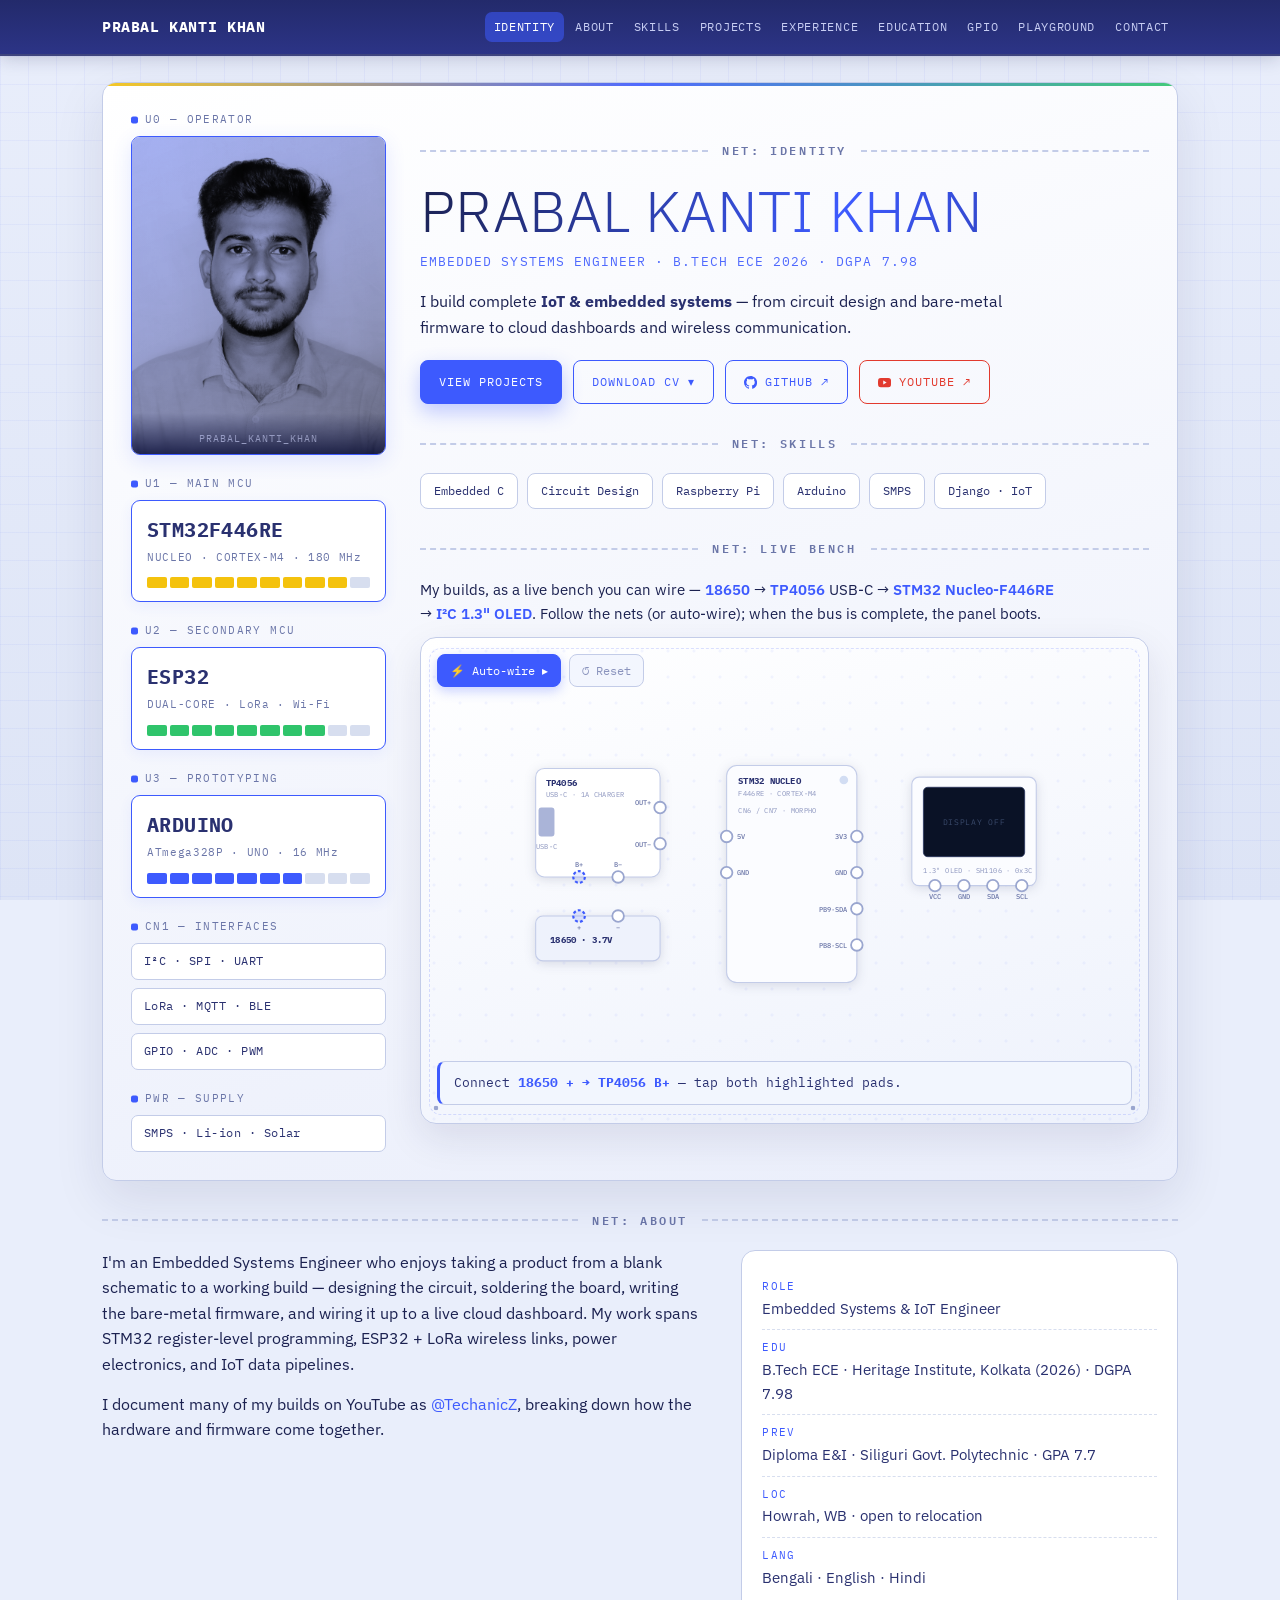
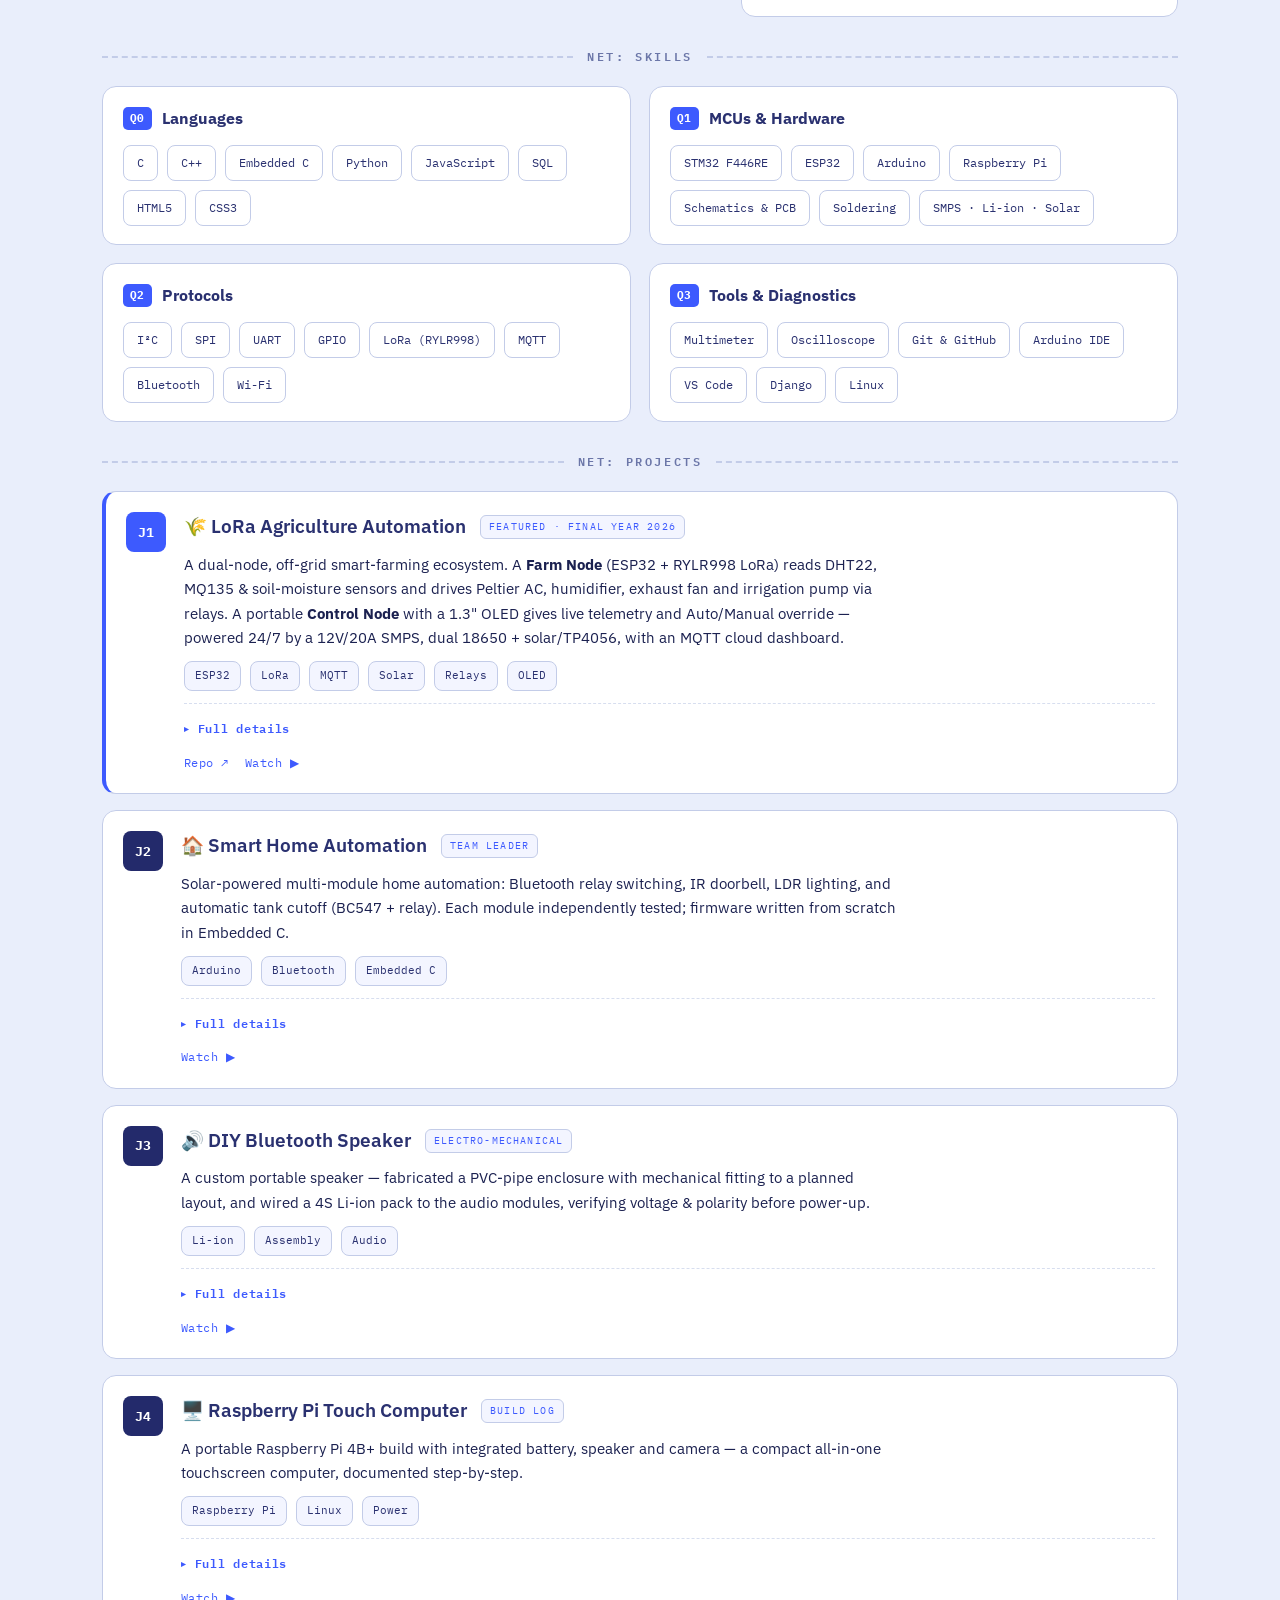
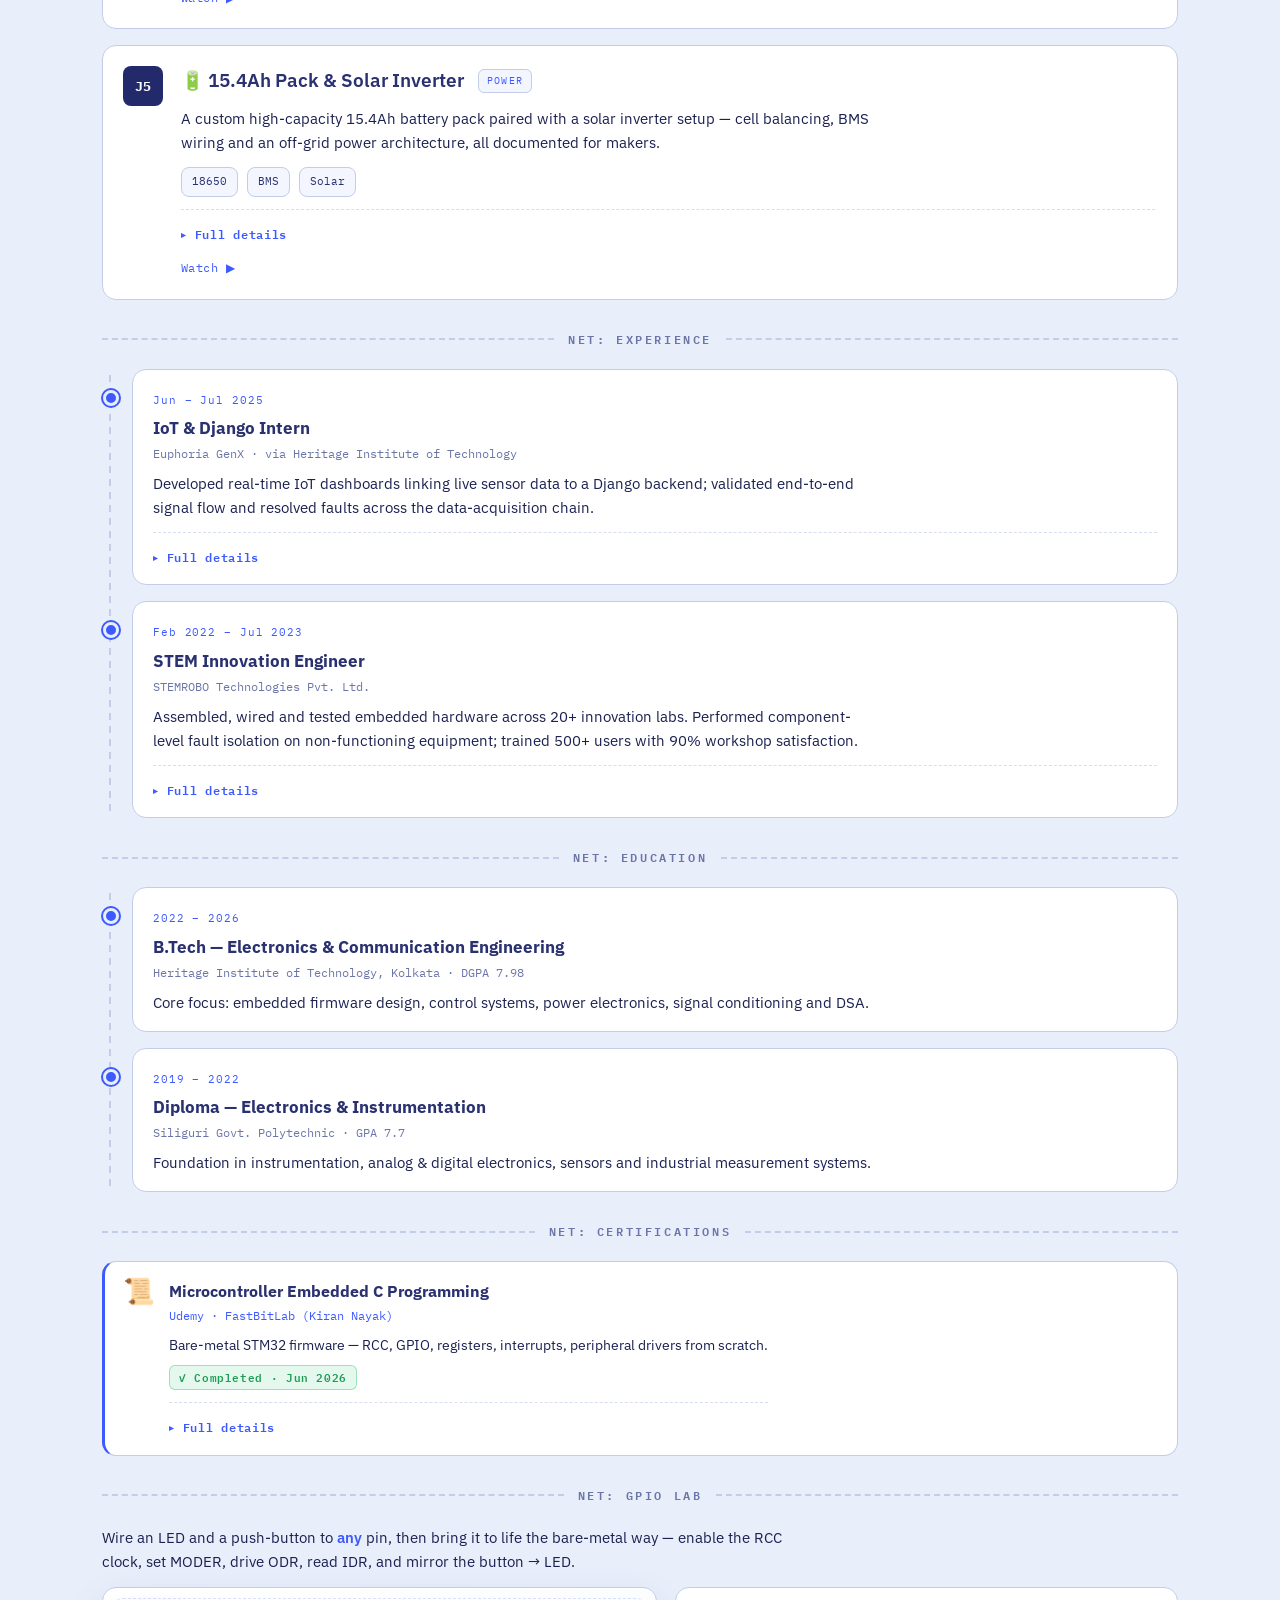
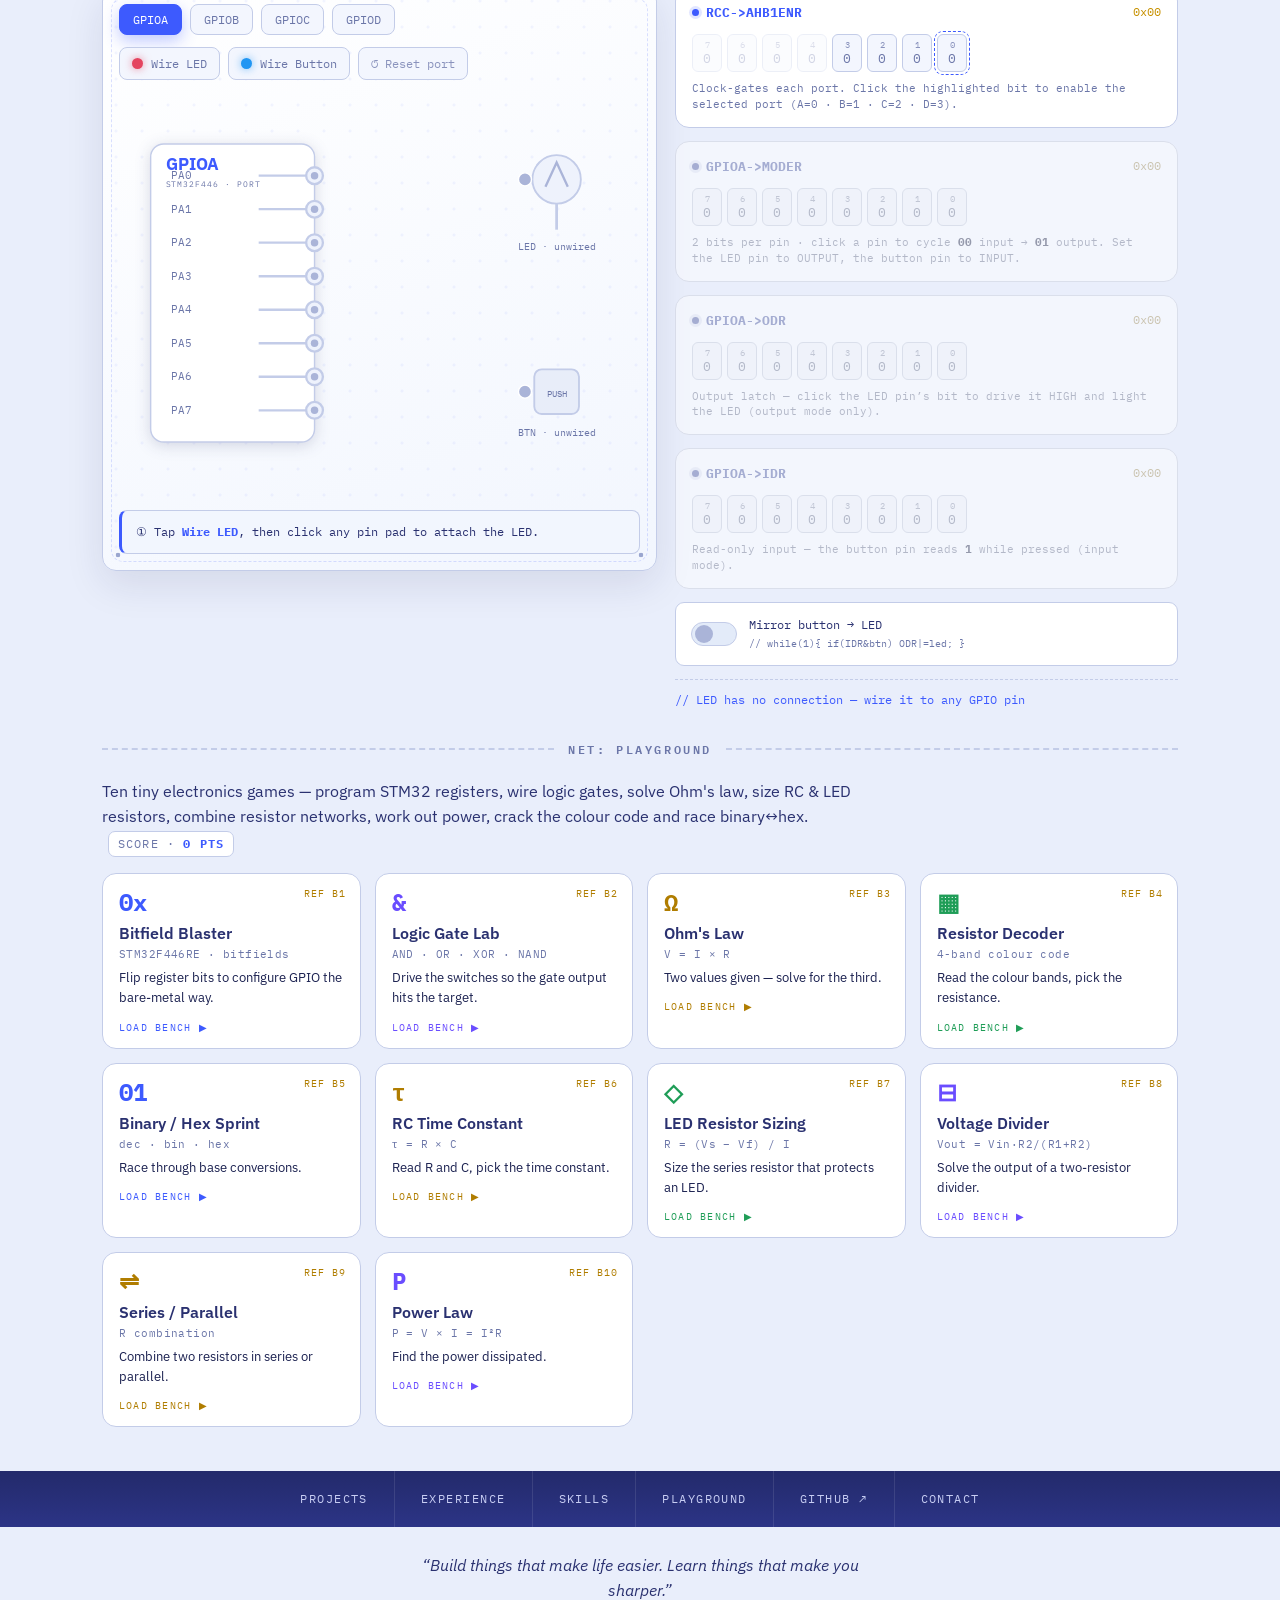
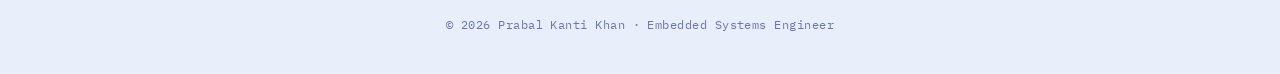
==== commit 882673e2: "Add GitHub logo and new YouTube button to hero" ====
--- a/index.html
+++ b/index.html
@@ -169,7 +169,14 @@
         <div class="hero__btns">
           <a href="#projects" class="btn btn--solid">VIEW PROJECTS</a>
           <a href="assets/Prabal_Kanti_Khan_Resume.pdf" class="btn btn--ghost" download>DOWNLOAD CV ▾</a>
-          <a href="https://github.com/khanprabalkanti" class="btn btn--ghost" target="_blank" rel="noopener">GITHUB ↗</a>
+          <a href="https://github.com/khanprabalkanti" class="btn btn--ghost btn--icon" target="_blank" rel="noopener" aria-label="GitHub profile">
+            <svg viewBox="0 0 16 16" aria-hidden="true" focusable="false"><path fill="currentColor" fill-rule="evenodd" d="M8 0C3.58 0 0 3.58 0 8c0 3.54 2.29 6.53 5.47 7.59.4.07.55-.17.55-.38 0-.19-.01-.82-.01-1.49-2.01.37-2.53-.49-2.69-.94-.09-.23-.48-.94-.82-1.13-.28-.15-.68-.52-.01-.53.63-.01 1.08.58 1.23.82.72 1.21 1.87.87 2.33.66.07-.52.28-.87.51-1.07-1.78-.2-3.64-.89-3.64-3.95 0-.87.31-1.59.82-2.15-.08-.2-.36-1.02.08-2.12 0 0 .67-.21 2.2.82.64-.18 1.32-.27 2-.27.68 0 1.36.09 2 .27 1.53-1.04 2.2-.82 2.2-.82.44 1.1.16 1.92.08 2.12.51.56.82 1.27.82 2.15 0 3.07-1.87 3.75-3.65 3.95.29.25.54.73.54 1.48 0 1.07-.01 1.93-.01 2.2 0 .21.15.46.55.38A8.013 8.013 0 0 0 16 8c0-4.42-3.58-8-8-8Z"/></svg>
+            <span>GITHUB ↗</span>
+          </a>
+          <a href="https://www.youtube.com/@TechanicZ" class="btn btn--ghost btn--icon btn--yt" target="_blank" rel="noopener" aria-label="YouTube channel">
+            <svg viewBox="0 0 24 24" aria-hidden="true" focusable="false"><path fill="currentColor" d="M23.5 6.19a3.02 3.02 0 0 0-2.12-2.14C19.5 3.55 12 3.55 12 3.55s-7.5 0-9.38.5A3.02 3.02 0 0 0 .5 6.19C0 8.08 0 12 0 12s0 3.92.5 5.81a3.02 3.02 0 0 0 2.12 2.14c1.88.5 9.38.5 9.38.5s7.5 0 9.38-.5a3.02 3.02 0 0 0 2.12-2.14C24 15.92 24 12 24 12s0-3.92-.5-5.81ZM9.6 15.6V8.4l6.2 3.6-6.2 3.6Z"/></svg>
+            <span>YOUTUBE ↗</span>
+          </a>
         </div>
 
         <div class="net"><span class="net__label">NET: SKILLS</span></div>
--- a/css/style.css
+++ b/css/style.css
@@ -340,6 +340,10 @@
 .btn--solid:hover{ background:var(--accent-d); color:#fff; transform:translateY(-2px); }
 .btn--ghost{ background:transparent; color:var(--accent); }
 .btn--ghost:hover{ background:rgba(61,90,254,.08); transform:translateY(-2px); }
+.btn--icon{ display:inline-flex; align-items:center; gap:8px; }
+.btn--icon svg{ width:1.05em; height:1.05em; flex:0 0 auto; }
+.btn--yt{ color:#e23a2e; border-color:#e23a2e; }
+.btn--yt:hover{ background:rgba(226,58,46,.08); transform:translateY(-2px); }
 
 /* connector preview list (hero projects) */
 .conn-list{ display:flex; flex-direction:column; gap:12px; }
